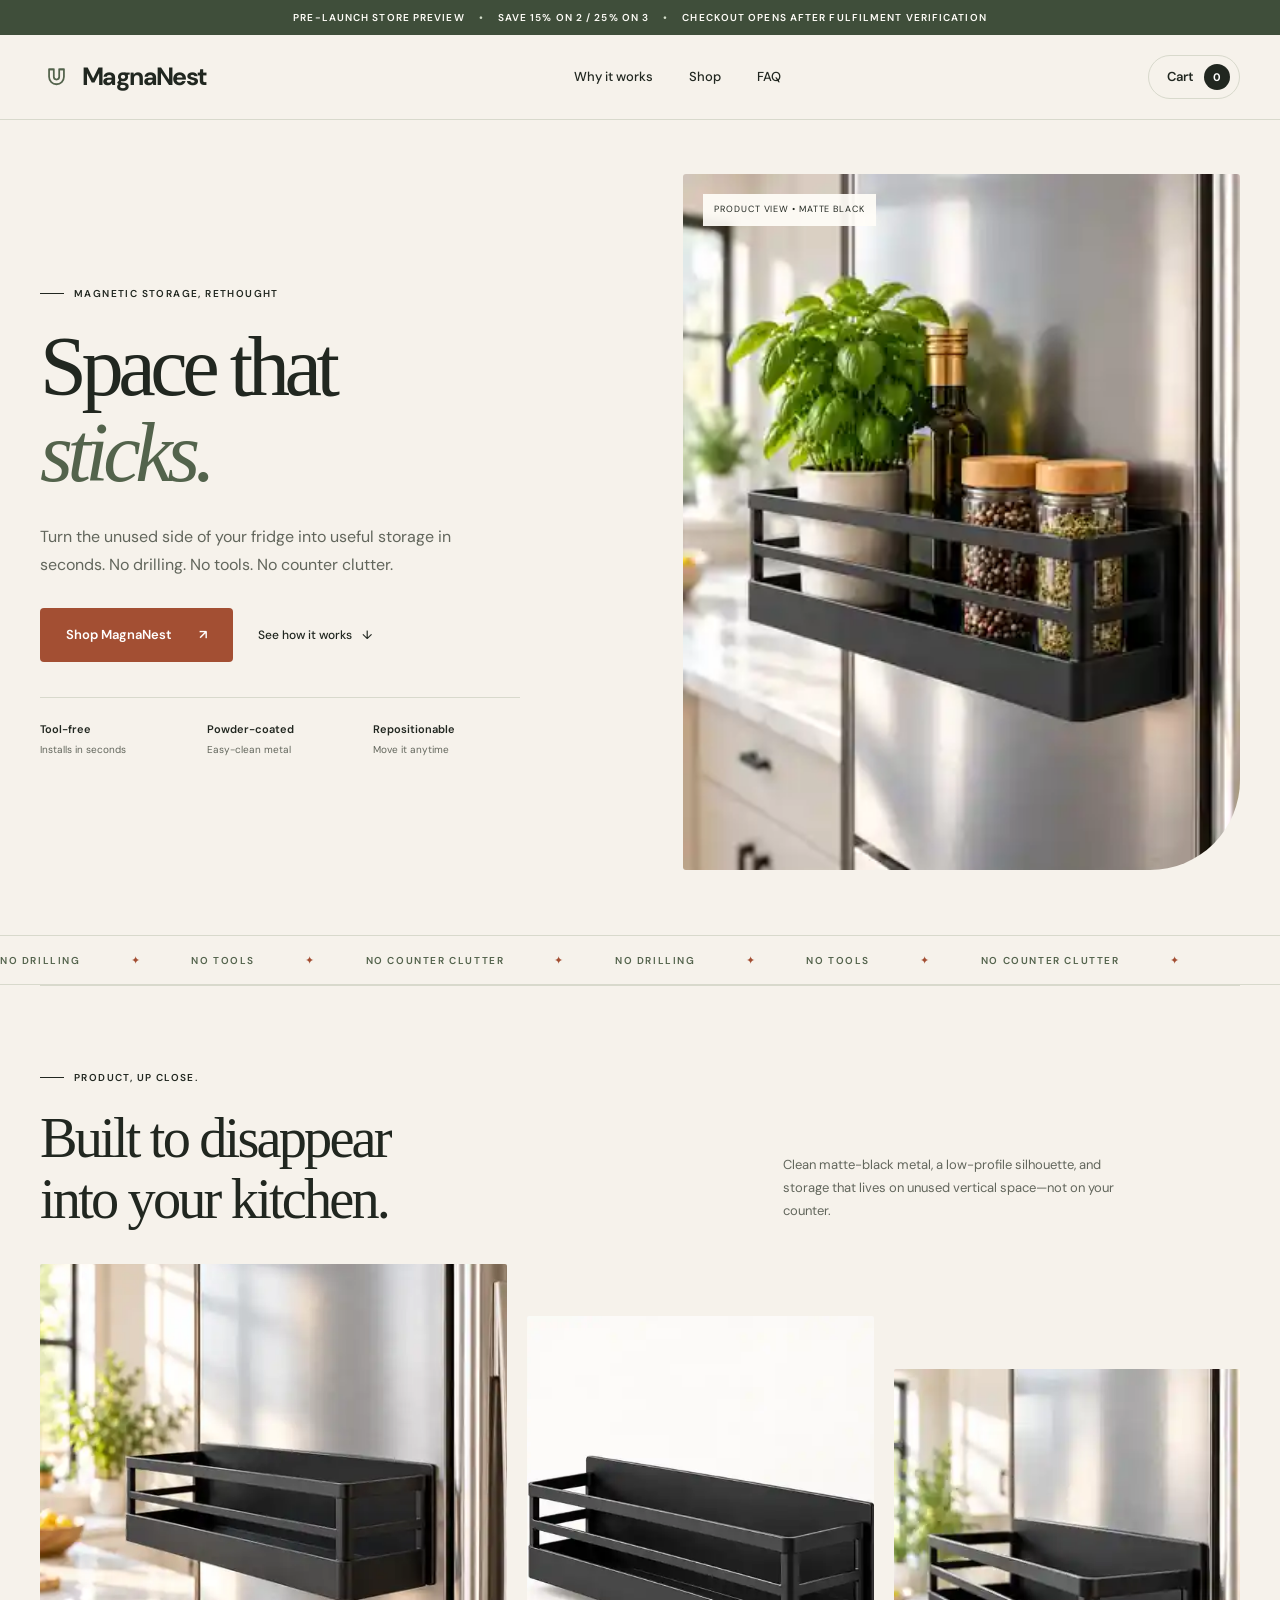
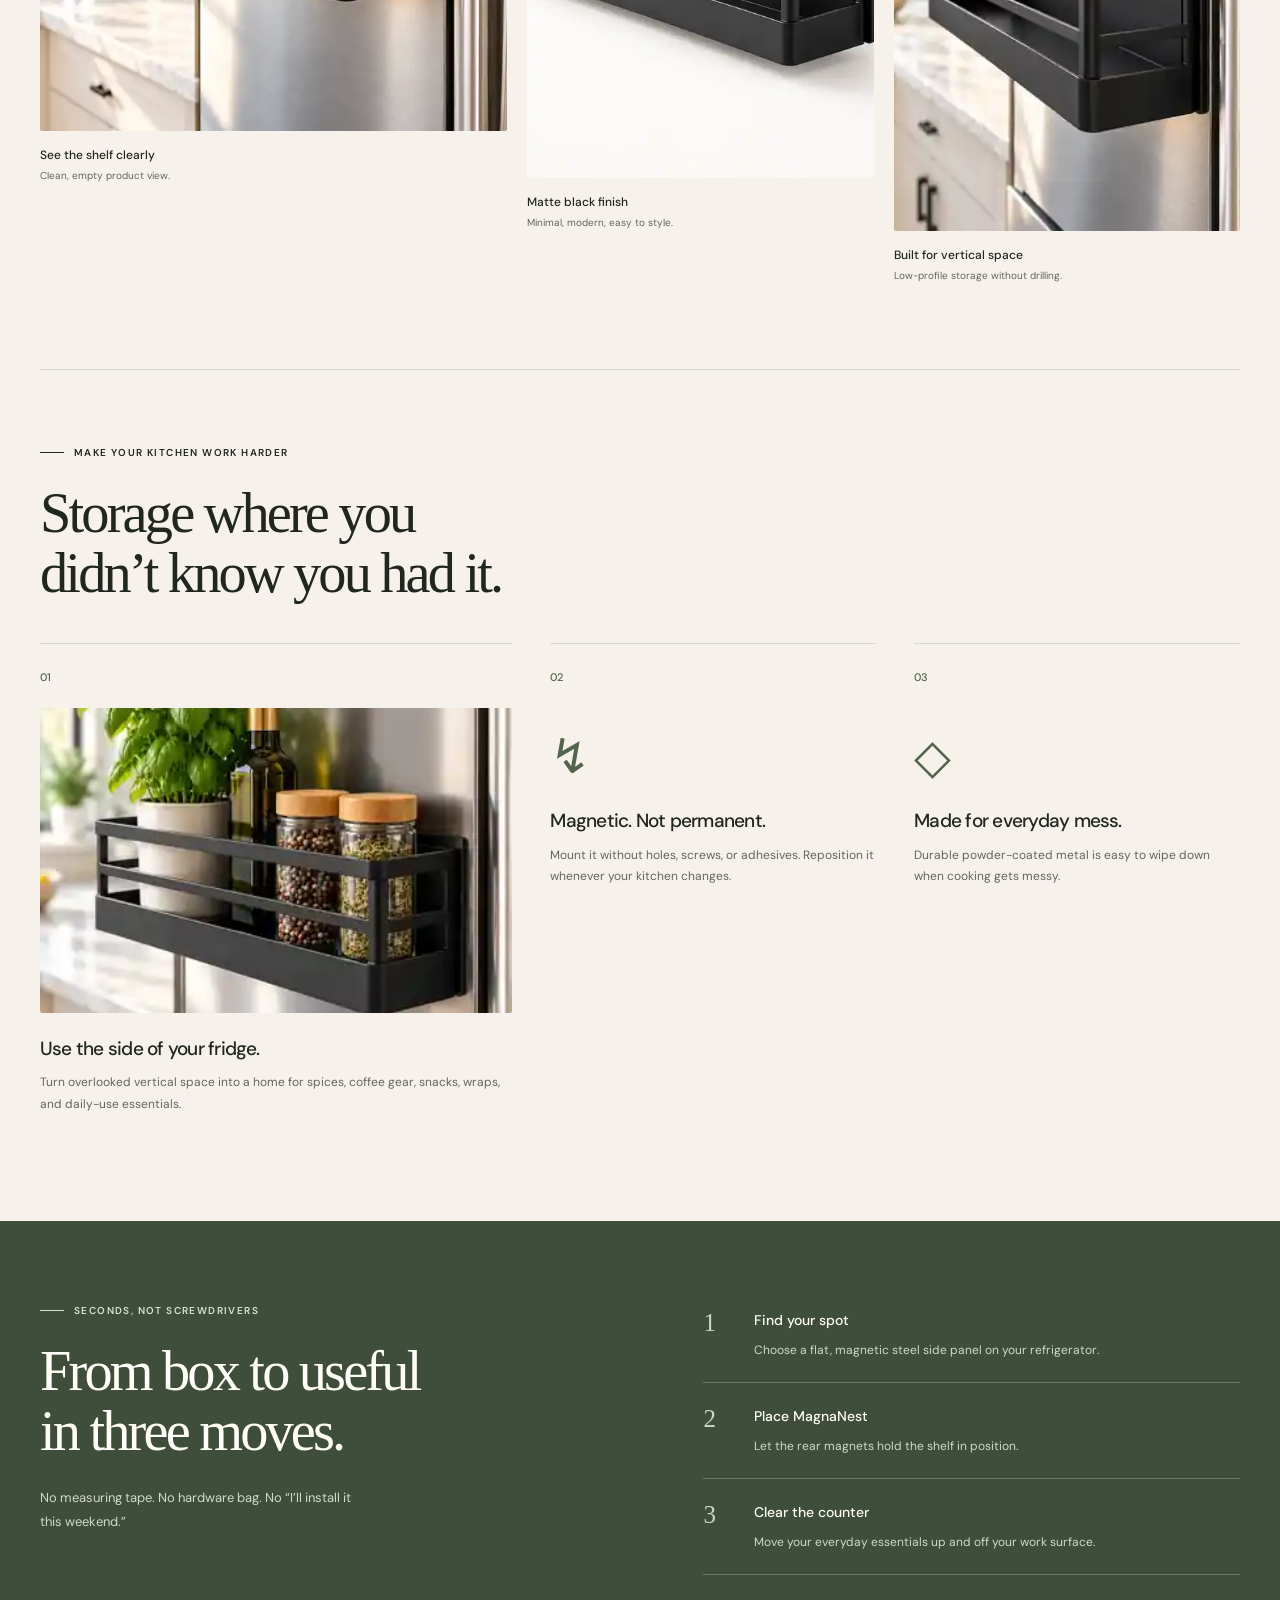
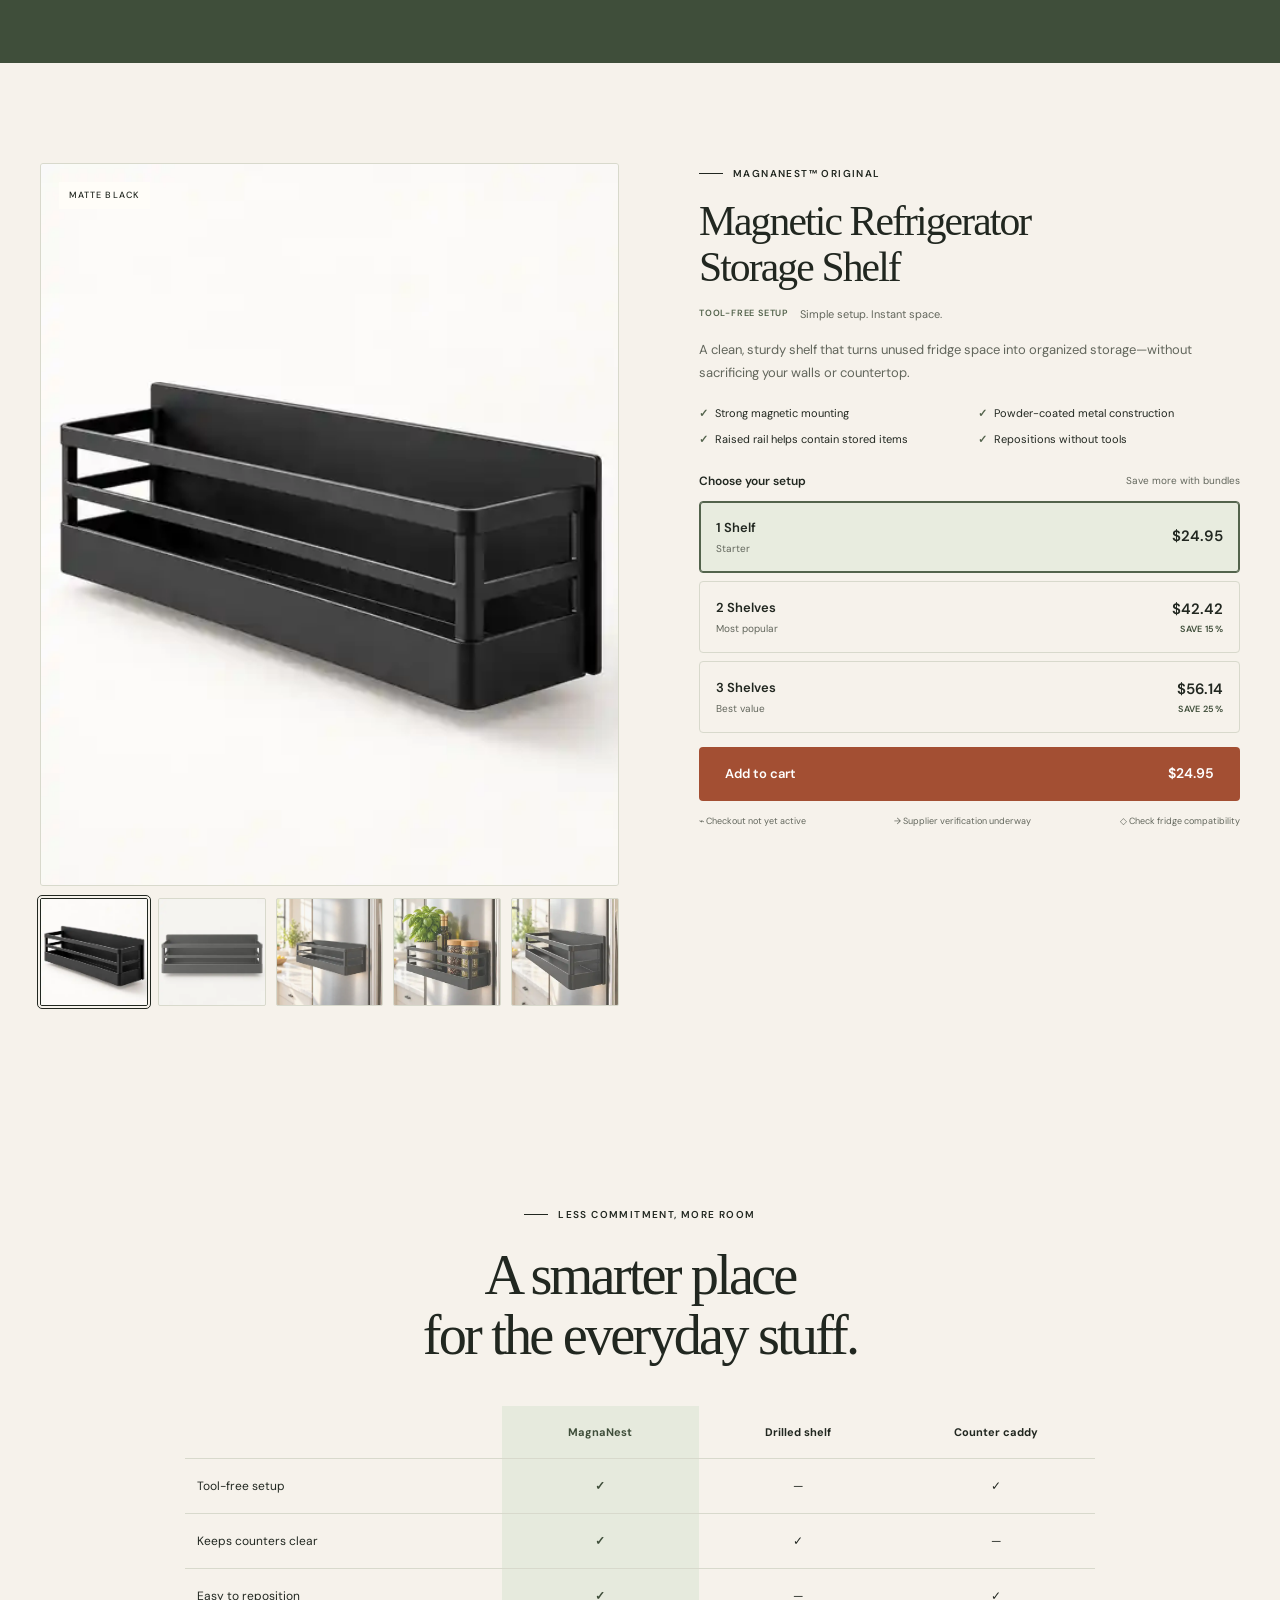
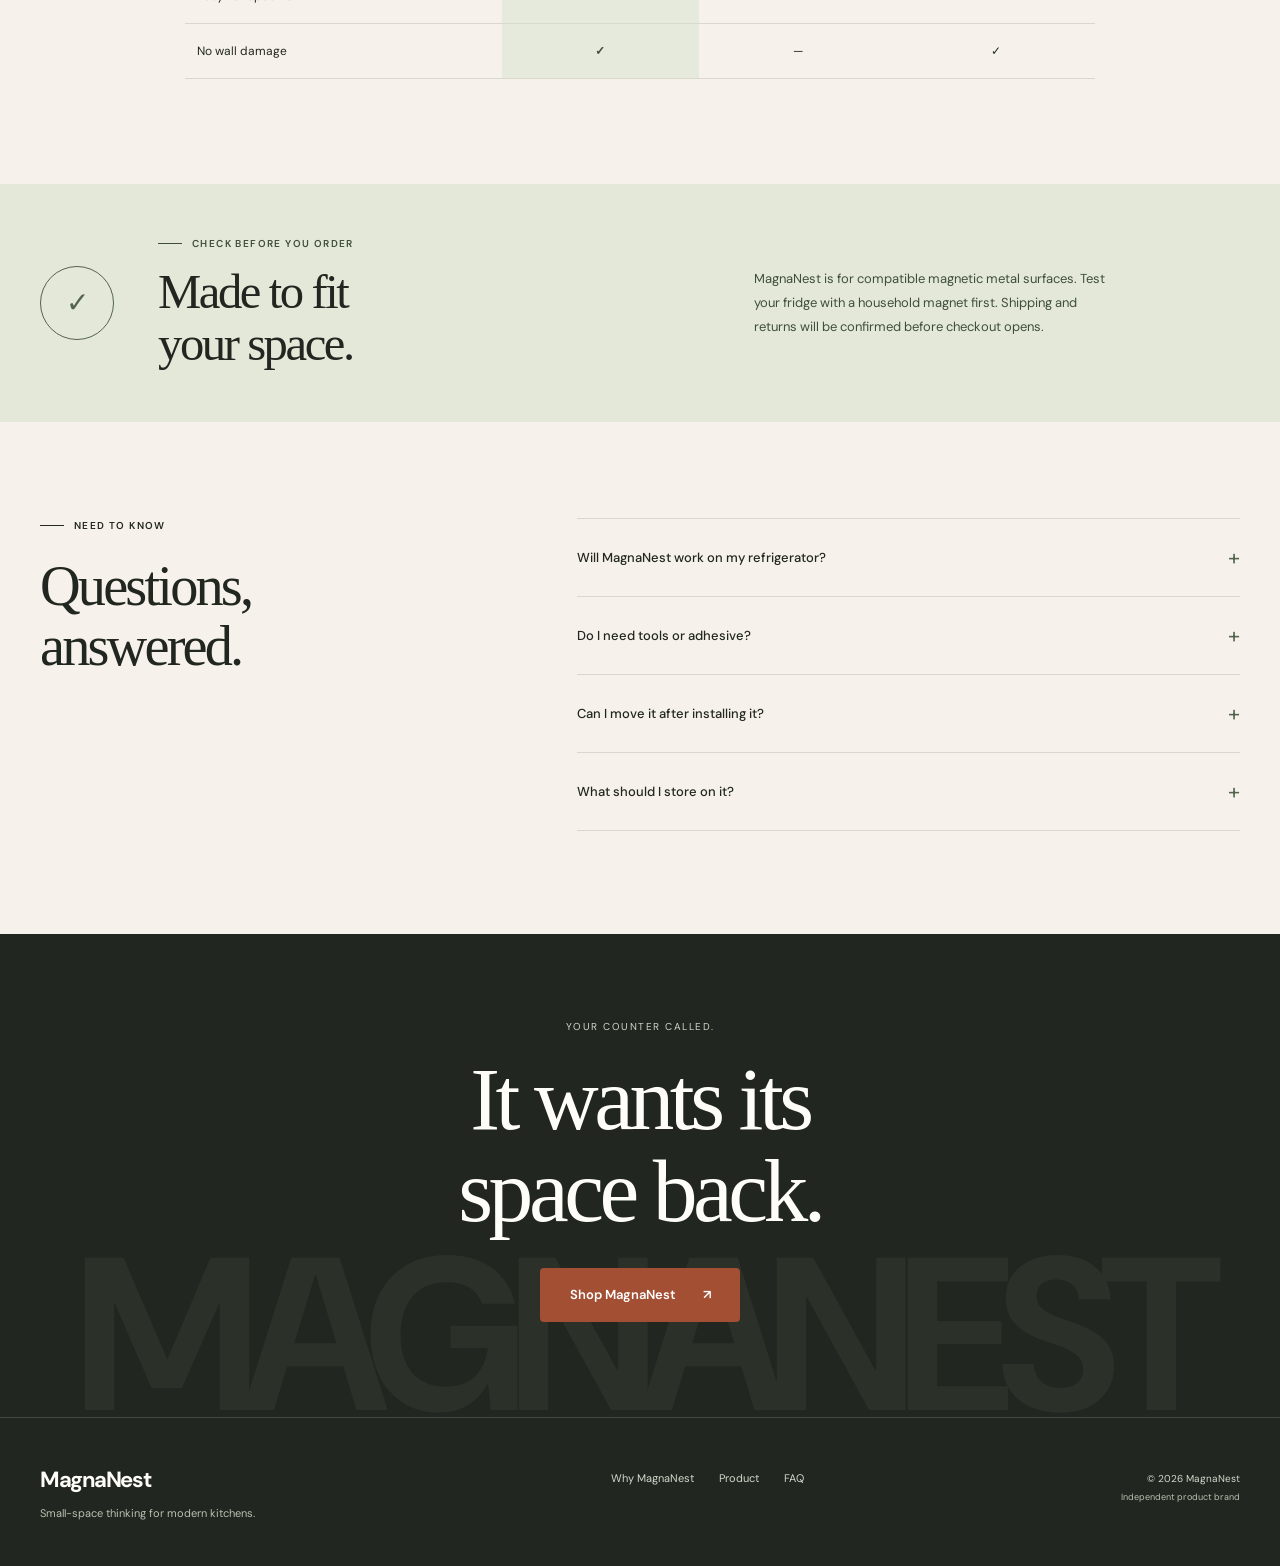
==== index.html @ 1138faeb "Remove unverified shipping and returns claims from MagnaNest storefront preview" ====
<!doctype html>
<html lang="en">
<head>
  <meta charset="utf-8">
  <meta name="viewport" content="width=device-width,initial-scale=1">
  <meta name="description" content="MagnaNest magnetic refrigerator storage shelf — instant kitchen storage with no drilling, tools, or counter clutter.">
  <meta name="theme-color" content="#172019">
  <title>MagnaNest — Space that sticks.</title>
  <link rel="icon" href="/favicon.svg" type="image/svg+xml">
  <link rel="preconnect" href="https://fonts.googleapis.com">
  <link rel="preconnect" href="https://fonts.gstatic.com" crossorigin>
  <link href="https://fonts.googleapis.com/css2?family=DM+Sans:wght@400;500;600;700&family=Manrope:wght@500;600;700;800&display=swap" rel="stylesheet">
  <link rel="stylesheet" href="styles.css">
</head>
<body>
  <div class="announcement">PRE-LAUNCH STORE PREVIEW <span>•</span> SAVE 15% ON 2 / 25% ON 3 <span>•</span> CHECKOUT OPENS AFTER FULFILMENT VERIFICATION</div>
  <header class="site-header wrap" id="top">
    <a class="brand" href="#top" aria-label="MagnaNest home">
      <span class="brand-icon" aria-hidden="true"><svg viewBox="0 0 40 40"><path d="M9 8h7v11a4 4 0 0 0 8 0V8h7v11a11 11 0 0 1-22 0V8Z"/><path d="M9 8h7M24 8h7"/></svg></span><span>MagnaNest</span>
    </a>
    <nav><a href="#why">Why it works</a><a href="#shop">Shop</a><a href="#faq">FAQ</a></nav>
    <button class="cart-pill" id="cartOpen" type="button">Cart <b id="cartCount">0</b></button>
  </header>

  <main>
    <section class="hero wrap">
      <div class="hero-copy">
        <p class="eyebrow"><i></i> MAGNETIC STORAGE, RETHOUGHT</p>
        <h1>Space that<br><em>sticks.</em></h1>
        <p class="lede">Turn the unused side of your fridge into useful storage in seconds. No drilling. No tools. No counter clutter.</p>
        <div class="hero-actions"><a class="btn dark" href="#shop">Shop MagnaNest <span>↗</span></a><a class="soft-link" href="#how">See how it works <span>↓</span></a></div>
        <div class="micro-proof"><div><strong>Tool-free</strong><span>Installs in seconds</span></div><div><strong>Powder-coated</strong><span>Easy-clean metal</span></div><div><strong>Repositionable</strong><span>Move it anytime</span></div></div>
      </div>
      <div class="hero-art reveal-scale" data-parallax>
        <img class="hero-photo product-photo" src="assets/magnanest-product-4.webp" alt="MagnaNest matte-black magnetic refrigerator shelf styled in a modern kitchen" fetchpriority="high">
        <div class="hero-shade"></div>
        <div class="photo-chip">PRODUCT VIEW • MATTE BLACK</div>
        <div class="floating-note n1"><small>01</small><b>Snap on.</b><span>Magnets do the work.</span></div>
        <div class="floating-note n2"><small>02</small><b>Load up.</b><span>Clear the counter.</span></div>
      </div>
    </section>

    <div class="ticker reveal"><div>NO DRILLING <b>✦</b> NO TOOLS <b>✦</b> NO COUNTER CLUTTER <b>✦</b> NO DRILLING <b>✦</b> NO TOOLS <b>✦</b> NO COUNTER CLUTTER <b>✦</b></div></div>

    <section class="visual-story wrap reveal" aria-label="MagnaNest product showcase">
      <div class="story-head">
        <div><p class="eyebrow"><i></i> PRODUCT, UP CLOSE.</p><h2>Built to disappear<br>into your kitchen.</h2></div>
        <p>Clean matte-black metal, a low-profile silhouette, and storage that lives on unused vertical space—not on your counter.</p>
      </div>
      <div class="photo-grid">
        <figure class="photo-card photo-card-wide"><img src="assets/magnanest-product-3.webp" alt="Empty MagnaNest magnetic shelf mounted on a refrigerator" loading="lazy"><figcaption><b>See the shelf clearly</b><span>Clean, empty product view.</span></figcaption></figure>
        <figure class="photo-card"><img src="assets/magnanest-product-1.webp" alt="MagnaNest shelf studio product photo" loading="lazy"><figcaption><b>Matte black finish</b><span>Minimal, modern, easy to style.</span></figcaption></figure>
        <figure class="photo-card"><img src="assets/magnanest-product-5.webp" alt="MagnaNest shelf side detail" loading="lazy"><figcaption><b>Built for vertical space</b><span>Low-profile storage without drilling.</span></figcaption></figure>
      </div>
    </section>

    <section class="benefits wrap reveal" id="why">
      <div class="section-title"><p class="eyebrow"><i></i> MAKE YOUR KITCHEN WORK HARDER</p><h2>Storage where you<br>didn’t know you had it.</h2></div>
      <div class="benefit-grid"><article class="benefit big">
        <span class="num">01</span>
        <div class="benefit-photo"><img src="assets/magnanest-product-4.webp" alt="MagnaNest magnetic shelf styled with kitchen essentials" loading="lazy"></div>
        <div><h3>Use the side of your fridge.</h3><p>Turn overlooked vertical space into a home for spices, coffee gear, snacks, wraps, and daily-use essentials.</p></div>
      </article><article class="benefit"><span class="num">02</span><div class="line-icon">↯</div><h3>Magnetic. Not permanent.</h3><p>Mount it without holes, screws, or adhesives. Reposition it whenever your kitchen changes.</p></article><article class="benefit"><span class="num">03</span><div class="line-icon">◇</div><h3>Made for everyday mess.</h3><p>Durable powder-coated metal is easy to wipe down when cooking gets messy.</p></article></div>
    </section>

    <section class="how reveal" id="how"><div class="wrap how-inner"><div><p class="eyebrow light"><i></i> SECONDS, NOT SCREWDRIVERS</p><h2>From box to useful<br>in three moves.</h2><p class="how-lede">No measuring tape. No hardware bag. No “I’ll install it this weekend.”</p></div><ol><li><span>1</span><div><b>Find your spot</b><p>Choose a flat, magnetic steel side panel on your refrigerator.</p></div></li><li><span>2</span><div><b>Place MagnaNest</b><p>Let the rear magnets hold the shelf in position.</p></div></li><li><span>3</span><div><b>Clear the counter</b><p>Move your everyday essentials up and off your work surface.</p></div></li></ol></div></section>

    <section class="product wrap reveal" id="shop">
      <div class="product-gallery">
        <div class="product-main-frame" data-parallax>
          <span class="badge">MATTE BLACK</span>
          <img id="productMain" src="assets/magnanest-product-1.webp" alt="MagnaNest magnetic refrigerator storage shelf">
          <div class="image-cue"><span>Move cursor</span><b>↗</b></div>
        </div>
        <div class="gallery-thumbs" aria-label="Product image gallery">
          <button class="gallery-thumb active" data-image="assets/magnanest-product-1.webp" type="button" aria-label="View product image 1"><img src="assets/magnanest-product-1.webp" alt="" loading="lazy"></button><button class="gallery-thumb" data-image="assets/magnanest-product-2.webp" type="button" aria-label="View product image 2"><img src="assets/magnanest-product-2.webp" alt="" loading="lazy"></button><button class="gallery-thumb" data-image="assets/magnanest-product-3.webp" type="button" aria-label="View product image 3"><img src="assets/magnanest-product-3.webp" alt="" loading="lazy"></button><button class="gallery-thumb" data-image="assets/magnanest-product-4.webp" type="button" aria-label="View product image 4"><img src="assets/magnanest-product-4.webp" alt="" loading="lazy"></button><button class="gallery-thumb" data-image="assets/magnanest-product-5.webp" type="button" aria-label="View product image 5"><img src="assets/magnanest-product-5.webp" alt="" loading="lazy"></button>
        </div>
      </div>
      <div class="product-copy"><p class="eyebrow"><i></i> MAGNANEST™ ORIGINAL</p><h2>Magnetic Refrigerator<br>Storage Shelf</h2><div class="rating"><span>TOOL-FREE SETUP</span><small>Simple setup. Instant space.</small></div><p class="desc">A clean, sturdy shelf that turns unused fridge space into organized storage—without sacrificing your walls or countertop.</p><div class="checklist"><span><b>✓</b> Strong magnetic mounting</span><span><b>✓</b> Powder-coated metal construction</span><span><b>✓</b> Raised rail helps contain stored items</span><span><b>✓</b> Repositions without tools</span></div><div class="offer-head"><strong>Choose your setup</strong><span>Save more with bundles</span></div>
        <div class="bundles"><button class="bundle active" data-qty="1" data-price="24.95" type="button"><span><b>1 Shelf</b><small>Starter</small></span><strong>$24.95</strong></button><button class="bundle" data-qty="2" data-price="42.42" type="button"><span><b>2 Shelves</b><small>Most popular</small></span><strong>$42.42 <em>SAVE 15%</em></strong></button><button class="bundle" data-qty="3" data-price="56.14" type="button"><span><b>3 Shelves</b><small>Best value</small></span><strong>$56.14 <em>SAVE 25%</em></strong></button></div>
        <button class="btn lime add" id="addToCart" type="button"><span>Add to cart</span><strong id="buttonPrice">$24.95</strong></button><div class="purchase-notes"><span>⌁ Checkout not yet active</span><span>→ Supplier verification underway</span><span>◇ Check fridge compatibility</span></div>
      </div>
    </section>

    <section class="comparison wrap reveal"><div class="section-title centered"><p class="eyebrow"><i></i> LESS COMMITMENT, MORE ROOM</p><h2>A smarter place<br>for the everyday stuff.</h2></div><div class="compare"><div class="row head"><span></span><b>MagnaNest</b><b>Drilled shelf</b><b>Counter caddy</b></div><div class="row"><span>Tool-free setup</span><b>✓</b><i>—</i><i>✓</i></div><div class="row"><span>Keeps counters clear</span><b>✓</b><i>✓</i><i>—</i></div><div class="row"><span>Easy to reposition</span><b>✓</b><i>—</i><i>✓</i></div><div class="row"><span>No wall damage</span><b>✓</b><i>—</i><i>✓</i></div></div></section>

    <section class="guarantee reveal"><div class="wrap guarantee-inner"><div class="seal">✓</div><div><p class="eyebrow light"><i></i> CHECK BEFORE YOU ORDER</p><h2>Made to fit<br>your space.</h2></div><p>MagnaNest is for compatible magnetic metal surfaces. Test your fridge with a household magnet first. Shipping and returns will be confirmed before checkout opens.</p></div></section>

    <section class="faq wrap reveal" id="faq"><div class="section-title"><p class="eyebrow"><i></i> NEED TO KNOW</p><h2>Questions,<br>answered.</h2></div><div class="faq-list"><details><summary>Will MagnaNest work on my refrigerator?<span>+</span></summary><p>MagnaNest is designed for flat, magnetic steel surfaces. Some stainless-look refrigerators are not magnetic, so test your fridge with a household magnet before ordering.</p></details><details><summary>Do I need tools or adhesive?<span>+</span></summary><p>No. MagnaNest attaches magnetically, so there are no screws, wall anchors, or sticky pads required for normal installation.</p></details><details><summary>Can I move it after installing it?<span>+</span></summary><p>Yes. Remove stored items first, lift the shelf away, and place it in a new position.</p></details><details><summary>What should I store on it?<span>+</span></summary><p>Use it for everyday lightweight kitchen essentials such as spices, snacks, coffee supplies, wraps, and small containers. Distribute weight evenly.</p></details></div></section>

    <section class="final-cta reveal"><div class="wordmark">MAGNANEST</div><div class="wrap final-inner"><p>YOUR COUNTER CALLED.</p><h2>It wants its<br>space back.</h2><a class="btn lime" href="#shop">Shop MagnaNest <span>↗</span></a></div></section>
  </main>

  <footer><div class="wrap footer-inner"><div><a class="brand light-brand" href="#top"><span>MagnaNest</span></a><p>Small-space thinking for modern kitchens.</p></div><div class="footer-links"><a href="#why">Why MagnaNest</a><a href="#shop">Product</a><a href="#faq">FAQ</a></div><div class="copyright">© <span id="year"></span> MagnaNest<br><small>Independent product brand</small></div></div></footer>

  <div class="overlay" id="overlay" hidden></div>
  <aside class="cart" id="cartDrawer" aria-hidden="true"><div class="cart-head"><div><p class="eyebrow"><i></i> YOUR CART</p><h3>Make some room.</h3></div><button id="cartClose" type="button">×</button></div><div class="cart-empty" id="cartEmpty"><div>✦</div><h4>Your cart is empty</h4><p>Choose a MagnaNest setup and it’ll appear here.</p><button class="btn dark" id="emptyShop" type="button">Shop now</button></div><div class="cart-filled" id="cartFilled" hidden>
      <div class="cart-item">
        <div class="thumb"><img src="assets/magnanest-product-1.webp" alt="MagnaNest magnetic refrigerator shelf"></div>
        <div><b>MagnaNest Magnetic Shelf</b><small id="cartBundleLabel">1 Shelf</small><div class="qty"><button id="minus" type="button" aria-label="Remove one shelf">−</button><span id="cartQty">1</span><button id="plus" type="button" aria-label="Add one shelf">+</button></div></div>
        <strong id="itemPrice">$24.95</strong>
      </div>
      <div class="shipping"><div><span id="progress"></span></div><p id="shipMessage">Shipping rates will be confirmed before orders open.</p></div>
      <div class="cart-savings" id="cartSavings" hidden><span>Bundle savings</span><strong id="savingsValue">$0.00</strong></div>
      <div class="cart-upsell" id="cartUpsell">
        <p class="upsell-kicker">SMART BUNDLE</p>
        <h4 id="upsellTitle">Upgrade to 2 shelves</h4>
        <p id="upsellCopy">Add one more shelf to unlock 15% bundle savings.</p>
        <button class="upsell-btn" id="upsellButton" type="button" data-target="2">Upgrade &amp; save 15%</button>
      </div>
      <div class="subtotal"><span>Subtotal</span><strong id="subtotal">$24.95</strong></div>
      <p class="tax-note">Bundle pricing updates automatically as you change quantity.</p>
    </div></aside>
  <div class="offer-modal" id="offerModal" hidden aria-hidden="true" role="dialog" aria-modal="true" aria-labelledby="offerTitle">
    <div class="offer-card">
      <button class="modal-x offer-x" id="offerClose" type="button" aria-label="Close bundle offer">×</button>
      <div class="offer-photo"><img src="assets/magnanest-product-2.webp" alt="MagnaNest magnetic refrigerator shelf bundle"></div>
      <div class="offer-body">
        <p class="eyebrow"><i></i> ONE-TAP BUNDLE UPGRADE</p>
        <span class="offer-badge" id="offerBadge">BUNDLE SAVINGS</span>
        <h3 id="offerTitle">Make it a pair and save 15%.</h3>
        <p id="offerText">Add a second shelf to unlock the 2-pack bundle price. Shipping terms will be confirmed before launch.</p>
        <div class="offer-price"><span id="offerWas">$49.90 regular</span><strong id="offerPrice">$42.42 total</strong></div>
        <button class="btn lime offer-accept" id="acceptOffer" type="button">Upgrade my bundle <span>→</span></button>
        <button class="offer-decline" id="declineOffer" type="button">Keep my current bundle</button>
      </div>
    </div>
  </div>

  <aside class="promo-toast" id="promoToast" hidden aria-live="polite">
    <button id="promoClose" type="button" aria-label="Dismiss bundle offer">×</button>
    <small>BUNDLE SAVINGS ACTIVE</small>
    <strong>2 shelves save 15%. 3 save 25%.</strong>
    <span>Shipping terms will be confirmed before launch.</span>
    <button class="promo-link" id="promoShop" type="button">See bundle deals →</button>
  </aside>

  <div class="mobile-buy"><div><span>MagnaNest</span><b id="mobilePrice">$24.95</b></div><a class="btn lime" href="#shop">Choose bundle</a></div>
  <script src="app.js"></script>
</body>
</html>
---- styles.css ----
/* MagnaNest — a considered home for the everyday. */
:root {
  --ink: #212720;
  --cream: #f6f2eb;
  --paper: #fffdf8;
  --sage: #e8ece2;
  --green: #53634c;
  --green-deep: #3f4e3a;
  --accent: #a34f33;
  --accent-deep: #893f29;
  --accent-soft: #f1e3d9;
  --lime: var(--accent);
  --muted: #62665c;
  --line: #d8d9cc;
  --shadow: 0 18px 60px rgba(33, 39, 32, .12);
  --display: 'Fraunces', Georgia, serif;
  --body: 'DM Sans', Arial, sans-serif;
}

* { box-sizing: border-box; }
[hidden] { display: none !important; }
html { scroll-behavior: smooth; scroll-padding-top: 112px; overflow-x: clip; }
body {
  margin: 0;
  background: var(--cream);
  color: var(--ink);
  font-family: var(--body);
  font-size: 16px;
  line-height: 1.5;
  -webkit-font-smoothing: antialiased;
}
body.cart-open { overflow: hidden; }
button, input, select, textarea { font: inherit; }
button, a { -webkit-tap-highlight-color: transparent; }
button { color: inherit; }
button:not(:disabled), summary { cursor: pointer; }
a { color: inherit; text-underline-offset: 4px; }
img { display: block; max-width: 100%; }
svg { display: block; }
figure { margin: 0; }
h1, h2, h3, h4, p { overflow-wrap: break-word; }
button, a, summary { touch-action: manipulation; }
:focus-visible { outline: 3px solid var(--accent); outline-offset: 5px; }
::selection { background: #dde5d4; color: var(--ink); }
.wrap { width: min(1240px, calc(100% - 80px)); margin-inline: auto; }
.skip-link {
  position: fixed;
  top: 12px;
  left: 12px;
  z-index: 200;
  padding: 12px 20px;
  background: var(--ink);
  color: white;
  transform: translateY(-160%);
}
.skip-link:focus { transform: none; }
.sr-only {
  position: absolute;
  width: 1px;
  height: 1px;
  margin: -1px;
  padding: 0;
  overflow: hidden;
  clip: rect(0, 0, 0, 0);
  white-space: nowrap;
  border: 0;
}

.announcement {
  min-height: 35px;
  padding: 8px 20px;
  display: flex;
  align-items: center;
  justify-content: center;
  gap: 14px;
  background: var(--green-deep);
  color: #fffdf8;
  font-size: 10px;
  font-weight: 600;
  letter-spacing: .11em;
  text-align: center;
  line-height: 1.4;
  transition: opacity .18s ease;
}
.announcement span { color: #d4decb; }
.announcement.changing { opacity: .35; }
.site-header {
  position: sticky;
  top: 0;
  z-index: 30;
  height: 85px;
  display: flex;
  align-items: center;
  justify-content: space-between;
  border-bottom: 1px solid var(--line);
  background: var(--cream);
}
.site-header::before {
  position: absolute;
  z-index: -1;
  content: '';
  width: 100vw;
  height: 100%;
  left: 50%;
  top: 0;
  transform: translateX(-50%);
  background: var(--cream);
  border-bottom: 1px solid var(--line);
}
.site-header.scrolled::before { box-shadow: 0 5px 24px rgba(33, 39, 32, .04); }
.brand {
  display: inline-flex;
  align-items: center;
  gap: 9px;
  text-decoration: none;
  font-size: 25px;
  font-weight: 700;
  letter-spacing: -.065em;
}
.brand-icon {
  width: 33px;
  height: 33px;
  display: grid;
  place-items: center;
  color: var(--green);
}
.brand-icon svg { width: 27px; fill: none; stroke: currentColor; stroke-width: 2.6; }
.site-header nav { display: flex; align-items: center; gap: 36px; }
.site-header nav a { text-decoration: none; font-size: 13px; font-weight: 500; }
.site-header nav a:hover, .footer-links a:hover { color: var(--accent); }
.cart-pill {
  display: flex;
  align-items: center;
  gap: 10px;
  min-height: 44px;
  padding: 7px 9px 7px 18px;
  border: 1px solid var(--line);
  border-radius: 30px;
  background: transparent;
  font-size: 13px;
  font-weight: 600;
}
.cart-pill:hover { border-color: var(--ink); }
.cart-pill b {
  display: grid;
  place-items: center;
  min-width: 26px;
  height: 26px;
  padding-inline: 4px;
  border-radius: 50%;
  background: var(--ink);
  color: white;
  font-size: 11px;
}
.cart-pill.bump b { animation: cartBump .3s ease; }
@keyframes cartBump { 50% { transform: scale(1.2); } }

.eyebrow {
  display: flex;
  align-items: center;
  gap: 10px;
  margin: 0 0 23px;
  font-size: 10px;
  line-height: 1.5;
  font-weight: 600;
  letter-spacing: .14em;
  text-transform: uppercase;
}
.eyebrow i { display: inline-block; width: 24px; height: 1px; flex: 0 0 24px; background: currentColor; }
.eyebrow.light { color: #d8e0cf; }
.hero {
  display: grid;
  grid-template-columns: 1.03fr 1fr;
  align-items: center;
  gap: 70px;
  padding-block: 54px 65px;
}
.hero-copy { padding-block: 26px; }
.hero h1 {
  margin: 0;
  font-family: var(--display);
  font-size: clamp(62px, 6.6vw, 94px);
  font-weight: 400;
  letter-spacing: -.065em;
  line-height: 1.015;
}
.hero h1 em { color: var(--green); font-weight: 400; font-style: italic; }
.lede { max-width: 435px; margin: 27px 0 29px; color: var(--muted); font-size: 16px; line-height: 1.75; }
.hero-actions { display: flex; align-items: center; flex-wrap: wrap; gap: 25px; }
.btn {
  display: inline-flex;
  align-items: center;
  justify-content: center;
  gap: 27px;
  min-height: 54px;
  padding: 14px 25px;
  border: 1px solid transparent;
  border-radius: 4px;
  font-family: var(--body);
  font-size: 13px;
  font-weight: 600;
  line-height: 1.4;
  text-decoration: none;
  transition: background .2s ease, border-color .2s ease, transform .2s ease;
}
.btn.dark, .btn.lime { background: var(--accent); color: #fff; }
.btn.dark:hover, .btn.lime:hover { background: var(--accent-deep); transform: translateY(-2px); }
.btn:active { transform: none; }
.btn:disabled {
  background: #e0e1d8;
  color: #63675d;
  border-color: #d2d5c8;
  cursor: not-allowed;
  transform: none;
}
.btn span:last-child:not(:first-child) { font-size: 18px; font-weight: 400; }
.soft-link { font-size: 12px; font-weight: 500; text-decoration: none; }
.soft-link:hover { text-decoration: underline; }
.soft-link span { display: inline-block; margin-left: 7px; }
.hero-offer { margin: 16px 0 0; color: var(--muted); font-size: 12px; }
.hero-offer strong { color: var(--ink); font-weight: 600; }
.hero-offer a { margin-left: 7px; color: var(--accent-deep); }
.micro-proof {
  display: grid;
  grid-template-columns: repeat(3, 1fr);
  gap: 20px;
  max-width: 480px;
  margin-top: 35px;
  padding-top: 23px;
  border-top: 1px solid var(--line);
}
.micro-proof div { display: flex; flex-direction: column; gap: 5px; }
.micro-proof strong { font-size: 11px; font-weight: 600; }
.micro-proof span { font-size: 10px; color: var(--muted); }
.hero-art {
  position: relative;
  overflow: hidden;
  min-width: 0;
  aspect-ratio: 4 / 5;
  background: #e3e4da;
  border-radius: 3px 3px 90px 3px;
}
.hero-photo { width: 100%; height: 100%; object-fit: cover; object-position: center; }
.hero-caption {
  position: absolute;
  left: 18px;
  bottom: 21px;
  right: 26px;
  display: flex;
  align-items: center;
  justify-content: space-between;
  gap: 12px;
  width: max-content;
  max-width: calc(100% - 44px);
  padding: 9px 12px;
  background: rgba(255, 253, 248, .95);
  color: var(--ink);
  font-size: 10px;
  letter-spacing: .035em;
}
.hero-caption b { font-weight: 500; }
.hero-caption span { color: var(--muted); }
.hero-shade, .floating-note, .image-cue { display: none; }
.photo-chip {
  position: absolute;
  top: 20px;
  left: 20px;
  padding: 9px 11px;
  background: rgba(255, 253, 248, .93);
  color: var(--ink);
  font-size: 9px;
  letter-spacing: .1em;
}
.ticker {
  overflow: hidden;
  border-block: 1px solid var(--line);
  padding-block: 16px;
  color: var(--green);
}
.ticker > div {
  display: flex;
  align-items: center;
  gap: 50px;
  width: max-content;
  white-space: nowrap;
  font-size: 10px;
  letter-spacing: .16em;
  font-weight: 600;
  animation: tickerMove 45s linear infinite;
}
.ticker b { color: var(--accent); font-size: 11px; font-weight: 400; }
@keyframes tickerMove { to { transform: translateX(-50%); } }

.product {
  display: grid;
  grid-template-columns: 1.07fr 1fr;
  align-items: start;
  gap: 80px;
  padding-block: 100px 105px;
}
.product-gallery { min-width: 0; }
.product-main-frame {
  position: relative;
  overflow: hidden;
  aspect-ratio: 4 / 5;
  background: #ebece5;
  border: 1px solid var(--line);
  border-radius: 3px;
}
.product-main-frame > img {
  height: 100%;
  width: 100%;
  object-fit: contain;
  transition: opacity .18s ease;
}
.product-main-frame.switching > img { opacity: .3; }
.badge {
  position: absolute;
  top: 18px;
  left: 18px;
  z-index: 1;
  padding: 7px 10px;
  background: var(--paper);
  color: var(--ink);
  font-size: 9px;
  font-weight: 500;
  letter-spacing: .12em;
}
.gallery-thumbs { display: grid; grid-template-columns: repeat(5, 1fr); gap: 10px; margin-top: 12px; }
.gallery-thumb {
  padding: 0;
  overflow: hidden;
  aspect-ratio: 1;
  border: 1px solid var(--line);
  border-radius: 2px;
  background: #e5e6dd;
  transition: border-color .2s ease;
}
.gallery-thumb img { width: 100%; height: 100%; object-fit: cover; opacity: .75; transition: opacity .2s ease; }
.gallery-thumb:hover, .gallery-thumb.active { border-color: var(--ink); }
.gallery-thumb.active { outline: 1px solid var(--ink); outline-offset: 2px; }
.gallery-thumb.active img, .gallery-thumb:hover img { opacity: 1; }
.product-copy { min-width: 0; padding-top: 3px; }
.product-copy > .eyebrow { margin-bottom: 17px; }
.product h2 {
  margin: 0;
  font-family: var(--display);
  font-size: clamp(36px, 3.25vw, 45px);
  line-height: 1.12;
  font-weight: 400;
  letter-spacing: -.045em;
}
.product-intro { margin-bottom: 22px; color: var(--muted); font-size: 14px; line-height: 1.7; }
.rating { display: flex; align-items: center; flex-wrap: wrap; gap: 11px; margin-top: 15px; }
.rating span { color: var(--green); font-size: 9px; letter-spacing: .09em; font-weight: 600; }
.rating small { color: var(--muted); font-size: 11px; }
.desc { margin: 17px 0; color: var(--muted); font-size: 13px; line-height: 1.75; }
.checklist { display: grid; grid-template-columns: 1fr 1fr; gap: 10px 18px; margin-block: 20px; }
.checklist > span { display: flex; align-items: flex-start; gap: 7px; font-size: 11px; line-height: 1.5; }
.checklist b { flex-shrink: 0; color: var(--green); font-weight: 600; }
.compatibility-note {
  display: block;
  margin: 17px 0 24px;
  padding: 11px 13px;
  border-left: 2px solid var(--green);
  background: #eceedf;
  color: var(--green-deep);
  font-size: 11px;
  line-height: 1.7;
}
.compatibility-note strong { font-weight: 600; }
.compatibility-note p { margin: 0; }
.offer-head { display: flex; align-items: center; justify-content: space-between; gap: 15px; margin: 24px 0 11px; }
.offer-head strong { font-size: 12px; font-weight: 600; }
.offer-head > span { font-size: 10px; color: var(--muted); }
.bundles { display: grid; gap: 8px; }
.bundle {
  display: flex;
  align-items: center;
  justify-content: space-between;
  gap: 14px;
  width: 100%;
  min-height: 72px;
  padding: 13px 16px;
  border: 1px solid var(--line);
  border-radius: 4px;
  background: transparent;
  text-align: left;
  transition: background .2s ease, border-color .2s ease;
}
.bundle:hover { border-color: var(--green); background: #eff0e8; }
.bundle.active { border-color: var(--green); background: #e8ecdf; box-shadow: inset 0 0 0 1px var(--green); }
.bundle > span:not(.bundle-dot) { display: flex; flex-direction: column; flex: 1; gap: 4px; }
.bundle > span b { font-size: 13px; font-weight: 600; }
.bundle > span small { font-size: 10px; color: var(--muted); }
.bundle > strong { display: flex; align-items: flex-end; flex-direction: column; gap: 3px; font-size: 15px; line-height: 1.4; font-weight: 600; white-space: nowrap; }
.bundle > strong em { color: var(--green-deep); font-size: 9px; font-weight: 600; font-style: normal; letter-spacing: .035em; }
.bundle-dot { flex: 0 0 15px; width: 15px; height: 15px; border: 1px solid #9ba28f; border-radius: 50%; background: var(--paper); }
.bundle.active .bundle-dot { border-color: var(--green); background: var(--green); box-shadow: inset 0 0 0 3px var(--paper); }
.bundle-unit, .bundle > strong .bundle-unit { color: var(--muted); font-size: 9px; font-weight: 400; letter-spacing: 0; }
.selection-summary { margin: 13px 0 12px; color: var(--green-deep); font-size: 11px; line-height: 1.6; }
.add { width: 100%; margin-top: 14px; justify-content: space-between; }
.add > span, .btn.add > span { font-size: 13px; font-weight: 600; }
.add > strong { font-size: 14px; font-weight: 600; }
.purchase-notes { display: flex; justify-content: space-between; flex-wrap: wrap; gap: 8px 12px; margin-top: 14px; color: var(--muted); font-size: 9px; }
.product-availability { margin-top: 14px; font-size: 11px; line-height: 1.6; color: var(--muted); }
.product-availability a { color: var(--accent-deep); }

.visual-story { padding-block: 84px 86px; border-top: 1px solid var(--line); }
.story-head { display: grid; grid-template-columns: 1.45fr 1fr; align-items: end; gap: 80px; margin-bottom: 35px; }
.story-head h2, .section-title h2, .how h2, .guarantee h2, .faq h2, .final-cta h2 {
  margin: 0;
  font-family: var(--display);
  font-size: clamp(42px, 4.4vw, 61px);
  font-weight: 400;
  line-height: 1.07;
  letter-spacing: -.05em;
}
.story-head > p { max-width: 360px; margin: 0 0 6px; color: var(--muted); font-size: 13px; line-height: 1.8; }
.photo-grid { display: grid; grid-template-columns: 1.35fr 1fr 1fr; gap: 20px; align-items: start; }
.photo-card { min-width: 0; }
.photo-card img { width: 100%; aspect-ratio: 3 / 4; object-fit: cover; background: #e4e5da; border-radius: 2px; }
.photo-card-wide img { aspect-ratio: 1; }
.photo-card figcaption { display: flex; flex-direction: column; gap: 4px; padding-top: 15px; }
.photo-card figcaption b { font-size: 12px; font-weight: 500; }
.photo-card figcaption span { color: var(--muted); font-size: 10px; }
.photo-card:nth-child(2) { margin-top: 52px; }
.photo-card:nth-child(3) { margin-top: 105px; }

.benefits { padding-block: 75px 105px; border-top: 1px solid var(--line); }
.section-title { margin-bottom: 40px; }
.benefit-grid { display: grid; grid-template-columns: 1.45fr 1fr 1fr; gap: 38px; align-items: start; }
.benefit { position: relative; min-width: 0; padding-top: 20px; border-top: 1px solid var(--line); }
.num { color: var(--green); font-size: 11px; font-weight: 500; }
.benefit-photo { overflow: hidden; margin-top: 20px; margin-bottom: 24px; aspect-ratio: 1.55; border-radius: 2px; }
.benefit-photo img { width: 100%; height: 100%; object-fit: cover; object-position: center 55%; }
.benefit h3 { margin: 20px 0 11px; font-size: 19px; line-height: 1.3; font-weight: 500; letter-spacing: -.04em; }
.benefit.big h3 { margin-top: 0; }
.benefit p { margin: 0; color: var(--muted); font-size: 12px; line-height: 1.8; }
.line-icon { margin-top: 45px; margin-bottom: 28px; color: var(--green); font-family: var(--display); font-size: 48px; font-weight: 400; line-height: 1; }
.how { padding-block: 82px 88px; background: var(--green-deep); color: var(--paper); }
.how-inner { display: grid; grid-template-columns: 1.05fr 1fr; gap: 100px; align-items: start; }
.how-lede { max-width: 330px; margin: 25px 0 0; color: #d1d8c9; font-size: 13px; line-height: 1.8; }
.how .soft-link { display: inline-block; margin-top: 22px; color: var(--paper); }
.how ol { margin: 0; padding: 0; list-style: none; }
.how li { display: flex; gap: 24px; padding-block: 21px; border-bottom: 1px solid rgba(255, 253, 248, .22); }
.how li:first-child { padding-top: 5px; }
.how li > span { padding-top: 2px; flex: 0 0 27px; color: #ccd6be; font-family: var(--display); font-size: 25px; font-weight: 400; line-height: 1; }
.how li b { font-size: 14px; font-weight: 500; }
.how li p { margin: 8px 0 0; color: #d1d8c9; font-size: 12px; line-height: 1.75; }

.comparison { padding-block: 96px 105px; }
.centered { text-align: center; }
.centered .eyebrow { justify-content: center; }
.compare { width: min(910px, 100%); margin-inline: auto; border-collapse: collapse; font-size: 12px; }
.compare caption { padding-bottom: 16px; color: var(--muted); font-size: 12px; text-align: left; }
.compare th, .compare td { padding: 18px 20px; border-bottom: 1px solid var(--line); text-align: center; font-weight: 400; }
.compare th:first-child, .compare td:first-child { width: 40%; padding-left: 0; text-align: left; }
.compare thead th { font-size: 11px; font-weight: 600; }
.compare thead th:nth-child(2) { background: var(--green); color: var(--paper); }
.compare tbody td:nth-child(2) { background: #e6eadd; color: var(--green-deep); font-weight: 600; }
.compare tbody td:not(:first-child) { font-size: 12px; }
.compare .row { display: grid; grid-template-columns: 1.6fr repeat(3, 1fr); border-bottom: 1px solid var(--line); }
.compare .row > * { padding: 18px 12px; text-align: center; font-style: normal; }
.compare .row > :first-child { text-align: left; }
.compare .row > :nth-child(2) { background: #e6eadd; color: var(--green-deep); }
.compare .row.head { font-size: 11px; }

.guarantee { padding-block: 52px; background: #e4e8d9; }
.guarantee-inner { display: grid; grid-template-columns: 80px 1.15fr 1fr; align-items: center; gap: 38px; }
.seal { display: flex; align-items: center; justify-content: center; flex-direction: column; gap: 3px; width: 74px; height: 74px; border: 1px solid var(--green); border-radius: 50%; color: var(--green); font-family: var(--display); font-size: 28px; line-height: 1; }
.seal span { font-family: var(--body); font-size: 8px; font-weight: 500; letter-spacing: .14em; }
.guarantee .eyebrow.light { color: var(--green-deep); margin-bottom: 15px; }
.guarantee h2 { font-size: clamp(34px, 3.8vw, 49px); }
.guarantee-inner > p { max-width: 360px; margin: 0; color: var(--green-deep); font-size: 13px; line-height: 1.85; }
.faq { display: grid; grid-template-columns: .8fr 1.2fr; gap: 95px; padding-block: 96px 103px; }
.faq-list { border-top: 1px solid var(--line); }
.faq-list details { border-bottom: 1px solid var(--line); }
.faq-list summary { display: flex; align-items: center; justify-content: space-between; gap: 25px; min-height: 74px; padding-block: 22px; list-style: none; font-size: 13px; font-weight: 500; }
.faq-list summary::-webkit-details-marker { display: none; }
.faq-list summary span { flex-shrink: 0; color: var(--green); font-size: 22px; font-weight: 400; transition: transform .2s ease; }
.faq-list details[open] summary span { transform: rotate(45deg); }
.faq-list details p { max-width: 550px; margin: 0; padding: 0 35px 24px 0; color: var(--muted); font-size: 12px; line-height: 1.85; }
.final-cta { position: relative; overflow: hidden; background: var(--ink); color: var(--paper); }
.final-inner { position: relative; z-index: 1; display: flex; flex-direction: column; align-items: center; padding-block: 85px 95px; text-align: center; }
.final-inner > p { margin: 0 0 19px; color: #d0d7c8; font-size: 10px; letter-spacing: .15em; }
.final-cta h2 { font-size: clamp(60px, 7vw, 100px); line-height: 1.02; }
.final-cta .btn { margin-top: 32px; min-width: 200px; }
.wordmark { position: absolute; left: 50%; bottom: -28px; transform: translateX(-50%); width: max-content; color: #a3ac97; opacity: .08; font-size: clamp(110px, 17vw, 255px); font-weight: 700; letter-spacing: -.08em; line-height: 1; pointer-events: none; }
footer { padding-block: 45px; background: var(--ink); color: #d3d8cc; border-top: 1px solid rgba(255, 253, 248, .15); }
.footer-inner { display: grid; grid-template-columns: 1.4fr 1fr 1fr; align-items: start; gap: 30px; }
.light-brand { color: var(--paper); font-size: 22px; }
footer p { margin: 9px 0 0; font-size: 11px; color: #b8c1af; }
.footer-links { display: flex; justify-content: center; gap: 25px; padding-top: 7px; }
.footer-links a { font-size: 11px; text-decoration: none; }
.footer-links a:hover { color: #fffdf8; text-decoration: underline; }
.copyright { padding-top: 7px; text-align: right; font-size: 10px; line-height: 1.8; }
.copyright small { color: #b8c1af; font-size: 9px; }

.overlay { position: fixed; inset: 0; z-index: 80; background: rgba(24, 29, 23, .55); }
.cart {
  position: fixed;
  top: 0;
  right: 0;
  z-index: 90;
  width: min(440px, 100%);
  height: 100%;
  height: 100dvh;
  padding: 27px 25px 30px;
  overflow-y: auto;
  overscroll-behavior: contain;
  background: var(--paper);
  transform: translateX(105%);
  visibility: hidden;
  transition: transform .3s ease, visibility .3s ease;
  box-shadow: -15px 0 80px rgba(24, 29, 23, .16);
}
.cart.open { transform: none; visibility: visible; }
.cart-head { display: flex; align-items: flex-start; justify-content: space-between; gap: 20px; padding-bottom: 23px; margin-bottom: 25px; border-bottom: 1px solid var(--line); }
.cart-head .eyebrow { margin-bottom: 9px; font-size: 9px; }
.cart-head h3 { margin: 0; font-family: var(--display); font-size: 31px; font-weight: 400; letter-spacing: -.04em; line-height: 1.2; }
.cart-head > button, .modal-x { display: grid; place-items: center; flex: 0 0 44px; width: 44px; height: 44px; padding: 0; border: 1px solid var(--line); border-radius: 50%; background: var(--paper); font-size: 26px; font-weight: 400; line-height: 1; }
.cart-head > button:hover, .modal-x:hover { background: var(--sage); }
.cart-empty { padding-block: 40px; text-align: center; }
.cart-empty > div { margin-bottom: 16px; color: var(--green); font-size: 36px; }
.cart-empty h4 { margin: 0 0 10px; font-family: var(--display); font-size: 29px; font-weight: 400; }
.cart-empty p { max-width: 270px; margin: 0 auto 25px; color: var(--muted); font-size: 12px; line-height: 1.8; }
.cart-item { display: grid; grid-template-columns: 76px 1fr auto; align-items: start; gap: 14px; margin-bottom: 26px; }
.thumb { overflow: hidden; height: 98px; border: 1px solid var(--line); background: #e9e9e0; }
.thumb img { width: 100%; height: 100%; object-fit: cover; }
.cart-item > div:nth-child(2) > b { display: block; margin: 2px 0 4px; font-size: 12px; font-weight: 500; line-height: 1.5; }
.cart-item small { display: block; margin-bottom: 10px; color: var(--muted); font-size: 10px; }
.cart-item > strong { padding-top: 3px; font-size: 13px; font-weight: 500; white-space: nowrap; }
.qty { display: inline-flex; align-items: center; border: 1px solid var(--line); border-radius: 3px; }
.qty button { width: 40px; height: 40px; padding: 0; border: 0; background: transparent; font-size: 17px; }
.qty button:hover { background: var(--sage); }
.qty button:disabled { color: #a7ad9e; cursor: not-allowed; }
.qty span { display: inline-block; min-width: 25px; text-align: center; font-size: 12px; }
.cart-remove { display: block; margin-top: 10px; padding: 0; border: 0; background: transparent; font-size: 10px; text-decoration: underline; color: var(--muted); }
.shipping { margin-bottom: 19px; padding: 14px 15px; background: #eceedf; border-radius: 3px; }
.shipping > div { overflow: hidden; height: 3px; background: #d4d9c7; }
.shipping > div span { display: block; width: 50%; height: 100%; background: var(--green); transition: width .3s ease; }
.shipping p { margin: 10px 0 0; color: var(--green-deep); font-size: 10px; line-height: 1.65; }
.cart-savings { display: flex; align-items: center; justify-content: space-between; gap: 20px; padding-block: 8px 18px; font-size: 11px; color: var(--green-deep); }
.cart-savings strong { font-size: 12px; font-weight: 500; }
.cart-upsell { margin: 0 0 23px; padding: 18px; border: 1px solid #d3c1ae; border-radius: 3px; background: #f6eee5; }
.upsell-kicker { margin: 0 0 9px; font-size: 9px; letter-spacing: .13em; font-weight: 600; color: var(--accent-deep); }
.cart-upsell h4 { margin: 0 0 7px; font-family: var(--display); font-size: 25px; font-weight: 400; letter-spacing: -.04em; line-height: 1.2; }
.cart-upsell > p:not(.upsell-kicker) { margin: 0 0 14px; color: var(--muted); font-size: 11px; line-height: 1.7; }
.upsell-btn { min-height: 42px; padding: 9px 15px; border: 1px solid var(--ink); border-radius: 3px; background: transparent; color: var(--ink); font-size: 11px; font-weight: 500; }
.upsell-btn:hover { background: var(--ink); color: white; }
.cart-upsell.unlocked { border-color: var(--line); background: #eceedf; }
.cart-upsell.unlocked .upsell-kicker { color: var(--green-deep); }
.cart-upsell.pulse { animation: cartBump .3s ease; }
.subtotal { display: flex; align-items: center; justify-content: space-between; gap: 20px; padding-top: 18px; border-top: 1px solid var(--line); font-size: 13px; }
.subtotal strong { font-size: 19px; font-weight: 500; }
.tax-note { margin: 9px 0 18px; font-size: 10px; color: var(--muted); line-height: 1.6; }
.cart-checkout { position: sticky; bottom: -30px; z-index: 2; padding: 18px 0 25px; background: var(--paper); border-top: 1px solid var(--line); }
.cart-checkout .btn { width: 100%; }
.checkout-status { margin: 11px 0 0; color: var(--muted); font-size: 10px; line-height: 1.7; }
.checkout-status a { color: var(--accent-deep); }
.cart-checkout .subtotal { border-top: 0; padding-top: 0; margin-bottom: 13px; }

.offer-modal { position: fixed; inset: 0; z-index: 110; display: grid; place-items: center; padding: 25px; overflow-y: auto; background: rgba(24, 29, 23, .68); }
.offer-card { position: relative; display: grid; grid-template-columns: .9fr 1.1fr; width: min(790px, 100%); max-height: calc(100dvh - 50px); overflow-y: auto; border-radius: 5px; background: var(--paper); box-shadow: var(--shadow); animation: offerIn .3s ease; }
@keyframes offerIn { from { opacity: 0; transform: translateY(12px); } to { opacity: 1; transform: none; } }
.offer-photo { min-height: 450px; background: #e6e8dd; }
.offer-photo img { width: 100%; height: 100%; object-fit: cover; }
.offer-body { display: flex; flex-direction: column; justify-content: center; padding: 42px 34px 32px; }
.offer-body .eyebrow { font-size: 9px; margin-bottom: 16px; letter-spacing: .11em; }
.offer-x { position: absolute; top: 13px; right: 13px; z-index: 3; width: 44px; height: 44px; background: var(--paper); }
.offer-badge { align-self: flex-start; padding: 6px 9px; margin-bottom: 16px; border: 1px solid #ced6c1; background: #eceedf; color: var(--green-deep); font-size: 9px; font-weight: 600; letter-spacing: .08em; }
.offer-body h3 { margin: 0 0 17px; font-family: var(--display); font-size: clamp(35px, 3.5vw, 47px); font-weight: 400; line-height: 1.05; letter-spacing: -.045em; }
.offer-body > p:not(.eyebrow) { margin: 0 0 20px; color: var(--muted); font-size: 12px; line-height: 1.75; }
.offer-price { display: flex; align-items: baseline; justify-content: space-between; gap: 15px; padding-block: 15px; margin-bottom: 19px; border-block: 1px solid var(--line); }
.offer-price span { color: var(--muted); font-size: 10px; text-decoration: line-through; }
.offer-price strong { font-size: 18px; font-weight: 500; }
.offer-accept { justify-content: space-between; width: 100%; font-size: 12px; }
.offer-decline { align-self: center; min-height: 44px; margin-top: 7px; padding: 8px; border: 0; background: transparent; color: var(--muted); text-decoration: underline; text-underline-offset: 4px; font-size: 11px; }

.promo-toast { position: fixed; bottom: 24px; left: 24px; z-index: 60; width: min(354px, calc(100% - 48px)); padding: 22px 47px 19px 22px; border: 1px solid #506246; border-radius: 5px; background: var(--green-deep); color: var(--paper); box-shadow: var(--shadow); animation: offerIn .3s ease; }
.promo-toast > button:first-child { position: absolute; right: 5px; top: 3px; width: 44px; height: 44px; padding: 0; border: 0; background: transparent; color: var(--paper); font-size: 24px; }
.promo-toast small { display: block; margin-bottom: 9px; color: #d1ddc4; font-size: 8px; font-weight: 600; letter-spacing: .13em; }
.promo-toast strong { display: block; margin-bottom: 8px; font-family: var(--display); font-size: 22px; line-height: 1.15; font-weight: 400; letter-spacing: -.025em; }
.promo-toast span { display: block; color: #e0e6d8; font-size: 10px; line-height: 1.7; }
.promo-link { min-height: 36px; padding: 8px 0 0; margin-top: 5px; border: 0; background: transparent; color: var(--paper); text-decoration: underline; text-underline-offset: 4px; font-size: 11px; font-weight: 500; }
.promo-link span { display: inline; margin-left: 7px; color: inherit; font: inherit; }
.promo-toast :focus-visible { outline-color: #fffdf8; }

.mobile-buy { display: none; }
.reveal, .reveal-scale { opacity: 1; transform: none; }
.js .reveal { transition: opacity .55s ease, transform .55s ease; }
.js .reveal:not(.is-visible) { opacity: 0; transform: translateY(16px); }
.js .reveal-scale { transition: opacity .55s ease; }
.js .reveal-scale:not(.is-visible) { opacity: 0; }

@media (min-width: 1441px) {
  .hero { gap: 95px; }
  .hero h1 { font-size: 98px; }
}
@media (max-width: 1100px) {
  .wrap { width: calc(100% - 56px); }
  .hero { gap: 42px; }
  .hero h1 { font-size: 73px; }
  .hero-art { border-bottom-right-radius: 65px; }
  .lede { font-size: 15px; }
  .hero-actions { gap: 18px; }
  .hero-actions .btn { padding-inline: 20px; }
  .micro-proof { gap: 11px; }
  .product { gap: 45px; padding-block: 75px 85px; }
  .product h2 { font-size: 36px; }
  .story-head, .how-inner { gap: 55px; }
  .benefit-grid { gap: 28px; }
  .guarantee-inner { grid-template-columns: 60px 1fr 1fr; gap: 30px; }
  .seal { width: 60px; height: 60px; }
  .faq { gap: 65px; }
  .footer-links { gap: 16px; }
}
@media (max-width: 900px) {
  .hero { gap: 29px; padding-block: 38px 45px; grid-template-columns: 1.08fr 1fr; }
  .hero h1 { font-size: 60px; }
  .hero .eyebrow { font-size: 8px; margin-bottom: 20px; letter-spacing: .08em; gap: 8px; }
  .hero .eyebrow i { width: 16px; flex-basis: 16px; }
  .hero-art { aspect-ratio: 4 / 5; }
  .hero-copy { padding-block: 10px; }
  .lede { font-size: 13px; line-height: 1.75; margin-block: 22px; }
  .hero-actions { gap: 13px; }
  .hero-actions .btn { min-height: 50px; padding-inline: 17px; font-size: 11px; gap: 17px; }
  .soft-link { font-size: 10px; }
  .hero-offer { font-size: 10px; line-height: 1.7; }
  .micro-proof { margin-top: 26px; padding-top: 18px; gap: 9px; }
  .micro-proof strong { font-size: 9px; }
  .micro-proof span { font-size: 9px; }
  .hero-caption { left: 12px; right: 12px; bottom: 17px; max-width: calc(100% - 24px); font-size: 8px; padding: 8px; }
  .product { grid-template-columns: 1fr 1fr; gap: 30px; }
  .product h2 { font-size: 31px; }
  .product-copy > .eyebrow { font-size: 9px; margin-bottom: 13px; }
  .desc { font-size: 12px; }
  .checklist { grid-template-columns: 1fr; gap: 7px; margin-block: 14px; }
  .compatibility-note { font-size: 10px; margin-block: 14px 17px; }
  .offer-head { flex-wrap: wrap; gap: 3px; margin-top: 19px; }
  .bundle { gap: 11px; padding: 11px 12px; min-height: 68px; }
  .bundle > span b { font-size: 12px; }
  .bundle > span small { font-size: 9px; }
  .bundle > strong { font-size: 13px; }
  .bundle > strong em { font-size: 8px; }
  .bundle-unit, .bundle > strong .bundle-unit { font-size: 8px; }
  .gallery-thumbs { gap: 6px; }
  .product-main-frame { aspect-ratio: 4 / 5; }
  .story-head { grid-template-columns: 1.3fr 1fr; gap: 35px; }
  .story-head h2, .section-title h2, .how h2, .faq h2 { font-size: 46px; }
  .photo-grid { gap: 13px; }
  .photo-card:nth-child(2) { margin-top: 35px; }
  .photo-card:nth-child(3) { margin-top: 70px; }
  .photo-card figcaption b { font-size: 10px; }
  .photo-card figcaption span { font-size: 9px; }
  .benefit-grid { grid-template-columns: 1.3fr 1fr 1fr; gap: 20px; }
  .benefit h3 { font-size: 16px; }
  .benefit p { font-size: 11px; }
  .how-inner { gap: 40px; }
  .guarantee-inner { grid-template-columns: 60px 1fr; gap: 25px; }
  .guarantee-inner > p { grid-column: 2; max-width: none; }
  .faq { gap: 40px; grid-template-columns: .8fr 1.2fr; }
  .footer-inner { grid-template-columns: 1fr 1fr; gap: 25px; }
  .footer-links { justify-content: flex-end; }
  .copyright { grid-column: 1 / -1; text-align: left; padding-top: 0; }
}
@media (max-width: 700px) {
  html { scroll-padding-top: 91px; }
  .wrap { width: calc(100% - 40px); }
  .announcement { min-height: 33px; padding: 8px 13px; gap: 8px; font-size: 8px; letter-spacing: .06em; }
  .site-header { height: 70px; }
  .brand { font-size: 23px; gap: 5px; }
  .brand-icon { width: 27px; }
  .brand-icon svg { width: 23px; }
  .site-header nav { display: none; }
  .cart-pill { min-height: 42px; padding-left: 13px; gap: 8px; font-size: 12px; }
  .hero { grid-template-columns: 1fr; gap: 27px; padding-block: 35px 36px; }
  .hero-copy { padding: 0; }
  .hero .eyebrow { font-size: 9px; letter-spacing: .12em; margin-bottom: 19px; }
  .hero h1 { max-width: 550px; font-size: clamp(51px, 10.8vw, 72px); line-height: 1.02; letter-spacing: -.06em; }
  .lede { max-width: 460px; margin: 22px 0 24px; font-size: 14px; line-height: 1.75; }
  .hero-actions { gap: 22px; }
  .hero-actions .btn { min-height: 52px; padding-inline: 22px; font-size: 12px; gap: 22px; }
  .soft-link { font-size: 11px; }
  .hero-offer { margin-top: 13px; font-size: 11px; }
  .micro-proof { max-width: 480px; margin-top: 25px; padding-top: 18px; gap: 15px; }
  .micro-proof strong { font-size: 10px; }
  .micro-proof span { font-size: 9px; }
  .hero-art { aspect-ratio: 1 / 1.02; max-height: 490px; border-bottom-right-radius: 62px; }
  .hero-photo { object-position: center 58%; }
  .hero-caption { left: 13px; bottom: 17px; max-width: calc(100% - 36px); font-size: 9px; }
  .photo-chip { font-size: 8px; left: 13px; top: 13px; }
  .ticker { padding-block: 14px; }
  .ticker > div { gap: 35px; font-size: 9px; letter-spacing: .12em; }
  .product { grid-template-columns: 1fr; gap: 29px; padding-block: 48px 62px; }
  .product-main-frame { aspect-ratio: 4 / 5; }
  .badge { left: 13px; top: 13px; font-size: 8px; }
  .gallery-thumbs { gap: 9px; margin-top: 10px; }
  .product-copy { padding-top: 0; }
  .product-copy > .eyebrow { font-size: 9px; margin-bottom: 14px; }
  .product h2 { font-size: clamp(33px, 7.6vw, 44px); }
  .rating { margin-top: 12px; }
  .desc { margin-block: 17px; font-size: 13px; }
  .checklist { grid-template-columns: 1fr 1fr; gap: 10px 15px; margin-block: 20px; }
  .checklist > span { font-size: 11px; }
  .compatibility-note { font-size: 11px; margin-block: 18px 24px; }
  .offer-head { margin-top: 24px; gap: 12px; }
  .bundle { min-height: 78px; padding: 13px 15px; gap: 14px; }
  .bundle > span b { font-size: 13px; }
  .bundle > span small { font-size: 10px; }
  .bundle > strong { font-size: 15px; }
  .bundle > strong em { font-size: 9px; }
  .bundle-unit, .bundle > strong .bundle-unit { font-size: 9px; }
  .add { min-height: 56px; margin-top: 13px; }
  .purchase-notes { justify-content: center; gap: 9px 15px; font-size: 9px; }
  .visual-story { padding-block: 51px 62px; }
  .story-head { grid-template-columns: 1fr; gap: 20px; margin-bottom: 25px; }
  .story-head h2, .section-title h2, .how h2, .faq h2 { font-size: clamp(39px, 8.7vw, 52px); }
  .story-head > p { max-width: 460px; font-size: 12px; }
  .eyebrow { font-size: 9px; margin-bottom: 19px; }
  .photo-grid { grid-template-columns: 1fr 1fr; gap: 25px 13px; }
  .photo-card-wide { grid-column: 1 / -1; }
  .photo-card-wide img { aspect-ratio: 1.1; object-position: center 57%; }
  .photo-card img { border-radius: 2px; }
  .photo-card:nth-child(2), .photo-card:nth-child(3) { margin-top: 0; }
  .photo-card:not(.photo-card-wide) img { aspect-ratio: 3 / 4; }
  .photo-card figcaption { gap: 5px; padding-top: 11px; }
  .photo-card figcaption b { font-size: 11px; }
  .photo-card figcaption span { font-size: 9px; line-height: 1.6; }
  .benefits { padding-block: 51px 62px; }
  .section-title { margin-bottom: 29px; }
  .benefit-grid { grid-template-columns: 1fr 1fr; gap: 29px 24px; }
  .benefit.big { grid-column: 1 / -1; }
  .benefit-photo { aspect-ratio: 1.45; margin-block: 17px 20px; }
  .benefit h3 { font-size: 17px; }
  .benefit.big h3 { font-size: 21px; }
  .benefit p { font-size: 11px; line-height: 1.8; }
  .line-icon { margin-top: 25px; margin-bottom: 23px; font-size: 40px; }
  .how { padding-block: 51px 57px; }
  .how-inner { grid-template-columns: 1fr; gap: 33px; }
  .how-lede { max-width: 440px; margin-top: 21px; font-size: 12px; }
  .how li { gap: 18px; padding-block: 19px; }
  .how li:first-child { padding-top: 0; }
  .how li b { font-size: 13px; }
  .how li p { font-size: 11px; margin-top: 6px; }
  .comparison { padding-block: 53px 59px; }
  .comparison .centered { text-align: left; }
  .centered .eyebrow { justify-content: flex-start; }
  .compare { font-size: 10px; }
  .compare th, .compare td { padding: 15px 7px; }
  .compare th:first-child, .compare td:first-child { width: 36%; padding-right: 13px; }
  .compare thead th { font-size: 9px; line-height: 1.6; }
  .compare tbody td:not(:first-child) { font-size: 10px; }
  .compare caption { font-size: 10px; }
  .compare .row { grid-template-columns: 1.3fr repeat(3, 1fr); }
  .compare .row > * { padding: 14px 6px; }
  .compare .row.head { font-size: 9px; }
  .guarantee { padding-block: 39px 44px; }
  .guarantee-inner { grid-template-columns: 47px 1fr; gap: 20px; }
  .seal { width: 47px; height: 47px; font-size: 22px; align-self: start; margin-top: 8px; }
  .guarantee .eyebrow { font-size: 8px; letter-spacing: .09em; }
  .guarantee .eyebrow i { display: none; }
  .guarantee h2 { font-size: 35px; }
  .guarantee-inner > p { grid-column: 1 / -1; font-size: 12px; }
  .faq { grid-template-columns: 1fr; gap: 10px; padding-block: 53px 59px; }
  .faq .section-title { margin-bottom: 22px; }
  .faq-list summary { min-height: 70px; font-size: 12px; gap: 20px; padding-block: 20px; }
  .faq-list details p { font-size: 11px; padding-right: 23px; }
  .final-inner { padding-block: 58px 67px; }
  .final-cta h2 { font-size: clamp(60px, 13vw, 86px); }
  .final-cta .btn { margin-top: 28px; }
  .wordmark { bottom: -8px; font-size: 24vw; }
  footer { padding-block: 33px 110px; }
  .footer-inner { grid-template-columns: 1fr; gap: 22px; }
  .footer-links { justify-content: flex-start; gap: 25px; }
  .copyright { grid-column: auto; }
  .cart { padding: 24px 20px 27px; }
  .cart-head { margin-bottom: 23px; }
  .cart-item { grid-template-columns: 68px 1fr auto; gap: 11px; }
  .thumb { height: 93px; }
  .cart-item > div:nth-child(2) > b { font-size: 11px; }
  .cart-item > strong { font-size: 12px; }
  .cart-checkout { bottom: -27px; padding-bottom: calc(18px + env(safe-area-inset-bottom)); }
  .offer-modal { padding: 16px; }
  .offer-card { grid-template-columns: 1fr; max-width: 420px; max-height: calc(100dvh - 32px); }
  .offer-photo { min-height: 0; height: 190px; }
  .offer-photo img { object-position: center 58%; }
  .offer-body { padding: 25px 23px 19px; }
  .offer-body .eyebrow { margin-bottom: 13px; font-size: 8px; }
  .offer-badge { margin-bottom: 12px; font-size: 8px; }
  .offer-body h3 { max-width: 340px; font-size: 36px; margin-bottom: 14px; }
  .offer-body > p:not(.eyebrow) { margin-bottom: 15px; font-size: 11px; }
  .offer-price { padding-block: 13px; margin-bottom: 15px; }
  .offer-price strong { font-size: 17px; }
  .offer-accept { min-height: 50px; }
  .promo-toast { left: 12px; bottom: calc(94px + env(safe-area-inset-bottom)); width: min(354px, calc(100% - 24px)); padding: 19px 44px 17px 19px; }
  .promo-toast strong { font-size: 21px; }
  .mobile-buy {
    position: fixed;
    left: 0;
    bottom: 0;
    z-index: 45;
    display: flex;
    align-items: center;
    justify-content: space-between;
    gap: 17px;
    width: 100%;
    min-height: 76px;
    padding: 11px 20px calc(11px + env(safe-area-inset-bottom));
    border-top: 1px solid var(--line);
    background: var(--paper);
    box-shadow: 0 -5px 25px rgba(33, 39, 32, .06);
    transform: translateY(110%);
    visibility: hidden;
    transition: transform .25s ease, visibility .25s ease;
  }
  .mobile-buy.is-visible { transform: none; visibility: visible; }
  .mobile-buy > div { display: flex; flex-direction: column; gap: 1px; min-width: 94px; }
  .mobile-buy span { font-size: 10px; color: var(--muted); }
  .mobile-buy b { font-size: 16px; font-weight: 500; }
  .mobile-buy .btn { min-height: 47px; flex: 1; max-width: 240px; padding: 11px 15px; font-size: 12px; }
  .mobile-buy .btn span { color: inherit; font-size: 17px; }
  body.cart-open .mobile-buy { visibility: hidden; transform: translateY(110%); }
}
@media (max-width: 700px) and (max-height: 700px) {
  .offer-photo { height: 135px; }
  .offer-body { padding-block: 20px 14px; }
  .offer-body h3 { font-size: 32px; }
}
@media (max-width: 360px) {
  .wrap { width: calc(100% - 32px); }
  .hero h1 { font-size: 47px; }
  .hero-actions { gap: 15px; }
  .hero-actions .btn { padding-inline: 17px; }
  .soft-link { font-size: 10px; }
  .micro-proof { gap: 10px; }
  .micro-proof span { font-size: 8px; }
  .checklist { grid-template-columns: 1fr; }
  .bundle { padding-inline: 12px; gap: 10px; }
  .bundle > span small { font-size: 9px; }
  .cart { padding-inline: 16px; }
  .cart-item { grid-template-columns: 57px 1fr auto; gap: 9px; }
  .cart-item > div:nth-child(2) > b { font-size: 10px; }
  .offer-body { padding-inline: 19px; }
}
@media (prefers-reduced-motion: reduce) {
  html { scroll-behavior: auto; }
  *, *::before, *::after { animation: none !important; transition: none !important; }
  .reveal, .reveal-scale, .js .reveal, .js .reveal-scale { opacity: 1 !important; transform: none !important; }
  .ticker > div { transform: none; }
}
@media (prefers-reduced-transparency: reduce) {
  .hero-caption, .photo-chip { background: var(--paper); }
}
@media print {
  .announcement, .site-header, .ticker, .mobile-buy, .promo-toast, .overlay, .cart, .offer-modal { display: none !important; }
  .reveal, .reveal-scale, .js .reveal, .js .reveal-scale { opacity: 1 !important; transform: none !important; }
  .wrap { width: 100%; }
  body { background: white; }
}
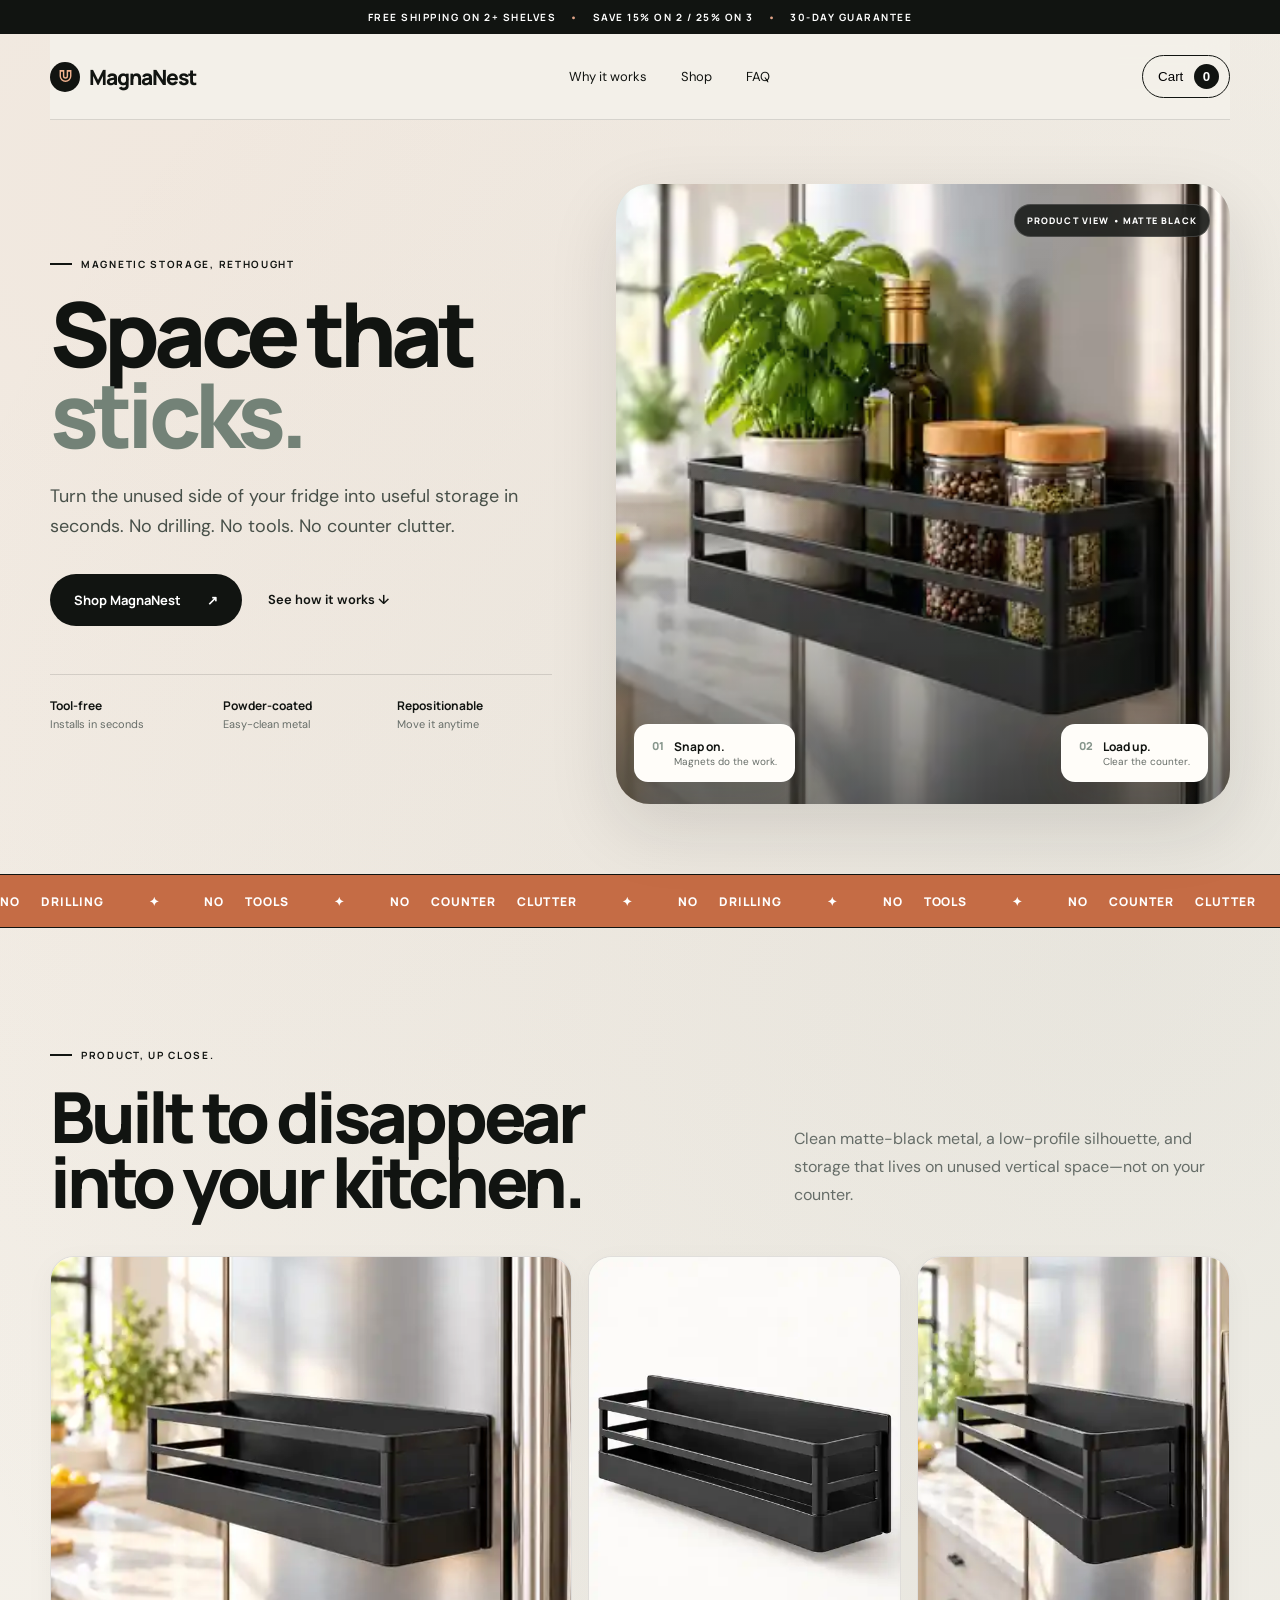
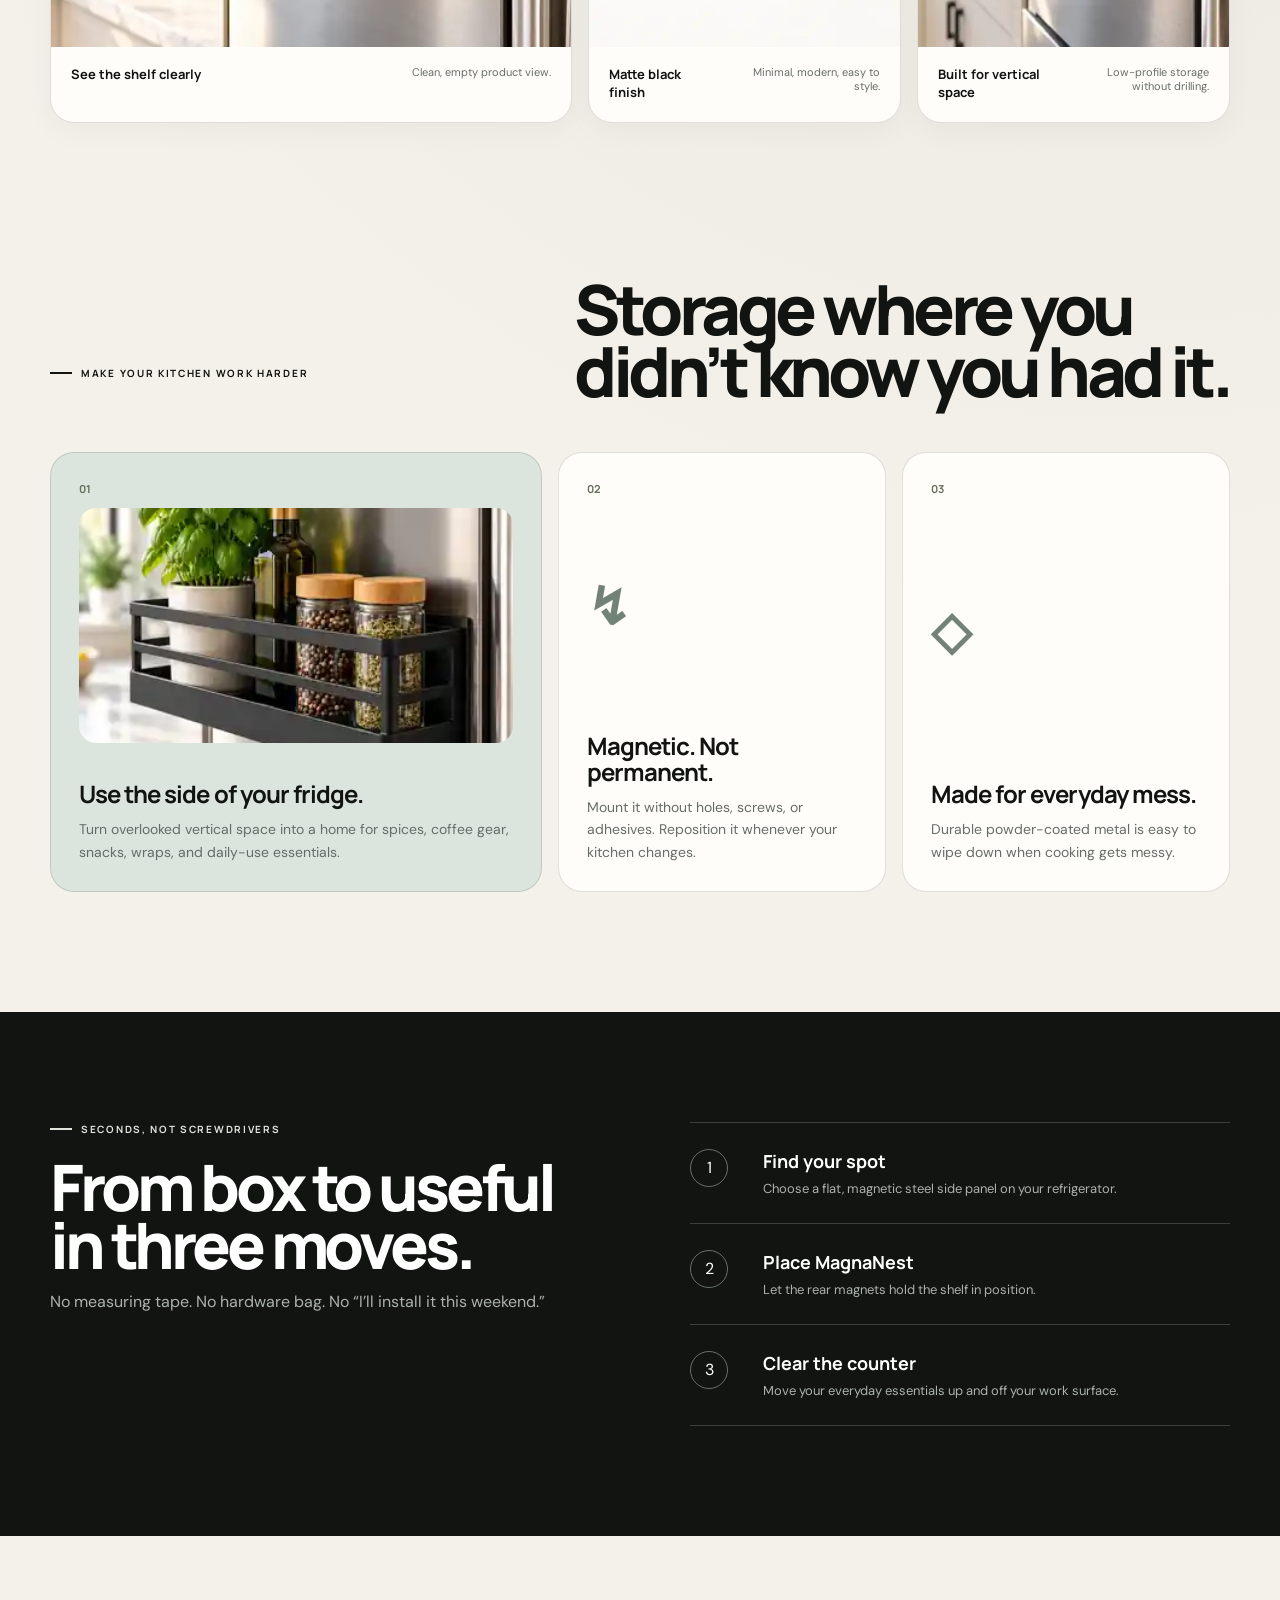
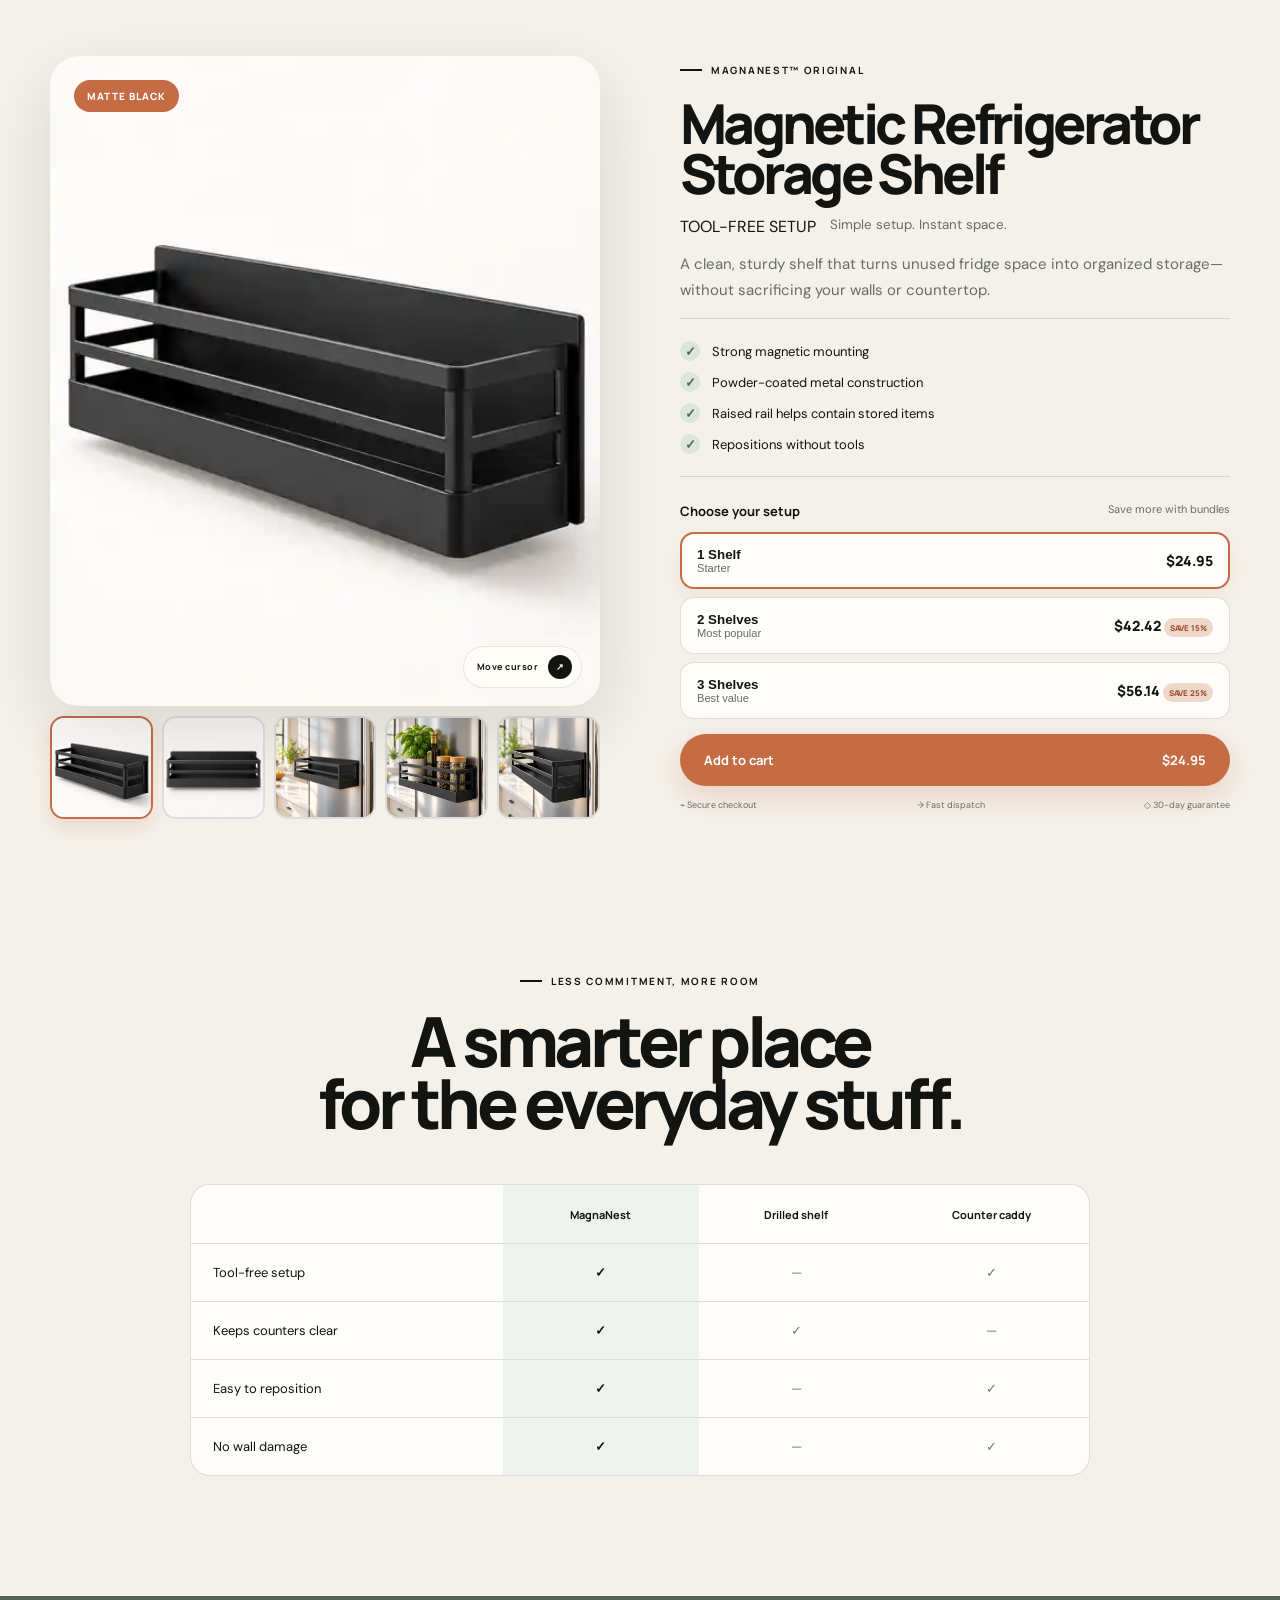
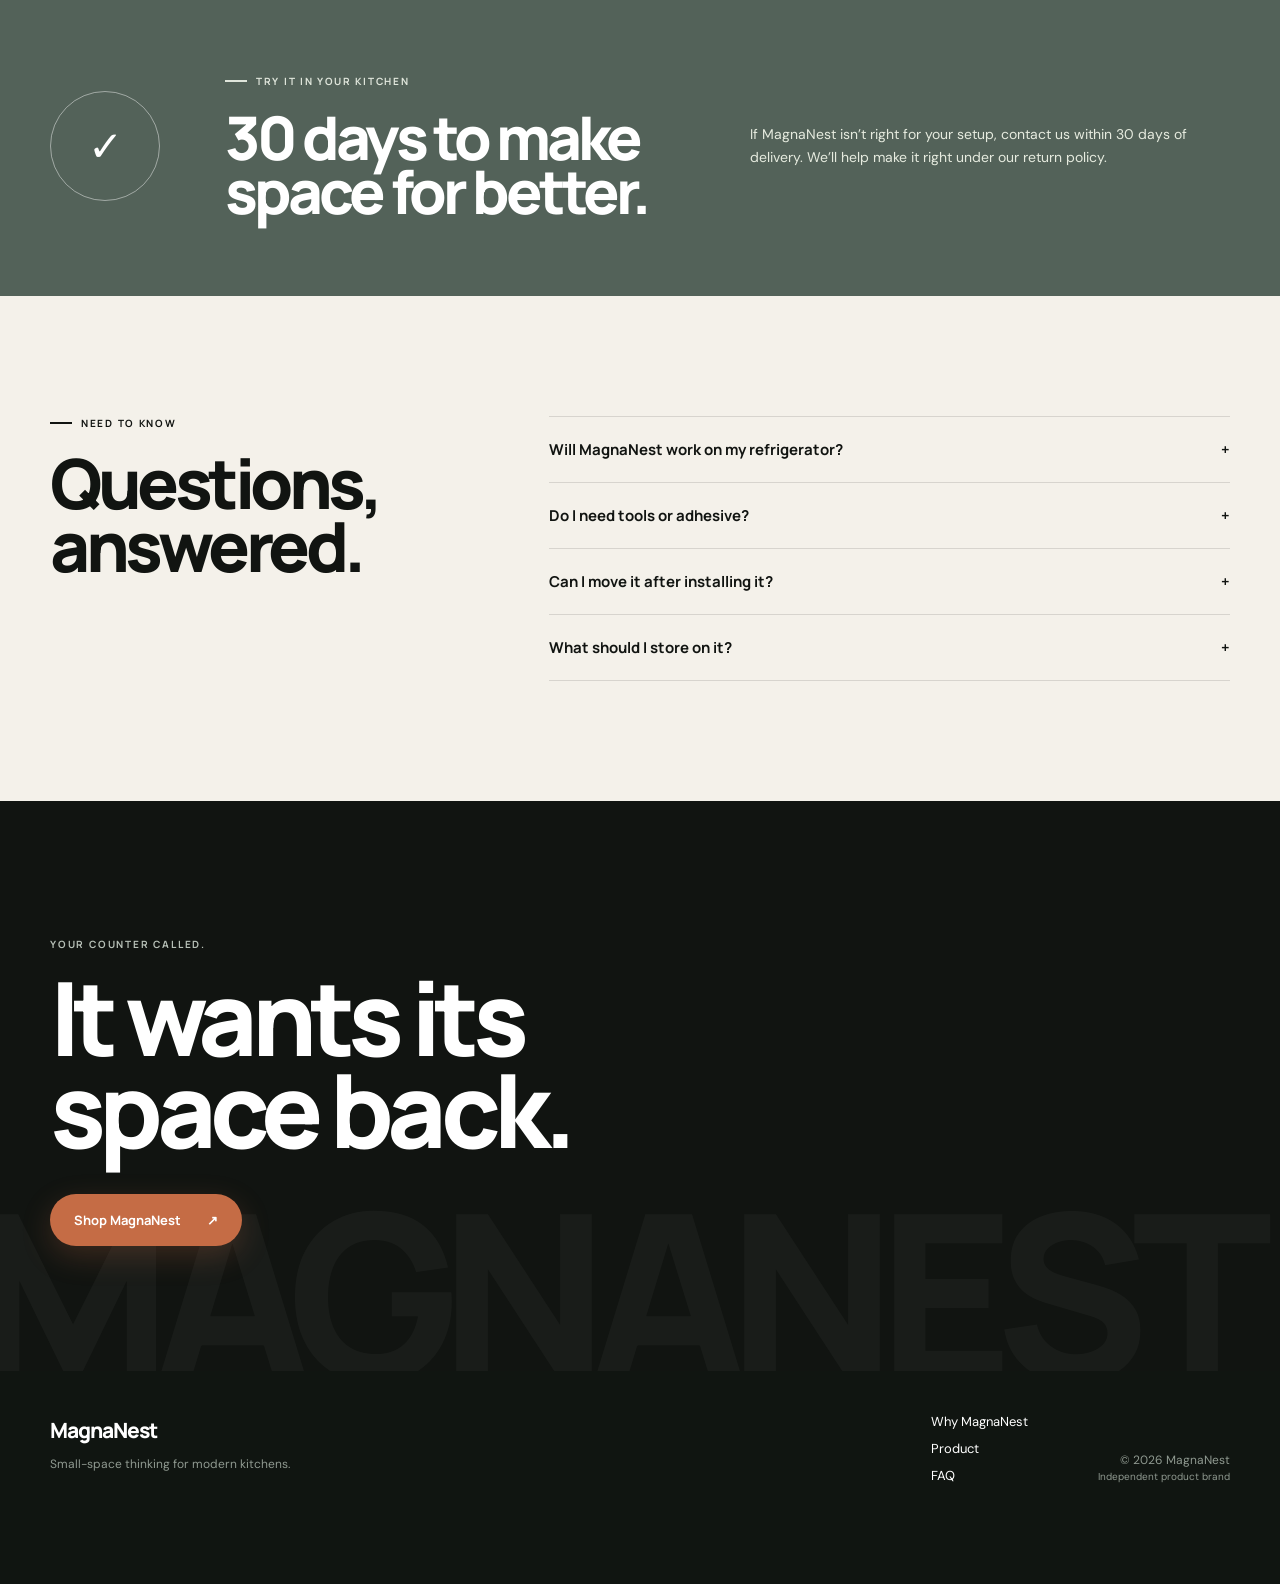
==== commit 7d3008e3: "Prepare bundle Stripe checkout and Cloudflare Pages build" ====
--- a/index.html
+++ b/index.html
@@ -13,7 +13,7 @@
   <link rel="stylesheet" href="styles.css">
 </head>
 <body>
-  <div class="announcement">PRE-LAUNCH STORE PREVIEW <span>•</span> SAVE 15% ON 2 / 25% ON 3 <span>•</span> CHECKOUT OPENS AFTER FULFILMENT VERIFICATION</div>
+  <div class="announcement">FREE SHIPPING ON 2+ SHELVES <span>•</span> SAVE 15% ON 2 / 25% ON 3 <span>•</span> 30-DAY GUARANTEE</div>
   <header class="site-header wrap" id="top">
     <a class="brand" href="#top" aria-label="MagnaNest home">
       <span class="brand-icon" aria-hidden="true"><svg viewBox="0 0 40 40"><path d="M9 8h7v11a4 4 0 0 0 8 0V8h7v11a11 11 0 0 1-22 0V8Z"/><path d="M9 8h7M24 8h7"/></svg></span><span>MagnaNest</span>
@@ -78,13 +78,13 @@
       </div>
       <div class="product-copy"><p class="eyebrow"><i></i> MAGNANEST™ ORIGINAL</p><h2>Magnetic Refrigerator<br>Storage Shelf</h2><div class="rating"><span>TOOL-FREE SETUP</span><small>Simple setup. Instant space.</small></div><p class="desc">A clean, sturdy shelf that turns unused fridge space into organized storage—without sacrificing your walls or countertop.</p><div class="checklist"><span><b>✓</b> Strong magnetic mounting</span><span><b>✓</b> Powder-coated metal construction</span><span><b>✓</b> Raised rail helps contain stored items</span><span><b>✓</b> Repositions without tools</span></div><div class="offer-head"><strong>Choose your setup</strong><span>Save more with bundles</span></div>
         <div class="bundles"><button class="bundle active" data-qty="1" data-price="24.95" type="button"><span><b>1 Shelf</b><small>Starter</small></span><strong>$24.95</strong></button><button class="bundle" data-qty="2" data-price="42.42" type="button"><span><b>2 Shelves</b><small>Most popular</small></span><strong>$42.42 <em>SAVE 15%</em></strong></button><button class="bundle" data-qty="3" data-price="56.14" type="button"><span><b>3 Shelves</b><small>Best value</small></span><strong>$56.14 <em>SAVE 25%</em></strong></button></div>
-        <button class="btn lime add" id="addToCart" type="button"><span>Add to cart</span><strong id="buttonPrice">$24.95</strong></button><div class="purchase-notes"><span>⌁ Checkout not yet active</span><span>→ Supplier verification underway</span><span>◇ Check fridge compatibility</span></div>
+        <button class="btn lime add" id="addToCart" type="button"><span>Add to cart</span><strong id="buttonPrice">$24.95</strong></button><div class="purchase-notes"><span>⌁ Secure checkout</span><span>→ Fast dispatch</span><span>◇ 30-day guarantee</span></div>
       </div>
     </section>
 
     <section class="comparison wrap reveal"><div class="section-title centered"><p class="eyebrow"><i></i> LESS COMMITMENT, MORE ROOM</p><h2>A smarter place<br>for the everyday stuff.</h2></div><div class="compare"><div class="row head"><span></span><b>MagnaNest</b><b>Drilled shelf</b><b>Counter caddy</b></div><div class="row"><span>Tool-free setup</span><b>✓</b><i>—</i><i>✓</i></div><div class="row"><span>Keeps counters clear</span><b>✓</b><i>✓</i><i>—</i></div><div class="row"><span>Easy to reposition</span><b>✓</b><i>—</i><i>✓</i></div><div class="row"><span>No wall damage</span><b>✓</b><i>—</i><i>✓</i></div></div></section>
 
-    <section class="guarantee reveal"><div class="wrap guarantee-inner"><div class="seal">✓</div><div><p class="eyebrow light"><i></i> CHECK BEFORE YOU ORDER</p><h2>Made to fit<br>your space.</h2></div><p>MagnaNest is for compatible magnetic metal surfaces. Test your fridge with a household magnet first. Shipping and returns will be confirmed before checkout opens.</p></div></section>
+    <section class="guarantee reveal"><div class="wrap guarantee-inner"><div class="seal">✓</div><div><p class="eyebrow light"><i></i> TRY IT IN YOUR KITCHEN</p><h2>30 days to make<br>space for better.</h2></div><p>If MagnaNest isn’t right for your setup, contact us within 30 days of delivery. We’ll help make it right under our return policy.</p></div></section>
 
     <section class="faq wrap reveal" id="faq"><div class="section-title"><p class="eyebrow"><i></i> NEED TO KNOW</p><h2>Questions,<br>answered.</h2></div><div class="faq-list"><details><summary>Will MagnaNest work on my refrigerator?<span>+</span></summary><p>MagnaNest is designed for flat, magnetic steel surfaces. Some stainless-look refrigerators are not magnetic, so test your fridge with a household magnet before ordering.</p></details><details><summary>Do I need tools or adhesive?<span>+</span></summary><p>No. MagnaNest attaches magnetically, so there are no screws, wall anchors, or sticky pads required for normal installation.</p></details><details><summary>Can I move it after installing it?<span>+</span></summary><p>Yes. Remove stored items first, lift the shelf away, and place it in a new position.</p></details><details><summary>What should I store on it?<span>+</span></summary><p>Use it for everyday lightweight kitchen essentials such as spices, snacks, coffee supplies, wraps, and small containers. Distribute weight evenly.</p></details></div></section>
 
@@ -100,16 +100,19 @@
         <div><b>MagnaNest Magnetic Shelf</b><small id="cartBundleLabel">1 Shelf</small><div class="qty"><button id="minus" type="button" aria-label="Remove one shelf">−</button><span id="cartQty">1</span><button id="plus" type="button" aria-label="Add one shelf">+</button></div></div>
         <strong id="itemPrice">$24.95</strong>
       </div>
-      <div class="shipping"><div><span id="progress"></span></div><p id="shipMessage">Shipping rates will be confirmed before orders open.</p></div>
+      <div class="shipping"><div><span id="progress"></span></div><p id="shipMessage">Add another shelf for free shipping.</p></div>
       <div class="cart-savings" id="cartSavings" hidden><span>Bundle savings</span><strong id="savingsValue">$0.00</strong></div>
       <div class="cart-upsell" id="cartUpsell">
         <p class="upsell-kicker">SMART BUNDLE</p>
         <h4 id="upsellTitle">Upgrade to 2 shelves</h4>
-        <p id="upsellCopy">Add one more shelf to unlock 15% bundle savings.</p>
+        <p id="upsellCopy">Add one more shelf to unlock free shipping and 15% bundle savings.</p>
         <button class="upsell-btn" id="upsellButton" type="button" data-target="2">Upgrade &amp; save 15%</button>
       </div>
       <div class="subtotal"><span>Subtotal</span><strong id="subtotal">$24.95</strong></div>
       <p class="tax-note">Bundle pricing updates automatically as you change quantity.</p>
+      <button class="btn lime checkout-button" id="checkoutButton" type="button" disabled aria-describedby="checkoutStatus">Checkout <span aria-hidden="true">→</span></button>
+      <p class="stripe-credit" id="stripeCredit" hidden>Powered by <strong>Stripe</strong></p>
+      <p class="checkout-status" id="checkoutStatus" role="status" aria-live="polite">Loading checkout…</p>
     </div></aside>
   <div class="offer-modal" id="offerModal" hidden aria-hidden="true" role="dialog" aria-modal="true" aria-labelledby="offerTitle">
     <div class="offer-card">
@@ -117,9 +120,9 @@
       <div class="offer-photo"><img src="assets/magnanest-product-2.webp" alt="MagnaNest magnetic refrigerator shelf bundle"></div>
       <div class="offer-body">
         <p class="eyebrow"><i></i> ONE-TAP BUNDLE UPGRADE</p>
-        <span class="offer-badge" id="offerBadge">BUNDLE SAVINGS</span>
+        <span class="offer-badge" id="offerBadge">FREE SHIPPING</span>
         <h3 id="offerTitle">Make it a pair and save 15%.</h3>
-        <p id="offerText">Add a second shelf to unlock the 2-pack bundle price. Shipping terms will be confirmed before launch.</p>
+        <p id="offerText">Add a second shelf before checkout and unlock the 2-pack bundle price plus free shipping.</p>
         <div class="offer-price"><span id="offerWas">$49.90 regular</span><strong id="offerPrice">$42.42 total</strong></div>
         <button class="btn lime offer-accept" id="acceptOffer" type="button">Upgrade my bundle <span>→</span></button>
         <button class="offer-decline" id="declineOffer" type="button">Keep my current bundle</button>
@@ -131,7 +134,7 @@
     <button id="promoClose" type="button" aria-label="Dismiss bundle offer">×</button>
     <small>BUNDLE SAVINGS ACTIVE</small>
     <strong>2 shelves save 15%. 3 save 25%.</strong>
-    <span>Shipping terms will be confirmed before launch.</span>
+    <span>Plus free shipping when you choose 2 or more.</span>
     <button class="promo-link" id="promoShop" type="button">See bundle deals →</button>
   </aside>
 
--- a/styles.css
+++ b/styles.css
@@ -1,861 +1,173 @@
-/* MagnaNest — a considered home for the everyday. */
-:root {
-  --ink: #212720;
-  --cream: #f6f2eb;
-  --paper: #fffdf8;
-  --sage: #e8ece2;
-  --green: #53634c;
-  --green-deep: #3f4e3a;
-  --accent: #a34f33;
-  --accent-deep: #893f29;
-  --accent-soft: #f1e3d9;
-  --lime: var(--accent);
-  --muted: #62665c;
-  --line: #d8d9cc;
-  --shadow: 0 18px 60px rgba(33, 39, 32, .12);
-  --display: 'Fraunces', Georgia, serif;
-  --body: 'DM Sans', Arial, sans-serif;
+:root{--ink:#111411;--cream:#f4f1ea;--paper:#fffdf9;--sage:#dce4de;--lime:#c56c45;--accent:#c56c45;--accent-deep:#9f4f30;--accent-soft:#eed8cc;--green:#738277;--green-deep:#536259;--steel:#c9ceca;--muted:#666d68;--line:rgba(17,20,17,.13);--shadow:0 24px 70px rgba(22,27,23,.12)}*{box-sizing:border-box}html{scroll-behavior:smooth}body{margin:0;background:var(--cream);color:var(--ink);font-family:'DM Sans',sans-serif;overflow-x:hidden}.wrap{width:min(1180px,calc(100% - 44px));margin:auto}.announcement{height:34px;background:var(--ink);color:#fff;display:flex;align-items:center;justify-content:center;gap:14px;font:700 10px Manrope;letter-spacing:.15em}.announcement span{color:#e2a488}.site-header{height:86px;display:flex;align-items:center;justify-content:space-between;border-bottom:1px solid var(--line);position:relative;z-index:20}.brand{display:flex;align-items:center;gap:9px;color:inherit;text-decoration:none;font:800 21px Manrope;letter-spacing:-.045em}.brand-icon{width:30px;height:30px;background:var(--ink);color:#f1b28f;border-radius:50%;display:grid;place-items:center}.brand-icon svg{width:19px;fill:none;stroke:currentColor;stroke-width:3}.site-header nav{display:flex;gap:34px}.site-header nav a,.footer-links a{color:inherit;text-decoration:none;font-size:13px}.cart-pill{background:transparent;border:1px solid var(--ink);border-radius:99px;padding:8px 10px 8px 15px;cursor:pointer}.cart-pill b{display:inline-grid;place-items:center;background:var(--ink);color:#fff;border-radius:50%;width:25px;height:25px;margin-left:7px}.hero{min-height:690px;display:grid;grid-template-columns:.9fr 1.1fr;gap:64px;align-items:center;padding:54px 0 70px}.eyebrow{font:700 10px Manrope;letter-spacing:.17em;margin:0 0 22px;display:flex;align-items:center;gap:9px}.eyebrow i{width:22px;height:2px;background:currentColor}.hero h1,.section-title h2,.how h2,.product h2,.guarantee h2,.final-cta h2{font:800 clamp(52px,7vw,92px)/.9 Manrope;letter-spacing:-.065em;margin:0}.hero h1 em{font-style:normal;color:var(--green)}.lede{font-size:18px;line-height:1.65;color:#485049;max-width:520px;margin:28px 0 32px}.hero-actions{display:flex;align-items:center;gap:26px}.btn{border:0;border-radius:99px;min-height:52px;padding:0 24px;display:inline-flex;align-items:center;justify-content:center;gap:26px;text-decoration:none;font:700 13px Manrope;cursor:pointer}.dark{background:var(--ink);color:#fff}.lime{background:var(--accent);color:#fff;box-shadow:0 10px 30px rgba(197,108,69,.24)}.soft-link{color:inherit;text-decoration:none;font-size:13px;font-weight:600}.micro-proof{display:grid;grid-template-columns:repeat(3,1fr);gap:18px;margin-top:48px;padding-top:22px;border-top:1px solid var(--line)}.micro-proof div{display:flex;flex-direction:column;gap:3px}.micro-proof strong{font:700 12px Manrope}.micro-proof span{font-size:11px;color:var(--muted)}.hero-art{height:620px;position:relative;background:#d7dec8;border-radius:34px;overflow:hidden}.hero-art:before{content:"";position:absolute;inset:0;background:linear-gradient(140deg,#f0dfbc,transparent 38%)}.sun{position:absolute;width:290px;height:290px;background:#fff2be;border-radius:50%;filter:blur(28px);opacity:.74;left:-70px;top:-80px}.scene{position:absolute;width:100%;height:100%;inset:0}.floating-note{position:absolute;background:var(--paper);padding:13px 17px;border-radius:14px;box-shadow:0 15px 45px #17201924;display:grid;grid-template-columns:auto 1fr;column-gap:10px}.floating-note small{grid-row:1/3;color:#87968c;font:800 11px Manrope}.floating-note b{font:700 12px Manrope}.floating-note span{font-size:10px;color:var(--muted)}.n1{left:18px;top:130px}.n2{right:22px;bottom:26px}.ticker{background:var(--accent);color:#fff;overflow:hidden;border-block:1px solid var(--ink);height:54px;display:flex;align-items:center}.ticker div{white-space:nowrap;font:800 12px Manrope;letter-spacing:.08em;word-spacing:18px;animation:slide 20s linear infinite}.ticker b{margin:0 24px}@keyframes slide{to{transform:translateX(-35%)}}.benefits{padding:120px 0}.section-title{display:flex;justify-content:space-between;align-items:end;margin-bottom:50px}.section-title h2{font-size:clamp(44px,5.4vw,72px)}.benefit-grid{display:grid;grid-template-columns:1.2fr .8fr .8fr;gap:16px}.benefit{min-height:440px;background:var(--paper);border:1px solid var(--line);border-radius:24px;padding:28px;display:flex;flex-direction:column}.benefit.big{background:var(--sage)}.num{font:700 11px Manrope;color:#66705f}.benefit h3{font:700 24px/1.05 Manrope;letter-spacing:-.04em;margin:18px 0 12px}.benefit p{color:var(--muted);font-size:14px;line-height:1.6;margin:0}.line-icon{font:700 52px Manrope;margin:auto 0;color:#6e8161}.mini-kitchen{position:relative;height:235px;margin:10px 0}.mini-fridge{position:absolute;width:210px;height:220px;background:linear-gradient(90deg,#dcded8,#fff);border:1px solid #aeb5ab;border-radius:14px;right:20px;bottom:0}.mini-shelf{position:absolute;width:230px;height:95px;background:#18201a;border-radius:10px;right:90px;top:74px;display:flex;align-items:end;justify-content:center;gap:12px;padding:14px}.mini-shelf span{width:40px;height:48px;background:#f4e6c4;border-radius:7px}.mini-shelf span:nth-child(2){background:var(--lime);height:58px}.how{background:var(--ink);color:#fff;padding:110px 0}.how-inner{display:grid;grid-template-columns:1fr 1fr;gap:100px}.light{color:#dfe5db}.how h2{font-size:clamp(45px,5vw,68px)}.how-lede{color:#aab2aa;line-height:1.6}.how ol{list-style:none;padding:0;margin:0}.how li{display:grid;grid-template-columns:55px 1fr;gap:18px;border-top:1px solid #ffffff2e;padding:26px 0}.how li:last-child{border-bottom:1px solid #ffffff2e}.how li>span{width:38px;height:38px;border:1px solid #677168;border-radius:50%;display:grid;place-items:center}.how li b{font:700 18px Manrope}.how li p{color:#aab2aa;margin:7px 0 0;font-size:13px}.product{padding:120px 0;display:grid;grid-template-columns:1fr 1fr;gap:80px;align-items:center}.product-visual{background:#ded7ca;border-radius:28px;min-height:650px;position:relative;overflow:hidden}.badge{position:absolute;z-index:3;left:24px;top:24px;background:var(--lime);padding:9px 13px;border-radius:99px;font:800 10px Manrope;letter-spacing:.1em}.room-art,.wall{position:absolute;inset:0}.wall{background:linear-gradient(155deg,#e8ddc7,#c6b8a0)}.fridge{position:absolute;width:68%;height:88%;right:-7%;bottom:-2%;border-radius:22px 0 0;background:linear-gradient(90deg,#e8e9e5,#bdc1ba 50%,#f3f4f0);box-shadow:-20px 0 50px #00000014}.fridge span{position:absolute;width:10px;height:120px;background:#80867f;border-radius:8px;left:18px;top:85px}.shelf{position:absolute;width:66%;height:170px;background:#111713;left:7%;top:43%;border-radius:18px;box-shadow:0 25px 45px #0003;display:flex;align-items:end;justify-content:center;gap:18px;padding:24px}.jar{display:block;width:65px;height:82px;border-radius:10px;background:#ead8b1}.jar.b{background:var(--accent);height:104px}.jar.c{background:#f6f0e4;height:88px}.visual-meta{position:absolute;bottom:20px;left:22px;right:22px;display:flex;justify-content:space-between;color:#fff;font:600 10px Manrope}.product-copy h2{font-size:clamp(42px,4.3vw,62px);margin-bottom:18px}.rating{display:flex;gap:14px}.rating small,.desc{color:var(--muted)}.desc{line-height:1.7;font-size:15px}.checklist{display:grid;gap:11px;padding:22px 0;border-block:1px solid var(--line)}.checklist span{font-size:13px}.checklist b{display:inline-grid;place-items:center;width:20px;height:20px;border-radius:50%;background:var(--sage);margin-right:9px}.offer-head{display:flex;justify-content:space-between;margin:25px 0 12px}.offer-head strong{font:700 13px Manrope}.offer-head span{font-size:11px;color:var(--muted)}.bundles{display:grid;gap:8px}.bundle{width:100%;border:1px solid var(--line);background:var(--paper);border-radius:14px;padding:14px 16px;display:flex;align-items:center;justify-content:space-between;text-align:left;color:inherit;cursor:pointer}.bundle.active{border:2px solid var(--ink);padding:13px 15px}.bundle span{display:flex;flex-direction:column}.bundle small{color:var(--muted)}.bundle>strong{font:800 14px Manrope}.bundle em{font-style:normal;font-size:8px;background:var(--accent-soft);color:var(--accent-deep);padding:4px 6px;border-radius:99px}.add{width:100%;margin-top:15px;justify-content:space-between}.purchase-notes{display:flex;justify-content:space-between;font-size:9px;color:var(--muted);margin-top:13px}.comparison{padding:35px 0 120px}.centered{display:block;text-align:center}.centered .eyebrow{justify-content:center}.compare{max-width:900px;margin:45px auto 0;border:1px solid var(--line);border-radius:20px;overflow:hidden;background:var(--paper)}.row{display:grid;grid-template-columns:1.6fr repeat(3,1fr);min-height:58px;align-items:center;border-top:1px solid var(--line);text-align:center;font-size:13px}.row:first-child{border:0}.row span{text-align:left;padding-left:22px}.row b:nth-child(2),.row:not(.head)>b{background:#eef2ef;height:100%;display:grid;place-items:center}.row.head{font:700 11px Manrope}.row i{font-style:normal;color:#6e756f}.guarantee{background:var(--green-deep);color:#fff;padding:78px 0}.guarantee-inner{display:grid;grid-template-columns:130px 1fr 1fr;gap:45px;align-items:center}.seal{width:110px;height:110px;border:1px solid #ffffff73;border-radius:50%;display:grid;place-items:center;font-size:42px}.guarantee h2{font-size:clamp(42px,4.7vw,66px)}.guarantee-inner>p{color:#e6ebdf;line-height:1.7;font-size:14px}.faq{padding:120px 0;display:grid;grid-template-columns:.75fr 1.25fr;gap:90px}.faq .section-title{display:block}.faq-list details{border-top:1px solid var(--line);padding:22px 0}.faq-list details:last-child{border-bottom:1px solid var(--line)}summary{list-style:none;cursor:pointer;font:700 15px Manrope;display:flex;justify-content:space-between}.faq-list p{color:var(--muted);font-size:13px;line-height:1.65}.final-cta{min-height:570px;background:var(--ink);color:#fff;position:relative;overflow:hidden;display:flex;align-items:center}.wordmark{position:absolute;font:800 18vw/.8 Manrope;letter-spacing:-.08em;color:#ffffff09;left:-2vw;bottom:-1vw}.final-inner{position:relative}.final-inner>p{font:700 10px Manrope;letter-spacing:.18em;color:#b7c0b7}.final-cta h2{font-size:clamp(62px,8vw,112px);margin:20px 0 38px}footer{background:#101511;color:#fff;padding:42px 0 100px}.footer-inner{display:grid;grid-template-columns:1fr auto auto;gap:70px;align-items:end}.footer-inner p,.copyright{color:#8f9990;font-size:12px}.footer-links{display:grid;gap:10px}.copyright{text-align:right}.overlay{position:fixed;inset:0;background:#080c0973;backdrop-filter:blur(3px);z-index:80}.cart{position:fixed;right:0;top:0;bottom:0;width:min(440px,100%);background:var(--paper);z-index:90;transform:translateX(105%);transition:.35s;padding:28px}.cart.open{transform:none}.cart-head{display:flex;justify-content:space-between;border-bottom:1px solid var(--line);padding-bottom:22px}.cart-head h3{font:800 28px Manrope;margin:0}.cart-head button,.modal-x{border:0;background:transparent;font-size:32px;cursor:pointer}.cart-empty{margin:130px auto;text-align:center}.cart-empty>div{font-size:48px;color:#87968c}.cart-empty h4{font:800 24px Manrope;margin:12px}.cart-empty p{color:var(--muted);font-size:13px}.cart-filled{padding-top:24px}.cart-item{display:grid;grid-template-columns:82px 1fr auto;gap:14px}.thumb{height:82px;background:#d6d5cb;border-radius:12px;position:relative}.thumb span{position:absolute;width:60px;height:27px;background:#172019;left:9px;top:34px;border-radius:5px}.cart-item small{display:block;color:var(--muted);margin-top:5px}.qty{display:flex;width:max-content;border:1px solid var(--line);border-radius:99px;margin-top:10px}.qty button{width:30px;height:28px;border:0;background:none}.qty span{min-width:22px;text-align:center}.shipping{background:#eef2ea;border-radius:12px;padding:13px;margin:25px 0}.shipping>div{height:5px;background:#d8ded4;border-radius:99px;overflow:hidden}.shipping>div span{display:block;height:100%;background:var(--green-deep)}.shipping p,.tax-note{font-size:10px}.subtotal{display:flex;justify-content:space-between;border-top:1px solid var(--line);padding-top:19px}.checkout{width:100%;margin-top:12px}.modal{position:fixed;inset:0;background:#080c098c;z-index:100;display:grid;place-items:center;padding:20px}.modal-card{width:min(460px,100%);background:var(--paper);border-radius:24px;padding:34px;position:relative}.modal-card h3{font:800 34px/1 Manrope;letter-spacing:-.05em}.modal-card p{color:var(--muted);font-size:13px;line-height:1.6}.modal-x{position:absolute;right:18px;top:12px}.mobile-buy{display:none}@media(max-width:900px){.site-header nav{display:none}.hero{grid-template-columns:1fr}.hero-art{height:540px}.benefit-grid{grid-template-columns:1fr 1fr}.benefit.big{grid-column:1/-1}.how-inner,.product,.faq{grid-template-columns:1fr}.guarantee-inner{grid-template-columns:100px 1fr}.guarantee-inner>p{grid-column:2}.footer-inner{grid-template-columns:1fr 1fr}.copyright{grid-column:1/-1;text-align:left}}@media(max-width:620px){.wrap{width:min(100% - 28px,1180px)}.announcement{font-size:8px}.site-header{height:70px}.hero{gap:32px;min-height:0;padding:50px 0}.hero h1{font-size:58px}.lede{font-size:16px}.hero-actions{flex-direction:column;align-items:flex-start}.hero-art{height:420px}.floating-note{display:none}.benefits,.product,.faq{padding:80px 0}.benefit-grid{grid-template-columns:1fr}.benefit.big{grid-column:auto}.how{padding:78px 0}.how-inner{gap:45px}.product{gap:42px}.product-visual{min-height:500px}.purchase-notes{flex-wrap:wrap}.row{grid-template-columns:1.4fr repeat(3,.8fr);font-size:10px}.guarantee-inner{grid-template-columns:1fr}.guarantee-inner>p{grid-column:auto}.footer-inner{grid-template-columns:1fr}.copyright{text-align:left}.mobile-buy{display:flex;position:fixed;left:10px;right:10px;bottom:10px;background:var(--paper);border:1px solid var(--line);box-shadow:0 10px 35px #0003;z-index:50;border-radius:16px;padding:9px 10px 9px 15px;align-items:center;justify-content:space-between}.mobile-buy div{display:flex;flex-direction:column;font-size:11px}.mobile-buy .btn{min-height:42px}footer{padding-bottom:95px}}
+
+/* Premium visual system */
+body{background:
+  radial-gradient(circle at 12% 3%,rgba(197,108,69,.07),transparent 25%),
+  radial-gradient(circle at 88% 15%,rgba(115,130,119,.09),transparent 23%),
+  var(--cream)}
+.site-header{position:sticky;top:0;background:rgba(244,241,234,.86);backdrop-filter:blur(18px);-webkit-backdrop-filter:blur(18px);transition:height .3s ease,box-shadow .3s ease,background .3s ease}
+.site-header.scrolled{height:70px;background:rgba(255,253,249,.94);box-shadow:0 12px 30px rgba(17,20,17,.08)}
+.site-header nav a{position:relative}
+.site-header nav a:after{content:"";position:absolute;left:0;right:100%;bottom:-7px;height:1px;background:var(--accent);transition:right .25s ease}
+.site-header nav a:hover:after{right:0}
+.cart-pill,.bundle,.gallery-thumb,.btn{transition:transform .22s ease,box-shadow .22s ease,border-color .22s ease,background .22s ease}
+.cart-pill:hover,.bundle:hover{transform:translateY(-2px);box-shadow:0 12px 28px rgba(17,20,17,.08)}
+.cart-pill.bump{animation:cartBump .45s cubic-bezier(.2,.8,.2,1)}
+@keyframes cartBump{35%{transform:scale(1.12)}70%{transform:scale(.97)}}
+.btn{position:relative;overflow:hidden}
+.btn:after{content:"";position:absolute;inset:-2px auto -2px -45%;width:34%;background:linear-gradient(90deg,transparent,rgba(255,255,255,.28),transparent);transform:skewX(-18deg);transition:left .55s ease}
+.btn:hover{transform:translateY(-2px);box-shadow:0 14px 34px rgba(17,20,17,.17)}
+.btn:hover:after{left:120%}
+.btn span{transition:transform .22s ease}
+.btn:hover span:last-child{transform:translate(2px,-2px)}
+
+.hero{padding-top:64px}
+.hero h1 em{color:var(--green)}
+.hero-art{background:#d6d8d2;box-shadow:var(--shadow);isolation:isolate}
+.hero-art:before{z-index:2;background:linear-gradient(180deg,transparent 45%,rgba(14,17,15,.55) 100%)}
+.hero-photo{position:absolute;inset:0;width:100%;height:100%;object-fit:cover;transition:transform .8s cubic-bezier(.2,.8,.2,1),filter .5s ease}
+.hero-art:hover .hero-photo{transform:scale(1.035)}
+.hero-shade{position:absolute;inset:0;z-index:1;background:linear-gradient(135deg,rgba(255,255,255,.08),transparent 45%)}
+.photo-chip{position:absolute;z-index:4;right:20px;top:20px;background:rgba(17,20,17,.84);color:#fff;border:1px solid rgba(255,255,255,.16);backdrop-filter:blur(12px);padding:9px 12px;border-radius:999px;font:800 9px Manrope;letter-spacing:.13em}
+.floating-note{z-index:5;border:1px solid rgba(255,255,255,.42)}
+.n1{left:18px;top:auto;bottom:22px}.n2{right:22px;bottom:22px}
+
+.visual-story{padding:120px 0 35px}
+.story-head{display:grid;grid-template-columns:1.2fr .8fr;gap:90px;align-items:end;margin-bottom:42px}
+.story-head h2{font:800 clamp(44px,5.5vw,74px)/.92 Manrope;letter-spacing:-.06em;margin:0}
+.story-head>p{color:var(--muted);line-height:1.75;max-width:480px;margin:0 0 5px}
+.photo-grid{display:grid;grid-template-columns:1.25fr .75fr .75fr;gap:16px}
+.photo-card{margin:0;background:var(--paper);border:1px solid var(--line);border-radius:24px;overflow:hidden;box-shadow:0 8px 30px rgba(17,20,17,.04);transition:transform .45s cubic-bezier(.2,.8,.2,1),box-shadow .45s ease}
+.photo-card:hover{transform:translateY(-8px);box-shadow:var(--shadow)}
+.photo-card img{display:block;width:100%;height:390px;object-fit:cover;transition:transform .7s cubic-bezier(.2,.8,.2,1)}
+.photo-card:hover img{transform:scale(1.045)}
+.photo-card-wide img{height:390px}
+.photo-card figcaption{display:flex;justify-content:space-between;gap:18px;padding:18px 20px 21px}
+.photo-card figcaption b{font:700 13px Manrope}.photo-card figcaption span{color:var(--muted);font-size:11px;text-align:right}
+
+.benefit{transition:transform .4s cubic-bezier(.2,.8,.2,1),box-shadow .4s ease,border-color .4s ease}
+.benefit:hover{transform:translateY(-7px);box-shadow:var(--shadow);border-color:rgba(17,20,17,.05)}
+.benefit.big{background:var(--sage)}
+.benefit-photo{height:235px;border-radius:17px;overflow:hidden;margin:12px 0 20px;background:#cdd2cd}
+.benefit-photo img{width:100%;height:100%;object-fit:cover;transition:transform .6s ease}
+.benefit:hover .benefit-photo img{transform:scale(1.045)}
+.line-icon{color:var(--green)}
+
+.product-gallery{min-width:0}
+.product-main-frame{height:650px;position:relative;border-radius:28px;overflow:hidden;background:#d9dbd6;box-shadow:var(--shadow)}
+.product-main-frame>img{width:100%;height:100%;object-fit:cover;transition:opacity .2s ease,transform .65s cubic-bezier(.2,.8,.2,1)}
+.product-main-frame.switching>img{opacity:.28;transform:scale(.985)}
+.product-main-frame:hover>img{transform:scale(1.025)}
+.image-cue{position:absolute;right:18px;bottom:18px;background:rgba(255,253,249,.88);backdrop-filter:blur(12px);border:1px solid rgba(17,20,17,.1);border-radius:999px;padding:8px 9px 8px 13px;display:flex;gap:10px;align-items:center;font:700 9px Manrope;letter-spacing:.05em}
+.image-cue b{width:24px;height:24px;display:grid;place-items:center;border-radius:50%;background:var(--ink);color:#fff}
+.gallery-thumbs{display:grid;grid-template-columns:repeat(5,1fr);gap:9px;margin-top:10px}
+.gallery-thumb{padding:0;border:2px solid transparent;border-radius:14px;overflow:hidden;background:#ddd;aspect-ratio:1;cursor:pointer}
+.gallery-thumb img{width:100%;height:100%;object-fit:cover;display:block}
+.gallery-thumb:hover{transform:translateY(-3px)}
+.gallery-thumb.active{border-color:var(--accent);box-shadow:0 8px 18px rgba(197,108,69,.18)}
+.badge{background:var(--accent);color:#fff}
+.bundle.active{border-color:var(--accent);box-shadow:0 9px 24px rgba(197,108,69,.09)}
+.checklist b{background:var(--sage);color:var(--green-deep)}
+.shipping{background:#eef2ef}
+.shipping>div span{background:var(--green)}
+
+.how li{transition:padding-left .3s ease,background .3s ease}
+.how li:hover{padding-left:10px;background:rgba(255,255,255,.025)}
+.how li>span{transition:background .3s ease,color .3s ease,border-color .3s ease}
+.how li:hover>span{background:var(--accent);border-color:var(--accent);color:#fff}
+
+.faq-list details{transition:background .3s ease,padding .3s ease}
+.faq-list details[open]{background:rgba(255,255,255,.42);padding-left:16px;padding-right:16px}
+summary span{transition:transform .3s ease;color .3s ease}
+details[open] summary span{transform:rotate(45deg);color:var(--accent)}
+
+.reveal{opacity:0;transform:translateY(34px);transition:opacity .85s cubic-bezier(.2,.8,.2,1),transform .85s cubic-bezier(.2,.8,.2,1)}
+.reveal.is-visible{opacity:1;transform:none}
+.reveal-scale{opacity:0;transform:scale(.965) translateY(18px);transition:opacity .9s cubic-bezier(.2,.8,.2,1),transform .9s cubic-bezier(.2,.8,.2,1)}
+.reveal-scale.is-visible{opacity:1;transform:none}
+.benefit-grid .benefit:nth-child(2){transition-delay:.08s}.benefit-grid .benefit:nth-child(3){transition-delay:.16s}
+
+@media(max-width:900px){
+.story-head{grid-template-columns:1fr;gap:24px}.photo-grid{grid-template-columns:1fr 1fr}.photo-card-wide{grid-column:1/-1}
+.product-main-frame{height:560px}
+}
+@media(max-width:620px){
+.visual-story{padding:78px 0 12px}.photo-grid{grid-template-columns:1fr}.photo-card-wide{grid-column:auto}.photo-card img,.photo-card-wide img{height:330px}
+.story-head h2{font-size:48px}.story-head>p{font-size:14px}.product-main-frame{height:470px}.gallery-thumbs{gap:6px}.image-cue{display:none}
+.site-header.scrolled{height:64px}
+}
+@media(prefers-reduced-motion:reduce){
+*{scroll-behavior:auto!important}.reveal,.reveal-scale{opacity:1!important;transform:none!important;transition:none!important}.ticker div{animation:none!important}.hero-photo,.photo-card,.photo-card img,.benefit,.product-main-frame>img,.btn{transition:none!important}
 }
 
-* { box-sizing: border-box; }
-[hidden] { display: none !important; }
-html { scroll-behavior: smooth; scroll-padding-top: 112px; overflow-x: clip; }
-body {
-  margin: 0;
-  background: var(--cream);
-  color: var(--ink);
-  font-family: var(--body);
-  font-size: 16px;
-  line-height: 1.5;
-  -webkit-font-smoothing: antialiased;
+
+/* Cart conversion + promotional engagement */
+.thumb{overflow:hidden;border:1px solid var(--line)}
+.thumb img{width:100%;height:100%;object-fit:cover;display:block}
+.thumb span{display:none}
+.cart{overflow-y:auto}
+.cart-savings{display:flex;align-items:center;justify-content:space-between;background:var(--accent-soft);color:var(--accent-deep);border-radius:12px;padding:11px 13px;margin:-12px 0 18px;font-size:11px}
+.cart-savings strong{font:800 12px Manrope}
+.cart-upsell{position:relative;border:1px solid rgba(197,108,69,.28);background:linear-gradient(135deg,#fffaf6,#f3e4db);border-radius:16px;padding:16px;margin:0 0 20px;overflow:hidden}
+.cart-upsell:after{content:"";position:absolute;width:110px;height:110px;border-radius:50%;background:rgba(197,108,69,.10);right:-45px;top:-55px}
+.upsell-kicker{margin:0 0 6px;color:var(--accent-deep);font:800 8px Manrope;letter-spacing:.15em}
+.cart-upsell h4{position:relative;z-index:1;margin:0 0 5px;font:800 18px/1.1 Manrope;letter-spacing:-.035em}
+.cart-upsell>p:not(.upsell-kicker){position:relative;z-index:1;margin:0 0 12px;color:#6e625c;font-size:11px;line-height:1.5}
+.upsell-btn{position:relative;z-index:1;border:0;border-radius:999px;background:var(--ink);color:#fff;padding:10px 14px;font:700 10px Manrope;cursor:pointer;transition:transform .2s ease,box-shadow .2s ease}
+.upsell-btn:hover{transform:translateY(-2px);box-shadow:0 8px 18px rgba(17,20,17,.16)}
+.cart-upsell.unlocked{border-color:rgba(115,130,119,.28);background:linear-gradient(135deg,#f4f7f3,#e8eee9)}
+.cart-upsell.unlocked .upsell-kicker{color:var(--green-deep)}
+.cart-upsell.pulse{animation:upsellPulse .42s ease}
+@keyframes upsellPulse{50%{transform:scale(1.025);box-shadow:0 14px 30px rgba(197,108,69,.18)}}
+.subtotal{margin-top:3px}
+
+.offer-modal{position:fixed;inset:0;z-index:110;display:grid;place-items:center;padding:24px;background:rgba(8,12,9,.72);backdrop-filter:blur(8px);-webkit-backdrop-filter:blur(8px)}
+.offer-modal[hidden]{display:none!important}
+.offer-card{width:min(780px,100%);display:grid;grid-template-columns:.9fr 1.1fr;background:var(--paper);border-radius:28px;overflow:hidden;position:relative;box-shadow:0 30px 100px rgba(0,0,0,.28);animation:offerIn .36s cubic-bezier(.2,.8,.2,1)}
+@keyframes offerIn{from{opacity:0;transform:translateY(18px) scale(.975)}to{opacity:1;transform:none}}
+.offer-photo{min-height:460px;background:#d9dbd6;overflow:hidden}
+.offer-photo img{width:100%;height:100%;object-fit:cover;display:block}
+.offer-body{padding:42px 40px;display:flex;flex-direction:column;justify-content:center}
+.offer-x{z-index:3;width:42px;height:42px;display:grid;place-items:center;border-radius:50%;background:rgba(255,253,249,.92);right:16px;top:16px;font-size:24px;box-shadow:0 8px 22px rgba(17,20,17,.10)}
+.offer-badge{width:max-content;background:var(--ink);color:#fff;border-radius:999px;padding:7px 10px;margin-bottom:14px;font:800 8px Manrope;letter-spacing:.13em}
+.offer-body h3{font:800 clamp(34px,4vw,50px)/.95 Manrope;letter-spacing:-.055em;margin:0 0 16px}
+.offer-body>p:not(.eyebrow){color:var(--muted);font-size:13px;line-height:1.65;margin:0 0 18px}
+.offer-price{display:flex;align-items:end;justify-content:space-between;gap:18px;border-block:1px solid var(--line);padding:14px 0;margin:0 0 18px}
+.offer-price span{color:var(--muted);font-size:11px;text-decoration:line-through}
+.offer-price strong{font:800 19px Manrope}
+.offer-accept{width:100%;justify-content:space-between}
+.offer-decline{border:0;background:none;color:var(--muted);font:600 11px Manrope;margin:10px auto 0;cursor:pointer;text-decoration:underline;text-underline-offset:3px}
+
+.promo-toast{position:fixed;left:20px;bottom:22px;z-index:70;width:min(340px,calc(100% - 40px));background:var(--ink);color:#fff;border:1px solid rgba(255,255,255,.10);border-radius:18px;padding:18px 42px 16px 18px;box-shadow:0 20px 60px rgba(0,0,0,.25);animation:toastIn .45s cubic-bezier(.2,.8,.2,1)}
+@keyframes toastIn{from{opacity:0;transform:translateY(18px)}to{opacity:1;transform:none}}
+.promo-toast>button:first-child{position:absolute;right:12px;top:10px;border:0;background:none;color:#fff;font-size:20px;cursor:pointer;opacity:.7}
+.promo-toast small{display:block;color:#e2a488;font:800 8px Manrope;letter-spacing:.15em;margin-bottom:6px}
+.promo-toast strong{display:block;font:800 16px/1.2 Manrope;margin-bottom:5px}
+.promo-toast span{display:block;color:#b6bdb7;font-size:10px;line-height:1.45}
+.promo-link{border:0;background:none;color:#fff;padding:0;margin-top:11px;font:700 10px Manrope;cursor:pointer;text-decoration:underline;text-underline-offset:4px}
+
+@media(max-width:620px){
+  .announcement{padding:0 8px;text-align:center;line-height:1.3}
+  .offer-modal{padding:12px}
+  .offer-card{grid-template-columns:1fr;max-height:92vh;overflow:auto;border-radius:22px}
+  .offer-photo{min-height:210px;height:210px}
+  .offer-body{padding:28px 22px 24px}
+  .offer-body h3{font-size:34px}
+  .offer-price{align-items:center}
+  .promo-toast{left:10px;bottom:78px;width:calc(100% - 20px)}
 }
-body.cart-open { overflow: hidden; }
-button, input, select, textarea { font: inherit; }
-button, a { -webkit-tap-highlight-color: transparent; }
-button { color: inherit; }
-button:not(:disabled), summary { cursor: pointer; }
-a { color: inherit; text-underline-offset: 4px; }
-img { display: block; max-width: 100%; }
-svg { display: block; }
-figure { margin: 0; }
-h1, h2, h3, h4, p { overflow-wrap: break-word; }
-button, a, summary { touch-action: manipulation; }
-:focus-visible { outline: 3px solid var(--accent); outline-offset: 5px; }
-::selection { background: #dde5d4; color: var(--ink); }
-.wrap { width: min(1240px, calc(100% - 80px)); margin-inline: auto; }
-.skip-link {
-  position: fixed;
-  top: 12px;
-  left: 12px;
-  z-index: 200;
-  padding: 12px 20px;
-  background: var(--ink);
-  color: white;
-  transform: translateY(-160%);
-}
-.skip-link:focus { transform: none; }
-.sr-only {
-  position: absolute;
-  width: 1px;
-  height: 1px;
-  margin: -1px;
-  padding: 0;
-  overflow: hidden;
-  clip: rect(0, 0, 0, 0);
-  white-space: nowrap;
-  border: 0;
+@media(prefers-reduced-motion:reduce){
+  .offer-card,.promo-toast,.cart-upsell.pulse{animation:none!important}
 }
 
-.announcement {
-  min-height: 35px;
-  padding: 8px 20px;
-  display: flex;
-  align-items: center;
-  justify-content: center;
-  gap: 14px;
-  background: var(--green-deep);
-  color: #fffdf8;
-  font-size: 10px;
-  font-weight: 600;
-  letter-spacing: .11em;
-  text-align: center;
-  line-height: 1.4;
-  transition: opacity .18s ease;
-}
-.announcement span { color: #d4decb; }
-.announcement.changing { opacity: .35; }
-.site-header {
-  position: sticky;
-  top: 0;
-  z-index: 30;
-  height: 85px;
-  display: flex;
-  align-items: center;
-  justify-content: space-between;
-  border-bottom: 1px solid var(--line);
-  background: var(--cream);
-}
-.site-header::before {
-  position: absolute;
-  z-index: -1;
-  content: '';
-  width: 100vw;
-  height: 100%;
-  left: 50%;
-  top: 0;
-  transform: translateX(-50%);
-  background: var(--cream);
-  border-bottom: 1px solid var(--line);
-}
-.site-header.scrolled::before { box-shadow: 0 5px 24px rgba(33, 39, 32, .04); }
-.brand {
-  display: inline-flex;
-  align-items: center;
-  gap: 9px;
-  text-decoration: none;
-  font-size: 25px;
-  font-weight: 700;
-  letter-spacing: -.065em;
-}
-.brand-icon {
-  width: 33px;
-  height: 33px;
-  display: grid;
-  place-items: center;
-  color: var(--green);
-}
-.brand-icon svg { width: 27px; fill: none; stroke: currentColor; stroke-width: 2.6; }
-.site-header nav { display: flex; align-items: center; gap: 36px; }
-.site-header nav a { text-decoration: none; font-size: 13px; font-weight: 500; }
-.site-header nav a:hover, .footer-links a:hover { color: var(--accent); }
-.cart-pill {
-  display: flex;
-  align-items: center;
-  gap: 10px;
-  min-height: 44px;
-  padding: 7px 9px 7px 18px;
-  border: 1px solid var(--line);
-  border-radius: 30px;
-  background: transparent;
-  font-size: 13px;
-  font-weight: 600;
-}
-.cart-pill:hover { border-color: var(--ink); }
-.cart-pill b {
-  display: grid;
-  place-items: center;
-  min-width: 26px;
-  height: 26px;
-  padding-inline: 4px;
-  border-radius: 50%;
-  background: var(--ink);
-  color: white;
-  font-size: 11px;
-}
-.cart-pill.bump b { animation: cartBump .3s ease; }
-@keyframes cartBump { 50% { transform: scale(1.2); } }
+/* Promo bar transition */
+.announcement{transition:opacity .18s ease,transform .18s ease}
+.announcement.changing{opacity:.25;transform:translateY(-2px)}
 
-.eyebrow {
-  display: flex;
-  align-items: center;
-  gap: 10px;
-  margin: 0 0 23px;
-  font-size: 10px;
-  line-height: 1.5;
-  font-weight: 600;
-  letter-spacing: .14em;
-  text-transform: uppercase;
-}
-.eyebrow i { display: inline-block; width: 24px; height: 1px; flex: 0 0 24px; background: currentColor; }
-.eyebrow.light { color: #d8e0cf; }
-.hero {
-  display: grid;
-  grid-template-columns: 1.03fr 1fr;
-  align-items: center;
-  gap: 70px;
-  padding-block: 54px 65px;
-}
-.hero-copy { padding-block: 26px; }
-.hero h1 {
-  margin: 0;
-  font-family: var(--display);
-  font-size: clamp(62px, 6.6vw, 94px);
-  font-weight: 400;
-  letter-spacing: -.065em;
-  line-height: 1.015;
-}
-.hero h1 em { color: var(--green); font-weight: 400; font-style: italic; }
-.lede { max-width: 435px; margin: 27px 0 29px; color: var(--muted); font-size: 16px; line-height: 1.75; }
-.hero-actions { display: flex; align-items: center; flex-wrap: wrap; gap: 25px; }
-.btn {
-  display: inline-flex;
-  align-items: center;
-  justify-content: center;
-  gap: 27px;
-  min-height: 54px;
-  padding: 14px 25px;
-  border: 1px solid transparent;
-  border-radius: 4px;
-  font-family: var(--body);
-  font-size: 13px;
-  font-weight: 600;
-  line-height: 1.4;
-  text-decoration: none;
-  transition: background .2s ease, border-color .2s ease, transform .2s ease;
-}
-.btn.dark, .btn.lime { background: var(--accent); color: #fff; }
-.btn.dark:hover, .btn.lime:hover { background: var(--accent-deep); transform: translateY(-2px); }
-.btn:active { transform: none; }
-.btn:disabled {
-  background: #e0e1d8;
-  color: #63675d;
-  border-color: #d2d5c8;
-  cursor: not-allowed;
-  transform: none;
-}
-.btn span:last-child:not(:first-child) { font-size: 18px; font-weight: 400; }
-.soft-link { font-size: 12px; font-weight: 500; text-decoration: none; }
-.soft-link:hover { text-decoration: underline; }
-.soft-link span { display: inline-block; margin-left: 7px; }
-.hero-offer { margin: 16px 0 0; color: var(--muted); font-size: 12px; }
-.hero-offer strong { color: var(--ink); font-weight: 600; }
-.hero-offer a { margin-left: 7px; color: var(--accent-deep); }
-.micro-proof {
-  display: grid;
-  grid-template-columns: repeat(3, 1fr);
-  gap: 20px;
-  max-width: 480px;
-  margin-top: 35px;
-  padding-top: 23px;
-  border-top: 1px solid var(--line);
-}
-.micro-proof div { display: flex; flex-direction: column; gap: 5px; }
-.micro-proof strong { font-size: 11px; font-weight: 600; }
-.micro-proof span { font-size: 10px; color: var(--muted); }
-.hero-art {
-  position: relative;
-  overflow: hidden;
-  min-width: 0;
-  aspect-ratio: 4 / 5;
-  background: #e3e4da;
-  border-radius: 3px 3px 90px 3px;
-}
-.hero-photo { width: 100%; height: 100%; object-fit: cover; object-position: center; }
-.hero-caption {
-  position: absolute;
-  left: 18px;
-  bottom: 21px;
-  right: 26px;
-  display: flex;
-  align-items: center;
-  justify-content: space-between;
-  gap: 12px;
-  width: max-content;
-  max-width: calc(100% - 44px);
-  padding: 9px 12px;
-  background: rgba(255, 253, 248, .95);
-  color: var(--ink);
-  font-size: 10px;
-  letter-spacing: .035em;
-}
-.hero-caption b { font-weight: 500; }
-.hero-caption span { color: var(--muted); }
-.hero-shade, .floating-note, .image-cue { display: none; }
-.photo-chip {
-  position: absolute;
-  top: 20px;
-  left: 20px;
-  padding: 9px 11px;
-  background: rgba(255, 253, 248, .93);
-  color: var(--ink);
-  font-size: 9px;
-  letter-spacing: .1em;
-}
-.ticker {
-  overflow: hidden;
-  border-block: 1px solid var(--line);
-  padding-block: 16px;
-  color: var(--green);
-}
-.ticker > div {
-  display: flex;
-  align-items: center;
-  gap: 50px;
-  width: max-content;
-  white-space: nowrap;
-  font-size: 10px;
-  letter-spacing: .16em;
-  font-weight: 600;
-  animation: tickerMove 45s linear infinite;
-}
-.ticker b { color: var(--accent); font-size: 11px; font-weight: 400; }
-@keyframes tickerMove { to { transform: translateX(-50%); } }
-
-.product {
-  display: grid;
-  grid-template-columns: 1.07fr 1fr;
-  align-items: start;
-  gap: 80px;
-  padding-block: 100px 105px;
-}
-.product-gallery { min-width: 0; }
-.product-main-frame {
-  position: relative;
-  overflow: hidden;
-  aspect-ratio: 4 / 5;
-  background: #ebece5;
-  border: 1px solid var(--line);
-  border-radius: 3px;
-}
-.product-main-frame > img {
-  height: 100%;
-  width: 100%;
-  object-fit: contain;
-  transition: opacity .18s ease;
-}
-.product-main-frame.switching > img { opacity: .3; }
-.badge {
-  position: absolute;
-  top: 18px;
-  left: 18px;
-  z-index: 1;
-  padding: 7px 10px;
-  background: var(--paper);
-  color: var(--ink);
-  font-size: 9px;
-  font-weight: 500;
-  letter-spacing: .12em;
-}
-.gallery-thumbs { display: grid; grid-template-columns: repeat(5, 1fr); gap: 10px; margin-top: 12px; }
-.gallery-thumb {
-  padding: 0;
-  overflow: hidden;
-  aspect-ratio: 1;
-  border: 1px solid var(--line);
-  border-radius: 2px;
-  background: #e5e6dd;
-  transition: border-color .2s ease;
-}
-.gallery-thumb img { width: 100%; height: 100%; object-fit: cover; opacity: .75; transition: opacity .2s ease; }
-.gallery-thumb:hover, .gallery-thumb.active { border-color: var(--ink); }
-.gallery-thumb.active { outline: 1px solid var(--ink); outline-offset: 2px; }
-.gallery-thumb.active img, .gallery-thumb:hover img { opacity: 1; }
-.product-copy { min-width: 0; padding-top: 3px; }
-.product-copy > .eyebrow { margin-bottom: 17px; }
-.product h2 {
-  margin: 0;
-  font-family: var(--display);
-  font-size: clamp(36px, 3.25vw, 45px);
-  line-height: 1.12;
-  font-weight: 400;
-  letter-spacing: -.045em;
-}
-.product-intro { margin-bottom: 22px; color: var(--muted); font-size: 14px; line-height: 1.7; }
-.rating { display: flex; align-items: center; flex-wrap: wrap; gap: 11px; margin-top: 15px; }
-.rating span { color: var(--green); font-size: 9px; letter-spacing: .09em; font-weight: 600; }
-.rating small { color: var(--muted); font-size: 11px; }
-.desc { margin: 17px 0; color: var(--muted); font-size: 13px; line-height: 1.75; }
-.checklist { display: grid; grid-template-columns: 1fr 1fr; gap: 10px 18px; margin-block: 20px; }
-.checklist > span { display: flex; align-items: flex-start; gap: 7px; font-size: 11px; line-height: 1.5; }
-.checklist b { flex-shrink: 0; color: var(--green); font-weight: 600; }
-.compatibility-note {
-  display: block;
-  margin: 17px 0 24px;
-  padding: 11px 13px;
-  border-left: 2px solid var(--green);
-  background: #eceedf;
-  color: var(--green-deep);
-  font-size: 11px;
-  line-height: 1.7;
-}
-.compatibility-note strong { font-weight: 600; }
-.compatibility-note p { margin: 0; }
-.offer-head { display: flex; align-items: center; justify-content: space-between; gap: 15px; margin: 24px 0 11px; }
-.offer-head strong { font-size: 12px; font-weight: 600; }
-.offer-head > span { font-size: 10px; color: var(--muted); }
-.bundles { display: grid; gap: 8px; }
-.bundle {
-  display: flex;
-  align-items: center;
-  justify-content: space-between;
-  gap: 14px;
-  width: 100%;
-  min-height: 72px;
-  padding: 13px 16px;
-  border: 1px solid var(--line);
-  border-radius: 4px;
-  background: transparent;
-  text-align: left;
-  transition: background .2s ease, border-color .2s ease;
-}
-.bundle:hover { border-color: var(--green); background: #eff0e8; }
-.bundle.active { border-color: var(--green); background: #e8ecdf; box-shadow: inset 0 0 0 1px var(--green); }
-.bundle > span:not(.bundle-dot) { display: flex; flex-direction: column; flex: 1; gap: 4px; }
-.bundle > span b { font-size: 13px; font-weight: 600; }
-.bundle > span small { font-size: 10px; color: var(--muted); }
-.bundle > strong { display: flex; align-items: flex-end; flex-direction: column; gap: 3px; font-size: 15px; line-height: 1.4; font-weight: 600; white-space: nowrap; }
-.bundle > strong em { color: var(--green-deep); font-size: 9px; font-weight: 600; font-style: normal; letter-spacing: .035em; }
-.bundle-dot { flex: 0 0 15px; width: 15px; height: 15px; border: 1px solid #9ba28f; border-radius: 50%; background: var(--paper); }
-.bundle.active .bundle-dot { border-color: var(--green); background: var(--green); box-shadow: inset 0 0 0 3px var(--paper); }
-.bundle-unit, .bundle > strong .bundle-unit { color: var(--muted); font-size: 9px; font-weight: 400; letter-spacing: 0; }
-.selection-summary { margin: 13px 0 12px; color: var(--green-deep); font-size: 11px; line-height: 1.6; }
-.add { width: 100%; margin-top: 14px; justify-content: space-between; }
-.add > span, .btn.add > span { font-size: 13px; font-weight: 600; }
-.add > strong { font-size: 14px; font-weight: 600; }
-.purchase-notes { display: flex; justify-content: space-between; flex-wrap: wrap; gap: 8px 12px; margin-top: 14px; color: var(--muted); font-size: 9px; }
-.product-availability { margin-top: 14px; font-size: 11px; line-height: 1.6; color: var(--muted); }
-.product-availability a { color: var(--accent-deep); }
-
-.visual-story { padding-block: 84px 86px; border-top: 1px solid var(--line); }
-.story-head { display: grid; grid-template-columns: 1.45fr 1fr; align-items: end; gap: 80px; margin-bottom: 35px; }
-.story-head h2, .section-title h2, .how h2, .guarantee h2, .faq h2, .final-cta h2 {
-  margin: 0;
-  font-family: var(--display);
-  font-size: clamp(42px, 4.4vw, 61px);
-  font-weight: 400;
-  line-height: 1.07;
-  letter-spacing: -.05em;
-}
-.story-head > p { max-width: 360px; margin: 0 0 6px; color: var(--muted); font-size: 13px; line-height: 1.8; }
-.photo-grid { display: grid; grid-template-columns: 1.35fr 1fr 1fr; gap: 20px; align-items: start; }
-.photo-card { min-width: 0; }
-.photo-card img { width: 100%; aspect-ratio: 3 / 4; object-fit: cover; background: #e4e5da; border-radius: 2px; }
-.photo-card-wide img { aspect-ratio: 1; }
-.photo-card figcaption { display: flex; flex-direction: column; gap: 4px; padding-top: 15px; }
-.photo-card figcaption b { font-size: 12px; font-weight: 500; }
-.photo-card figcaption span { color: var(--muted); font-size: 10px; }
-.photo-card:nth-child(2) { margin-top: 52px; }
-.photo-card:nth-child(3) { margin-top: 105px; }
-
-.benefits { padding-block: 75px 105px; border-top: 1px solid var(--line); }
-.section-title { margin-bottom: 40px; }
-.benefit-grid { display: grid; grid-template-columns: 1.45fr 1fr 1fr; gap: 38px; align-items: start; }
-.benefit { position: relative; min-width: 0; padding-top: 20px; border-top: 1px solid var(--line); }
-.num { color: var(--green); font-size: 11px; font-weight: 500; }
-.benefit-photo { overflow: hidden; margin-top: 20px; margin-bottom: 24px; aspect-ratio: 1.55; border-radius: 2px; }
-.benefit-photo img { width: 100%; height: 100%; object-fit: cover; object-position: center 55%; }
-.benefit h3 { margin: 20px 0 11px; font-size: 19px; line-height: 1.3; font-weight: 500; letter-spacing: -.04em; }
-.benefit.big h3 { margin-top: 0; }
-.benefit p { margin: 0; color: var(--muted); font-size: 12px; line-height: 1.8; }
-.line-icon { margin-top: 45px; margin-bottom: 28px; color: var(--green); font-family: var(--display); font-size: 48px; font-weight: 400; line-height: 1; }
-.how { padding-block: 82px 88px; background: var(--green-deep); color: var(--paper); }
-.how-inner { display: grid; grid-template-columns: 1.05fr 1fr; gap: 100px; align-items: start; }
-.how-lede { max-width: 330px; margin: 25px 0 0; color: #d1d8c9; font-size: 13px; line-height: 1.8; }
-.how .soft-link { display: inline-block; margin-top: 22px; color: var(--paper); }
-.how ol { margin: 0; padding: 0; list-style: none; }
-.how li { display: flex; gap: 24px; padding-block: 21px; border-bottom: 1px solid rgba(255, 253, 248, .22); }
-.how li:first-child { padding-top: 5px; }
-.how li > span { padding-top: 2px; flex: 0 0 27px; color: #ccd6be; font-family: var(--display); font-size: 25px; font-weight: 400; line-height: 1; }
-.how li b { font-size: 14px; font-weight: 500; }
-.how li p { margin: 8px 0 0; color: #d1d8c9; font-size: 12px; line-height: 1.75; }
-
-.comparison { padding-block: 96px 105px; }
-.centered { text-align: center; }
-.centered .eyebrow { justify-content: center; }
-.compare { width: min(910px, 100%); margin-inline: auto; border-collapse: collapse; font-size: 12px; }
-.compare caption { padding-bottom: 16px; color: var(--muted); font-size: 12px; text-align: left; }
-.compare th, .compare td { padding: 18px 20px; border-bottom: 1px solid var(--line); text-align: center; font-weight: 400; }
-.compare th:first-child, .compare td:first-child { width: 40%; padding-left: 0; text-align: left; }
-.compare thead th { font-size: 11px; font-weight: 600; }
-.compare thead th:nth-child(2) { background: var(--green); color: var(--paper); }
-.compare tbody td:nth-child(2) { background: #e6eadd; color: var(--green-deep); font-weight: 600; }
-.compare tbody td:not(:first-child) { font-size: 12px; }
-.compare .row { display: grid; grid-template-columns: 1.6fr repeat(3, 1fr); border-bottom: 1px solid var(--line); }
-.compare .row > * { padding: 18px 12px; text-align: center; font-style: normal; }
-.compare .row > :first-child { text-align: left; }
-.compare .row > :nth-child(2) { background: #e6eadd; color: var(--green-deep); }
-.compare .row.head { font-size: 11px; }
-
-.guarantee { padding-block: 52px; background: #e4e8d9; }
-.guarantee-inner { display: grid; grid-template-columns: 80px 1.15fr 1fr; align-items: center; gap: 38px; }
-.seal { display: flex; align-items: center; justify-content: center; flex-direction: column; gap: 3px; width: 74px; height: 74px; border: 1px solid var(--green); border-radius: 50%; color: var(--green); font-family: var(--display); font-size: 28px; line-height: 1; }
-.seal span { font-family: var(--body); font-size: 8px; font-weight: 500; letter-spacing: .14em; }
-.guarantee .eyebrow.light { color: var(--green-deep); margin-bottom: 15px; }
-.guarantee h2 { font-size: clamp(34px, 3.8vw, 49px); }
-.guarantee-inner > p { max-width: 360px; margin: 0; color: var(--green-deep); font-size: 13px; line-height: 1.85; }
-.faq { display: grid; grid-template-columns: .8fr 1.2fr; gap: 95px; padding-block: 96px 103px; }
-.faq-list { border-top: 1px solid var(--line); }
-.faq-list details { border-bottom: 1px solid var(--line); }
-.faq-list summary { display: flex; align-items: center; justify-content: space-between; gap: 25px; min-height: 74px; padding-block: 22px; list-style: none; font-size: 13px; font-weight: 500; }
-.faq-list summary::-webkit-details-marker { display: none; }
-.faq-list summary span { flex-shrink: 0; color: var(--green); font-size: 22px; font-weight: 400; transition: transform .2s ease; }
-.faq-list details[open] summary span { transform: rotate(45deg); }
-.faq-list details p { max-width: 550px; margin: 0; padding: 0 35px 24px 0; color: var(--muted); font-size: 12px; line-height: 1.85; }
-.final-cta { position: relative; overflow: hidden; background: var(--ink); color: var(--paper); }
-.final-inner { position: relative; z-index: 1; display: flex; flex-direction: column; align-items: center; padding-block: 85px 95px; text-align: center; }
-.final-inner > p { margin: 0 0 19px; color: #d0d7c8; font-size: 10px; letter-spacing: .15em; }
-.final-cta h2 { font-size: clamp(60px, 7vw, 100px); line-height: 1.02; }
-.final-cta .btn { margin-top: 32px; min-width: 200px; }
-.wordmark { position: absolute; left: 50%; bottom: -28px; transform: translateX(-50%); width: max-content; color: #a3ac97; opacity: .08; font-size: clamp(110px, 17vw, 255px); font-weight: 700; letter-spacing: -.08em; line-height: 1; pointer-events: none; }
-footer { padding-block: 45px; background: var(--ink); color: #d3d8cc; border-top: 1px solid rgba(255, 253, 248, .15); }
-.footer-inner { display: grid; grid-template-columns: 1.4fr 1fr 1fr; align-items: start; gap: 30px; }
-.light-brand { color: var(--paper); font-size: 22px; }
-footer p { margin: 9px 0 0; font-size: 11px; color: #b8c1af; }
-.footer-links { display: flex; justify-content: center; gap: 25px; padding-top: 7px; }
-.footer-links a { font-size: 11px; text-decoration: none; }
-.footer-links a:hover { color: #fffdf8; text-decoration: underline; }
-.copyright { padding-top: 7px; text-align: right; font-size: 10px; line-height: 1.8; }
-.copyright small { color: #b8c1af; font-size: 9px; }
-
-.overlay { position: fixed; inset: 0; z-index: 80; background: rgba(24, 29, 23, .55); }
-.cart {
-  position: fixed;
-  top: 0;
-  right: 0;
-  z-index: 90;
-  width: min(440px, 100%);
-  height: 100%;
-  height: 100dvh;
-  padding: 27px 25px 30px;
-  overflow-y: auto;
-  overscroll-behavior: contain;
-  background: var(--paper);
-  transform: translateX(105%);
-  visibility: hidden;
-  transition: transform .3s ease, visibility .3s ease;
-  box-shadow: -15px 0 80px rgba(24, 29, 23, .16);
-}
-.cart.open { transform: none; visibility: visible; }
-.cart-head { display: flex; align-items: flex-start; justify-content: space-between; gap: 20px; padding-bottom: 23px; margin-bottom: 25px; border-bottom: 1px solid var(--line); }
-.cart-head .eyebrow { margin-bottom: 9px; font-size: 9px; }
-.cart-head h3 { margin: 0; font-family: var(--display); font-size: 31px; font-weight: 400; letter-spacing: -.04em; line-height: 1.2; }
-.cart-head > button, .modal-x { display: grid; place-items: center; flex: 0 0 44px; width: 44px; height: 44px; padding: 0; border: 1px solid var(--line); border-radius: 50%; background: var(--paper); font-size: 26px; font-weight: 400; line-height: 1; }
-.cart-head > button:hover, .modal-x:hover { background: var(--sage); }
-.cart-empty { padding-block: 40px; text-align: center; }
-.cart-empty > div { margin-bottom: 16px; color: var(--green); font-size: 36px; }
-.cart-empty h4 { margin: 0 0 10px; font-family: var(--display); font-size: 29px; font-weight: 400; }
-.cart-empty p { max-width: 270px; margin: 0 auto 25px; color: var(--muted); font-size: 12px; line-height: 1.8; }
-.cart-item { display: grid; grid-template-columns: 76px 1fr auto; align-items: start; gap: 14px; margin-bottom: 26px; }
-.thumb { overflow: hidden; height: 98px; border: 1px solid var(--line); background: #e9e9e0; }
-.thumb img { width: 100%; height: 100%; object-fit: cover; }
-.cart-item > div:nth-child(2) > b { display: block; margin: 2px 0 4px; font-size: 12px; font-weight: 500; line-height: 1.5; }
-.cart-item small { display: block; margin-bottom: 10px; color: var(--muted); font-size: 10px; }
-.cart-item > strong { padding-top: 3px; font-size: 13px; font-weight: 500; white-space: nowrap; }
-.qty { display: inline-flex; align-items: center; border: 1px solid var(--line); border-radius: 3px; }
-.qty button { width: 40px; height: 40px; padding: 0; border: 0; background: transparent; font-size: 17px; }
-.qty button:hover { background: var(--sage); }
-.qty button:disabled { color: #a7ad9e; cursor: not-allowed; }
-.qty span { display: inline-block; min-width: 25px; text-align: center; font-size: 12px; }
-.cart-remove { display: block; margin-top: 10px; padding: 0; border: 0; background: transparent; font-size: 10px; text-decoration: underline; color: var(--muted); }
-.shipping { margin-bottom: 19px; padding: 14px 15px; background: #eceedf; border-radius: 3px; }
-.shipping > div { overflow: hidden; height: 3px; background: #d4d9c7; }
-.shipping > div span { display: block; width: 50%; height: 100%; background: var(--green); transition: width .3s ease; }
-.shipping p { margin: 10px 0 0; color: var(--green-deep); font-size: 10px; line-height: 1.65; }
-.cart-savings { display: flex; align-items: center; justify-content: space-between; gap: 20px; padding-block: 8px 18px; font-size: 11px; color: var(--green-deep); }
-.cart-savings strong { font-size: 12px; font-weight: 500; }
-.cart-upsell { margin: 0 0 23px; padding: 18px; border: 1px solid #d3c1ae; border-radius: 3px; background: #f6eee5; }
-.upsell-kicker { margin: 0 0 9px; font-size: 9px; letter-spacing: .13em; font-weight: 600; color: var(--accent-deep); }
-.cart-upsell h4 { margin: 0 0 7px; font-family: var(--display); font-size: 25px; font-weight: 400; letter-spacing: -.04em; line-height: 1.2; }
-.cart-upsell > p:not(.upsell-kicker) { margin: 0 0 14px; color: var(--muted); font-size: 11px; line-height: 1.7; }
-.upsell-btn { min-height: 42px; padding: 9px 15px; border: 1px solid var(--ink); border-radius: 3px; background: transparent; color: var(--ink); font-size: 11px; font-weight: 500; }
-.upsell-btn:hover { background: var(--ink); color: white; }
-.cart-upsell.unlocked { border-color: var(--line); background: #eceedf; }
-.cart-upsell.unlocked .upsell-kicker { color: var(--green-deep); }
-.cart-upsell.pulse { animation: cartBump .3s ease; }
-.subtotal { display: flex; align-items: center; justify-content: space-between; gap: 20px; padding-top: 18px; border-top: 1px solid var(--line); font-size: 13px; }
-.subtotal strong { font-size: 19px; font-weight: 500; }
-.tax-note { margin: 9px 0 18px; font-size: 10px; color: var(--muted); line-height: 1.6; }
-.cart-checkout { position: sticky; bottom: -30px; z-index: 2; padding: 18px 0 25px; background: var(--paper); border-top: 1px solid var(--line); }
-.cart-checkout .btn { width: 100%; }
-.checkout-status { margin: 11px 0 0; color: var(--muted); font-size: 10px; line-height: 1.7; }
-.checkout-status a { color: var(--accent-deep); }
-.cart-checkout .subtotal { border-top: 0; padding-top: 0; margin-bottom: 13px; }
-
-.offer-modal { position: fixed; inset: 0; z-index: 110; display: grid; place-items: center; padding: 25px; overflow-y: auto; background: rgba(24, 29, 23, .68); }
-.offer-card { position: relative; display: grid; grid-template-columns: .9fr 1.1fr; width: min(790px, 100%); max-height: calc(100dvh - 50px); overflow-y: auto; border-radius: 5px; background: var(--paper); box-shadow: var(--shadow); animation: offerIn .3s ease; }
-@keyframes offerIn { from { opacity: 0; transform: translateY(12px); } to { opacity: 1; transform: none; } }
-.offer-photo { min-height: 450px; background: #e6e8dd; }
-.offer-photo img { width: 100%; height: 100%; object-fit: cover; }
-.offer-body { display: flex; flex-direction: column; justify-content: center; padding: 42px 34px 32px; }
-.offer-body .eyebrow { font-size: 9px; margin-bottom: 16px; letter-spacing: .11em; }
-.offer-x { position: absolute; top: 13px; right: 13px; z-index: 3; width: 44px; height: 44px; background: var(--paper); }
-.offer-badge { align-self: flex-start; padding: 6px 9px; margin-bottom: 16px; border: 1px solid #ced6c1; background: #eceedf; color: var(--green-deep); font-size: 9px; font-weight: 600; letter-spacing: .08em; }
-.offer-body h3 { margin: 0 0 17px; font-family: var(--display); font-size: clamp(35px, 3.5vw, 47px); font-weight: 400; line-height: 1.05; letter-spacing: -.045em; }
-.offer-body > p:not(.eyebrow) { margin: 0 0 20px; color: var(--muted); font-size: 12px; line-height: 1.75; }
-.offer-price { display: flex; align-items: baseline; justify-content: space-between; gap: 15px; padding-block: 15px; margin-bottom: 19px; border-block: 1px solid var(--line); }
-.offer-price span { color: var(--muted); font-size: 10px; text-decoration: line-through; }
-.offer-price strong { font-size: 18px; font-weight: 500; }
-.offer-accept { justify-content: space-between; width: 100%; font-size: 12px; }
-.offer-decline { align-self: center; min-height: 44px; margin-top: 7px; padding: 8px; border: 0; background: transparent; color: var(--muted); text-decoration: underline; text-underline-offset: 4px; font-size: 11px; }
-
-.promo-toast { position: fixed; bottom: 24px; left: 24px; z-index: 60; width: min(354px, calc(100% - 48px)); padding: 22px 47px 19px 22px; border: 1px solid #506246; border-radius: 5px; background: var(--green-deep); color: var(--paper); box-shadow: var(--shadow); animation: offerIn .3s ease; }
-.promo-toast > button:first-child { position: absolute; right: 5px; top: 3px; width: 44px; height: 44px; padding: 0; border: 0; background: transparent; color: var(--paper); font-size: 24px; }
-.promo-toast small { display: block; margin-bottom: 9px; color: #d1ddc4; font-size: 8px; font-weight: 600; letter-spacing: .13em; }
-.promo-toast strong { display: block; margin-bottom: 8px; font-family: var(--display); font-size: 22px; line-height: 1.15; font-weight: 400; letter-spacing: -.025em; }
-.promo-toast span { display: block; color: #e0e6d8; font-size: 10px; line-height: 1.7; }
-.promo-link { min-height: 36px; padding: 8px 0 0; margin-top: 5px; border: 0; background: transparent; color: var(--paper); text-decoration: underline; text-underline-offset: 4px; font-size: 11px; font-weight: 500; }
-.promo-link span { display: inline; margin-left: 7px; color: inherit; font: inherit; }
-.promo-toast :focus-visible { outline-color: #fffdf8; }
-
-.mobile-buy { display: none; }
-.reveal, .reveal-scale { opacity: 1; transform: none; }
-.js .reveal { transition: opacity .55s ease, transform .55s ease; }
-.js .reveal:not(.is-visible) { opacity: 0; transform: translateY(16px); }
-.js .reveal-scale { transition: opacity .55s ease; }
-.js .reveal-scale:not(.is-visible) { opacity: 0; }
-
-@media (min-width: 1441px) {
-  .hero { gap: 95px; }
-  .hero h1 { font-size: 98px; }
-}
-@media (max-width: 1100px) {
-  .wrap { width: calc(100% - 56px); }
-  .hero { gap: 42px; }
-  .hero h1 { font-size: 73px; }
-  .hero-art { border-bottom-right-radius: 65px; }
-  .lede { font-size: 15px; }
-  .hero-actions { gap: 18px; }
-  .hero-actions .btn { padding-inline: 20px; }
-  .micro-proof { gap: 11px; }
-  .product { gap: 45px; padding-block: 75px 85px; }
-  .product h2 { font-size: 36px; }
-  .story-head, .how-inner { gap: 55px; }
-  .benefit-grid { gap: 28px; }
-  .guarantee-inner { grid-template-columns: 60px 1fr 1fr; gap: 30px; }
-  .seal { width: 60px; height: 60px; }
-  .faq { gap: 65px; }
-  .footer-links { gap: 16px; }
-}
-@media (max-width: 900px) {
-  .hero { gap: 29px; padding-block: 38px 45px; grid-template-columns: 1.08fr 1fr; }
-  .hero h1 { font-size: 60px; }
-  .hero .eyebrow { font-size: 8px; margin-bottom: 20px; letter-spacing: .08em; gap: 8px; }
-  .hero .eyebrow i { width: 16px; flex-basis: 16px; }
-  .hero-art { aspect-ratio: 4 / 5; }
-  .hero-copy { padding-block: 10px; }
-  .lede { font-size: 13px; line-height: 1.75; margin-block: 22px; }
-  .hero-actions { gap: 13px; }
-  .hero-actions .btn { min-height: 50px; padding-inline: 17px; font-size: 11px; gap: 17px; }
-  .soft-link { font-size: 10px; }
-  .hero-offer { font-size: 10px; line-height: 1.7; }
-  .micro-proof { margin-top: 26px; padding-top: 18px; gap: 9px; }
-  .micro-proof strong { font-size: 9px; }
-  .micro-proof span { font-size: 9px; }
-  .hero-caption { left: 12px; right: 12px; bottom: 17px; max-width: calc(100% - 24px); font-size: 8px; padding: 8px; }
-  .product { grid-template-columns: 1fr 1fr; gap: 30px; }
-  .product h2 { font-size: 31px; }
-  .product-copy > .eyebrow { font-size: 9px; margin-bottom: 13px; }
-  .desc { font-size: 12px; }
-  .checklist { grid-template-columns: 1fr; gap: 7px; margin-block: 14px; }
-  .compatibility-note { font-size: 10px; margin-block: 14px 17px; }
-  .offer-head { flex-wrap: wrap; gap: 3px; margin-top: 19px; }
-  .bundle { gap: 11px; padding: 11px 12px; min-height: 68px; }
-  .bundle > span b { font-size: 12px; }
-  .bundle > span small { font-size: 9px; }
-  .bundle > strong { font-size: 13px; }
-  .bundle > strong em { font-size: 8px; }
-  .bundle-unit, .bundle > strong .bundle-unit { font-size: 8px; }
-  .gallery-thumbs { gap: 6px; }
-  .product-main-frame { aspect-ratio: 4 / 5; }
-  .story-head { grid-template-columns: 1.3fr 1fr; gap: 35px; }
-  .story-head h2, .section-title h2, .how h2, .faq h2 { font-size: 46px; }
-  .photo-grid { gap: 13px; }
-  .photo-card:nth-child(2) { margin-top: 35px; }
-  .photo-card:nth-child(3) { margin-top: 70px; }
-  .photo-card figcaption b { font-size: 10px; }
-  .photo-card figcaption span { font-size: 9px; }
-  .benefit-grid { grid-template-columns: 1.3fr 1fr 1fr; gap: 20px; }
-  .benefit h3 { font-size: 16px; }
-  .benefit p { font-size: 11px; }
-  .how-inner { gap: 40px; }
-  .guarantee-inner { grid-template-columns: 60px 1fr; gap: 25px; }
-  .guarantee-inner > p { grid-column: 2; max-width: none; }
-  .faq { gap: 40px; grid-template-columns: .8fr 1.2fr; }
-  .footer-inner { grid-template-columns: 1fr 1fr; gap: 25px; }
-  .footer-links { justify-content: flex-end; }
-  .copyright { grid-column: 1 / -1; text-align: left; padding-top: 0; }
-}
-@media (max-width: 700px) {
-  html { scroll-padding-top: 91px; }
-  .wrap { width: calc(100% - 40px); }
-  .announcement { min-height: 33px; padding: 8px 13px; gap: 8px; font-size: 8px; letter-spacing: .06em; }
-  .site-header { height: 70px; }
-  .brand { font-size: 23px; gap: 5px; }
-  .brand-icon { width: 27px; }
-  .brand-icon svg { width: 23px; }
-  .site-header nav { display: none; }
-  .cart-pill { min-height: 42px; padding-left: 13px; gap: 8px; font-size: 12px; }
-  .hero { grid-template-columns: 1fr; gap: 27px; padding-block: 35px 36px; }
-  .hero-copy { padding: 0; }
-  .hero .eyebrow { font-size: 9px; letter-spacing: .12em; margin-bottom: 19px; }
-  .hero h1 { max-width: 550px; font-size: clamp(51px, 10.8vw, 72px); line-height: 1.02; letter-spacing: -.06em; }
-  .lede { max-width: 460px; margin: 22px 0 24px; font-size: 14px; line-height: 1.75; }
-  .hero-actions { gap: 22px; }
-  .hero-actions .btn { min-height: 52px; padding-inline: 22px; font-size: 12px; gap: 22px; }
-  .soft-link { font-size: 11px; }
-  .hero-offer { margin-top: 13px; font-size: 11px; }
-  .micro-proof { max-width: 480px; margin-top: 25px; padding-top: 18px; gap: 15px; }
-  .micro-proof strong { font-size: 10px; }
-  .micro-proof span { font-size: 9px; }
-  .hero-art { aspect-ratio: 1 / 1.02; max-height: 490px; border-bottom-right-radius: 62px; }
-  .hero-photo { object-position: center 58%; }
-  .hero-caption { left: 13px; bottom: 17px; max-width: calc(100% - 36px); font-size: 9px; }
-  .photo-chip { font-size: 8px; left: 13px; top: 13px; }
-  .ticker { padding-block: 14px; }
-  .ticker > div { gap: 35px; font-size: 9px; letter-spacing: .12em; }
-  .product { grid-template-columns: 1fr; gap: 29px; padding-block: 48px 62px; }
-  .product-main-frame { aspect-ratio: 4 / 5; }
-  .badge { left: 13px; top: 13px; font-size: 8px; }
-  .gallery-thumbs { gap: 9px; margin-top: 10px; }
-  .product-copy { padding-top: 0; }
-  .product-copy > .eyebrow { font-size: 9px; margin-bottom: 14px; }
-  .product h2 { font-size: clamp(33px, 7.6vw, 44px); }
-  .rating { margin-top: 12px; }
-  .desc { margin-block: 17px; font-size: 13px; }
-  .checklist { grid-template-columns: 1fr 1fr; gap: 10px 15px; margin-block: 20px; }
-  .checklist > span { font-size: 11px; }
-  .compatibility-note { font-size: 11px; margin-block: 18px 24px; }
-  .offer-head { margin-top: 24px; gap: 12px; }
-  .bundle { min-height: 78px; padding: 13px 15px; gap: 14px; }
-  .bundle > span b { font-size: 13px; }
-  .bundle > span small { font-size: 10px; }
-  .bundle > strong { font-size: 15px; }
-  .bundle > strong em { font-size: 9px; }
-  .bundle-unit, .bundle > strong .bundle-unit { font-size: 9px; }
-  .add { min-height: 56px; margin-top: 13px; }
-  .purchase-notes { justify-content: center; gap: 9px 15px; font-size: 9px; }
-  .visual-story { padding-block: 51px 62px; }
-  .story-head { grid-template-columns: 1fr; gap: 20px; margin-bottom: 25px; }
-  .story-head h2, .section-title h2, .how h2, .faq h2 { font-size: clamp(39px, 8.7vw, 52px); }
-  .story-head > p { max-width: 460px; font-size: 12px; }
-  .eyebrow { font-size: 9px; margin-bottom: 19px; }
-  .photo-grid { grid-template-columns: 1fr 1fr; gap: 25px 13px; }
-  .photo-card-wide { grid-column: 1 / -1; }
-  .photo-card-wide img { aspect-ratio: 1.1; object-position: center 57%; }
-  .photo-card img { border-radius: 2px; }
-  .photo-card:nth-child(2), .photo-card:nth-child(3) { margin-top: 0; }
-  .photo-card:not(.photo-card-wide) img { aspect-ratio: 3 / 4; }
-  .photo-card figcaption { gap: 5px; padding-top: 11px; }
-  .photo-card figcaption b { font-size: 11px; }
-  .photo-card figcaption span { font-size: 9px; line-height: 1.6; }
-  .benefits { padding-block: 51px 62px; }
-  .section-title { margin-bottom: 29px; }
-  .benefit-grid { grid-template-columns: 1fr 1fr; gap: 29px 24px; }
-  .benefit.big { grid-column: 1 / -1; }
-  .benefit-photo { aspect-ratio: 1.45; margin-block: 17px 20px; }
-  .benefit h3 { font-size: 17px; }
-  .benefit.big h3 { font-size: 21px; }
-  .benefit p { font-size: 11px; line-height: 1.8; }
-  .line-icon { margin-top: 25px; margin-bottom: 23px; font-size: 40px; }
-  .how { padding-block: 51px 57px; }
-  .how-inner { grid-template-columns: 1fr; gap: 33px; }
-  .how-lede { max-width: 440px; margin-top: 21px; font-size: 12px; }
-  .how li { gap: 18px; padding-block: 19px; }
-  .how li:first-child { padding-top: 0; }
-  .how li b { font-size: 13px; }
-  .how li p { font-size: 11px; margin-top: 6px; }
-  .comparison { padding-block: 53px 59px; }
-  .comparison .centered { text-align: left; }
-  .centered .eyebrow { justify-content: flex-start; }
-  .compare { font-size: 10px; }
-  .compare th, .compare td { padding: 15px 7px; }
-  .compare th:first-child, .compare td:first-child { width: 36%; padding-right: 13px; }
-  .compare thead th { font-size: 9px; line-height: 1.6; }
-  .compare tbody td:not(:first-child) { font-size: 10px; }
-  .compare caption { font-size: 10px; }
-  .compare .row { grid-template-columns: 1.3fr repeat(3, 1fr); }
-  .compare .row > * { padding: 14px 6px; }
-  .compare .row.head { font-size: 9px; }
-  .guarantee { padding-block: 39px 44px; }
-  .guarantee-inner { grid-template-columns: 47px 1fr; gap: 20px; }
-  .seal { width: 47px; height: 47px; font-size: 22px; align-self: start; margin-top: 8px; }
-  .guarantee .eyebrow { font-size: 8px; letter-spacing: .09em; }
-  .guarantee .eyebrow i { display: none; }
-  .guarantee h2 { font-size: 35px; }
-  .guarantee-inner > p { grid-column: 1 / -1; font-size: 12px; }
-  .faq { grid-template-columns: 1fr; gap: 10px; padding-block: 53px 59px; }
-  .faq .section-title { margin-bottom: 22px; }
-  .faq-list summary { min-height: 70px; font-size: 12px; gap: 20px; padding-block: 20px; }
-  .faq-list details p { font-size: 11px; padding-right: 23px; }
-  .final-inner { padding-block: 58px 67px; }
-  .final-cta h2 { font-size: clamp(60px, 13vw, 86px); }
-  .final-cta .btn { margin-top: 28px; }
-  .wordmark { bottom: -8px; font-size: 24vw; }
-  footer { padding-block: 33px 110px; }
-  .footer-inner { grid-template-columns: 1fr; gap: 22px; }
-  .footer-links { justify-content: flex-start; gap: 25px; }
-  .copyright { grid-column: auto; }
-  .cart { padding: 24px 20px 27px; }
-  .cart-head { margin-bottom: 23px; }
-  .cart-item { grid-template-columns: 68px 1fr auto; gap: 11px; }
-  .thumb { height: 93px; }
-  .cart-item > div:nth-child(2) > b { font-size: 11px; }
-  .cart-item > strong { font-size: 12px; }
-  .cart-checkout { bottom: -27px; padding-bottom: calc(18px + env(safe-area-inset-bottom)); }
-  .offer-modal { padding: 16px; }
-  .offer-card { grid-template-columns: 1fr; max-width: 420px; max-height: calc(100dvh - 32px); }
-  .offer-photo { min-height: 0; height: 190px; }
-  .offer-photo img { object-position: center 58%; }
-  .offer-body { padding: 25px 23px 19px; }
-  .offer-body .eyebrow { margin-bottom: 13px; font-size: 8px; }
-  .offer-badge { margin-bottom: 12px; font-size: 8px; }
-  .offer-body h3 { max-width: 340px; font-size: 36px; margin-bottom: 14px; }
-  .offer-body > p:not(.eyebrow) { margin-bottom: 15px; font-size: 11px; }
-  .offer-price { padding-block: 13px; margin-bottom: 15px; }
-  .offer-price strong { font-size: 17px; }
-  .offer-accept { min-height: 50px; }
-  .promo-toast { left: 12px; bottom: calc(94px + env(safe-area-inset-bottom)); width: min(354px, calc(100% - 24px)); padding: 19px 44px 17px 19px; }
-  .promo-toast strong { font-size: 21px; }
-  .mobile-buy {
-    position: fixed;
-    left: 0;
-    bottom: 0;
-    z-index: 45;
-    display: flex;
-    align-items: center;
-    justify-content: space-between;
-    gap: 17px;
-    width: 100%;
-    min-height: 76px;
-    padding: 11px 20px calc(11px + env(safe-area-inset-bottom));
-    border-top: 1px solid var(--line);
-    background: var(--paper);
-    box-shadow: 0 -5px 25px rgba(33, 39, 32, .06);
-    transform: translateY(110%);
-    visibility: hidden;
-    transition: transform .25s ease, visibility .25s ease;
-  }
-  .mobile-buy.is-visible { transform: none; visibility: visible; }
-  .mobile-buy > div { display: flex; flex-direction: column; gap: 1px; min-width: 94px; }
-  .mobile-buy span { font-size: 10px; color: var(--muted); }
-  .mobile-buy b { font-size: 16px; font-weight: 500; }
-  .mobile-buy .btn { min-height: 47px; flex: 1; max-width: 240px; padding: 11px 15px; font-size: 12px; }
-  .mobile-buy .btn span { color: inherit; font-size: 17px; }
-  body.cart-open .mobile-buy { visibility: hidden; transform: translateY(110%); }
-}
-@media (max-width: 700px) and (max-height: 700px) {
-  .offer-photo { height: 135px; }
-  .offer-body { padding-block: 20px 14px; }
-  .offer-body h3 { font-size: 32px; }
-}
-@media (max-width: 360px) {
-  .wrap { width: calc(100% - 32px); }
-  .hero h1 { font-size: 47px; }
-  .hero-actions { gap: 15px; }
-  .hero-actions .btn { padding-inline: 17px; }
-  .soft-link { font-size: 10px; }
-  .micro-proof { gap: 10px; }
-  .micro-proof span { font-size: 8px; }
-  .checklist { grid-template-columns: 1fr; }
-  .bundle { padding-inline: 12px; gap: 10px; }
-  .bundle > span small { font-size: 9px; }
-  .cart { padding-inline: 16px; }
-  .cart-item { grid-template-columns: 57px 1fr auto; gap: 9px; }
-  .cart-item > div:nth-child(2) > b { font-size: 10px; }
-  .offer-body { padding-inline: 19px; }
-}
-@media (prefers-reduced-motion: reduce) {
-  html { scroll-behavior: auto; }
-  *, *::before, *::after { animation: none !important; transition: none !important; }
-  .reveal, .reveal-scale, .js .reveal, .js .reveal-scale { opacity: 1 !important; transform: none !important; }
-  .ticker > div { transform: none; }
-}
-@media (prefers-reduced-transparency: reduce) {
-  .hero-caption, .photo-chip { background: var(--paper); }
-}
-@media print {
-  .announcement, .site-header, .ticker, .mobile-buy, .promo-toast, .overlay, .cart, .offer-modal { display: none !important; }
-  .reveal, .reveal-scale, .js .reveal, .js .reveal-scale { opacity: 1 !important; transform: none !important; }
-  .wrap { width: 100%; }
-  body { background: white; }
-}
+/* Cart checkout */
+.checkout-button{width:100%;justify-content:space-between;margin-top:12px}
+.checkout-button:disabled{opacity:.55;cursor:not-allowed}
+.checkout-button:focus-visible{outline:3px solid #172019;outline-offset:3px}
+.stripe-credit{text-align:center;font-size:12px;margin:12px 0 0;color:#626b62}
+.stripe-credit strong{font-size:17px;color:#635bff}
+.checkout-status{font-size:12px;line-height:1.5;text-align:center;color:#626b62;margin:9px 0 16px}
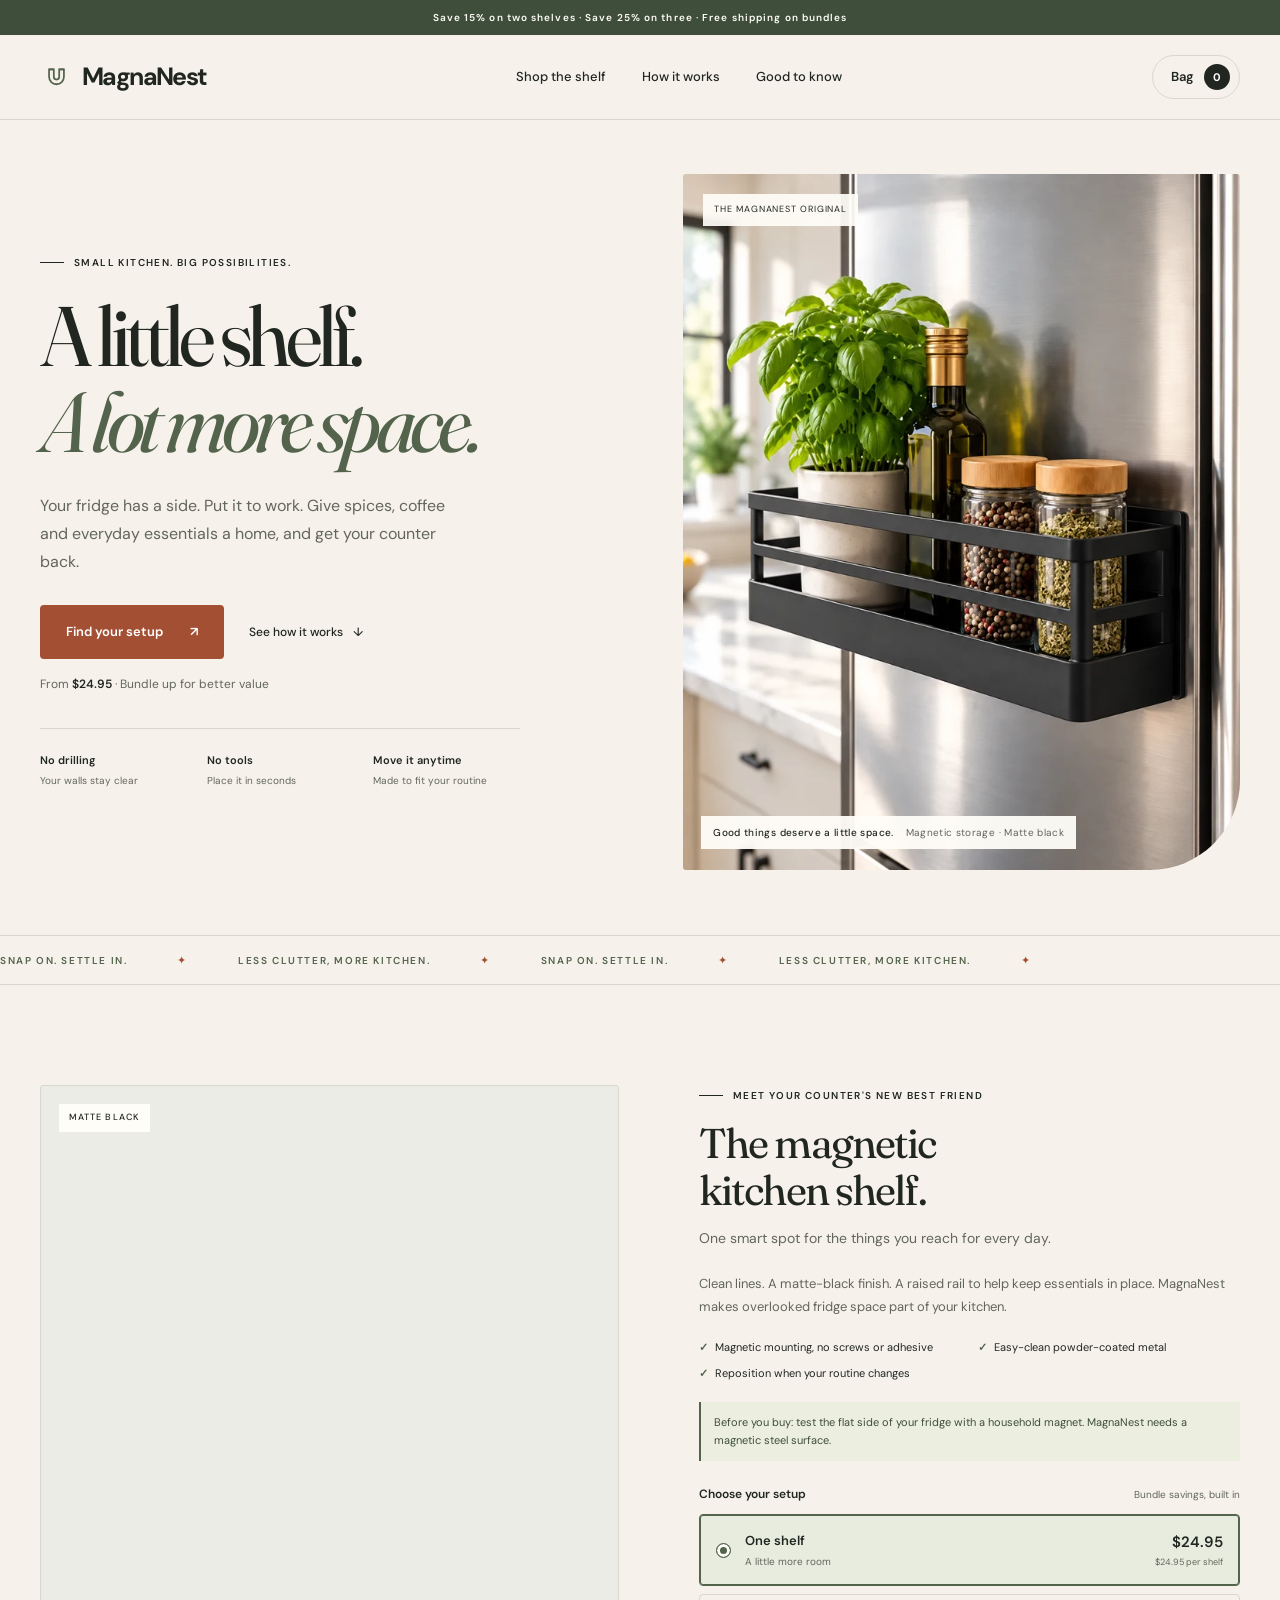
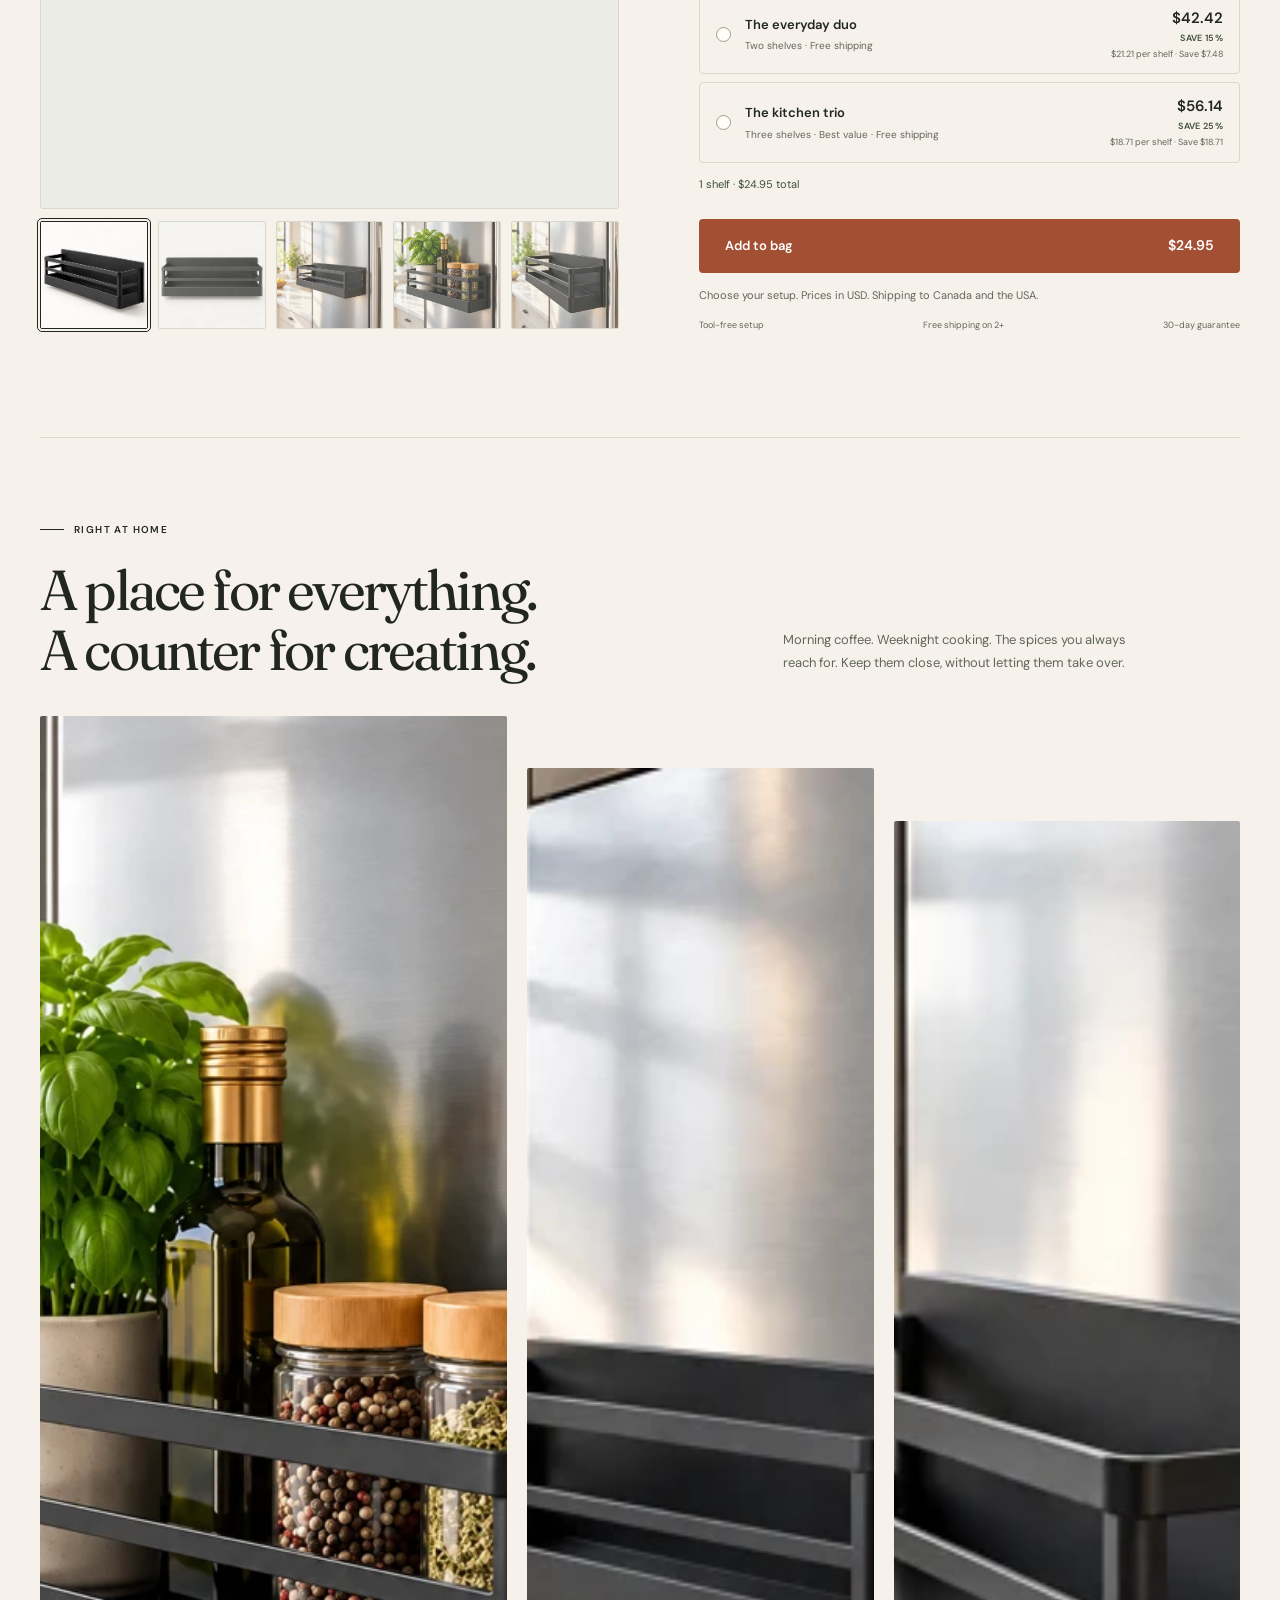
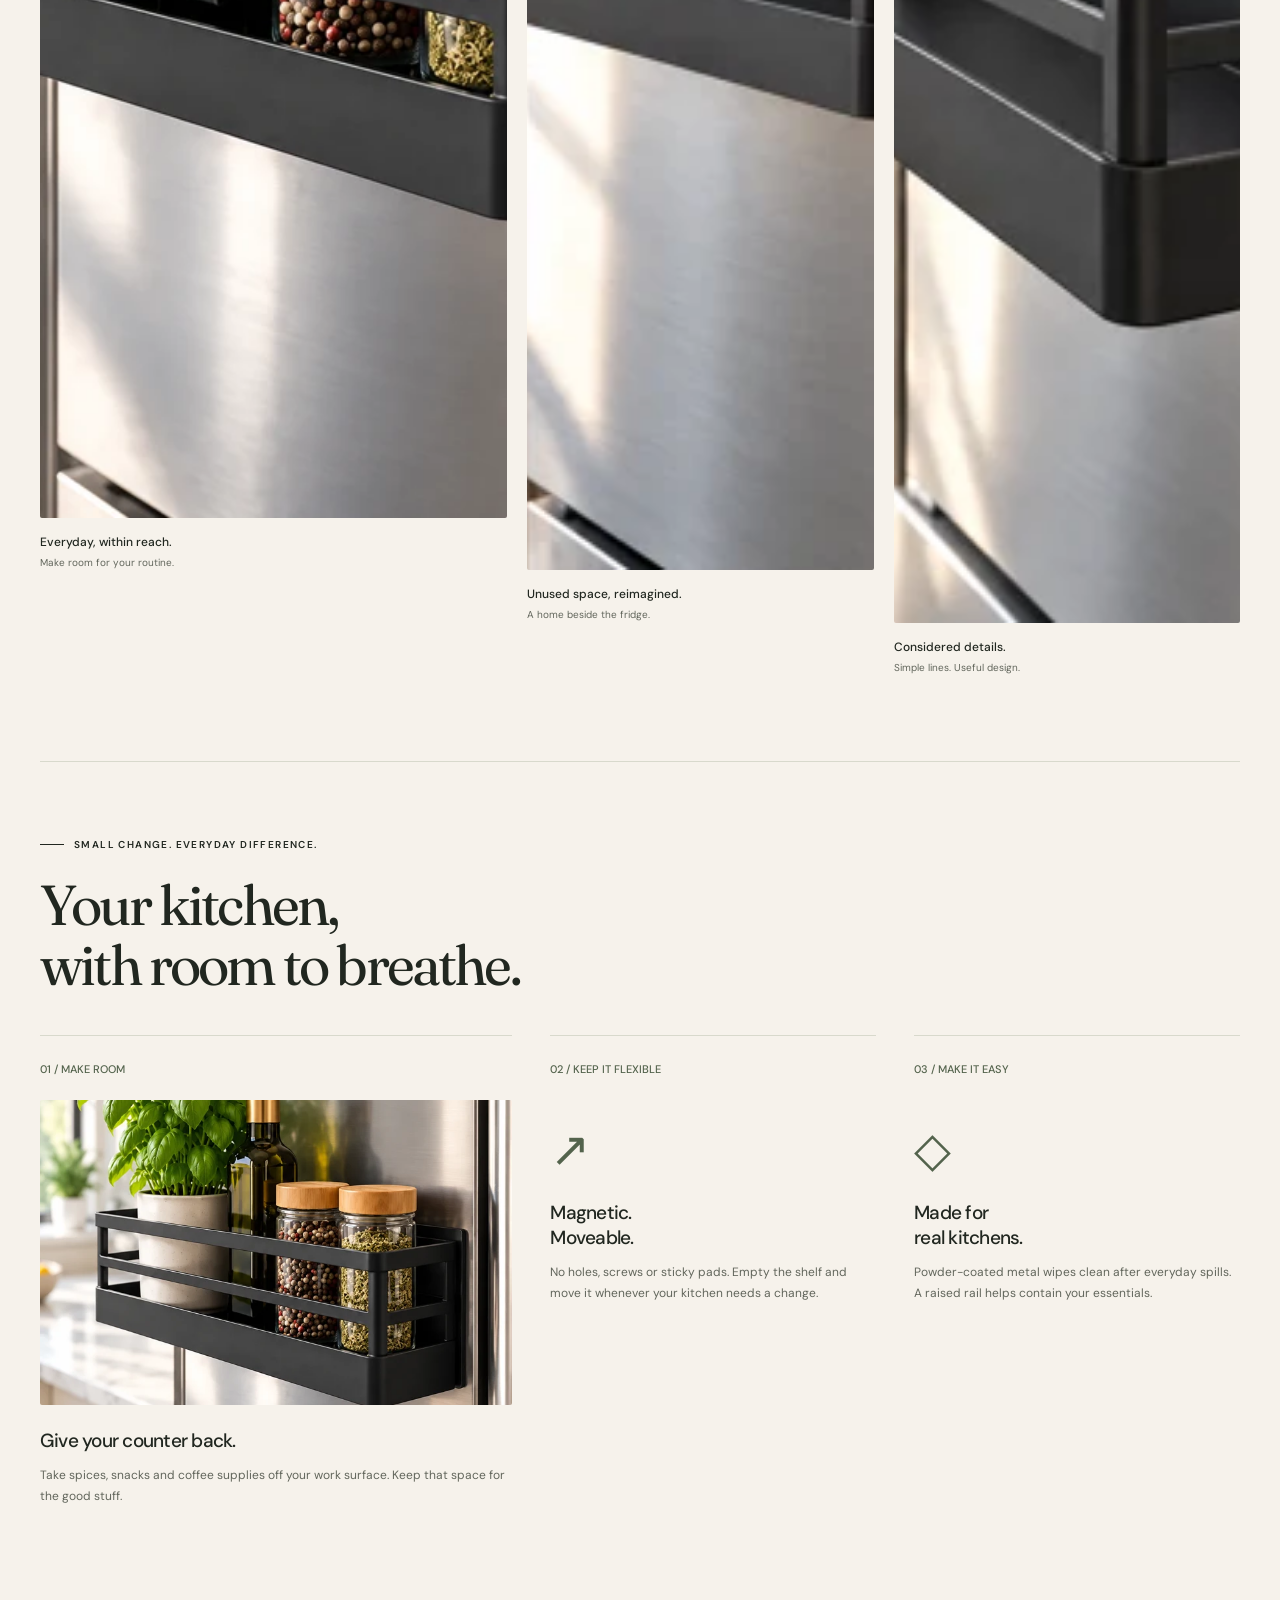
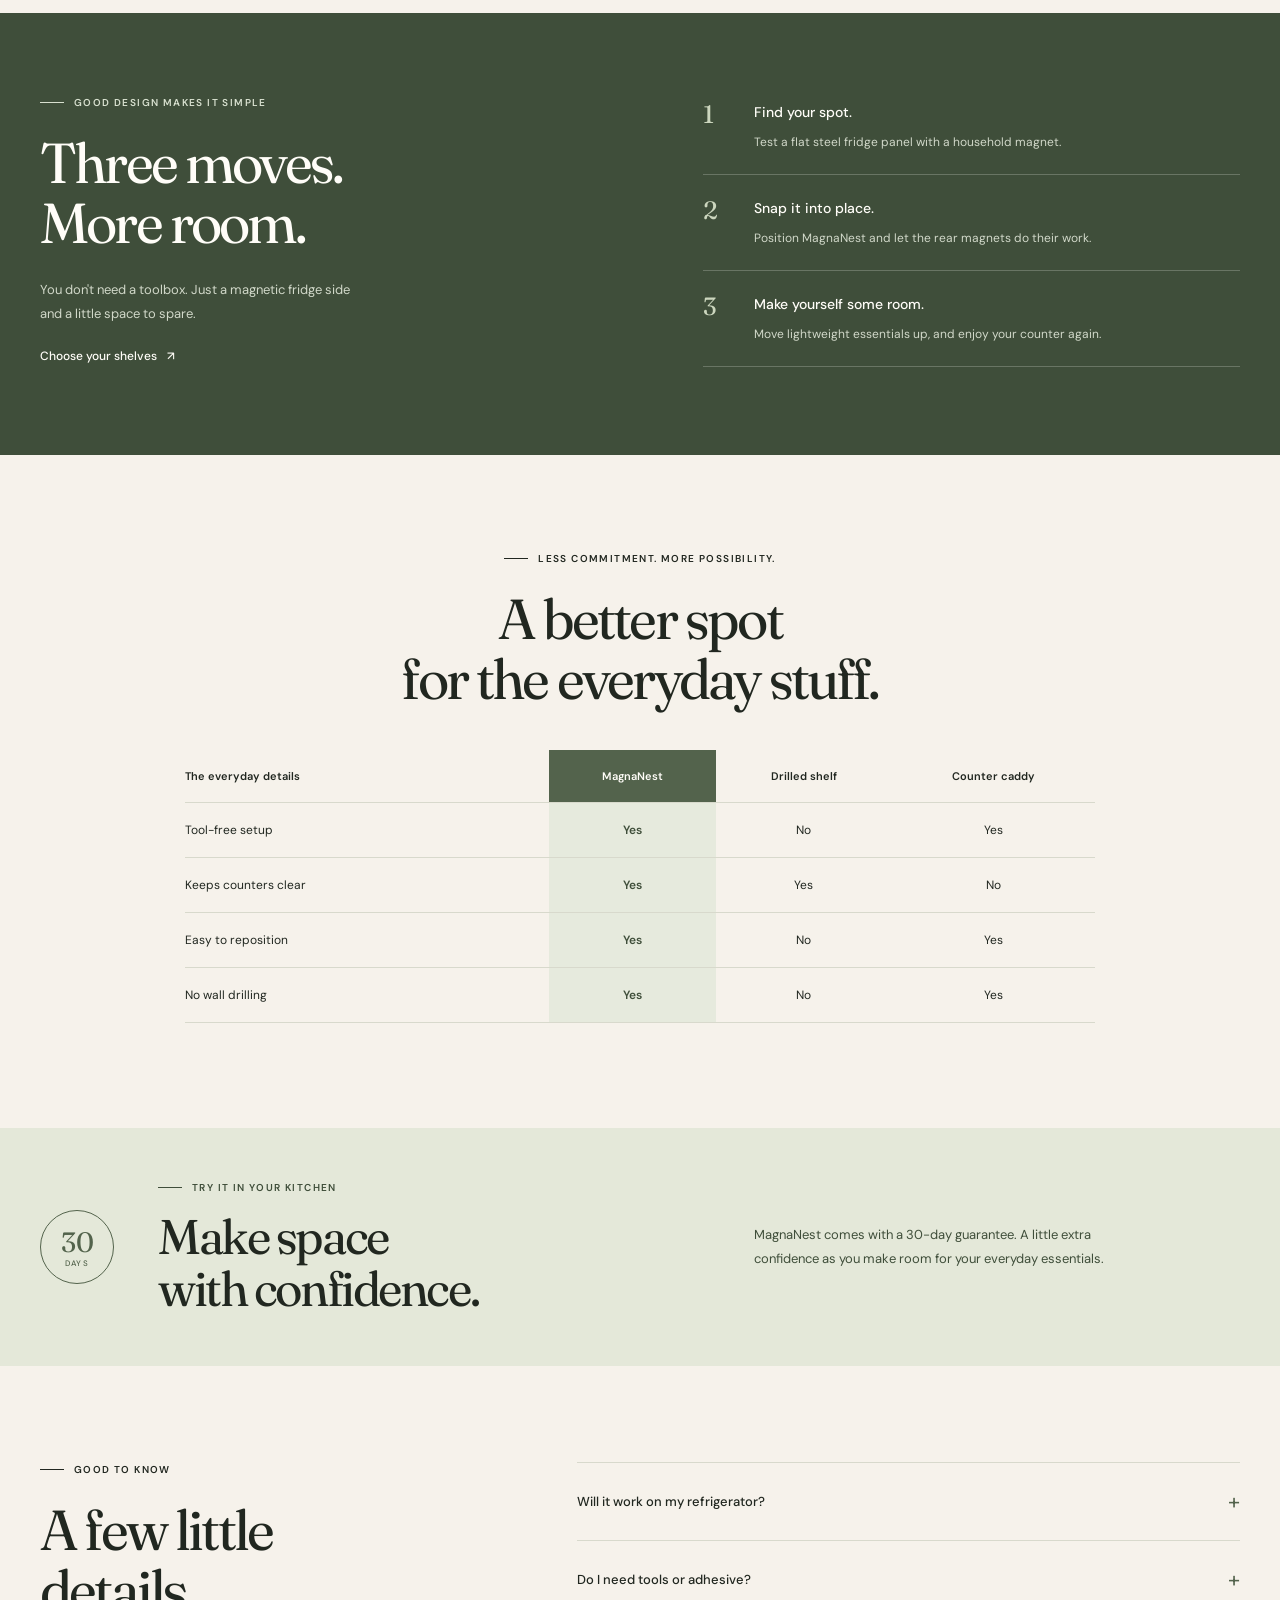
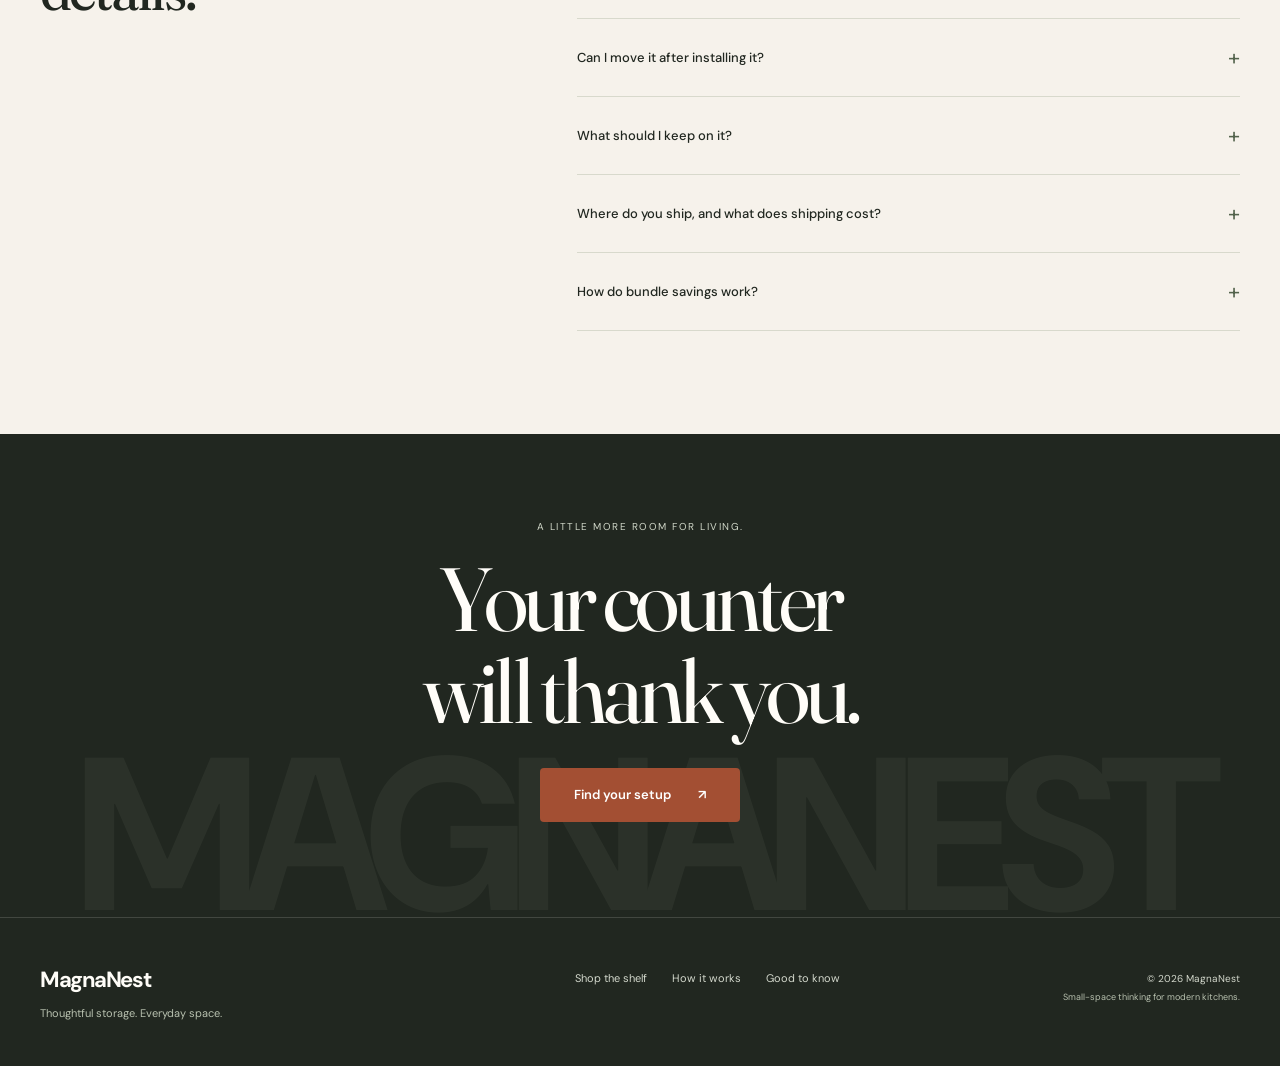
==== commit ac50d80d: "Export the live Magnanest store to Cloudflare and connect USD Stripe checkout" ====
--- a/index.html
+++ b/index.html
@@ -3,142 +3,160 @@
 <head>
   <meta charset="utf-8">
   <meta name="viewport" content="width=device-width,initial-scale=1">
-  <meta name="description" content="MagnaNest magnetic refrigerator storage shelf — instant kitchen storage with no drilling, tools, or counter clutter.">
-  <meta name="theme-color" content="#172019">
-  <title>MagnaNest — Space that sticks.</title>
+  <meta name="description" content="Make room for everyday essentials with the MagnaNest magnetic refrigerator shelf. No drilling, no tools. Shop single shelves and save with bundles.">
+  <meta name="theme-color" content="#f6f2eb">
+  <meta property="og:title" content="MagnaNest — A little shelf. A lot more space.">
+  <meta property="og:description" content="Put the side of your fridge to work. Magnetic kitchen storage with no drilling or tools.">
+  <meta property="og:type" content="website">
+  <meta property="og:url" content="https://magnanest.pages.dev/">
+  <meta property="og:image" content="https://magnanest.pages.dev/assets/optimized/magnanest-lifestyle-hd-1122.webp">
+  <title>MagnaNest — A little shelf. A lot more space.</title>
+  <link rel="canonical" href="https://magnanest.pages.dev/">
   <link rel="icon" href="/favicon.svg" type="image/svg+xml">
   <link rel="preconnect" href="https://fonts.googleapis.com">
   <link rel="preconnect" href="https://fonts.gstatic.com" crossorigin>
-  <link href="https://fonts.googleapis.com/css2?family=DM+Sans:wght@400;500;600;700&family=Manrope:wght@500;600;700;800&display=swap" rel="stylesheet">
+  <link href="https://fonts.googleapis.com/css2?family=DM+Sans:wght@400;500;600;700&family=Fraunces:ital,wght@0,400;0,500;0,600;1,400;1,500&display=swap" rel="stylesheet">
   <link rel="stylesheet" href="styles.css">
+  <script src="checkout-config.js" defer></script>
+  <script src="app.js" defer></script>
 </head>
 <body>
-  <div class="announcement">FREE SHIPPING ON 2+ SHELVES <span>•</span> SAVE 15% ON 2 / 25% ON 3 <span>•</span> 30-DAY GUARANTEE</div>
+  <a class="skip-link" href="#main">Skip to content</a>
+  <div class="announcement" aria-label="Current bundle offers">Save 15% on two shelves · Save 25% on three · Free shipping on bundles</div>
   <header class="site-header wrap" id="top">
     <a class="brand" href="#top" aria-label="MagnaNest home">
-      <span class="brand-icon" aria-hidden="true"><svg viewBox="0 0 40 40"><path d="M9 8h7v11a4 4 0 0 0 8 0V8h7v11a11 11 0 0 1-22 0V8Z"/><path d="M9 8h7M24 8h7"/></svg></span><span>MagnaNest</span>
+      <span class="brand-icon" aria-hidden="true"><svg viewBox="0 0 40 40"><path d="M9 8h7v11a4 4 0 0 0 8 0V8h7v11a11 11 0 0 1-22 0V8Z"/><path d="M9 8h7M24 8h7"/></svg></span>
+      <span>MagnaNest</span>
     </a>
-    <nav><a href="#why">Why it works</a><a href="#shop">Shop</a><a href="#faq">FAQ</a></nav>
-    <button class="cart-pill" id="cartOpen" type="button">Cart <b id="cartCount">0</b></button>
+    <nav aria-label="Main navigation"><a href="#shop">Shop the shelf</a><a href="#how">How it works</a><a href="#faq">Good to know</a></nav>
+    <button class="cart-pill" id="cartOpen" type="button" aria-haspopup="dialog" aria-controls="cartDrawer">Bag <b id="cartCount" aria-live="polite" aria-atomic="true">0</b></button>
   </header>
 
-  <main>
-    <section class="hero wrap">
+  <main id="main" tabindex="-1">
+    <section class="hero wrap" aria-labelledby="heroTitle">
       <div class="hero-copy">
-        <p class="eyebrow"><i></i> MAGNETIC STORAGE, RETHOUGHT</p>
-        <h1>Space that<br><em>sticks.</em></h1>
-        <p class="lede">Turn the unused side of your fridge into useful storage in seconds. No drilling. No tools. No counter clutter.</p>
-        <div class="hero-actions"><a class="btn dark" href="#shop">Shop MagnaNest <span>↗</span></a><a class="soft-link" href="#how">See how it works <span>↓</span></a></div>
-        <div class="micro-proof"><div><strong>Tool-free</strong><span>Installs in seconds</span></div><div><strong>Powder-coated</strong><span>Easy-clean metal</span></div><div><strong>Repositionable</strong><span>Move it anytime</span></div></div>
+        <p class="eyebrow"><i aria-hidden="true"></i> SMALL KITCHEN. BIG POSSIBILITIES.</p>
+        <h1 id="heroTitle">A little shelf.<br><em>A lot more space.</em></h1>
+        <p class="lede">Your fridge has a side. Put it to work. Give spices, coffee and everyday essentials a home, and get your counter back.</p>
+        <div class="hero-actions"><a class="btn dark" href="#shop">Find your setup <span aria-hidden="true">↗</span></a><a class="soft-link" href="#how">See how it works <span aria-hidden="true">↓</span></a></div>
+        <p class="hero-offer">From <strong>$24.95</strong> · Bundle up for better value</p>
+        <div class="micro-proof"><div><strong>No drilling</strong><span>Your walls stay clear</span></div><div><strong>No tools</strong><span>Place it in seconds</span></div><div><strong>Move it anytime</strong><span>Made to fit your routine</span></div></div>
       </div>
-      <div class="hero-art reveal-scale" data-parallax>
-        <img class="hero-photo product-photo" src="assets/magnanest-product-4.webp" alt="MagnaNest matte-black magnetic refrigerator shelf styled in a modern kitchen" fetchpriority="high">
-        <div class="hero-shade"></div>
-        <div class="photo-chip">PRODUCT VIEW • MATTE BLACK</div>
-        <div class="floating-note n1"><small>01</small><b>Snap on.</b><span>Magnets do the work.</span></div>
-        <div class="floating-note n2"><small>02</small><b>Load up.</b><span>Clear the counter.</span></div>
+      <div class="hero-art" data-parallax>
+        <img class="cdn-image hero-photo product-photo" src="assets/optimized/magnanest-lifestyle-hd-720.webp" alt="Matte-black MagnaNest shelf mounted on a refrigerator, holding herbs, oil and spice jars" width="1122" height="1402" fetchpriority="high" srcset="assets/optimized/magnanest-lifestyle-hd-360.webp 360w, assets/optimized/magnanest-lifestyle-hd-720.webp 720w, assets/optimized/magnanest-lifestyle-hd-1122.webp 1122w" sizes="(max-width: 700px) 90vw, (max-width: 1100px) 45vw, 560px" data-fallback="assets/magnanest-product-4.webp" decoding="async">
+        <span class="photo-chip">THE MAGNANEST ORIGINAL</span>
+        <div class="hero-caption"><b>Good things deserve a little space.</b><span>Magnetic storage · Matte black</span></div>
       </div>
     </section>
 
-    <div class="ticker reveal"><div>NO DRILLING <b>✦</b> NO TOOLS <b>✦</b> NO COUNTER CLUTTER <b>✦</b> NO DRILLING <b>✦</b> NO TOOLS <b>✦</b> NO COUNTER CLUTTER <b>✦</b></div></div>
+    <div class="ticker" aria-label="No tools, no drilling, more counter space"><div aria-hidden="true">SNAP ON. SETTLE IN. <b>✦</b> LESS CLUTTER, MORE KITCHEN. <b>✦</b> SNAP ON. SETTLE IN. <b>✦</b> LESS CLUTTER, MORE KITCHEN. <b>✦</b></div></div>
 
-    <section class="visual-story wrap reveal" aria-label="MagnaNest product showcase">
-      <div class="story-head">
-        <div><p class="eyebrow"><i></i> PRODUCT, UP CLOSE.</p><h2>Built to disappear<br>into your kitchen.</h2></div>
-        <p>Clean matte-black metal, a low-profile silhouette, and storage that lives on unused vertical space—not on your counter.</p>
+    <section class="product wrap" id="shop" aria-labelledby="productTitle">
+      <div class="product-gallery">
+        <div class="product-main-frame" data-parallax>
+          <span class="badge">MATTE BLACK</span>
+          <img class="cdn-image" id="productMain" src="assets/optimized/magnanest-studio-hd-720.webp" alt="Front and side view of the matte-black MagnaNest magnetic refrigerator shelf" width="1122" height="1402" loading="lazy" srcset="assets/optimized/magnanest-studio-hd-360.webp 360w, assets/optimized/magnanest-studio-hd-720.webp 720w, assets/optimized/magnanest-studio-hd-1122.webp 1122w" sizes="(max-width: 700px) calc(100vw - 40px), (max-width: 1100px) 45vw, 580px" data-fallback="assets/magnanest-product-1.webp" decoding="async">
+        </div>
+        <div class="gallery-thumbs" aria-label="Product photographs">
+          <button class="gallery-thumb active" data-image="assets/optimized/magnanest-studio-hd-720.webp" data-srcset="assets/optimized/magnanest-studio-hd-360.webp 360w, assets/optimized/magnanest-studio-hd-720.webp 720w, assets/optimized/magnanest-studio-hd-1122.webp 1122w" data-sizes="(max-width: 700px) calc(100vw - 40px), (max-width: 1100px) 45vw, 580px" data-fallback="assets/magnanest-product-1.webp" data-alt="Front and side view of the matte-black MagnaNest shelf" type="button" aria-label="View shelf from the front" aria-pressed="true"><img src="assets/magnanest-product-1.webp" alt="" loading="lazy"></button>
+          <button class="gallery-thumb" data-image="assets/optimized/magnanest-front-hd-720.webp" data-srcset="assets/optimized/magnanest-front-hd-360.webp 360w, assets/optimized/magnanest-front-hd-720.webp 720w, assets/optimized/magnanest-front-hd-1122.webp 1122w" data-sizes="(max-width: 700px) calc(100vw - 40px), (max-width: 1100px) 45vw, 580px" data-fallback="assets/magnanest-product-2.webp" data-alt="MagnaNest magnetic shelf product detail" type="button" aria-label="View product detail" aria-pressed="false"><img src="assets/magnanest-product-2.webp" alt="" loading="lazy"></button>
+          <button class="gallery-thumb" data-image="assets/optimized/magnanest-empty-hd-720.webp" data-srcset="assets/optimized/magnanest-empty-hd-360.webp 360w, assets/optimized/magnanest-empty-hd-720.webp 720w, assets/optimized/magnanest-empty-hd-1122.webp 1122w" data-sizes="(max-width: 700px) calc(100vw - 40px), (max-width: 1100px) 45vw, 580px" data-fallback="assets/magnanest-product-3.webp" data-alt="Empty MagnaNest shelf mounted on a refrigerator" type="button" aria-label="View shelf on a refrigerator" aria-pressed="false"><img src="assets/magnanest-product-3.webp" alt="" loading="lazy"></button>
+          <button class="gallery-thumb" data-image="assets/optimized/magnanest-lifestyle-hd-720.webp" data-srcset="assets/optimized/magnanest-lifestyle-hd-360.webp 360w, assets/optimized/magnanest-lifestyle-hd-720.webp 720w, assets/optimized/magnanest-lifestyle-hd-1122.webp 1122w" data-sizes="(max-width: 700px) calc(100vw - 40px), (max-width: 1100px) 45vw, 580px" data-fallback="assets/magnanest-product-4.webp" data-alt="MagnaNest holding herbs, oil and spice jars beside a kitchen counter" type="button" aria-label="View the shelf in a kitchen" aria-pressed="false"><img src="assets/magnanest-product-4.webp" alt="" loading="lazy"></button>
+          <button class="gallery-thumb" data-image="assets/optimized/magnanest-side-hd-720.webp" data-srcset="assets/optimized/magnanest-side-hd-360.webp 360w, assets/optimized/magnanest-side-hd-720.webp 720w, assets/optimized/magnanest-side-hd-1122.webp 1122w" data-sizes="(max-width: 700px) calc(100vw - 40px), (max-width: 1100px) 45vw, 580px" data-fallback="assets/magnanest-product-5.webp" data-alt="Side detail of the MagnaNest refrigerator shelf" type="button" aria-label="View the side detail" aria-pressed="false"><img src="assets/magnanest-product-5.webp" alt="" loading="lazy"></button>
+        </div>
       </div>
-      <div class="photo-grid">
-        <figure class="photo-card photo-card-wide"><img src="assets/magnanest-product-3.webp" alt="Empty MagnaNest magnetic shelf mounted on a refrigerator" loading="lazy"><figcaption><b>See the shelf clearly</b><span>Clean, empty product view.</span></figcaption></figure>
-        <figure class="photo-card"><img src="assets/magnanest-product-1.webp" alt="MagnaNest shelf studio product photo" loading="lazy"><figcaption><b>Matte black finish</b><span>Minimal, modern, easy to style.</span></figcaption></figure>
-        <figure class="photo-card"><img src="assets/magnanest-product-5.webp" alt="MagnaNest shelf side detail" loading="lazy"><figcaption><b>Built for vertical space</b><span>Low-profile storage without drilling.</span></figcaption></figure>
+      <div class="product-copy">
+        <p class="eyebrow"><i aria-hidden="true"></i> MEET YOUR COUNTER'S NEW BEST FRIEND</p>
+        <h2 id="productTitle">The magnetic<br>kitchen shelf.</h2>
+        <p class="product-intro">One smart spot for the things you reach for every day.</p>
+        <p class="desc">Clean lines. A matte-black finish. A raised rail to help keep essentials in place. MagnaNest makes overlooked fridge space part of your kitchen.</p>
+        <div class="checklist"><span><b aria-hidden="true">✓</b> Magnetic mounting, no screws or adhesive</span><span><b aria-hidden="true">✓</b> Easy-clean powder-coated metal</span><span><b aria-hidden="true">✓</b> Reposition when your routine changes</span></div>
+        <p class="compatibility-note">Before you buy: test the flat side of your fridge with a household magnet. MagnaNest needs a magnetic steel surface.</p>
+        <div class="offer-head"><strong>Choose your setup</strong><span>Bundle savings, built in</span></div>
+        <div class="bundles" role="group" aria-label="Choose the number of shelves">
+          <button class="bundle active" data-qty="1" type="button" aria-pressed="true"><i class="bundle-dot" aria-hidden="true"></i><span><b>One shelf</b><small>A little more room</small></span><strong>$24.95<small class="bundle-unit">$24.95 per shelf</small></strong></button>
+          <button class="bundle" data-qty="2" type="button" aria-pressed="false"><i class="bundle-dot" aria-hidden="true"></i><span><b>The everyday duo</b><small>Two shelves · Free shipping</small></span><strong>$42.42 <em>SAVE 15%</em><small class="bundle-unit">$21.21 per shelf · Save $7.48</small></strong></button>
+          <button class="bundle" data-qty="3" type="button" aria-pressed="false"><i class="bundle-dot" aria-hidden="true"></i><span><b>The kitchen trio</b><small>Three shelves · Best value · Free shipping</small></span><strong>$56.14 <em>SAVE 25%</em><small class="bundle-unit">$18.71 per shelf · Save $18.71</small></strong></button>
+        </div>
+        <p class="selection-summary" id="selectionSummary" aria-live="polite" aria-atomic="true">One shelf · $24.95</p>
+        <button class="btn lime add" id="addToCart" type="button" aria-haspopup="dialog" aria-controls="cartDrawer"><span>Add to bag</span><strong id="buttonPrice">$24.95</strong></button>
+        <p class="product-availability" id="productAvailability">Online ordering opens soon. Explore your setup and save it in your bag.</p>
+        <div class="purchase-notes"><span>Tool-free setup</span><span>Free shipping on 2+</span><span>30-day guarantee</span></div>
+        <noscript><p>Enable JavaScript to choose a bundle and use the shopping bag.</p></noscript>
       </div>
     </section>
 
-    <section class="benefits wrap reveal" id="why">
-      <div class="section-title"><p class="eyebrow"><i></i> MAKE YOUR KITCHEN WORK HARDER</p><h2>Storage where you<br>didn’t know you had it.</h2></div>
-      <div class="benefit-grid"><article class="benefit big">
-        <span class="num">01</span>
-        <div class="benefit-photo"><img src="assets/magnanest-product-4.webp" alt="MagnaNest magnetic shelf styled with kitchen essentials" loading="lazy"></div>
-        <div><h3>Use the side of your fridge.</h3><p>Turn overlooked vertical space into a home for spices, coffee gear, snacks, wraps, and daily-use essentials.</p></div>
-      </article><article class="benefit"><span class="num">02</span><div class="line-icon">↯</div><h3>Magnetic. Not permanent.</h3><p>Mount it without holes, screws, or adhesives. Reposition it whenever your kitchen changes.</p></article><article class="benefit"><span class="num">03</span><div class="line-icon">◇</div><h3>Made for everyday mess.</h3><p>Durable powder-coated metal is easy to wipe down when cooking gets messy.</p></article></div>
-    </section>
-
-    <section class="how reveal" id="how"><div class="wrap how-inner"><div><p class="eyebrow light"><i></i> SECONDS, NOT SCREWDRIVERS</p><h2>From box to useful<br>in three moves.</h2><p class="how-lede">No measuring tape. No hardware bag. No “I’ll install it this weekend.”</p></div><ol><li><span>1</span><div><b>Find your spot</b><p>Choose a flat, magnetic steel side panel on your refrigerator.</p></div></li><li><span>2</span><div><b>Place MagnaNest</b><p>Let the rear magnets hold the shelf in position.</p></div></li><li><span>3</span><div><b>Clear the counter</b><p>Move your everyday essentials up and off your work surface.</p></div></li></ol></div></section>
-
-    <section class="product wrap reveal" id="shop">
-      <div class="product-gallery">
-        <div class="product-main-frame" data-parallax>
-          <span class="badge">MATTE BLACK</span>
-          <img id="productMain" src="assets/magnanest-product-1.webp" alt="MagnaNest magnetic refrigerator storage shelf">
-          <div class="image-cue"><span>Move cursor</span><b>↗</b></div>
-        </div>
-        <div class="gallery-thumbs" aria-label="Product image gallery">
-          <button class="gallery-thumb active" data-image="assets/magnanest-product-1.webp" type="button" aria-label="View product image 1"><img src="assets/magnanest-product-1.webp" alt="" loading="lazy"></button><button class="gallery-thumb" data-image="assets/magnanest-product-2.webp" type="button" aria-label="View product image 2"><img src="assets/magnanest-product-2.webp" alt="" loading="lazy"></button><button class="gallery-thumb" data-image="assets/magnanest-product-3.webp" type="button" aria-label="View product image 3"><img src="assets/magnanest-product-3.webp" alt="" loading="lazy"></button><button class="gallery-thumb" data-image="assets/magnanest-product-4.webp" type="button" aria-label="View product image 4"><img src="assets/magnanest-product-4.webp" alt="" loading="lazy"></button><button class="gallery-thumb" data-image="assets/magnanest-product-5.webp" type="button" aria-label="View product image 5"><img src="assets/magnanest-product-5.webp" alt="" loading="lazy"></button>
-        </div>
+    <section class="visual-story wrap reveal" aria-labelledby="storyTitle">
+      <div class="story-head">
+        <div><p class="eyebrow"><i aria-hidden="true"></i> RIGHT AT HOME</p><h2 id="storyTitle">A place for everything.<br>A counter for creating.</h2></div>
+        <p>Morning coffee. Weeknight cooking. The spices you always reach for. Keep them close, without letting them take over.</p>
       </div>
-      <div class="product-copy"><p class="eyebrow"><i></i> MAGNANEST™ ORIGINAL</p><h2>Magnetic Refrigerator<br>Storage Shelf</h2><div class="rating"><span>TOOL-FREE SETUP</span><small>Simple setup. Instant space.</small></div><p class="desc">A clean, sturdy shelf that turns unused fridge space into organized storage—without sacrificing your walls or countertop.</p><div class="checklist"><span><b>✓</b> Strong magnetic mounting</span><span><b>✓</b> Powder-coated metal construction</span><span><b>✓</b> Raised rail helps contain stored items</span><span><b>✓</b> Repositions without tools</span></div><div class="offer-head"><strong>Choose your setup</strong><span>Save more with bundles</span></div>
-        <div class="bundles"><button class="bundle active" data-qty="1" data-price="24.95" type="button"><span><b>1 Shelf</b><small>Starter</small></span><strong>$24.95</strong></button><button class="bundle" data-qty="2" data-price="42.42" type="button"><span><b>2 Shelves</b><small>Most popular</small></span><strong>$42.42 <em>SAVE 15%</em></strong></button><button class="bundle" data-qty="3" data-price="56.14" type="button"><span><b>3 Shelves</b><small>Best value</small></span><strong>$56.14 <em>SAVE 25%</em></strong></button></div>
-        <button class="btn lime add" id="addToCart" type="button"><span>Add to cart</span><strong id="buttonPrice">$24.95</strong></button><div class="purchase-notes"><span>⌁ Secure checkout</span><span>→ Fast dispatch</span><span>◇ 30-day guarantee</span></div>
+      <div class="photo-grid">
+        <figure class="photo-card photo-card-wide"><img class="cdn-image" src="assets/optimized/magnanest-lifestyle-hd-720.webp" alt="MagnaNest making room for herbs and spices on a refrigerator side" width="1122" height="1402" loading="lazy" srcset="assets/optimized/magnanest-lifestyle-hd-360.webp 360w, assets/optimized/magnanest-lifestyle-hd-720.webp 720w, assets/optimized/magnanest-lifestyle-hd-1122.webp 1122w" sizes="(max-width: 700px) 90vw, (max-width: 1100px) 45vw, 560px" data-fallback="assets/magnanest-product-4.webp" decoding="async"><figcaption><b>Everyday, within reach.</b><span>Make room for your routine.</span></figcaption></figure>
+        <figure class="photo-card"><img class="cdn-image" src="assets/optimized/magnanest-empty-hd-720.webp" alt="An empty MagnaNest shelf on the side of a refrigerator" width="1122" height="1402" loading="lazy" srcset="assets/optimized/magnanest-empty-hd-360.webp 360w, assets/optimized/magnanest-empty-hd-720.webp 720w, assets/optimized/magnanest-empty-hd-1122.webp 1122w" sizes="(max-width: 700px) calc((100vw - 53px) / 2), (max-width: 1100px) 30vw, 360px" data-fallback="assets/magnanest-product-3.webp" decoding="async"><figcaption><b>Unused space, reimagined.</b><span>A home beside the fridge.</span></figcaption></figure>
+        <figure class="photo-card"><img class="cdn-image" src="assets/optimized/magnanest-side-hd-720.webp" alt="Close-up of the matte-black shelf and raised rail" width="1122" height="1402" loading="lazy" srcset="assets/optimized/magnanest-side-hd-360.webp 360w, assets/optimized/magnanest-side-hd-720.webp 720w, assets/optimized/magnanest-side-hd-1122.webp 1122w" sizes="(max-width: 700px) calc((100vw - 53px) / 2), (max-width: 1100px) 30vw, 360px" data-fallback="assets/magnanest-product-5.webp" decoding="async"><figcaption><b>Considered details.</b><span>Simple lines. Useful design.</span></figcaption></figure>
       </div>
     </section>
 
-    <section class="comparison wrap reveal"><div class="section-title centered"><p class="eyebrow"><i></i> LESS COMMITMENT, MORE ROOM</p><h2>A smarter place<br>for the everyday stuff.</h2></div><div class="compare"><div class="row head"><span></span><b>MagnaNest</b><b>Drilled shelf</b><b>Counter caddy</b></div><div class="row"><span>Tool-free setup</span><b>✓</b><i>—</i><i>✓</i></div><div class="row"><span>Keeps counters clear</span><b>✓</b><i>✓</i><i>—</i></div><div class="row"><span>Easy to reposition</span><b>✓</b><i>—</i><i>✓</i></div><div class="row"><span>No wall damage</span><b>✓</b><i>—</i><i>✓</i></div></div></section>
+    <section class="benefits wrap reveal" id="why" aria-labelledby="benefitsTitle">
+      <div class="section-title"><p class="eyebrow"><i aria-hidden="true"></i> SMALL CHANGE. EVERYDAY DIFFERENCE.</p><h2 id="benefitsTitle">Your kitchen,<br>with room to breathe.</h2></div>
+      <div class="benefit-grid">
+        <article class="benefit big"><span class="num">01 / MAKE ROOM</span><div class="benefit-photo"><img class="cdn-image" src="assets/optimized/magnanest-lifestyle-hd-720.webp" alt="Kitchen essentials stored on MagnaNest" loading="lazy" width="1122" height="1402" srcset="assets/optimized/magnanest-lifestyle-hd-360.webp 360w, assets/optimized/magnanest-lifestyle-hd-720.webp 720w, assets/optimized/magnanest-lifestyle-hd-1122.webp 1122w" sizes="(max-width: 700px) 90vw, (max-width: 1100px) 45vw, 560px" data-fallback="assets/magnanest-product-4.webp" decoding="async"></div><div><h3>Give your counter back.</h3><p>Take spices, snacks and coffee supplies off your work surface. Keep that space for the good stuff.</p></div></article>
+        <article class="benefit"><span class="num">02 / KEEP IT FLEXIBLE</span><div class="line-icon" aria-hidden="true">↗</div><h3>Magnetic.<br>Moveable.</h3><p>No holes, screws or sticky pads. Empty the shelf and move it whenever your kitchen needs a change.</p></article>
+        <article class="benefit"><span class="num">03 / MAKE IT EASY</span><div class="line-icon" aria-hidden="true">◇</div><h3>Made for<br>real kitchens.</h3><p>Powder-coated metal wipes clean after everyday spills. A raised rail helps contain your essentials.</p></article>
+      </div>
+    </section>
 
-    <section class="guarantee reveal"><div class="wrap guarantee-inner"><div class="seal">✓</div><div><p class="eyebrow light"><i></i> TRY IT IN YOUR KITCHEN</p><h2>30 days to make<br>space for better.</h2></div><p>If MagnaNest isn’t right for your setup, contact us within 30 days of delivery. We’ll help make it right under our return policy.</p></div></section>
+    <section class="how reveal" id="how" aria-labelledby="howTitle"><div class="wrap how-inner">
+      <div><p class="eyebrow light"><i aria-hidden="true"></i> GOOD DESIGN MAKES IT SIMPLE</p><h2 id="howTitle">Three moves.<br>More room.</h2><p class="how-lede">You don't need a toolbox. Just a magnetic fridge side and a little space to spare.</p><a class="soft-link" href="#shop">Choose your shelves <span aria-hidden="true">↗</span></a></div>
+      <ol><li><span>1</span><div><b>Find your spot.</b><p>Test a flat steel fridge panel with a household magnet.</p></div></li><li><span>2</span><div><b>Snap it into place.</b><p>Position MagnaNest and let the rear magnets do their work.</p></div></li><li><span>3</span><div><b>Make yourself some room.</b><p>Move lightweight essentials up, and enjoy your counter again.</p></div></li></ol>
+    </div></section>
 
-    <section class="faq wrap reveal" id="faq"><div class="section-title"><p class="eyebrow"><i></i> NEED TO KNOW</p><h2>Questions,<br>answered.</h2></div><div class="faq-list"><details><summary>Will MagnaNest work on my refrigerator?<span>+</span></summary><p>MagnaNest is designed for flat, magnetic steel surfaces. Some stainless-look refrigerators are not magnetic, so test your fridge with a household magnet before ordering.</p></details><details><summary>Do I need tools or adhesive?<span>+</span></summary><p>No. MagnaNest attaches magnetically, so there are no screws, wall anchors, or sticky pads required for normal installation.</p></details><details><summary>Can I move it after installing it?<span>+</span></summary><p>Yes. Remove stored items first, lift the shelf away, and place it in a new position.</p></details><details><summary>What should I store on it?<span>+</span></summary><p>Use it for everyday lightweight kitchen essentials such as spices, snacks, coffee supplies, wraps, and small containers. Distribute weight evenly.</p></details></div></section>
+    <section class="comparison wrap reveal" aria-labelledby="comparisonTitle">
+      <div class="section-title centered"><p class="eyebrow"><i aria-hidden="true"></i> LESS COMMITMENT. MORE POSSIBILITY.</p><h2 id="comparisonTitle">A better spot<br>for the everyday stuff.</h2></div>
+      <table class="compare"><caption class="sr-only">Compare MagnaNest with a drilled shelf and a counter caddy</caption><thead><tr><th scope="col">The everyday details</th><th scope="col">MagnaNest</th><th scope="col">Drilled shelf</th><th scope="col">Counter caddy</th></tr></thead><tbody><tr><th scope="row">Tool-free setup</th><td>Yes</td><td>No</td><td>Yes</td></tr><tr><th scope="row">Keeps counters clear</th><td>Yes</td><td>Yes</td><td>No</td></tr><tr><th scope="row">Easy to reposition</th><td>Yes</td><td>No</td><td>Yes</td></tr><tr><th scope="row">No wall drilling</th><td>Yes</td><td>No</td><td>Yes</td></tr></tbody></table>
+    </section>
 
-    <section class="final-cta reveal"><div class="wordmark">MAGNANEST</div><div class="wrap final-inner"><p>YOUR COUNTER CALLED.</p><h2>It wants its<br>space back.</h2><a class="btn lime" href="#shop">Shop MagnaNest <span>↗</span></a></div></section>
+    <section class="guarantee reveal" aria-labelledby="guaranteeTitle"><div class="wrap guarantee-inner"><div class="seal" aria-hidden="true">30<span>DAYS</span></div><div><p class="eyebrow light"><i aria-hidden="true"></i> TRY IT IN YOUR KITCHEN</p><h2 id="guaranteeTitle">Make space<br>with confidence.</h2></div><p>MagnaNest comes with a 30-day guarantee. A little extra confidence as you make room for your everyday essentials.</p></div></section>
+
+    <section class="faq wrap reveal" id="faq" aria-labelledby="faqTitle">
+      <div class="section-title"><p class="eyebrow"><i aria-hidden="true"></i> GOOD TO KNOW</p><h2 id="faqTitle">A few little<br>details.</h2></div>
+      <div class="faq-list">
+        <details><summary>Will it work on my refrigerator?<span aria-hidden="true">+</span></summary><p>MagnaNest needs a flat, magnetic steel surface. Some stainless-look refrigerators are not magnetic. Test the side panel with a household magnet before ordering.</p></details>
+        <details><summary>Do I need tools or adhesive?<span aria-hidden="true">+</span></summary><p>No. The shelf attaches magnetically, with no screws, wall anchors or sticky pads.</p></details>
+        <details><summary>Can I move it after installing it?<span aria-hidden="true">+</span></summary><p>Yes. Remove the stored items first, lift the shelf away and place it in a new position.</p></details>
+        <details><summary>What should I keep on it?<span aria-hidden="true">+</span></summary><p>Lightweight everyday essentials such as spices, snacks, coffee supplies, wraps and small containers. Distribute weight evenly and keep your essentials lightweight.</p></details>
+        <details><summary>Where do you ship, and what does shipping cost?<span aria-hidden="true">+</span></summary><p>We ship to Canada and the USA. All prices are in USD. Shipping for one shelf is 12% of $24.95, rounded to $2.99. Orders of two or more shelves include free shipping.</p></details>
+        <details><summary>How do bundle savings work?<span aria-hidden="true">+</span></summary><p>A single shelf is $24.95. Two shelves are $42.42, saving $7.48. Three shelves are $56.14, saving $18.71. Bundle totals update in your bag, and orders of two or more shelves include free shipping. Savings are compared with buying the same number of single shelves.</p></details>
+      </div>
+    </section>
+
+    <section class="final-cta reveal" aria-labelledby="finalTitle"><div class="wordmark" aria-hidden="true">MAGNANEST</div><div class="wrap final-inner"><p>A LITTLE MORE ROOM FOR LIVING.</p><h2 id="finalTitle">Your counter<br>will thank you.</h2><a class="btn lime" href="#shop">Find your setup <span aria-hidden="true">↗</span></a></div></section>
   </main>
 
-  <footer><div class="wrap footer-inner"><div><a class="brand light-brand" href="#top"><span>MagnaNest</span></a><p>Small-space thinking for modern kitchens.</p></div><div class="footer-links"><a href="#why">Why MagnaNest</a><a href="#shop">Product</a><a href="#faq">FAQ</a></div><div class="copyright">© <span id="year"></span> MagnaNest<br><small>Independent product brand</small></div></div></footer>
+  <footer><div class="wrap footer-inner"><div><a class="brand light-brand" href="#top"><span>MagnaNest</span></a><p>Thoughtful storage. Everyday space.</p></div><nav class="footer-links" aria-label="Footer navigation"><a href="#shop">Shop the shelf</a><a href="#how">How it works</a><a href="#faq">Good to know</a></nav><div class="copyright">© <span id="year">2026</span> MagnaNest<br><small>Small-space thinking for modern kitchens.</small></div></div></footer>
 
   <div class="overlay" id="overlay" hidden></div>
-  <aside class="cart" id="cartDrawer" aria-hidden="true"><div class="cart-head"><div><p class="eyebrow"><i></i> YOUR CART</p><h3>Make some room.</h3></div><button id="cartClose" type="button">×</button></div><div class="cart-empty" id="cartEmpty"><div>✦</div><h4>Your cart is empty</h4><p>Choose a MagnaNest setup and it’ll appear here.</p><button class="btn dark" id="emptyShop" type="button">Shop now</button></div><div class="cart-filled" id="cartFilled" hidden>
-      <div class="cart-item">
-        <div class="thumb"><img src="assets/magnanest-product-1.webp" alt="MagnaNest magnetic refrigerator shelf"></div>
-        <div><b>MagnaNest Magnetic Shelf</b><small id="cartBundleLabel">1 Shelf</small><div class="qty"><button id="minus" type="button" aria-label="Remove one shelf">−</button><span id="cartQty">1</span><button id="plus" type="button" aria-label="Add one shelf">+</button></div></div>
-        <strong id="itemPrice">$24.95</strong>
-      </div>
-      <div class="shipping"><div><span id="progress"></span></div><p id="shipMessage">Add another shelf for free shipping.</p></div>
-      <div class="cart-savings" id="cartSavings" hidden><span>Bundle savings</span><strong id="savingsValue">$0.00</strong></div>
-      <div class="cart-upsell" id="cartUpsell">
-        <p class="upsell-kicker">SMART BUNDLE</p>
-        <h4 id="upsellTitle">Upgrade to 2 shelves</h4>
-        <p id="upsellCopy">Add one more shelf to unlock free shipping and 15% bundle savings.</p>
-        <button class="upsell-btn" id="upsellButton" type="button" data-target="2">Upgrade &amp; save 15%</button>
-      </div>
-      <div class="subtotal"><span>Subtotal</span><strong id="subtotal">$24.95</strong></div>
-      <p class="tax-note">Bundle pricing updates automatically as you change quantity.</p>
-      <button class="btn lime checkout-button" id="checkoutButton" type="button" disabled aria-describedby="checkoutStatus">Checkout <span aria-hidden="true">→</span></button>
-      <p class="stripe-credit" id="stripeCredit" hidden>Powered by <strong>Stripe</strong></p>
-      <p class="checkout-status" id="checkoutStatus" role="status" aria-live="polite">Loading checkout…</p>
-    </div></aside>
-  <div class="offer-modal" id="offerModal" hidden aria-hidden="true" role="dialog" aria-modal="true" aria-labelledby="offerTitle">
-    <div class="offer-card">
-      <button class="modal-x offer-x" id="offerClose" type="button" aria-label="Close bundle offer">×</button>
-      <div class="offer-photo"><img src="assets/magnanest-product-2.webp" alt="MagnaNest magnetic refrigerator shelf bundle"></div>
-      <div class="offer-body">
-        <p class="eyebrow"><i></i> ONE-TAP BUNDLE UPGRADE</p>
-        <span class="offer-badge" id="offerBadge">FREE SHIPPING</span>
-        <h3 id="offerTitle">Make it a pair and save 15%.</h3>
-        <p id="offerText">Add a second shelf before checkout and unlock the 2-pack bundle price plus free shipping.</p>
-        <div class="offer-price"><span id="offerWas">$49.90 regular</span><strong id="offerPrice">$42.42 total</strong></div>
-        <button class="btn lime offer-accept" id="acceptOffer" type="button">Upgrade my bundle <span>→</span></button>
-        <button class="offer-decline" id="declineOffer" type="button">Keep my current bundle</button>
-      </div>
+  <aside class="cart" id="cartDrawer" hidden role="dialog" aria-modal="true" aria-hidden="true" aria-labelledby="cartTitle" tabindex="-1">
+    <div class="cart-head"><div><p class="eyebrow"><i aria-hidden="true"></i> YOUR BAG</p><h3 id="cartTitle">Make some room.</h3></div><button id="cartClose" type="button" aria-label="Close your shopping bag">×</button></div>
+    <div class="cart-empty" id="cartEmpty"><div aria-hidden="true">✦</div><h4>A little room for something good.</h4><p>Find the MagnaNest setup that fits your kitchen.</p><button class="btn dark" id="emptyShop" type="button">Explore the shelf <span aria-hidden="true">↗</span></button></div>
+    <div class="cart-filled" id="cartFilled" hidden>
+      <div class="cart-item"><div class="thumb"><img src="assets/magnanest-product-1.webp" alt="MagnaNest magnetic refrigerator shelf"></div><div><b>MagnaNest Magnetic Shelf</b><small id="cartBundleLabel">One shelf</small><small id="cartUnitPrice">$24.95 per shelf</small><div class="qty"><button id="minus" type="button" aria-label="Remove one shelf">−</button><span id="cartQty" aria-live="polite">1</span><button id="plus" type="button" aria-label="Add one shelf">+</button></div><button class="cart-remove" id="cartRemove" type="button">Remove</button></div><strong id="itemPrice">$24.95</strong></div>
+      <div class="shipping"><div role="presentation"><span id="progress"></span></div><p id="shipMessage" aria-live="polite">Add one more shelf for free shipping.</p></div>
+      <div class="cart-savings" id="cartSavings" hidden><span>You're saving</span><strong id="savingsValue">$0.00</strong></div>
+      <div class="cart-upsell" id="cartUpsell"><p class="upsell-kicker">A LITTLE MORE SPACE. A BETTER DEAL.</p><h4 id="upsellTitle">Make it a duo.</h4><p id="upsellCopy">Two shelves. Free shipping. 15% bundle savings.</p><button class="upsell-btn" id="upsellButton" type="button" data-target="2">See the duo</button></div>
+      <div class="cart-checkout"><div class="subtotal"><span>Subtotal</span><strong id="subtotal">$24.95</strong></div><div class="shipping-total"><span id="shippingLabel">Shipping (12%)</span><strong id="shippingCost">$2.99</strong></div><div class="subtotal order-total"><span>Total</span><strong id="orderTotal">$27.94</strong></div><p class="tax-note">All prices in USD. Ships to Canada and the USA. Shipping is 12% for one shelf and free for 2+.</p><button class="btn dark checkout" id="checkoutButton" type="button" disabled aria-describedby="checkoutStatus">Checkout <span aria-hidden="true">↗</span></button><p class="stripe-credit" id="stripeCredit" hidden>Powered by <strong>Stripe</strong></p><p class="checkout-status" id="checkoutStatus" role="status">Online ordering opens soon. Your selection is saved on this device.</p></div>
     </div>
+  </aside>
+
+  <div class="offer-modal" id="offerModal" hidden aria-hidden="true" role="dialog" aria-modal="true" aria-labelledby="offerTitle" tabindex="-1">
+    <div class="offer-card"><button class="modal-x offer-x" id="offerClose" type="button" aria-label="Close bundle offer">×</button><div class="offer-photo"><img class="cdn-image" src="assets/optimized/magnanest-lifestyle-hd-720.webp" alt="MagnaNest shelf with everyday kitchen essentials" loading="lazy" width="1122" height="1402" srcset="assets/optimized/magnanest-lifestyle-hd-360.webp 360w, assets/optimized/magnanest-lifestyle-hd-720.webp 720w, assets/optimized/magnanest-lifestyle-hd-1122.webp 1122w" sizes="(max-width: 700px) 90vw, (max-width: 1100px) 45vw, 560px" data-fallback="assets/magnanest-product-4.webp" decoding="async"></div><div class="offer-body"><p class="eyebrow"><i aria-hidden="true"></i> A LITTLE MORE ROOM?</p><span class="offer-badge" id="offerBadge">FREE SHIPPING</span><h3 id="offerTitle">Make it a duo.</h3><p id="offerText">Add a second shelf for $17.47 more. Save $7.48 compared with two singles, and unlock free shipping.</p><div class="offer-price"><span id="offerWas">$49.90 as singles</span><strong id="offerPrice">$42.42 total</strong></div><button class="btn lime offer-accept" id="acceptOffer" type="button">Choose the duo <span aria-hidden="true">→</span></button><button class="offer-decline" id="declineOffer" type="button">Keep my current setup</button></div></div>
   </div>
 
-  <aside class="promo-toast" id="promoToast" hidden aria-live="polite">
-    <button id="promoClose" type="button" aria-label="Dismiss bundle offer">×</button>
-    <small>BUNDLE SAVINGS ACTIVE</small>
-    <strong>2 shelves save 15%. 3 save 25%.</strong>
-    <span>Plus free shipping when you choose 2 or more.</span>
-    <button class="promo-link" id="promoShop" type="button">See bundle deals →</button>
+  <aside class="promo-toast" id="promoToast" hidden aria-label="Bundle promotion">
+    <button id="promoClose" type="button" aria-label="Dismiss bundle promotion">×</button><small>MORE ROOM. BETTER VALUE.</small><strong>Good things come in pairs.<br>And trios.</strong><span>Save 15% on two shelves or 25% on three.<br>Free shipping with both.</span><button class="promo-link" id="promoShop" type="button">Find your bundle <span aria-hidden="true">→</span></button>
   </aside>
 
-  <div class="mobile-buy"><div><span>MagnaNest</span><b id="mobilePrice">$24.95</b></div><a class="btn lime" href="#shop">Choose bundle</a></div>
-  <script src="app.js"></script>
+  <div class="mobile-buy" hidden><div><span>Your MagnaNest setup</span><b id="mobilePrice">$24.95</b></div><button class="btn lime" id="mobileAdd" type="button" aria-haspopup="dialog" aria-controls="cartDrawer">Add to bag <span aria-hidden="true">↗</span></button></div>
 </body>
 </html>
--- a/styles.css
+++ b/styles.css
@@ -1,173 +1,868 @@
-:root{--ink:#111411;--cream:#f4f1ea;--paper:#fffdf9;--sage:#dce4de;--lime:#c56c45;--accent:#c56c45;--accent-deep:#9f4f30;--accent-soft:#eed8cc;--green:#738277;--green-deep:#536259;--steel:#c9ceca;--muted:#666d68;--line:rgba(17,20,17,.13);--shadow:0 24px 70px rgba(22,27,23,.12)}*{box-sizing:border-box}html{scroll-behavior:smooth}body{margin:0;background:var(--cream);color:var(--ink);font-family:'DM Sans',sans-serif;overflow-x:hidden}.wrap{width:min(1180px,calc(100% - 44px));margin:auto}.announcement{height:34px;background:var(--ink);color:#fff;display:flex;align-items:center;justify-content:center;gap:14px;font:700 10px Manrope;letter-spacing:.15em}.announcement span{color:#e2a488}.site-header{height:86px;display:flex;align-items:center;justify-content:space-between;border-bottom:1px solid var(--line);position:relative;z-index:20}.brand{display:flex;align-items:center;gap:9px;color:inherit;text-decoration:none;font:800 21px Manrope;letter-spacing:-.045em}.brand-icon{width:30px;height:30px;background:var(--ink);color:#f1b28f;border-radius:50%;display:grid;place-items:center}.brand-icon svg{width:19px;fill:none;stroke:currentColor;stroke-width:3}.site-header nav{display:flex;gap:34px}.site-header nav a,.footer-links a{color:inherit;text-decoration:none;font-size:13px}.cart-pill{background:transparent;border:1px solid var(--ink);border-radius:99px;padding:8px 10px 8px 15px;cursor:pointer}.cart-pill b{display:inline-grid;place-items:center;background:var(--ink);color:#fff;border-radius:50%;width:25px;height:25px;margin-left:7px}.hero{min-height:690px;display:grid;grid-template-columns:.9fr 1.1fr;gap:64px;align-items:center;padding:54px 0 70px}.eyebrow{font:700 10px Manrope;letter-spacing:.17em;margin:0 0 22px;display:flex;align-items:center;gap:9px}.eyebrow i{width:22px;height:2px;background:currentColor}.hero h1,.section-title h2,.how h2,.product h2,.guarantee h2,.final-cta h2{font:800 clamp(52px,7vw,92px)/.9 Manrope;letter-spacing:-.065em;margin:0}.hero h1 em{font-style:normal;color:var(--green)}.lede{font-size:18px;line-height:1.65;color:#485049;max-width:520px;margin:28px 0 32px}.hero-actions{display:flex;align-items:center;gap:26px}.btn{border:0;border-radius:99px;min-height:52px;padding:0 24px;display:inline-flex;align-items:center;justify-content:center;gap:26px;text-decoration:none;font:700 13px Manrope;cursor:pointer}.dark{background:var(--ink);color:#fff}.lime{background:var(--accent);color:#fff;box-shadow:0 10px 30px rgba(197,108,69,.24)}.soft-link{color:inherit;text-decoration:none;font-size:13px;font-weight:600}.micro-proof{display:grid;grid-template-columns:repeat(3,1fr);gap:18px;margin-top:48px;padding-top:22px;border-top:1px solid var(--line)}.micro-proof div{display:flex;flex-direction:column;gap:3px}.micro-proof strong{font:700 12px Manrope}.micro-proof span{font-size:11px;color:var(--muted)}.hero-art{height:620px;position:relative;background:#d7dec8;border-radius:34px;overflow:hidden}.hero-art:before{content:"";position:absolute;inset:0;background:linear-gradient(140deg,#f0dfbc,transparent 38%)}.sun{position:absolute;width:290px;height:290px;background:#fff2be;border-radius:50%;filter:blur(28px);opacity:.74;left:-70px;top:-80px}.scene{position:absolute;width:100%;height:100%;inset:0}.floating-note{position:absolute;background:var(--paper);padding:13px 17px;border-radius:14px;box-shadow:0 15px 45px #17201924;display:grid;grid-template-columns:auto 1fr;column-gap:10px}.floating-note small{grid-row:1/3;color:#87968c;font:800 11px Manrope}.floating-note b{font:700 12px Manrope}.floating-note span{font-size:10px;color:var(--muted)}.n1{left:18px;top:130px}.n2{right:22px;bottom:26px}.ticker{background:var(--accent);color:#fff;overflow:hidden;border-block:1px solid var(--ink);height:54px;display:flex;align-items:center}.ticker div{white-space:nowrap;font:800 12px Manrope;letter-spacing:.08em;word-spacing:18px;animation:slide 20s linear infinite}.ticker b{margin:0 24px}@keyframes slide{to{transform:translateX(-35%)}}.benefits{padding:120px 0}.section-title{display:flex;justify-content:space-between;align-items:end;margin-bottom:50px}.section-title h2{font-size:clamp(44px,5.4vw,72px)}.benefit-grid{display:grid;grid-template-columns:1.2fr .8fr .8fr;gap:16px}.benefit{min-height:440px;background:var(--paper);border:1px solid var(--line);border-radius:24px;padding:28px;display:flex;flex-direction:column}.benefit.big{background:var(--sage)}.num{font:700 11px Manrope;color:#66705f}.benefit h3{font:700 24px/1.05 Manrope;letter-spacing:-.04em;margin:18px 0 12px}.benefit p{color:var(--muted);font-size:14px;line-height:1.6;margin:0}.line-icon{font:700 52px Manrope;margin:auto 0;color:#6e8161}.mini-kitchen{position:relative;height:235px;margin:10px 0}.mini-fridge{position:absolute;width:210px;height:220px;background:linear-gradient(90deg,#dcded8,#fff);border:1px solid #aeb5ab;border-radius:14px;right:20px;bottom:0}.mini-shelf{position:absolute;width:230px;height:95px;background:#18201a;border-radius:10px;right:90px;top:74px;display:flex;align-items:end;justify-content:center;gap:12px;padding:14px}.mini-shelf span{width:40px;height:48px;background:#f4e6c4;border-radius:7px}.mini-shelf span:nth-child(2){background:var(--lime);height:58px}.how{background:var(--ink);color:#fff;padding:110px 0}.how-inner{display:grid;grid-template-columns:1fr 1fr;gap:100px}.light{color:#dfe5db}.how h2{font-size:clamp(45px,5vw,68px)}.how-lede{color:#aab2aa;line-height:1.6}.how ol{list-style:none;padding:0;margin:0}.how li{display:grid;grid-template-columns:55px 1fr;gap:18px;border-top:1px solid #ffffff2e;padding:26px 0}.how li:last-child{border-bottom:1px solid #ffffff2e}.how li>span{width:38px;height:38px;border:1px solid #677168;border-radius:50%;display:grid;place-items:center}.how li b{font:700 18px Manrope}.how li p{color:#aab2aa;margin:7px 0 0;font-size:13px}.product{padding:120px 0;display:grid;grid-template-columns:1fr 1fr;gap:80px;align-items:center}.product-visual{background:#ded7ca;border-radius:28px;min-height:650px;position:relative;overflow:hidden}.badge{position:absolute;z-index:3;left:24px;top:24px;background:var(--lime);padding:9px 13px;border-radius:99px;font:800 10px Manrope;letter-spacing:.1em}.room-art,.wall{position:absolute;inset:0}.wall{background:linear-gradient(155deg,#e8ddc7,#c6b8a0)}.fridge{position:absolute;width:68%;height:88%;right:-7%;bottom:-2%;border-radius:22px 0 0;background:linear-gradient(90deg,#e8e9e5,#bdc1ba 50%,#f3f4f0);box-shadow:-20px 0 50px #00000014}.fridge span{position:absolute;width:10px;height:120px;background:#80867f;border-radius:8px;left:18px;top:85px}.shelf{position:absolute;width:66%;height:170px;background:#111713;left:7%;top:43%;border-radius:18px;box-shadow:0 25px 45px #0003;display:flex;align-items:end;justify-content:center;gap:18px;padding:24px}.jar{display:block;width:65px;height:82px;border-radius:10px;background:#ead8b1}.jar.b{background:var(--accent);height:104px}.jar.c{background:#f6f0e4;height:88px}.visual-meta{position:absolute;bottom:20px;left:22px;right:22px;display:flex;justify-content:space-between;color:#fff;font:600 10px Manrope}.product-copy h2{font-size:clamp(42px,4.3vw,62px);margin-bottom:18px}.rating{display:flex;gap:14px}.rating small,.desc{color:var(--muted)}.desc{line-height:1.7;font-size:15px}.checklist{display:grid;gap:11px;padding:22px 0;border-block:1px solid var(--line)}.checklist span{font-size:13px}.checklist b{display:inline-grid;place-items:center;width:20px;height:20px;border-radius:50%;background:var(--sage);margin-right:9px}.offer-head{display:flex;justify-content:space-between;margin:25px 0 12px}.offer-head strong{font:700 13px Manrope}.offer-head span{font-size:11px;color:var(--muted)}.bundles{display:grid;gap:8px}.bundle{width:100%;border:1px solid var(--line);background:var(--paper);border-radius:14px;padding:14px 16px;display:flex;align-items:center;justify-content:space-between;text-align:left;color:inherit;cursor:pointer}.bundle.active{border:2px solid var(--ink);padding:13px 15px}.bundle span{display:flex;flex-direction:column}.bundle small{color:var(--muted)}.bundle>strong{font:800 14px Manrope}.bundle em{font-style:normal;font-size:8px;background:var(--accent-soft);color:var(--accent-deep);padding:4px 6px;border-radius:99px}.add{width:100%;margin-top:15px;justify-content:space-between}.purchase-notes{display:flex;justify-content:space-between;font-size:9px;color:var(--muted);margin-top:13px}.comparison{padding:35px 0 120px}.centered{display:block;text-align:center}.centered .eyebrow{justify-content:center}.compare{max-width:900px;margin:45px auto 0;border:1px solid var(--line);border-radius:20px;overflow:hidden;background:var(--paper)}.row{display:grid;grid-template-columns:1.6fr repeat(3,1fr);min-height:58px;align-items:center;border-top:1px solid var(--line);text-align:center;font-size:13px}.row:first-child{border:0}.row span{text-align:left;padding-left:22px}.row b:nth-child(2),.row:not(.head)>b{background:#eef2ef;height:100%;display:grid;place-items:center}.row.head{font:700 11px Manrope}.row i{font-style:normal;color:#6e756f}.guarantee{background:var(--green-deep);color:#fff;padding:78px 0}.guarantee-inner{display:grid;grid-template-columns:130px 1fr 1fr;gap:45px;align-items:center}.seal{width:110px;height:110px;border:1px solid #ffffff73;border-radius:50%;display:grid;place-items:center;font-size:42px}.guarantee h2{font-size:clamp(42px,4.7vw,66px)}.guarantee-inner>p{color:#e6ebdf;line-height:1.7;font-size:14px}.faq{padding:120px 0;display:grid;grid-template-columns:.75fr 1.25fr;gap:90px}.faq .section-title{display:block}.faq-list details{border-top:1px solid var(--line);padding:22px 0}.faq-list details:last-child{border-bottom:1px solid var(--line)}summary{list-style:none;cursor:pointer;font:700 15px Manrope;display:flex;justify-content:space-between}.faq-list p{color:var(--muted);font-size:13px;line-height:1.65}.final-cta{min-height:570px;background:var(--ink);color:#fff;position:relative;overflow:hidden;display:flex;align-items:center}.wordmark{position:absolute;font:800 18vw/.8 Manrope;letter-spacing:-.08em;color:#ffffff09;left:-2vw;bottom:-1vw}.final-inner{position:relative}.final-inner>p{font:700 10px Manrope;letter-spacing:.18em;color:#b7c0b7}.final-cta h2{font-size:clamp(62px,8vw,112px);margin:20px 0 38px}footer{background:#101511;color:#fff;padding:42px 0 100px}.footer-inner{display:grid;grid-template-columns:1fr auto auto;gap:70px;align-items:end}.footer-inner p,.copyright{color:#8f9990;font-size:12px}.footer-links{display:grid;gap:10px}.copyright{text-align:right}.overlay{position:fixed;inset:0;background:#080c0973;backdrop-filter:blur(3px);z-index:80}.cart{position:fixed;right:0;top:0;bottom:0;width:min(440px,100%);background:var(--paper);z-index:90;transform:translateX(105%);transition:.35s;padding:28px}.cart.open{transform:none}.cart-head{display:flex;justify-content:space-between;border-bottom:1px solid var(--line);padding-bottom:22px}.cart-head h3{font:800 28px Manrope;margin:0}.cart-head button,.modal-x{border:0;background:transparent;font-size:32px;cursor:pointer}.cart-empty{margin:130px auto;text-align:center}.cart-empty>div{font-size:48px;color:#87968c}.cart-empty h4{font:800 24px Manrope;margin:12px}.cart-empty p{color:var(--muted);font-size:13px}.cart-filled{padding-top:24px}.cart-item{display:grid;grid-template-columns:82px 1fr auto;gap:14px}.thumb{height:82px;background:#d6d5cb;border-radius:12px;position:relative}.thumb span{position:absolute;width:60px;height:27px;background:#172019;left:9px;top:34px;border-radius:5px}.cart-item small{display:block;color:var(--muted);margin-top:5px}.qty{display:flex;width:max-content;border:1px solid var(--line);border-radius:99px;margin-top:10px}.qty button{width:30px;height:28px;border:0;background:none}.qty span{min-width:22px;text-align:center}.shipping{background:#eef2ea;border-radius:12px;padding:13px;margin:25px 0}.shipping>div{height:5px;background:#d8ded4;border-radius:99px;overflow:hidden}.shipping>div span{display:block;height:100%;background:var(--green-deep)}.shipping p,.tax-note{font-size:10px}.subtotal{display:flex;justify-content:space-between;border-top:1px solid var(--line);padding-top:19px}.checkout{width:100%;margin-top:12px}.modal{position:fixed;inset:0;background:#080c098c;z-index:100;display:grid;place-items:center;padding:20px}.modal-card{width:min(460px,100%);background:var(--paper);border-radius:24px;padding:34px;position:relative}.modal-card h3{font:800 34px/1 Manrope;letter-spacing:-.05em}.modal-card p{color:var(--muted);font-size:13px;line-height:1.6}.modal-x{position:absolute;right:18px;top:12px}.mobile-buy{display:none}@media(max-width:900px){.site-header nav{display:none}.hero{grid-template-columns:1fr}.hero-art{height:540px}.benefit-grid{grid-template-columns:1fr 1fr}.benefit.big{grid-column:1/-1}.how-inner,.product,.faq{grid-template-columns:1fr}.guarantee-inner{grid-template-columns:100px 1fr}.guarantee-inner>p{grid-column:2}.footer-inner{grid-template-columns:1fr 1fr}.copyright{grid-column:1/-1;text-align:left}}@media(max-width:620px){.wrap{width:min(100% - 28px,1180px)}.announcement{font-size:8px}.site-header{height:70px}.hero{gap:32px;min-height:0;padding:50px 0}.hero h1{font-size:58px}.lede{font-size:16px}.hero-actions{flex-direction:column;align-items:flex-start}.hero-art{height:420px}.floating-note{display:none}.benefits,.product,.faq{padding:80px 0}.benefit-grid{grid-template-columns:1fr}.benefit.big{grid-column:auto}.how{padding:78px 0}.how-inner{gap:45px}.product{gap:42px}.product-visual{min-height:500px}.purchase-notes{flex-wrap:wrap}.row{grid-template-columns:1.4fr repeat(3,.8fr);font-size:10px}.guarantee-inner{grid-template-columns:1fr}.guarantee-inner>p{grid-column:auto}.footer-inner{grid-template-columns:1fr}.copyright{text-align:left}.mobile-buy{display:flex;position:fixed;left:10px;right:10px;bottom:10px;background:var(--paper);border:1px solid var(--line);box-shadow:0 10px 35px #0003;z-index:50;border-radius:16px;padding:9px 10px 9px 15px;align-items:center;justify-content:space-between}.mobile-buy div{display:flex;flex-direction:column;font-size:11px}.mobile-buy .btn{min-height:42px}footer{padding-bottom:95px}}
-
-/* Premium visual system */
-body{background:
-  radial-gradient(circle at 12% 3%,rgba(197,108,69,.07),transparent 25%),
-  radial-gradient(circle at 88% 15%,rgba(115,130,119,.09),transparent 23%),
-  var(--cream)}
-.site-header{position:sticky;top:0;background:rgba(244,241,234,.86);backdrop-filter:blur(18px);-webkit-backdrop-filter:blur(18px);transition:height .3s ease,box-shadow .3s ease,background .3s ease}
-.site-header.scrolled{height:70px;background:rgba(255,253,249,.94);box-shadow:0 12px 30px rgba(17,20,17,.08)}
-.site-header nav a{position:relative}
-.site-header nav a:after{content:"";position:absolute;left:0;right:100%;bottom:-7px;height:1px;background:var(--accent);transition:right .25s ease}
-.site-header nav a:hover:after{right:0}
-.cart-pill,.bundle,.gallery-thumb,.btn{transition:transform .22s ease,box-shadow .22s ease,border-color .22s ease,background .22s ease}
-.cart-pill:hover,.bundle:hover{transform:translateY(-2px);box-shadow:0 12px 28px rgba(17,20,17,.08)}
-.cart-pill.bump{animation:cartBump .45s cubic-bezier(.2,.8,.2,1)}
-@keyframes cartBump{35%{transform:scale(1.12)}70%{transform:scale(.97)}}
-.btn{position:relative;overflow:hidden}
-.btn:after{content:"";position:absolute;inset:-2px auto -2px -45%;width:34%;background:linear-gradient(90deg,transparent,rgba(255,255,255,.28),transparent);transform:skewX(-18deg);transition:left .55s ease}
-.btn:hover{transform:translateY(-2px);box-shadow:0 14px 34px rgba(17,20,17,.17)}
-.btn:hover:after{left:120%}
-.btn span{transition:transform .22s ease}
-.btn:hover span:last-child{transform:translate(2px,-2px)}
-
-.hero{padding-top:64px}
-.hero h1 em{color:var(--green)}
-.hero-art{background:#d6d8d2;box-shadow:var(--shadow);isolation:isolate}
-.hero-art:before{z-index:2;background:linear-gradient(180deg,transparent 45%,rgba(14,17,15,.55) 100%)}
-.hero-photo{position:absolute;inset:0;width:100%;height:100%;object-fit:cover;transition:transform .8s cubic-bezier(.2,.8,.2,1),filter .5s ease}
-.hero-art:hover .hero-photo{transform:scale(1.035)}
-.hero-shade{position:absolute;inset:0;z-index:1;background:linear-gradient(135deg,rgba(255,255,255,.08),transparent 45%)}
-.photo-chip{position:absolute;z-index:4;right:20px;top:20px;background:rgba(17,20,17,.84);color:#fff;border:1px solid rgba(255,255,255,.16);backdrop-filter:blur(12px);padding:9px 12px;border-radius:999px;font:800 9px Manrope;letter-spacing:.13em}
-.floating-note{z-index:5;border:1px solid rgba(255,255,255,.42)}
-.n1{left:18px;top:auto;bottom:22px}.n2{right:22px;bottom:22px}
-
-.visual-story{padding:120px 0 35px}
-.story-head{display:grid;grid-template-columns:1.2fr .8fr;gap:90px;align-items:end;margin-bottom:42px}
-.story-head h2{font:800 clamp(44px,5.5vw,74px)/.92 Manrope;letter-spacing:-.06em;margin:0}
-.story-head>p{color:var(--muted);line-height:1.75;max-width:480px;margin:0 0 5px}
-.photo-grid{display:grid;grid-template-columns:1.25fr .75fr .75fr;gap:16px}
-.photo-card{margin:0;background:var(--paper);border:1px solid var(--line);border-radius:24px;overflow:hidden;box-shadow:0 8px 30px rgba(17,20,17,.04);transition:transform .45s cubic-bezier(.2,.8,.2,1),box-shadow .45s ease}
-.photo-card:hover{transform:translateY(-8px);box-shadow:var(--shadow)}
-.photo-card img{display:block;width:100%;height:390px;object-fit:cover;transition:transform .7s cubic-bezier(.2,.8,.2,1)}
-.photo-card:hover img{transform:scale(1.045)}
-.photo-card-wide img{height:390px}
-.photo-card figcaption{display:flex;justify-content:space-between;gap:18px;padding:18px 20px 21px}
-.photo-card figcaption b{font:700 13px Manrope}.photo-card figcaption span{color:var(--muted);font-size:11px;text-align:right}
-
-.benefit{transition:transform .4s cubic-bezier(.2,.8,.2,1),box-shadow .4s ease,border-color .4s ease}
-.benefit:hover{transform:translateY(-7px);box-shadow:var(--shadow);border-color:rgba(17,20,17,.05)}
-.benefit.big{background:var(--sage)}
-.benefit-photo{height:235px;border-radius:17px;overflow:hidden;margin:12px 0 20px;background:#cdd2cd}
-.benefit-photo img{width:100%;height:100%;object-fit:cover;transition:transform .6s ease}
-.benefit:hover .benefit-photo img{transform:scale(1.045)}
-.line-icon{color:var(--green)}
-
-.product-gallery{min-width:0}
-.product-main-frame{height:650px;position:relative;border-radius:28px;overflow:hidden;background:#d9dbd6;box-shadow:var(--shadow)}
-.product-main-frame>img{width:100%;height:100%;object-fit:cover;transition:opacity .2s ease,transform .65s cubic-bezier(.2,.8,.2,1)}
-.product-main-frame.switching>img{opacity:.28;transform:scale(.985)}
-.product-main-frame:hover>img{transform:scale(1.025)}
-.image-cue{position:absolute;right:18px;bottom:18px;background:rgba(255,253,249,.88);backdrop-filter:blur(12px);border:1px solid rgba(17,20,17,.1);border-radius:999px;padding:8px 9px 8px 13px;display:flex;gap:10px;align-items:center;font:700 9px Manrope;letter-spacing:.05em}
-.image-cue b{width:24px;height:24px;display:grid;place-items:center;border-radius:50%;background:var(--ink);color:#fff}
-.gallery-thumbs{display:grid;grid-template-columns:repeat(5,1fr);gap:9px;margin-top:10px}
-.gallery-thumb{padding:0;border:2px solid transparent;border-radius:14px;overflow:hidden;background:#ddd;aspect-ratio:1;cursor:pointer}
-.gallery-thumb img{width:100%;height:100%;object-fit:cover;display:block}
-.gallery-thumb:hover{transform:translateY(-3px)}
-.gallery-thumb.active{border-color:var(--accent);box-shadow:0 8px 18px rgba(197,108,69,.18)}
-.badge{background:var(--accent);color:#fff}
-.bundle.active{border-color:var(--accent);box-shadow:0 9px 24px rgba(197,108,69,.09)}
-.checklist b{background:var(--sage);color:var(--green-deep)}
-.shipping{background:#eef2ef}
-.shipping>div span{background:var(--green)}
-
-.how li{transition:padding-left .3s ease,background .3s ease}
-.how li:hover{padding-left:10px;background:rgba(255,255,255,.025)}
-.how li>span{transition:background .3s ease,color .3s ease,border-color .3s ease}
-.how li:hover>span{background:var(--accent);border-color:var(--accent);color:#fff}
-
-.faq-list details{transition:background .3s ease,padding .3s ease}
-.faq-list details[open]{background:rgba(255,255,255,.42);padding-left:16px;padding-right:16px}
-summary span{transition:transform .3s ease;color .3s ease}
-details[open] summary span{transform:rotate(45deg);color:var(--accent)}
-
-.reveal{opacity:0;transform:translateY(34px);transition:opacity .85s cubic-bezier(.2,.8,.2,1),transform .85s cubic-bezier(.2,.8,.2,1)}
-.reveal.is-visible{opacity:1;transform:none}
-.reveal-scale{opacity:0;transform:scale(.965) translateY(18px);transition:opacity .9s cubic-bezier(.2,.8,.2,1),transform .9s cubic-bezier(.2,.8,.2,1)}
-.reveal-scale.is-visible{opacity:1;transform:none}
-.benefit-grid .benefit:nth-child(2){transition-delay:.08s}.benefit-grid .benefit:nth-child(3){transition-delay:.16s}
-
-@media(max-width:900px){
-.story-head{grid-template-columns:1fr;gap:24px}.photo-grid{grid-template-columns:1fr 1fr}.photo-card-wide{grid-column:1/-1}
-.product-main-frame{height:560px}
-}
-@media(max-width:620px){
-.visual-story{padding:78px 0 12px}.photo-grid{grid-template-columns:1fr}.photo-card-wide{grid-column:auto}.photo-card img,.photo-card-wide img{height:330px}
-.story-head h2{font-size:48px}.story-head>p{font-size:14px}.product-main-frame{height:470px}.gallery-thumbs{gap:6px}.image-cue{display:none}
-.site-header.scrolled{height:64px}
-}
-@media(prefers-reduced-motion:reduce){
-*{scroll-behavior:auto!important}.reveal,.reveal-scale{opacity:1!important;transform:none!important;transition:none!important}.ticker div{animation:none!important}.hero-photo,.photo-card,.photo-card img,.benefit,.product-main-frame>img,.btn{transition:none!important}
-}
-
-
-/* Cart conversion + promotional engagement */
-.thumb{overflow:hidden;border:1px solid var(--line)}
-.thumb img{width:100%;height:100%;object-fit:cover;display:block}
-.thumb span{display:none}
-.cart{overflow-y:auto}
-.cart-savings{display:flex;align-items:center;justify-content:space-between;background:var(--accent-soft);color:var(--accent-deep);border-radius:12px;padding:11px 13px;margin:-12px 0 18px;font-size:11px}
-.cart-savings strong{font:800 12px Manrope}
-.cart-upsell{position:relative;border:1px solid rgba(197,108,69,.28);background:linear-gradient(135deg,#fffaf6,#f3e4db);border-radius:16px;padding:16px;margin:0 0 20px;overflow:hidden}
-.cart-upsell:after{content:"";position:absolute;width:110px;height:110px;border-radius:50%;background:rgba(197,108,69,.10);right:-45px;top:-55px}
-.upsell-kicker{margin:0 0 6px;color:var(--accent-deep);font:800 8px Manrope;letter-spacing:.15em}
-.cart-upsell h4{position:relative;z-index:1;margin:0 0 5px;font:800 18px/1.1 Manrope;letter-spacing:-.035em}
-.cart-upsell>p:not(.upsell-kicker){position:relative;z-index:1;margin:0 0 12px;color:#6e625c;font-size:11px;line-height:1.5}
-.upsell-btn{position:relative;z-index:1;border:0;border-radius:999px;background:var(--ink);color:#fff;padding:10px 14px;font:700 10px Manrope;cursor:pointer;transition:transform .2s ease,box-shadow .2s ease}
-.upsell-btn:hover{transform:translateY(-2px);box-shadow:0 8px 18px rgba(17,20,17,.16)}
-.cart-upsell.unlocked{border-color:rgba(115,130,119,.28);background:linear-gradient(135deg,#f4f7f3,#e8eee9)}
-.cart-upsell.unlocked .upsell-kicker{color:var(--green-deep)}
-.cart-upsell.pulse{animation:upsellPulse .42s ease}
-@keyframes upsellPulse{50%{transform:scale(1.025);box-shadow:0 14px 30px rgba(197,108,69,.18)}}
-.subtotal{margin-top:3px}
-
-.offer-modal{position:fixed;inset:0;z-index:110;display:grid;place-items:center;padding:24px;background:rgba(8,12,9,.72);backdrop-filter:blur(8px);-webkit-backdrop-filter:blur(8px)}
-.offer-modal[hidden]{display:none!important}
-.offer-card{width:min(780px,100%);display:grid;grid-template-columns:.9fr 1.1fr;background:var(--paper);border-radius:28px;overflow:hidden;position:relative;box-shadow:0 30px 100px rgba(0,0,0,.28);animation:offerIn .36s cubic-bezier(.2,.8,.2,1)}
-@keyframes offerIn{from{opacity:0;transform:translateY(18px) scale(.975)}to{opacity:1;transform:none}}
-.offer-photo{min-height:460px;background:#d9dbd6;overflow:hidden}
-.offer-photo img{width:100%;height:100%;object-fit:cover;display:block}
-.offer-body{padding:42px 40px;display:flex;flex-direction:column;justify-content:center}
-.offer-x{z-index:3;width:42px;height:42px;display:grid;place-items:center;border-radius:50%;background:rgba(255,253,249,.92);right:16px;top:16px;font-size:24px;box-shadow:0 8px 22px rgba(17,20,17,.10)}
-.offer-badge{width:max-content;background:var(--ink);color:#fff;border-radius:999px;padding:7px 10px;margin-bottom:14px;font:800 8px Manrope;letter-spacing:.13em}
-.offer-body h3{font:800 clamp(34px,4vw,50px)/.95 Manrope;letter-spacing:-.055em;margin:0 0 16px}
-.offer-body>p:not(.eyebrow){color:var(--muted);font-size:13px;line-height:1.65;margin:0 0 18px}
-.offer-price{display:flex;align-items:end;justify-content:space-between;gap:18px;border-block:1px solid var(--line);padding:14px 0;margin:0 0 18px}
-.offer-price span{color:var(--muted);font-size:11px;text-decoration:line-through}
-.offer-price strong{font:800 19px Manrope}
-.offer-accept{width:100%;justify-content:space-between}
-.offer-decline{border:0;background:none;color:var(--muted);font:600 11px Manrope;margin:10px auto 0;cursor:pointer;text-decoration:underline;text-underline-offset:3px}
-
-.promo-toast{position:fixed;left:20px;bottom:22px;z-index:70;width:min(340px,calc(100% - 40px));background:var(--ink);color:#fff;border:1px solid rgba(255,255,255,.10);border-radius:18px;padding:18px 42px 16px 18px;box-shadow:0 20px 60px rgba(0,0,0,.25);animation:toastIn .45s cubic-bezier(.2,.8,.2,1)}
-@keyframes toastIn{from{opacity:0;transform:translateY(18px)}to{opacity:1;transform:none}}
-.promo-toast>button:first-child{position:absolute;right:12px;top:10px;border:0;background:none;color:#fff;font-size:20px;cursor:pointer;opacity:.7}
-.promo-toast small{display:block;color:#e2a488;font:800 8px Manrope;letter-spacing:.15em;margin-bottom:6px}
-.promo-toast strong{display:block;font:800 16px/1.2 Manrope;margin-bottom:5px}
-.promo-toast span{display:block;color:#b6bdb7;font-size:10px;line-height:1.45}
-.promo-link{border:0;background:none;color:#fff;padding:0;margin-top:11px;font:700 10px Manrope;cursor:pointer;text-decoration:underline;text-underline-offset:4px}
-
-@media(max-width:620px){
-  .announcement{padding:0 8px;text-align:center;line-height:1.3}
-  .offer-modal{padding:12px}
-  .offer-card{grid-template-columns:1fr;max-height:92vh;overflow:auto;border-radius:22px}
-  .offer-photo{min-height:210px;height:210px}
-  .offer-body{padding:28px 22px 24px}
-  .offer-body h3{font-size:34px}
-  .offer-price{align-items:center}
-  .promo-toast{left:10px;bottom:78px;width:calc(100% - 20px)}
-}
-@media(prefers-reduced-motion:reduce){
-  .offer-card,.promo-toast,.cart-upsell.pulse{animation:none!important}
-}
-
-/* Promo bar transition */
-.announcement{transition:opacity .18s ease,transform .18s ease}
-.announcement.changing{opacity:.25;transform:translateY(-2px)}
-
-/* Cart checkout */
-.checkout-button{width:100%;justify-content:space-between;margin-top:12px}
-.checkout-button:disabled{opacity:.55;cursor:not-allowed}
-.checkout-button:focus-visible{outline:3px solid #172019;outline-offset:3px}
-.stripe-credit{text-align:center;font-size:12px;margin:12px 0 0;color:#626b62}
-.stripe-credit strong{font-size:17px;color:#635bff}
-.checkout-status{font-size:12px;line-height:1.5;text-align:center;color:#626b62;margin:9px 0 16px}
+/* MagnaNest — a considered home for the everyday. */
+:root {
+  --ink: #212720;
+  --cream: #f6f2eb;
+  --paper: #fffdf8;
+  --sage: #e8ece2;
+  --green: #53634c;
+  --green-deep: #3f4e3a;
+  --accent: #a34f33;
+  --accent-deep: #893f29;
+  --accent-soft: #f1e3d9;
+  --lime: var(--accent);
+  --muted: #62665c;
+  --line: #d8d9cc;
+  --shadow: 0 18px 60px rgba(33, 39, 32, .12);
+  --display: 'Fraunces', Georgia, serif;
+  --body: 'DM Sans', Arial, sans-serif;
+}
+
+* { box-sizing: border-box; }
+[hidden] { display: none !important; }
+html { scroll-behavior: smooth; scroll-padding-top: 112px; overflow-x: clip; }
+body {
+  margin: 0;
+  background: var(--cream);
+  color: var(--ink);
+  font-family: var(--body);
+  font-size: 16px;
+  line-height: 1.5;
+  -webkit-font-smoothing: antialiased;
+}
+body.cart-open { overflow: hidden; }
+button, input, select, textarea { font: inherit; }
+button, a { -webkit-tap-highlight-color: transparent; }
+button { color: inherit; }
+button:not(:disabled), summary { cursor: pointer; }
+a { color: inherit; text-underline-offset: 4px; }
+img { display: block; max-width: 100%; }
+svg { display: block; }
+figure { margin: 0; }
+h1, h2, h3, h4, p { overflow-wrap: break-word; }
+button, a, summary { touch-action: manipulation; }
+:focus-visible { outline: 3px solid var(--accent); outline-offset: 5px; }
+::selection { background: #dde5d4; color: var(--ink); }
+.wrap { width: min(1240px, calc(100% - 80px)); margin-inline: auto; }
+.skip-link {
+  position: fixed;
+  top: 12px;
+  left: 12px;
+  z-index: 200;
+  padding: 12px 20px;
+  background: var(--ink);
+  color: white;
+  transform: translateY(-160%);
+}
+.skip-link:focus { transform: none; }
+.sr-only {
+  position: absolute;
+  width: 1px;
+  height: 1px;
+  margin: -1px;
+  padding: 0;
+  overflow: hidden;
+  clip: rect(0, 0, 0, 0);
+  white-space: nowrap;
+  border: 0;
+}
+
+.announcement {
+  min-height: 35px;
+  padding: 8px 20px;
+  display: flex;
+  align-items: center;
+  justify-content: center;
+  gap: 14px;
+  background: var(--green-deep);
+  color: #fffdf8;
+  font-size: 10px;
+  font-weight: 600;
+  letter-spacing: .11em;
+  text-align: center;
+  line-height: 1.4;
+  transition: opacity .18s ease;
+}
+.announcement span { color: #d4decb; }
+.announcement.changing { opacity: .35; }
+.site-header {
+  position: sticky;
+  top: 0;
+  z-index: 30;
+  height: 85px;
+  display: flex;
+  align-items: center;
+  justify-content: space-between;
+  border-bottom: 1px solid var(--line);
+  background: var(--cream);
+}
+.site-header::before {
+  position: absolute;
+  z-index: -1;
+  content: '';
+  width: 100vw;
+  height: 100%;
+  left: 50%;
+  top: 0;
+  transform: translateX(-50%);
+  background: var(--cream);
+  border-bottom: 1px solid var(--line);
+}
+.site-header.scrolled::before { box-shadow: 0 5px 24px rgba(33, 39, 32, .04); }
+.brand {
+  display: inline-flex;
+  align-items: center;
+  gap: 9px;
+  text-decoration: none;
+  font-size: 25px;
+  font-weight: 700;
+  letter-spacing: -.065em;
+}
+.brand-icon {
+  width: 33px;
+  height: 33px;
+  display: grid;
+  place-items: center;
+  color: var(--green);
+}
+.brand-icon svg { width: 27px; fill: none; stroke: currentColor; stroke-width: 2.6; }
+.site-header nav { display: flex; align-items: center; gap: 36px; }
+.site-header nav a { text-decoration: none; font-size: 13px; font-weight: 500; }
+.site-header nav a:hover, .footer-links a:hover { color: var(--accent); }
+.cart-pill {
+  display: flex;
+  align-items: center;
+  gap: 10px;
+  min-height: 44px;
+  padding: 7px 9px 7px 18px;
+  border: 1px solid var(--line);
+  border-radius: 30px;
+  background: transparent;
+  font-size: 13px;
+  font-weight: 600;
+}
+.cart-pill:hover { border-color: var(--ink); }
+.cart-pill b {
+  display: grid;
+  place-items: center;
+  min-width: 26px;
+  height: 26px;
+  padding-inline: 4px;
+  border-radius: 50%;
+  background: var(--ink);
+  color: white;
+  font-size: 11px;
+}
+.cart-pill.bump b { animation: cartBump .3s ease; }
+@keyframes cartBump { 50% { transform: scale(1.2); } }
+
+.eyebrow {
+  display: flex;
+  align-items: center;
+  gap: 10px;
+  margin: 0 0 23px;
+  font-size: 10px;
+  line-height: 1.5;
+  font-weight: 600;
+  letter-spacing: .14em;
+  text-transform: uppercase;
+}
+.eyebrow i { display: inline-block; width: 24px; height: 1px; flex: 0 0 24px; background: currentColor; }
+.eyebrow.light { color: #d8e0cf; }
+.hero {
+  display: grid;
+  grid-template-columns: 1.03fr 1fr;
+  align-items: center;
+  gap: 70px;
+  padding-block: 54px 65px;
+}
+.hero-copy { padding-block: 26px; }
+.hero h1 {
+  margin: 0;
+  font-family: var(--display);
+  font-size: clamp(62px, 6.6vw, 94px);
+  font-weight: 400;
+  letter-spacing: -.065em;
+  line-height: 1.015;
+}
+.hero h1 em { color: var(--green); font-weight: 400; font-style: italic; }
+.lede { max-width: 435px; margin: 27px 0 29px; color: var(--muted); font-size: 16px; line-height: 1.75; }
+.hero-actions { display: flex; align-items: center; flex-wrap: wrap; gap: 25px; }
+.btn {
+  display: inline-flex;
+  align-items: center;
+  justify-content: center;
+  gap: 27px;
+  min-height: 54px;
+  padding: 14px 25px;
+  border: 1px solid transparent;
+  border-radius: 4px;
+  font-family: var(--body);
+  font-size: 13px;
+  font-weight: 600;
+  line-height: 1.4;
+  text-decoration: none;
+  transition: background .2s ease, border-color .2s ease, transform .2s ease;
+}
+.btn.dark, .btn.lime { background: var(--accent); color: #fff; }
+.btn.dark:hover, .btn.lime:hover { background: var(--accent-deep); transform: translateY(-2px); }
+.btn:active { transform: none; }
+.btn:disabled {
+  background: #e0e1d8;
+  color: #63675d;
+  border-color: #d2d5c8;
+  cursor: not-allowed;
+  transform: none;
+}
+.btn span:last-child:not(:first-child) { font-size: 18px; font-weight: 400; }
+.soft-link { font-size: 12px; font-weight: 500; text-decoration: none; }
+.soft-link:hover { text-decoration: underline; }
+.soft-link span { display: inline-block; margin-left: 7px; }
+.hero-offer { margin: 16px 0 0; color: var(--muted); font-size: 12px; }
+.hero-offer strong { color: var(--ink); font-weight: 600; }
+.hero-offer a { margin-left: 7px; color: var(--accent-deep); }
+.micro-proof {
+  display: grid;
+  grid-template-columns: repeat(3, 1fr);
+  gap: 20px;
+  max-width: 480px;
+  margin-top: 35px;
+  padding-top: 23px;
+  border-top: 1px solid var(--line);
+}
+.micro-proof div { display: flex; flex-direction: column; gap: 5px; }
+.micro-proof strong { font-size: 11px; font-weight: 600; }
+.micro-proof span { font-size: 10px; color: var(--muted); }
+.hero-art {
+  position: relative;
+  overflow: hidden;
+  min-width: 0;
+  aspect-ratio: 4 / 5;
+  background: #e3e4da;
+  border-radius: 3px 3px 90px 3px;
+}
+.hero-photo { width: 100%; height: 100%; object-fit: cover; object-position: center; }
+.hero-caption {
+  position: absolute;
+  left: 18px;
+  bottom: 21px;
+  right: 26px;
+  display: flex;
+  align-items: center;
+  justify-content: space-between;
+  gap: 12px;
+  width: max-content;
+  max-width: calc(100% - 44px);
+  padding: 9px 12px;
+  background: rgba(255, 253, 248, .95);
+  color: var(--ink);
+  font-size: 10px;
+  letter-spacing: .035em;
+}
+.hero-caption b { font-weight: 500; }
+.hero-caption span { color: var(--muted); }
+.hero-shade, .floating-note, .image-cue { display: none; }
+.photo-chip {
+  position: absolute;
+  top: 20px;
+  left: 20px;
+  padding: 9px 11px;
+  background: rgba(255, 253, 248, .93);
+  color: var(--ink);
+  font-size: 9px;
+  letter-spacing: .1em;
+}
+.ticker {
+  overflow: hidden;
+  border-block: 1px solid var(--line);
+  padding-block: 16px;
+  color: var(--green);
+}
+.ticker > div {
+  display: flex;
+  align-items: center;
+  gap: 50px;
+  width: max-content;
+  white-space: nowrap;
+  font-size: 10px;
+  letter-spacing: .16em;
+  font-weight: 600;
+  animation: tickerMove 45s linear infinite;
+}
+.ticker b { color: var(--accent); font-size: 11px; font-weight: 400; }
+@keyframes tickerMove { to { transform: translateX(-50%); } }
+
+.product {
+  display: grid;
+  grid-template-columns: 1.07fr 1fr;
+  align-items: start;
+  gap: 80px;
+  padding-block: 100px 105px;
+}
+.product-gallery { min-width: 0; }
+.product-main-frame {
+  position: relative;
+  overflow: hidden;
+  aspect-ratio: 4 / 5;
+  background: #ebece5;
+  border: 1px solid var(--line);
+  border-radius: 3px;
+}
+.product-main-frame > img {
+  height: 100%;
+  width: 100%;
+  object-fit: contain;
+  transition: opacity .18s ease;
+}
+.product-main-frame.switching > img { opacity: .3; }
+.badge {
+  position: absolute;
+  top: 18px;
+  left: 18px;
+  z-index: 1;
+  padding: 7px 10px;
+  background: var(--paper);
+  color: var(--ink);
+  font-size: 9px;
+  font-weight: 500;
+  letter-spacing: .12em;
+}
+.gallery-thumbs { display: grid; grid-template-columns: repeat(5, 1fr); gap: 10px; margin-top: 12px; }
+.gallery-thumb {
+  padding: 0;
+  overflow: hidden;
+  aspect-ratio: 1;
+  border: 1px solid var(--line);
+  border-radius: 2px;
+  background: #e5e6dd;
+  transition: border-color .2s ease;
+}
+.gallery-thumb img { width: 100%; height: 100%; object-fit: cover; opacity: .75; transition: opacity .2s ease; }
+.gallery-thumb:hover, .gallery-thumb.active { border-color: var(--ink); }
+.gallery-thumb.active { outline: 1px solid var(--ink); outline-offset: 2px; }
+.gallery-thumb.active img, .gallery-thumb:hover img { opacity: 1; }
+.product-copy { min-width: 0; padding-top: 3px; }
+.product-copy > .eyebrow { margin-bottom: 17px; }
+.product h2 {
+  margin: 0;
+  font-family: var(--display);
+  font-size: clamp(36px, 3.25vw, 45px);
+  line-height: 1.12;
+  font-weight: 400;
+  letter-spacing: -.045em;
+}
+.product-intro { margin-bottom: 22px; color: var(--muted); font-size: 14px; line-height: 1.7; }
+.rating { display: flex; align-items: center; flex-wrap: wrap; gap: 11px; margin-top: 15px; }
+.rating span { color: var(--green); font-size: 9px; letter-spacing: .09em; font-weight: 600; }
+.rating small { color: var(--muted); font-size: 11px; }
+.desc { margin: 17px 0; color: var(--muted); font-size: 13px; line-height: 1.75; }
+.checklist { display: grid; grid-template-columns: 1fr 1fr; gap: 10px 18px; margin-block: 20px; }
+.checklist > span { display: flex; align-items: flex-start; gap: 7px; font-size: 11px; line-height: 1.5; }
+.checklist b { flex-shrink: 0; color: var(--green); font-weight: 600; }
+.compatibility-note {
+  display: block;
+  margin: 17px 0 24px;
+  padding: 11px 13px;
+  border-left: 2px solid var(--green);
+  background: #eceedf;
+  color: var(--green-deep);
+  font-size: 11px;
+  line-height: 1.7;
+}
+.compatibility-note strong { font-weight: 600; }
+.compatibility-note p { margin: 0; }
+.offer-head { display: flex; align-items: center; justify-content: space-between; gap: 15px; margin: 24px 0 11px; }
+.offer-head strong { font-size: 12px; font-weight: 600; }
+.offer-head > span { font-size: 10px; color: var(--muted); }
+.bundles { display: grid; gap: 8px; }
+.bundle {
+  display: flex;
+  align-items: center;
+  justify-content: space-between;
+  gap: 14px;
+  width: 100%;
+  min-height: 72px;
+  padding: 13px 16px;
+  border: 1px solid var(--line);
+  border-radius: 4px;
+  background: transparent;
+  text-align: left;
+  transition: background .2s ease, border-color .2s ease;
+}
+.bundle:hover { border-color: var(--green); background: #eff0e8; }
+.bundle.active { border-color: var(--green); background: #e8ecdf; box-shadow: inset 0 0 0 1px var(--green); }
+.bundle > span:not(.bundle-dot) { display: flex; flex-direction: column; flex: 1; gap: 4px; }
+.bundle > span b { font-size: 13px; font-weight: 600; }
+.bundle > span small { font-size: 10px; color: var(--muted); }
+.bundle > strong { display: flex; align-items: flex-end; flex-direction: column; gap: 3px; font-size: 15px; line-height: 1.4; font-weight: 600; white-space: nowrap; }
+.bundle > strong em { color: var(--green-deep); font-size: 9px; font-weight: 600; font-style: normal; letter-spacing: .035em; }
+.bundle-dot { flex: 0 0 15px; width: 15px; height: 15px; border: 1px solid #9ba28f; border-radius: 50%; background: var(--paper); }
+.bundle.active .bundle-dot { border-color: var(--green); background: var(--green); box-shadow: inset 0 0 0 3px var(--paper); }
+.bundle-unit, .bundle > strong .bundle-unit { color: var(--muted); font-size: 9px; font-weight: 400; letter-spacing: 0; }
+.selection-summary { margin: 13px 0 12px; color: var(--green-deep); font-size: 11px; line-height: 1.6; }
+.add { width: 100%; margin-top: 14px; justify-content: space-between; }
+.add > span, .btn.add > span { font-size: 13px; font-weight: 600; }
+.add > strong { font-size: 14px; font-weight: 600; }
+.purchase-notes { display: flex; justify-content: space-between; flex-wrap: wrap; gap: 8px 12px; margin-top: 14px; color: var(--muted); font-size: 9px; }
+.product-availability { margin-top: 14px; font-size: 11px; line-height: 1.6; color: var(--muted); }
+.product-availability a { color: var(--accent-deep); }
+
+.visual-story { padding-block: 84px 86px; border-top: 1px solid var(--line); }
+.story-head { display: grid; grid-template-columns: 1.45fr 1fr; align-items: end; gap: 80px; margin-bottom: 35px; }
+.story-head h2, .section-title h2, .how h2, .guarantee h2, .faq h2, .final-cta h2 {
+  margin: 0;
+  font-family: var(--display);
+  font-size: clamp(42px, 4.4vw, 61px);
+  font-weight: 400;
+  line-height: 1.07;
+  letter-spacing: -.05em;
+}
+.story-head > p { max-width: 360px; margin: 0 0 6px; color: var(--muted); font-size: 13px; line-height: 1.8; }
+.photo-grid { display: grid; grid-template-columns: 1.35fr 1fr 1fr; gap: 20px; align-items: start; }
+.photo-card { min-width: 0; }
+.photo-card img { width: 100%; aspect-ratio: 3 / 4; object-fit: cover; background: #e4e5da; border-radius: 2px; }
+.photo-card-wide img { aspect-ratio: 1; }
+.photo-card figcaption { display: flex; flex-direction: column; gap: 4px; padding-top: 15px; }
+.photo-card figcaption b { font-size: 12px; font-weight: 500; }
+.photo-card figcaption span { color: var(--muted); font-size: 10px; }
+.photo-card:nth-child(2) { margin-top: 52px; }
+.photo-card:nth-child(3) { margin-top: 105px; }
+
+.benefits { padding-block: 75px 105px; border-top: 1px solid var(--line); }
+.section-title { margin-bottom: 40px; }
+.benefit-grid { display: grid; grid-template-columns: 1.45fr 1fr 1fr; gap: 38px; align-items: start; }
+.benefit { position: relative; min-width: 0; padding-top: 20px; border-top: 1px solid var(--line); }
+.num { color: var(--green); font-size: 11px; font-weight: 500; }
+.benefit-photo { overflow: hidden; margin-top: 20px; margin-bottom: 24px; aspect-ratio: 1.55; border-radius: 2px; }
+.benefit-photo img { width: 100%; height: 100%; object-fit: cover; object-position: center 55%; }
+.benefit h3 { margin: 20px 0 11px; font-size: 19px; line-height: 1.3; font-weight: 500; letter-spacing: -.04em; }
+.benefit.big h3 { margin-top: 0; }
+.benefit p { margin: 0; color: var(--muted); font-size: 12px; line-height: 1.8; }
+.line-icon { margin-top: 45px; margin-bottom: 28px; color: var(--green); font-family: var(--display); font-size: 48px; font-weight: 400; line-height: 1; }
+.how { padding-block: 82px 88px; background: var(--green-deep); color: var(--paper); }
+.how-inner { display: grid; grid-template-columns: 1.05fr 1fr; gap: 100px; align-items: start; }
+.how-lede { max-width: 330px; margin: 25px 0 0; color: #d1d8c9; font-size: 13px; line-height: 1.8; }
+.how .soft-link { display: inline-block; margin-top: 22px; color: var(--paper); }
+.how ol { margin: 0; padding: 0; list-style: none; }
+.how li { display: flex; gap: 24px; padding-block: 21px; border-bottom: 1px solid rgba(255, 253, 248, .22); }
+.how li:first-child { padding-top: 5px; }
+.how li > span { padding-top: 2px; flex: 0 0 27px; color: #ccd6be; font-family: var(--display); font-size: 25px; font-weight: 400; line-height: 1; }
+.how li b { font-size: 14px; font-weight: 500; }
+.how li p { margin: 8px 0 0; color: #d1d8c9; font-size: 12px; line-height: 1.75; }
+
+.comparison { padding-block: 96px 105px; }
+.centered { text-align: center; }
+.centered .eyebrow { justify-content: center; }
+.compare { width: min(910px, 100%); margin-inline: auto; border-collapse: collapse; font-size: 12px; }
+.compare caption { padding-bottom: 16px; color: var(--muted); font-size: 12px; text-align: left; }
+.compare th, .compare td { padding: 18px 20px; border-bottom: 1px solid var(--line); text-align: center; font-weight: 400; }
+.compare th:first-child, .compare td:first-child { width: 40%; padding-left: 0; text-align: left; }
+.compare thead th { font-size: 11px; font-weight: 600; }
+.compare thead th:nth-child(2) { background: var(--green); color: var(--paper); }
+.compare tbody td:nth-child(2) { background: #e6eadd; color: var(--green-deep); font-weight: 600; }
+.compare tbody td:not(:first-child) { font-size: 12px; }
+.compare .row { display: grid; grid-template-columns: 1.6fr repeat(3, 1fr); border-bottom: 1px solid var(--line); }
+.compare .row > * { padding: 18px 12px; text-align: center; font-style: normal; }
+.compare .row > :first-child { text-align: left; }
+.compare .row > :nth-child(2) { background: #e6eadd; color: var(--green-deep); }
+.compare .row.head { font-size: 11px; }
+
+.guarantee { padding-block: 52px; background: #e4e8d9; }
+.guarantee-inner { display: grid; grid-template-columns: 80px 1.15fr 1fr; align-items: center; gap: 38px; }
+.seal { display: flex; align-items: center; justify-content: center; flex-direction: column; gap: 3px; width: 74px; height: 74px; border: 1px solid var(--green); border-radius: 50%; color: var(--green); font-family: var(--display); font-size: 28px; line-height: 1; }
+.seal span { font-family: var(--body); font-size: 8px; font-weight: 500; letter-spacing: .14em; }
+.guarantee .eyebrow.light { color: var(--green-deep); margin-bottom: 15px; }
+.guarantee h2 { font-size: clamp(34px, 3.8vw, 49px); }
+.guarantee-inner > p { max-width: 360px; margin: 0; color: var(--green-deep); font-size: 13px; line-height: 1.85; }
+.faq { display: grid; grid-template-columns: .8fr 1.2fr; gap: 95px; padding-block: 96px 103px; }
+.faq-list { border-top: 1px solid var(--line); }
+.faq-list details { border-bottom: 1px solid var(--line); }
+.faq-list summary { display: flex; align-items: center; justify-content: space-between; gap: 25px; min-height: 74px; padding-block: 22px; list-style: none; font-size: 13px; font-weight: 500; }
+.faq-list summary::-webkit-details-marker { display: none; }
+.faq-list summary span { flex-shrink: 0; color: var(--green); font-size: 22px; font-weight: 400; transition: transform .2s ease; }
+.faq-list details[open] summary span { transform: rotate(45deg); }
+.faq-list details p { max-width: 550px; margin: 0; padding: 0 35px 24px 0; color: var(--muted); font-size: 12px; line-height: 1.85; }
+.final-cta { position: relative; overflow: hidden; background: var(--ink); color: var(--paper); }
+.final-inner { position: relative; z-index: 1; display: flex; flex-direction: column; align-items: center; padding-block: 85px 95px; text-align: center; }
+.final-inner > p { margin: 0 0 19px; color: #d0d7c8; font-size: 10px; letter-spacing: .15em; }
+.final-cta h2 { font-size: clamp(60px, 7vw, 100px); line-height: 1.02; }
+.final-cta .btn { margin-top: 32px; min-width: 200px; }
+.wordmark { position: absolute; left: 50%; bottom: -28px; transform: translateX(-50%); width: max-content; color: #a3ac97; opacity: .08; font-size: clamp(110px, 17vw, 255px); font-weight: 700; letter-spacing: -.08em; line-height: 1; pointer-events: none; }
+footer { padding-block: 45px; background: var(--ink); color: #d3d8cc; border-top: 1px solid rgba(255, 253, 248, .15); }
+.footer-inner { display: grid; grid-template-columns: 1.4fr 1fr 1fr; align-items: start; gap: 30px; }
+.light-brand { color: var(--paper); font-size: 22px; }
+footer p { margin: 9px 0 0; font-size: 11px; color: #b8c1af; }
+.footer-links { display: flex; justify-content: center; gap: 25px; padding-top: 7px; }
+.footer-links a { font-size: 11px; text-decoration: none; }
+.footer-links a:hover { color: #fffdf8; text-decoration: underline; }
+.copyright { padding-top: 7px; text-align: right; font-size: 10px; line-height: 1.8; }
+.copyright small { color: #b8c1af; font-size: 9px; }
+
+.overlay { position: fixed; inset: 0; z-index: 80; background: rgba(24, 29, 23, .55); }
+.cart {
+  position: fixed;
+  top: 0;
+  right: 0;
+  z-index: 90;
+  width: min(440px, 100%);
+  height: 100%;
+  height: 100dvh;
+  padding: 27px 25px 30px;
+  overflow-y: auto;
+  overscroll-behavior: contain;
+  background: var(--paper);
+  transform: translateX(105%);
+  visibility: hidden;
+  transition: transform .3s ease, visibility .3s ease;
+  box-shadow: -15px 0 80px rgba(24, 29, 23, .16);
+}
+.cart.open { transform: none; visibility: visible; }
+.cart-head { display: flex; align-items: flex-start; justify-content: space-between; gap: 20px; padding-bottom: 23px; margin-bottom: 25px; border-bottom: 1px solid var(--line); }
+.cart-head .eyebrow { margin-bottom: 9px; font-size: 9px; }
+.cart-head h3 { margin: 0; font-family: var(--display); font-size: 31px; font-weight: 400; letter-spacing: -.04em; line-height: 1.2; }
+.cart-head > button, .modal-x { display: grid; place-items: center; flex: 0 0 44px; width: 44px; height: 44px; padding: 0; border: 1px solid var(--line); border-radius: 50%; background: var(--paper); font-size: 26px; font-weight: 400; line-height: 1; }
+.cart-head > button:hover, .modal-x:hover { background: var(--sage); }
+.cart-empty { padding-block: 40px; text-align: center; }
+.cart-empty > div { margin-bottom: 16px; color: var(--green); font-size: 36px; }
+.cart-empty h4 { margin: 0 0 10px; font-family: var(--display); font-size: 29px; font-weight: 400; }
+.cart-empty p { max-width: 270px; margin: 0 auto 25px; color: var(--muted); font-size: 12px; line-height: 1.8; }
+.cart-item { display: grid; grid-template-columns: 76px 1fr auto; align-items: start; gap: 14px; margin-bottom: 26px; }
+.thumb { overflow: hidden; height: 98px; border: 1px solid var(--line); background: #e9e9e0; }
+.thumb img { width: 100%; height: 100%; object-fit: cover; }
+.cart-item > div:nth-child(2) > b { display: block; margin: 2px 0 4px; font-size: 12px; font-weight: 500; line-height: 1.5; }
+.cart-item small { display: block; margin-bottom: 10px; color: var(--muted); font-size: 10px; }
+.cart-item > strong { padding-top: 3px; font-size: 13px; font-weight: 500; white-space: nowrap; }
+.qty { display: inline-flex; align-items: center; border: 1px solid var(--line); border-radius: 3px; }
+.qty button { width: 40px; height: 40px; padding: 0; border: 0; background: transparent; font-size: 17px; }
+.qty button:hover { background: var(--sage); }
+.qty button:disabled { color: #a7ad9e; cursor: not-allowed; }
+.qty span { display: inline-block; min-width: 25px; text-align: center; font-size: 12px; }
+.cart-remove { display: block; margin-top: 10px; padding: 0; border: 0; background: transparent; font-size: 10px; text-decoration: underline; color: var(--muted); }
+.shipping { margin-bottom: 19px; padding: 14px 15px; background: #eceedf; border-radius: 3px; }
+.shipping > div { overflow: hidden; height: 3px; background: #d4d9c7; }
+.shipping > div span { display: block; width: 50%; height: 100%; background: var(--green); transition: width .3s ease; }
+.shipping p { margin: 10px 0 0; color: var(--green-deep); font-size: 10px; line-height: 1.65; }
+.cart-savings { display: flex; align-items: center; justify-content: space-between; gap: 20px; padding-block: 8px 18px; font-size: 11px; color: var(--green-deep); }
+.cart-savings strong { font-size: 12px; font-weight: 500; }
+.cart-upsell { margin: 0 0 23px; padding: 18px; border: 1px solid #d3c1ae; border-radius: 3px; background: #f6eee5; }
+.upsell-kicker { margin: 0 0 9px; font-size: 9px; letter-spacing: .13em; font-weight: 600; color: var(--accent-deep); }
+.cart-upsell h4 { margin: 0 0 7px; font-family: var(--display); font-size: 25px; font-weight: 400; letter-spacing: -.04em; line-height: 1.2; }
+.cart-upsell > p:not(.upsell-kicker) { margin: 0 0 14px; color: var(--muted); font-size: 11px; line-height: 1.7; }
+.upsell-btn { min-height: 42px; padding: 9px 15px; border: 1px solid var(--ink); border-radius: 3px; background: transparent; color: var(--ink); font-size: 11px; font-weight: 500; }
+.upsell-btn:hover { background: var(--ink); color: white; }
+.cart-upsell.unlocked { border-color: var(--line); background: #eceedf; }
+.cart-upsell.unlocked .upsell-kicker { color: var(--green-deep); }
+.cart-upsell.pulse { animation: cartBump .3s ease; }
+.subtotal { display: flex; align-items: center; justify-content: space-between; gap: 20px; padding-top: 18px; border-top: 1px solid var(--line); font-size: 13px; }
+.subtotal strong { font-size: 19px; font-weight: 500; }
+.tax-note { margin: 9px 0 18px; font-size: 10px; color: var(--muted); line-height: 1.6; }
+.cart-checkout { position: sticky; bottom: -30px; z-index: 2; padding: 18px 0 25px; background: var(--paper); border-top: 1px solid var(--line); }
+.cart-checkout .btn { width: 100%; }
+.checkout-status { margin: 11px 0 0; color: var(--muted); font-size: 10px; line-height: 1.7; }
+.checkout-status a { color: var(--accent-deep); }
+.cart-checkout .subtotal { border-top: 0; padding-top: 0; margin-bottom: 13px; }
+
+.offer-modal { position: fixed; inset: 0; z-index: 110; display: grid; place-items: center; padding: 25px; overflow-y: auto; background: rgba(24, 29, 23, .68); }
+.offer-card { position: relative; display: grid; grid-template-columns: .9fr 1.1fr; width: min(790px, 100%); max-height: calc(100dvh - 50px); overflow-y: auto; border-radius: 5px; background: var(--paper); box-shadow: var(--shadow); animation: offerIn .3s ease; }
+@keyframes offerIn { from { opacity: 0; transform: translateY(12px); } to { opacity: 1; transform: none; } }
+.offer-photo { min-height: 450px; background: #e6e8dd; }
+.offer-photo img { width: 100%; height: 100%; object-fit: cover; }
+.offer-body { display: flex; flex-direction: column; justify-content: center; padding: 42px 34px 32px; }
+.offer-body .eyebrow { font-size: 9px; margin-bottom: 16px; letter-spacing: .11em; }
+.offer-x { position: absolute; top: 13px; right: 13px; z-index: 3; width: 44px; height: 44px; background: var(--paper); }
+.offer-badge { align-self: flex-start; padding: 6px 9px; margin-bottom: 16px; border: 1px solid #ced6c1; background: #eceedf; color: var(--green-deep); font-size: 9px; font-weight: 600; letter-spacing: .08em; }
+.offer-body h3 { margin: 0 0 17px; font-family: var(--display); font-size: clamp(35px, 3.5vw, 47px); font-weight: 400; line-height: 1.05; letter-spacing: -.045em; }
+.offer-body > p:not(.eyebrow) { margin: 0 0 20px; color: var(--muted); font-size: 12px; line-height: 1.75; }
+.offer-price { display: flex; align-items: baseline; justify-content: space-between; gap: 15px; padding-block: 15px; margin-bottom: 19px; border-block: 1px solid var(--line); }
+.offer-price span { color: var(--muted); font-size: 10px; text-decoration: line-through; }
+.offer-price strong { font-size: 18px; font-weight: 500; }
+.offer-accept { justify-content: space-between; width: 100%; font-size: 12px; }
+.offer-decline { align-self: center; min-height: 44px; margin-top: 7px; padding: 8px; border: 0; background: transparent; color: var(--muted); text-decoration: underline; text-underline-offset: 4px; font-size: 11px; }
+
+.promo-toast { position: fixed; bottom: 24px; left: 24px; z-index: 60; width: min(354px, calc(100% - 48px)); padding: 22px 47px 19px 22px; border: 1px solid #506246; border-radius: 5px; background: var(--green-deep); color: var(--paper); box-shadow: var(--shadow); animation: offerIn .3s ease; }
+.promo-toast > button:first-child { position: absolute; right: 5px; top: 3px; width: 44px; height: 44px; padding: 0; border: 0; background: transparent; color: var(--paper); font-size: 24px; }
+.promo-toast small { display: block; margin-bottom: 9px; color: #d1ddc4; font-size: 8px; font-weight: 600; letter-spacing: .13em; }
+.promo-toast strong { display: block; margin-bottom: 8px; font-family: var(--display); font-size: 22px; line-height: 1.15; font-weight: 400; letter-spacing: -.025em; }
+.promo-toast span { display: block; color: #e0e6d8; font-size: 10px; line-height: 1.7; }
+.promo-link { min-height: 36px; padding: 8px 0 0; margin-top: 5px; border: 0; background: transparent; color: var(--paper); text-decoration: underline; text-underline-offset: 4px; font-size: 11px; font-weight: 500; }
+.promo-link span { display: inline; margin-left: 7px; color: inherit; font: inherit; }
+.promo-toast :focus-visible { outline-color: #fffdf8; }
+
+.mobile-buy { display: none; }
+.reveal, .reveal-scale { opacity: 1; transform: none; }
+.js .reveal { transition: opacity .55s ease, transform .55s ease; }
+.js .reveal:not(.is-visible) { opacity: 0; transform: translateY(16px); }
+.js .reveal-scale { transition: opacity .55s ease; }
+.js .reveal-scale:not(.is-visible) { opacity: 0; }
+
+@media (min-width: 1441px) {
+  .hero { gap: 95px; }
+  .hero h1 { font-size: 98px; }
+}
+@media (max-width: 1100px) {
+  .wrap { width: calc(100% - 56px); }
+  .hero { gap: 42px; }
+  .hero h1 { font-size: 73px; }
+  .hero-art { border-bottom-right-radius: 65px; }
+  .lede { font-size: 15px; }
+  .hero-actions { gap: 18px; }
+  .hero-actions .btn { padding-inline: 20px; }
+  .micro-proof { gap: 11px; }
+  .product { gap: 45px; padding-block: 75px 85px; }
+  .product h2 { font-size: 36px; }
+  .story-head, .how-inner { gap: 55px; }
+  .benefit-grid { gap: 28px; }
+  .guarantee-inner { grid-template-columns: 60px 1fr 1fr; gap: 30px; }
+  .seal { width: 60px; height: 60px; }
+  .faq { gap: 65px; }
+  .footer-links { gap: 16px; }
+}
+@media (max-width: 900px) {
+  .hero { gap: 29px; padding-block: 38px 45px; grid-template-columns: 1.08fr 1fr; }
+  .hero h1 { font-size: 60px; }
+  .hero .eyebrow { font-size: 8px; margin-bottom: 20px; letter-spacing: .08em; gap: 8px; }
+  .hero .eyebrow i { width: 16px; flex-basis: 16px; }
+  .hero-art { aspect-ratio: 4 / 5; }
+  .hero-copy { padding-block: 10px; }
+  .lede { font-size: 13px; line-height: 1.75; margin-block: 22px; }
+  .hero-actions { gap: 13px; }
+  .hero-actions .btn { min-height: 50px; padding-inline: 17px; font-size: 11px; gap: 17px; }
+  .soft-link { font-size: 10px; }
+  .hero-offer { font-size: 10px; line-height: 1.7; }
+  .micro-proof { margin-top: 26px; padding-top: 18px; gap: 9px; }
+  .micro-proof strong { font-size: 9px; }
+  .micro-proof span { font-size: 9px; }
+  .hero-caption { left: 12px; right: 12px; bottom: 17px; max-width: calc(100% - 24px); font-size: 8px; padding: 8px; }
+  .product { grid-template-columns: 1fr 1fr; gap: 30px; }
+  .product h2 { font-size: 31px; }
+  .product-copy > .eyebrow { font-size: 9px; margin-bottom: 13px; }
+  .desc { font-size: 12px; }
+  .checklist { grid-template-columns: 1fr; gap: 7px; margin-block: 14px; }
+  .compatibility-note { font-size: 10px; margin-block: 14px 17px; }
+  .offer-head { flex-wrap: wrap; gap: 3px; margin-top: 19px; }
+  .bundle { gap: 11px; padding: 11px 12px; min-height: 68px; }
+  .bundle > span b { font-size: 12px; }
+  .bundle > span small { font-size: 9px; }
+  .bundle > strong { font-size: 13px; }
+  .bundle > strong em { font-size: 8px; }
+  .bundle-unit, .bundle > strong .bundle-unit { font-size: 8px; }
+  .gallery-thumbs { gap: 6px; }
+  .product-main-frame { aspect-ratio: 4 / 5; }
+  .story-head { grid-template-columns: 1.3fr 1fr; gap: 35px; }
+  .story-head h2, .section-title h2, .how h2, .faq h2 { font-size: 46px; }
+  .photo-grid { gap: 13px; }
+  .photo-card:nth-child(2) { margin-top: 35px; }
+  .photo-card:nth-child(3) { margin-top: 70px; }
+  .photo-card figcaption b { font-size: 10px; }
+  .photo-card figcaption span { font-size: 9px; }
+  .benefit-grid { grid-template-columns: 1.3fr 1fr 1fr; gap: 20px; }
+  .benefit h3 { font-size: 16px; }
+  .benefit p { font-size: 11px; }
+  .how-inner { gap: 40px; }
+  .guarantee-inner { grid-template-columns: 60px 1fr; gap: 25px; }
+  .guarantee-inner > p { grid-column: 2; max-width: none; }
+  .faq { gap: 40px; grid-template-columns: .8fr 1.2fr; }
+  .footer-inner { grid-template-columns: 1fr 1fr; gap: 25px; }
+  .footer-links { justify-content: flex-end; }
+  .copyright { grid-column: 1 / -1; text-align: left; padding-top: 0; }
+}
+@media (max-width: 700px) {
+  html { scroll-padding-top: 91px; }
+  .wrap { width: calc(100% - 40px); }
+  .announcement { min-height: 33px; padding: 8px 13px; gap: 8px; font-size: 8px; letter-spacing: .06em; }
+  .site-header { height: 70px; }
+  .brand { font-size: 23px; gap: 5px; }
+  .brand-icon { width: 27px; }
+  .brand-icon svg { width: 23px; }
+  .site-header nav { display: none; }
+  .cart-pill { min-height: 42px; padding-left: 13px; gap: 8px; font-size: 12px; }
+  .hero { grid-template-columns: 1fr; gap: 27px; padding-block: 35px 36px; }
+  .hero-copy { padding: 0; }
+  .hero .eyebrow { font-size: 9px; letter-spacing: .12em; margin-bottom: 19px; }
+  .hero h1 { max-width: 550px; font-size: clamp(51px, 10.8vw, 72px); line-height: 1.02; letter-spacing: -.06em; }
+  .lede { max-width: 460px; margin: 22px 0 24px; font-size: 14px; line-height: 1.75; }
+  .hero-actions { gap: 22px; }
+  .hero-actions .btn { min-height: 52px; padding-inline: 22px; font-size: 12px; gap: 22px; }
+  .soft-link { font-size: 11px; }
+  .hero-offer { margin-top: 13px; font-size: 11px; }
+  .micro-proof { max-width: 480px; margin-top: 25px; padding-top: 18px; gap: 15px; }
+  .micro-proof strong { font-size: 10px; }
+  .micro-proof span { font-size: 9px; }
+  .hero-art { aspect-ratio: 1 / 1.02; max-height: 490px; border-bottom-right-radius: 62px; }
+  .hero-photo { object-position: center 58%; }
+  .hero-caption { left: 13px; bottom: 17px; max-width: calc(100% - 36px); font-size: 9px; }
+  .photo-chip { font-size: 8px; left: 13px; top: 13px; }
+  .ticker { padding-block: 14px; }
+  .ticker > div { gap: 35px; font-size: 9px; letter-spacing: .12em; }
+  .product { grid-template-columns: 1fr; gap: 29px; padding-block: 48px 62px; }
+  .product-main-frame { aspect-ratio: 4 / 5; }
+  .badge { left: 13px; top: 13px; font-size: 8px; }
+  .gallery-thumbs { gap: 9px; margin-top: 10px; }
+  .product-copy { padding-top: 0; }
+  .product-copy > .eyebrow { font-size: 9px; margin-bottom: 14px; }
+  .product h2 { font-size: clamp(33px, 7.6vw, 44px); }
+  .rating { margin-top: 12px; }
+  .desc { margin-block: 17px; font-size: 13px; }
+  .checklist { grid-template-columns: 1fr 1fr; gap: 10px 15px; margin-block: 20px; }
+  .checklist > span { font-size: 11px; }
+  .compatibility-note { font-size: 11px; margin-block: 18px 24px; }
+  .offer-head { margin-top: 24px; gap: 12px; }
+  .bundle { min-height: 78px; padding: 13px 15px; gap: 14px; }
+  .bundle > span b { font-size: 13px; }
+  .bundle > span small { font-size: 10px; }
+  .bundle > strong { font-size: 15px; }
+  .bundle > strong em { font-size: 9px; }
+  .bundle-unit, .bundle > strong .bundle-unit { font-size: 9px; }
+  .add { min-height: 56px; margin-top: 13px; }
+  .purchase-notes { justify-content: center; gap: 9px 15px; font-size: 9px; }
+  .visual-story { padding-block: 51px 62px; }
+  .story-head { grid-template-columns: 1fr; gap: 20px; margin-bottom: 25px; }
+  .story-head h2, .section-title h2, .how h2, .faq h2 { font-size: clamp(39px, 8.7vw, 52px); }
+  .story-head > p { max-width: 460px; font-size: 12px; }
+  .eyebrow { font-size: 9px; margin-bottom: 19px; }
+  .photo-grid { grid-template-columns: 1fr 1fr; gap: 25px 13px; }
+  .photo-card-wide { grid-column: 1 / -1; }
+  .photo-card-wide img { aspect-ratio: 1.1; object-position: center 57%; }
+  .photo-card img { border-radius: 2px; }
+  .photo-card:nth-child(2), .photo-card:nth-child(3) { margin-top: 0; }
+  .photo-card:not(.photo-card-wide) img { aspect-ratio: 3 / 4; }
+  .photo-card figcaption { gap: 5px; padding-top: 11px; }
+  .photo-card figcaption b { font-size: 11px; }
+  .photo-card figcaption span { font-size: 9px; line-height: 1.6; }
+  .benefits { padding-block: 51px 62px; }
+  .section-title { margin-bottom: 29px; }
+  .benefit-grid { grid-template-columns: 1fr 1fr; gap: 29px 24px; }
+  .benefit.big { grid-column: 1 / -1; }
+  .benefit-photo { aspect-ratio: 1.45; margin-block: 17px 20px; }
+  .benefit h3 { font-size: 17px; }
+  .benefit.big h3 { font-size: 21px; }
+  .benefit p { font-size: 11px; line-height: 1.8; }
+  .line-icon { margin-top: 25px; margin-bottom: 23px; font-size: 40px; }
+  .how { padding-block: 51px 57px; }
+  .how-inner { grid-template-columns: 1fr; gap: 33px; }
+  .how-lede { max-width: 440px; margin-top: 21px; font-size: 12px; }
+  .how li { gap: 18px; padding-block: 19px; }
+  .how li:first-child { padding-top: 0; }
+  .how li b { font-size: 13px; }
+  .how li p { font-size: 11px; margin-top: 6px; }
+  .comparison { padding-block: 53px 59px; }
+  .comparison .centered { text-align: left; }
+  .centered .eyebrow { justify-content: flex-start; }
+  .compare { font-size: 10px; }
+  .compare th, .compare td { padding: 15px 7px; }
+  .compare th:first-child, .compare td:first-child { width: 36%; padding-right: 13px; }
+  .compare thead th { font-size: 9px; line-height: 1.6; }
+  .compare tbody td:not(:first-child) { font-size: 10px; }
+  .compare caption { font-size: 10px; }
+  .compare .row { grid-template-columns: 1.3fr repeat(3, 1fr); }
+  .compare .row > * { padding: 14px 6px; }
+  .compare .row.head { font-size: 9px; }
+  .guarantee { padding-block: 39px 44px; }
+  .guarantee-inner { grid-template-columns: 47px 1fr; gap: 20px; }
+  .seal { width: 47px; height: 47px; font-size: 22px; align-self: start; margin-top: 8px; }
+  .guarantee .eyebrow { font-size: 8px; letter-spacing: .09em; }
+  .guarantee .eyebrow i { display: none; }
+  .guarantee h2 { font-size: 35px; }
+  .guarantee-inner > p { grid-column: 1 / -1; font-size: 12px; }
+  .faq { grid-template-columns: 1fr; gap: 10px; padding-block: 53px 59px; }
+  .faq .section-title { margin-bottom: 22px; }
+  .faq-list summary { min-height: 70px; font-size: 12px; gap: 20px; padding-block: 20px; }
+  .faq-list details p { font-size: 11px; padding-right: 23px; }
+  .final-inner { padding-block: 58px 67px; }
+  .final-cta h2 { font-size: clamp(60px, 13vw, 86px); }
+  .final-cta .btn { margin-top: 28px; }
+  .wordmark { bottom: -8px; font-size: 24vw; }
+  footer { padding-block: 33px 110px; }
+  .footer-inner { grid-template-columns: 1fr; gap: 22px; }
+  .footer-links { justify-content: flex-start; gap: 25px; }
+  .copyright { grid-column: auto; }
+  .cart { padding: 24px 20px 27px; }
+  .cart-head { margin-bottom: 23px; }
+  .cart-item { grid-template-columns: 68px 1fr auto; gap: 11px; }
+  .thumb { height: 93px; }
+  .cart-item > div:nth-child(2) > b { font-size: 11px; }
+  .cart-item > strong { font-size: 12px; }
+  .cart-checkout { bottom: -27px; padding-bottom: calc(18px + env(safe-area-inset-bottom)); }
+  .offer-modal { padding: 16px; }
+  .offer-card { grid-template-columns: 1fr; max-width: 420px; max-height: calc(100dvh - 32px); }
+  .offer-photo { min-height: 0; height: 190px; }
+  .offer-photo img { object-position: center 58%; }
+  .offer-body { padding: 25px 23px 19px; }
+  .offer-body .eyebrow { margin-bottom: 13px; font-size: 8px; }
+  .offer-badge { margin-bottom: 12px; font-size: 8px; }
+  .offer-body h3 { max-width: 340px; font-size: 36px; margin-bottom: 14px; }
+  .offer-body > p:not(.eyebrow) { margin-bottom: 15px; font-size: 11px; }
+  .offer-price { padding-block: 13px; margin-bottom: 15px; }
+  .offer-price strong { font-size: 17px; }
+  .offer-accept { min-height: 50px; }
+  .promo-toast { left: 12px; bottom: calc(94px + env(safe-area-inset-bottom)); width: min(354px, calc(100% - 24px)); padding: 19px 44px 17px 19px; }
+  .promo-toast strong { font-size: 21px; }
+  .mobile-buy {
+    position: fixed;
+    left: 0;
+    bottom: 0;
+    z-index: 45;
+    display: flex;
+    align-items: center;
+    justify-content: space-between;
+    gap: 17px;
+    width: 100%;
+    min-height: 76px;
+    padding: 11px 20px calc(11px + env(safe-area-inset-bottom));
+    border-top: 1px solid var(--line);
+    background: var(--paper);
+    box-shadow: 0 -5px 25px rgba(33, 39, 32, .06);
+    transform: translateY(110%);
+    visibility: hidden;
+    transition: transform .25s ease, visibility .25s ease;
+  }
+  .mobile-buy.is-visible { transform: none; visibility: visible; }
+  .mobile-buy > div { display: flex; flex-direction: column; gap: 1px; min-width: 94px; }
+  .mobile-buy span { font-size: 10px; color: var(--muted); }
+  .mobile-buy b { font-size: 16px; font-weight: 500; }
+  .mobile-buy .btn { min-height: 47px; flex: 1; max-width: 240px; padding: 11px 15px; font-size: 12px; }
+  .mobile-buy .btn span { color: inherit; font-size: 17px; }
+  body.cart-open .mobile-buy { visibility: hidden; transform: translateY(110%); }
+}
+@media (max-width: 700px) and (max-height: 700px) {
+  .offer-photo { height: 135px; }
+  .offer-body { padding-block: 20px 14px; }
+  .offer-body h3 { font-size: 32px; }
+}
+@media (max-width: 360px) {
+  .wrap { width: calc(100% - 32px); }
+  .hero h1 { font-size: 47px; }
+  .hero-actions { gap: 15px; }
+  .hero-actions .btn { padding-inline: 17px; }
+  .soft-link { font-size: 10px; }
+  .micro-proof { gap: 10px; }
+  .micro-proof span { font-size: 8px; }
+  .checklist { grid-template-columns: 1fr; }
+  .bundle { padding-inline: 12px; gap: 10px; }
+  .bundle > span small { font-size: 9px; }
+  .cart { padding-inline: 16px; }
+  .cart-item { grid-template-columns: 57px 1fr auto; gap: 9px; }
+  .cart-item > div:nth-child(2) > b { font-size: 10px; }
+  .offer-body { padding-inline: 19px; }
+}
+@media (prefers-reduced-motion: reduce) {
+  html { scroll-behavior: auto; }
+  *, *::before, *::after { animation: none !important; transition: none !important; }
+  .reveal, .reveal-scale, .js .reveal, .js .reveal-scale { opacity: 1 !important; transform: none !important; }
+  .ticker > div { transform: none; }
+}
+@media (prefers-reduced-transparency: reduce) {
+  .hero-caption, .photo-chip { background: var(--paper); }
+}
+@media print {
+  .announcement, .site-header, .ticker, .mobile-buy, .promo-toast, .overlay, .cart, .offer-modal { display: none !important; }
+  .reveal, .reveal-scale, .js .reveal, .js .reveal-scale { opacity: 1 !important; transform: none !important; }
+  .wrap { width: 100%; }
+  body { background: white; }
+}
+
+/* Checkout details retain the exported storefront's type and color system. */
+.shipping-total { display:flex; justify-content:space-between; gap:15px; margin:0 0 13px; font-size:12px; color:var(--muted); }
+.shipping-total strong { color:var(--ink); font-weight:500; }
+.cart-checkout .order-total { padding-top:12px; border-top:1px solid var(--line); }
+.stripe-credit { margin:12px 0 0; text-align:center; font-size:11px; color:var(--muted); }
+.stripe-credit strong { font-size:16px; color:#635bff; letter-spacing:-.5px; }
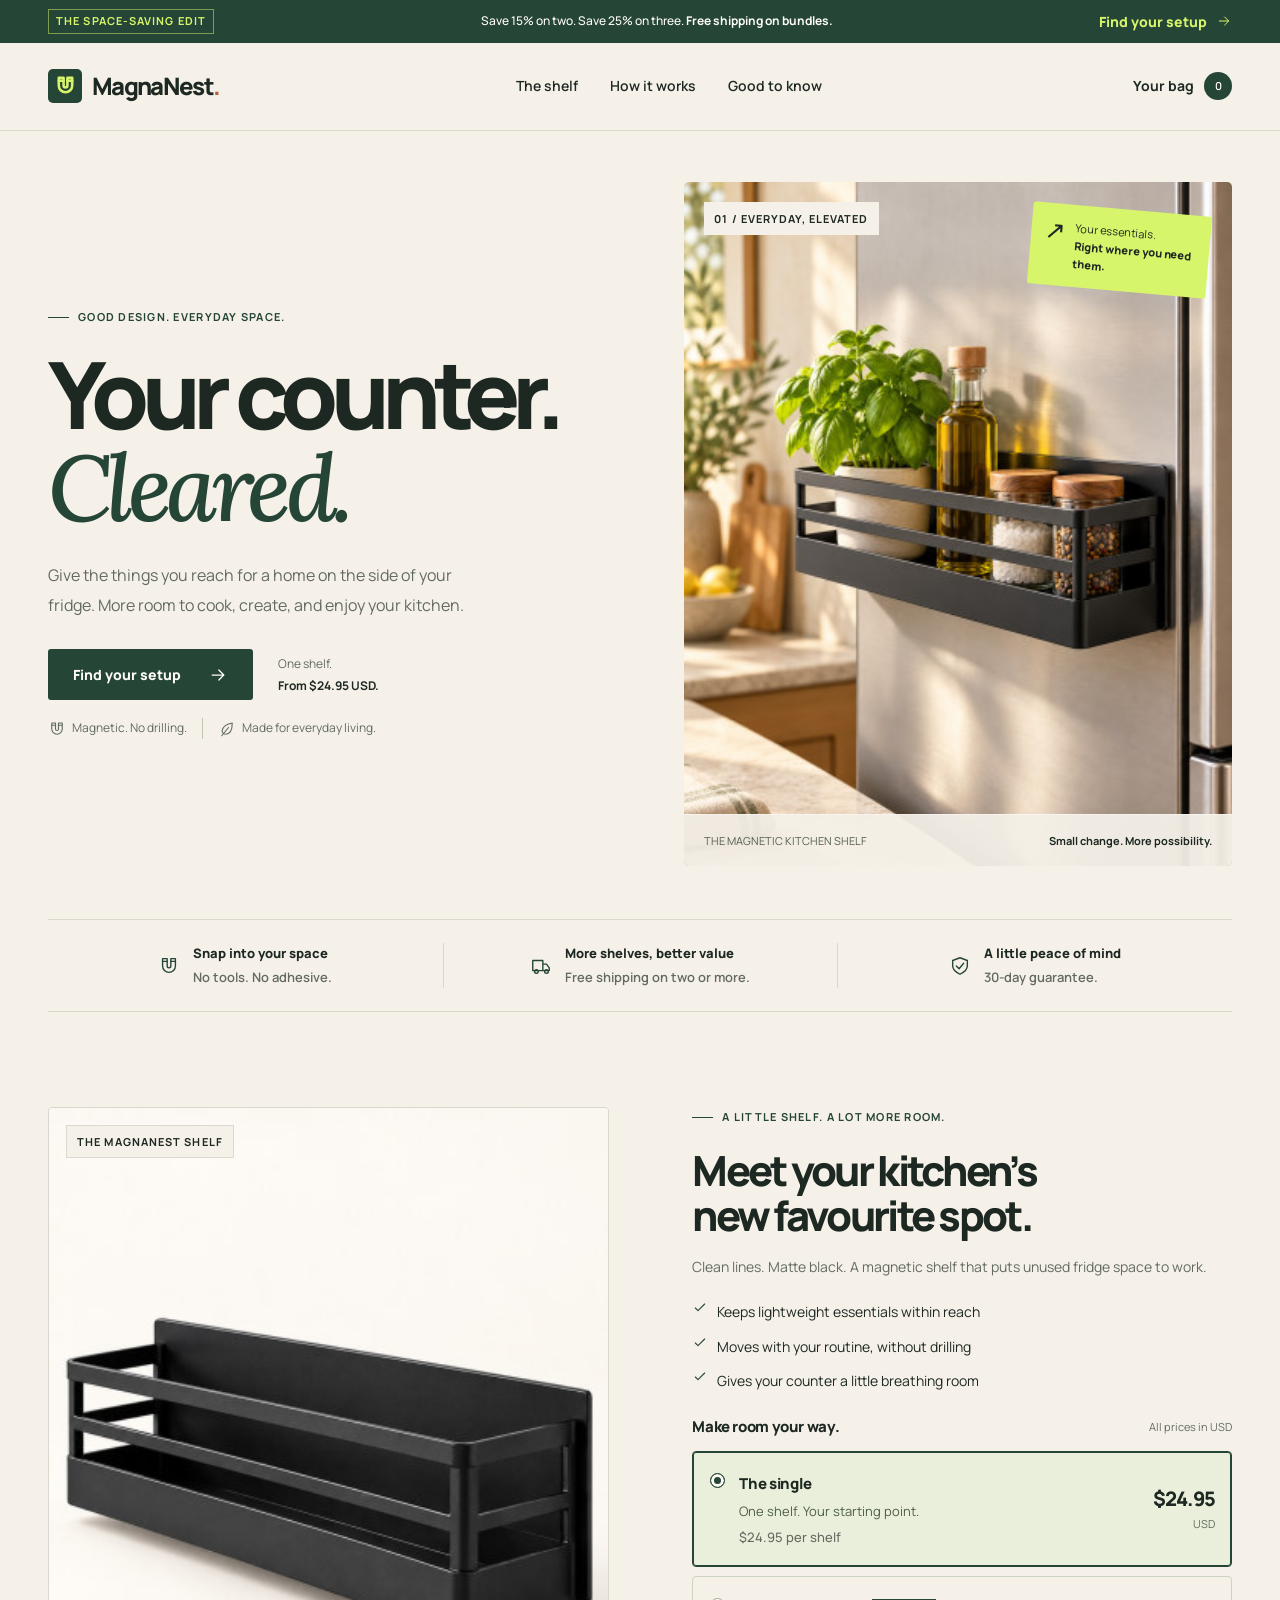
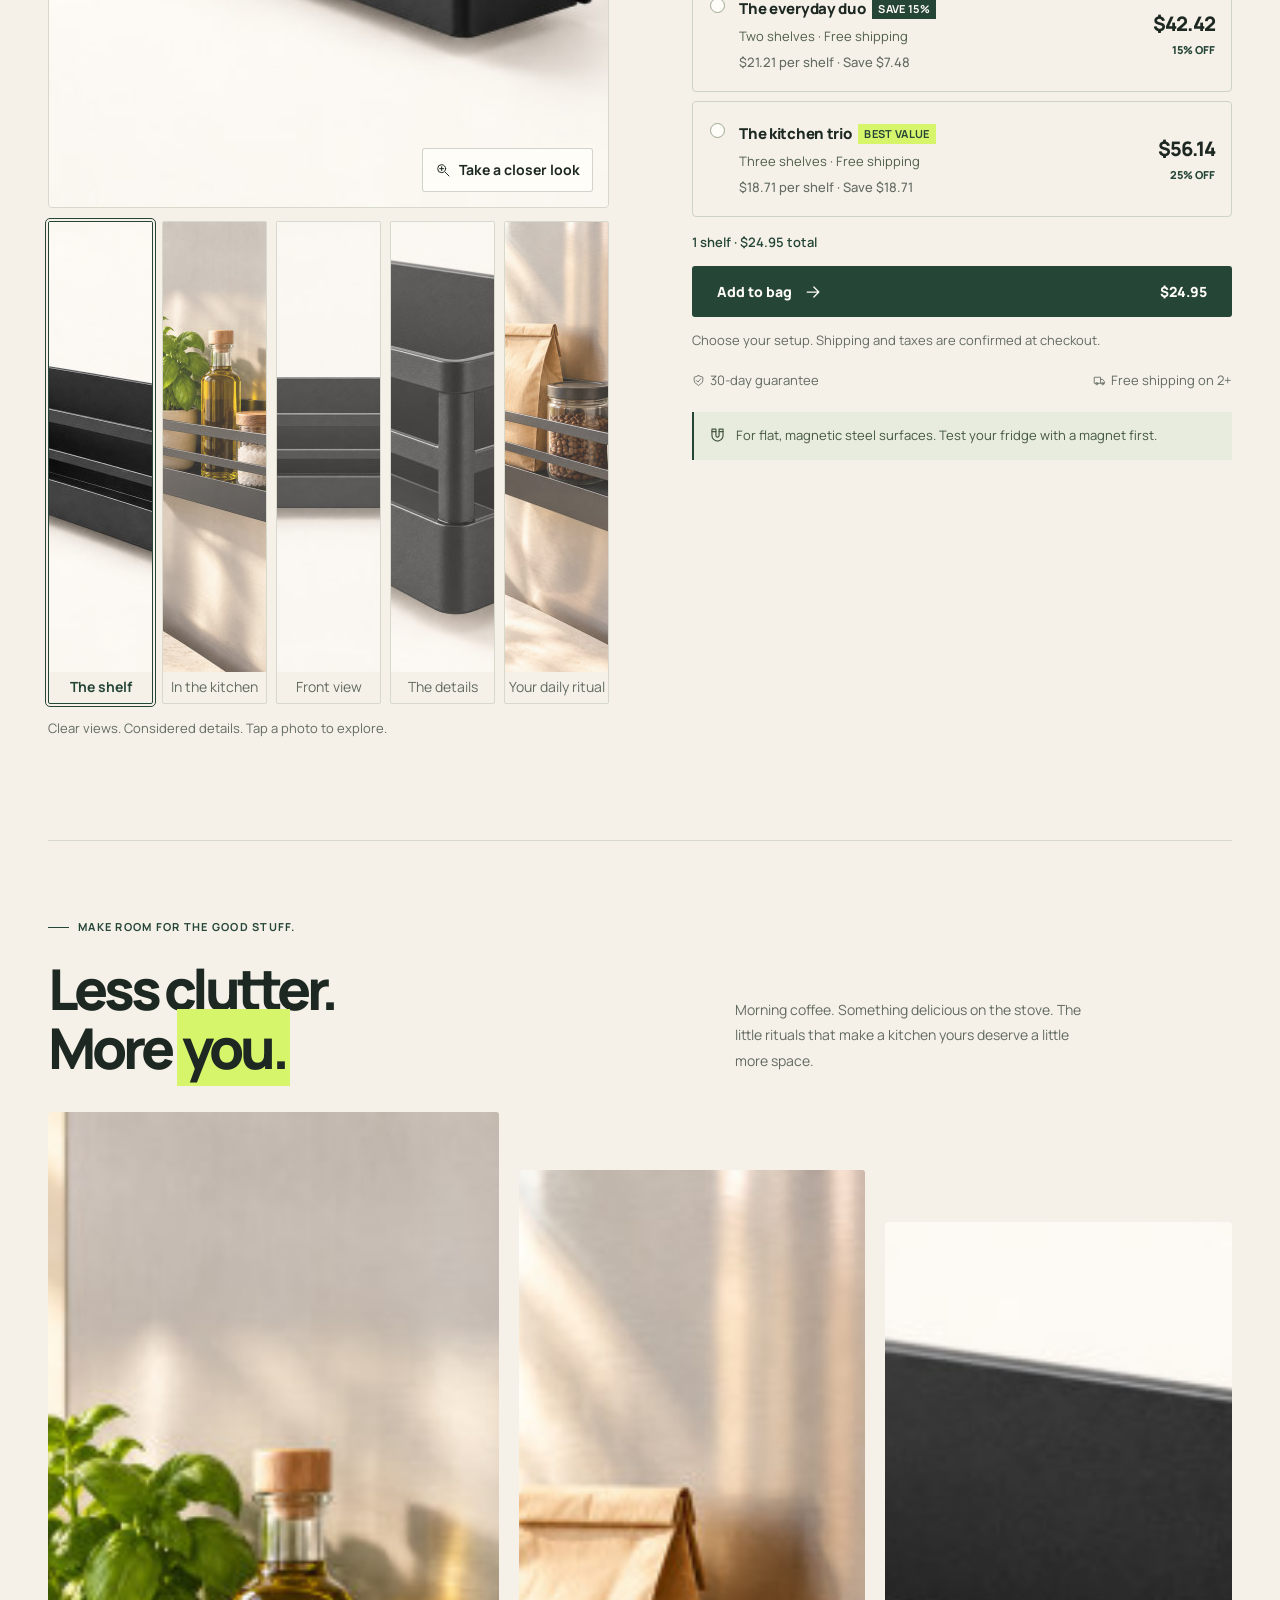
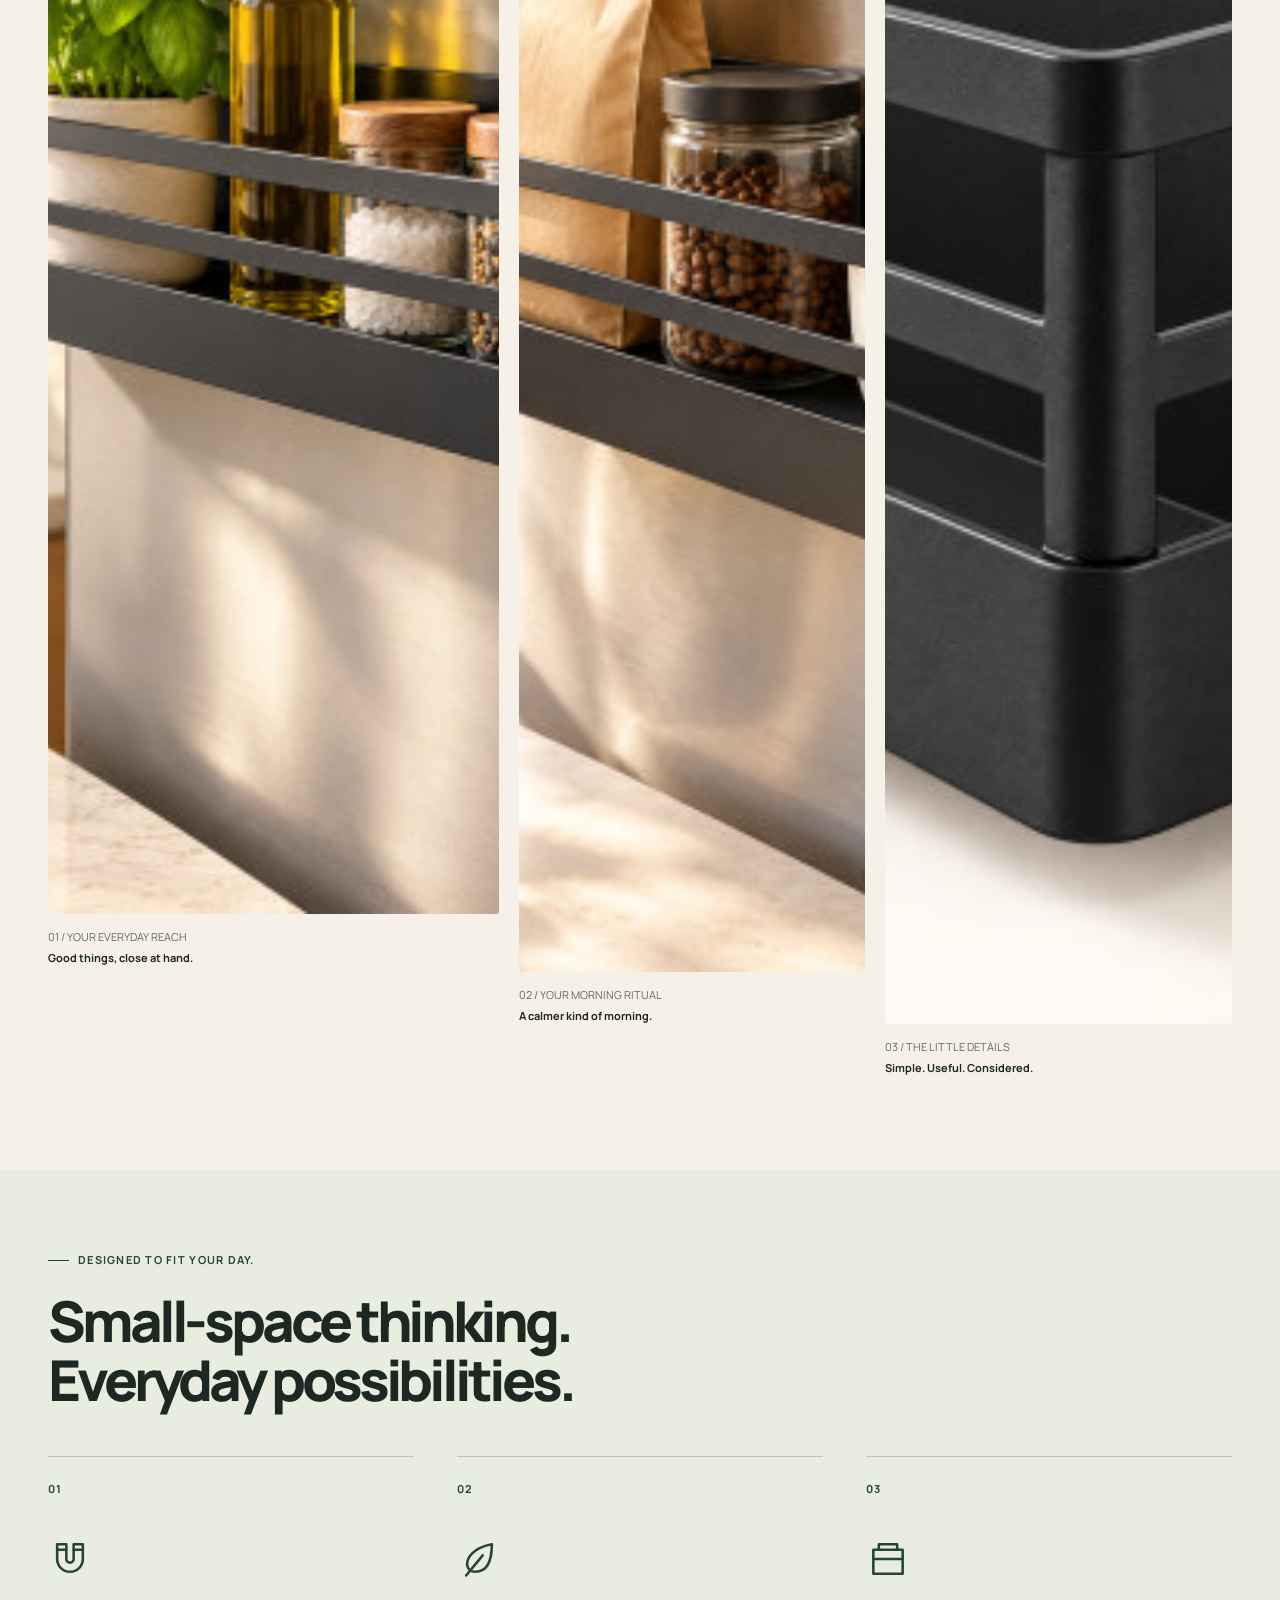
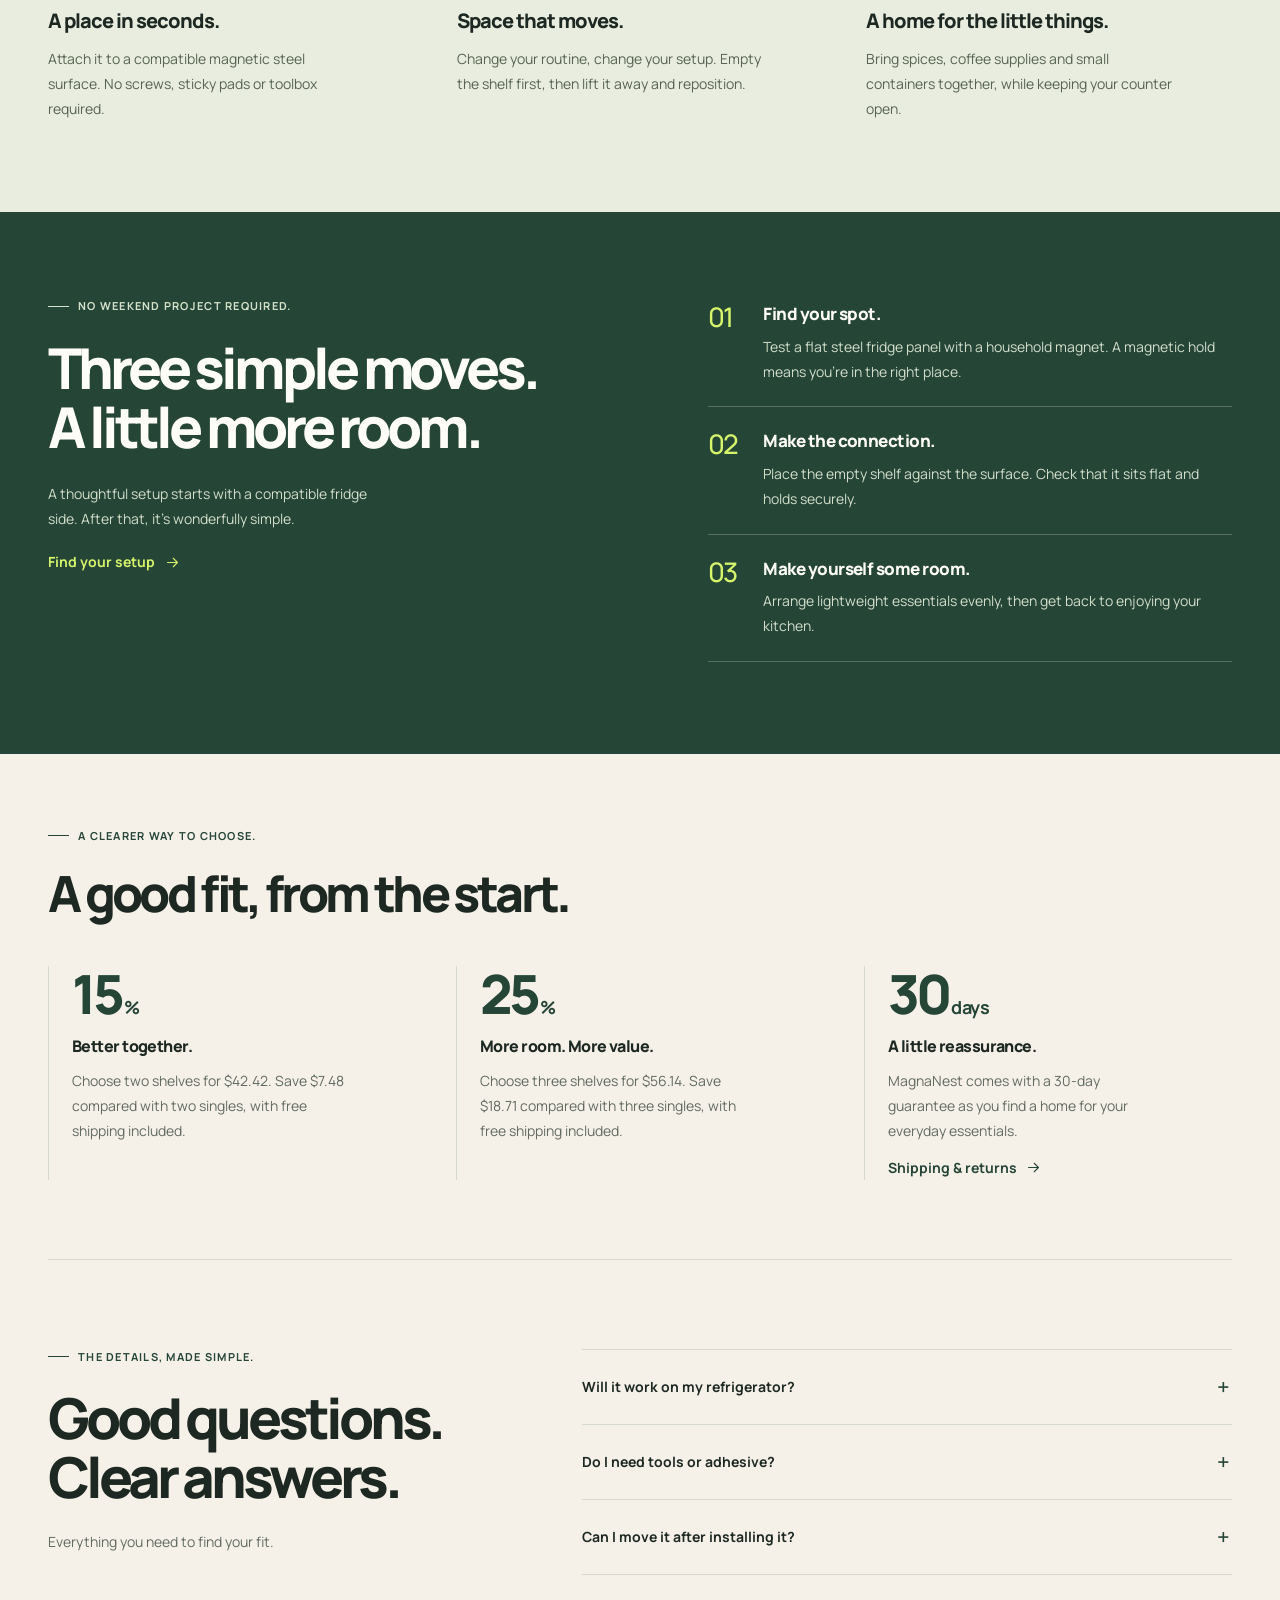
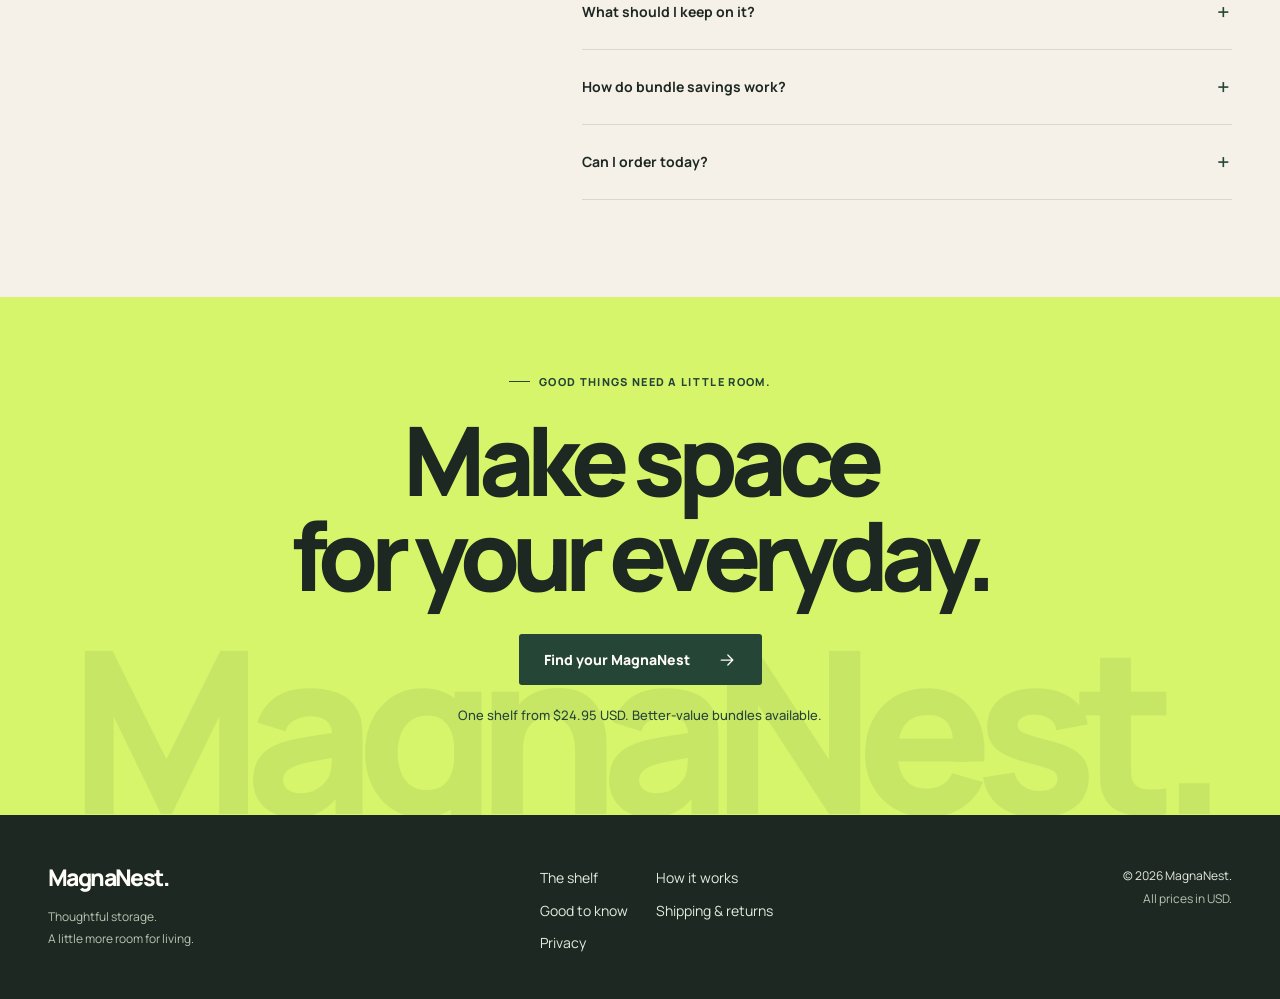
==== commit 9e5b7cc0: "Rebuild MagnaNest with vivid design and portable high-resolution imagery" ====
--- a/index.html
+++ b/index.html
@@ -2,161 +2,163 @@
 <html lang="en">
 <head>
   <meta charset="utf-8">
-  <meta name="viewport" content="width=device-width,initial-scale=1">
-  <meta name="description" content="Make room for everyday essentials with the MagnaNest magnetic refrigerator shelf. No drilling, no tools. Shop single shelves and save with bundles.">
-  <meta name="theme-color" content="#f6f2eb">
-  <meta property="og:title" content="MagnaNest — A little shelf. A lot more space.">
-  <meta property="og:description" content="Put the side of your fridge to work. Magnetic kitchen storage with no drilling or tools.">
+  <meta name="viewport" content="width=device-width, initial-scale=1">
+  <meta name="description" content="Clear your counter with MagnaNest. A matte-black magnetic refrigerator shelf for everyday kitchen essentials. Choose one shelf, save 15% on two or 25% on three.">
+  <meta name="theme-color" content="#254537">
+  <meta property="og:title" content="MagnaNest — Your counter. Cleared.">
+  <meta property="og:description" content="Make room for what you love. Magnetic kitchen storage, thoughtful design and better-value bundles.">
   <meta property="og:type" content="website">
   <meta property="og:url" content="https://magnanest.pages.dev/">
-  <meta property="og:image" content="https://magnanest.pages.dev/assets/optimized/magnanest-lifestyle-hd-1122.webp">
-  <title>MagnaNest — A little shelf. A lot more space.</title>
+  <meta property="og:image" content="https://magnanest.pages.dev/assets/editorial-kitchen-1122.jpg">
+  <meta name="twitter:card" content="summary_large_image">
+  <title>MagnaNest — Your counter. Cleared.</title>
   <link rel="canonical" href="https://magnanest.pages.dev/">
-  <link rel="icon" href="/favicon.svg" type="image/svg+xml">
+  <link rel="icon" href="favicon.svg" type="image/svg+xml">
   <link rel="preconnect" href="https://fonts.googleapis.com">
   <link rel="preconnect" href="https://fonts.gstatic.com" crossorigin>
-  <link href="https://fonts.googleapis.com/css2?family=DM+Sans:wght@400;500;600;700&family=Fraunces:ital,wght@0,400;0,500;0,600;1,400;1,500&display=swap" rel="stylesheet">
+  <link href="https://fonts.googleapis.com/css2?family=Lora:ital,wght@1,500&family=Manrope:wght@400;500;600;700;800&display=swap" rel="stylesheet">
   <link rel="stylesheet" href="styles.css">
   <script src="checkout-config.js" defer></script>
   <script src="app.js" defer></script>
 </head>
 <body>
   <a class="skip-link" href="#main">Skip to content</a>
-  <div class="announcement" aria-label="Current bundle offers">Save 15% on two shelves · Save 25% on three · Free shipping on bundles</div>
-  <header class="site-header wrap" id="top">
-    <a class="brand" href="#top" aria-label="MagnaNest home">
-      <span class="brand-icon" aria-hidden="true"><svg viewBox="0 0 40 40"><path d="M9 8h7v11a4 4 0 0 0 8 0V8h7v11a11 11 0 0 1-22 0V8Z"/><path d="M9 8h7M24 8h7"/></svg></span>
-      <span>MagnaNest</span>
-    </a>
-    <nav aria-label="Main navigation"><a href="#shop">Shop the shelf</a><a href="#how">How it works</a><a href="#faq">Good to know</a></nav>
-    <button class="cart-pill" id="cartOpen" type="button" aria-haspopup="dialog" aria-controls="cartDrawer">Bag <b id="cartCount" aria-live="polite" aria-atomic="true">0</b></button>
+  <div class="announcement"><span>THE SPACE-SAVING EDIT</span><p class="announcement-copy">Save 15% on two. Save 25% on three. <b>Free shipping on bundles.</b></p><a href="#shop">Find your setup <svg viewBox="0 0 24 24" fill="none" stroke="currentColor" stroke-width="1.5" stroke-linecap="round" stroke-linejoin="round" aria-hidden="true"><path d="M5 12h14M13 6l6 6-6 6"/></svg></a></div>
+  <header class="site-header" id="top">
+    <div class="header-inner wrap">
+      <a class="brand" href="#top" aria-label="MagnaNest home"><span class="brand-icon"><svg viewBox="0 0 24 24" fill="none" stroke="currentColor" stroke-width="1.5" stroke-linecap="round" stroke-linejoin="round" aria-hidden="true"><path d="M5 4h5v8a2 2 0 0 0 4 0V4h5v8a7 7 0 0 1-14 0V4Z"/><path d="M5 7h5m4 0h5"/></svg></span><span>MagnaNest<span class="brand-period">.</span></span></a>
+      <nav aria-label="Main navigation"><a href="#shop">The shelf</a><a href="#how">How it works</a><a href="#faq">Good to know</a></nav>
+      <button class="cart-pill" id="cartOpen" type="button" aria-haspopup="dialog" aria-controls="cartDrawer">Your bag <b id="cartCount" aria-live="polite" aria-atomic="true">0</b></button>
+    </div>
   </header>
-
   <main id="main" tabindex="-1">
     <section class="hero wrap" aria-labelledby="heroTitle">
       <div class="hero-copy">
-        <p class="eyebrow"><i aria-hidden="true"></i> SMALL KITCHEN. BIG POSSIBILITIES.</p>
-        <h1 id="heroTitle">A little shelf.<br><em>A lot more space.</em></h1>
-        <p class="lede">Your fridge has a side. Put it to work. Give spices, coffee and everyday essentials a home, and get your counter back.</p>
-        <div class="hero-actions"><a class="btn dark" href="#shop">Find your setup <span aria-hidden="true">↗</span></a><a class="soft-link" href="#how">See how it works <span aria-hidden="true">↓</span></a></div>
-        <p class="hero-offer">From <strong>$24.95</strong> · Bundle up for better value</p>
-        <div class="micro-proof"><div><strong>No drilling</strong><span>Your walls stay clear</span></div><div><strong>No tools</strong><span>Place it in seconds</span></div><div><strong>Move it anytime</strong><span>Made to fit your routine</span></div></div>
+        <p class="eyebrow"><span class="eyebrow-line" aria-hidden="true"></span> GOOD DESIGN. EVERYDAY SPACE.</p>
+        <h1 id="heroTitle">Your counter.<br><em>Cleared.</em></h1>
+        <p class="lede">Give the things you reach for a home on the side of your fridge. More room to cook, create, and enjoy your kitchen.</p>
+        <div class="hero-actions"><a class="btn dark" href="#shop">Find your setup <svg viewBox="0 0 24 24" fill="none" stroke="currentColor" stroke-width="1.5" stroke-linecap="round" stroke-linejoin="round" aria-hidden="true"><path d="M5 12h14M13 6l6 6-6 6"/></svg></a><span class="hero-starting">One shelf.<br><b>From $24.95 USD.</b></span></div>
+        <div class="hero-meta"><span><svg viewBox="0 0 24 24" fill="none" stroke="currentColor" stroke-width="1.5" stroke-linecap="round" stroke-linejoin="round" aria-hidden="true"><path d="M5 4h5v8a2 2 0 0 0 4 0V4h5v8a7 7 0 0 1-14 0V4Z"/><path d="M5 7h5m4 0h5"/></svg> Magnetic. No drilling.</span><span><svg viewBox="0 0 24 24" fill="none" stroke="currentColor" stroke-width="1.5" stroke-linecap="round" stroke-linejoin="round" aria-hidden="true"><path d="M19 4c0 10-3 15-9 15-7 0-7-12 9-15Z"/><path d="m5 21 9-11"/></svg> Made for everyday living.</span></div>
       </div>
-      <div class="hero-art" data-parallax>
-        <img class="cdn-image hero-photo product-photo" src="assets/optimized/magnanest-lifestyle-hd-720.webp" alt="Matte-black MagnaNest shelf mounted on a refrigerator, holding herbs, oil and spice jars" width="1122" height="1402" fetchpriority="high" srcset="assets/optimized/magnanest-lifestyle-hd-360.webp 360w, assets/optimized/magnanest-lifestyle-hd-720.webp 720w, assets/optimized/magnanest-lifestyle-hd-1122.webp 1122w" sizes="(max-width: 700px) 90vw, (max-width: 1100px) 45vw, 560px" data-fallback="assets/magnanest-product-4.webp" decoding="async">
-        <span class="photo-chip">THE MAGNANEST ORIGINAL</span>
-        <div class="hero-caption"><b>Good things deserve a little space.</b><span>Magnetic storage · Matte black</span></div>
-      </div>
+      <figure class="hero-art">
+        <img class="hero-photo" src="assets/editorial-kitchen-720.jpg" srcset="assets/editorial-kitchen-360.jpg 360w, assets/editorial-kitchen-720.jpg 720w, assets/editorial-kitchen-1122.jpg 1122w" sizes="(max-width: 700px) calc(100vw - 40px), (max-width: 1100px) 45vw, 590px" width="1122" height="1402" alt="MagnaNest's matte-black magnetic shelf holding herbs, oil and spice jars on a refrigerator side" loading="eager" fetchpriority="high" decoding="async" data-fallback="assets/magnanest-product-4.webp">
+        <figcaption class="hero-photo-caption"><span>THE MAGNETIC KITCHEN SHELF</span><b>Small change. More possibility.</b></figcaption>
+        <div class="hero-note"><span aria-hidden="true">↗</span><p>Your essentials.<br><b>Right where you need them.</b></p></div>
+        <span class="hero-index" aria-hidden="true">01 / EVERYDAY, ELEVATED</span>
+      </figure>
     </section>
-
-    <div class="ticker" aria-label="No tools, no drilling, more counter space"><div aria-hidden="true">SNAP ON. SETTLE IN. <b>✦</b> LESS CLUTTER, MORE KITCHEN. <b>✦</b> SNAP ON. SETTLE IN. <b>✦</b> LESS CLUTTER, MORE KITCHEN. <b>✦</b></div></div>
+    <div class="value-strip wrap" aria-label="MagnaNest features">
+      <div class="value-item"><svg viewBox="0 0 24 24" fill="none" stroke="currentColor" stroke-width="1.5" stroke-linecap="round" stroke-linejoin="round" aria-hidden="true"><path d="M5 4h5v8a2 2 0 0 0 4 0V4h5v8a7 7 0 0 1-14 0V4Z"/><path d="M5 7h5m4 0h5"/></svg><div><b>Snap into your space</b><span>No tools. No adhesive.</span></div></div>
+      <div class="value-item"><svg viewBox="0 0 24 24" fill="none" stroke="currentColor" stroke-width="1.5" stroke-linecap="round" stroke-linejoin="round" aria-hidden="true"><path d="M3 6h11v11H3zM14 10h4l3 4v3h-7"/><circle cx="7" cy="18" r="2"/><circle cx="18" cy="18" r="2"/></svg><div><b>More shelves, better value</b><span>Free shipping on two or more.</span></div></div>
+      <div class="value-item"><svg viewBox="0 0 24 24" fill="none" stroke="currentColor" stroke-width="1.5" stroke-linecap="round" stroke-linejoin="round" aria-hidden="true"><path d="m12 3 8 3v6c0 5-8 9-8 9s-8-4-8-9V6l8-3Z"/><path d="m8 12 3 3 5-6"/></svg><div><b>A little peace of mind</b><span>30-day guarantee.</span></div></div>
+    </div>
 
     <section class="product wrap" id="shop" aria-labelledby="productTitle">
       <div class="product-gallery">
-        <div class="product-main-frame" data-parallax>
-          <span class="badge">MATTE BLACK</span>
-          <img class="cdn-image" id="productMain" src="assets/optimized/magnanest-studio-hd-720.webp" alt="Front and side view of the matte-black MagnaNest magnetic refrigerator shelf" width="1122" height="1402" loading="lazy" srcset="assets/optimized/magnanest-studio-hd-360.webp 360w, assets/optimized/magnanest-studio-hd-720.webp 720w, assets/optimized/magnanest-studio-hd-1122.webp 1122w" sizes="(max-width: 700px) calc(100vw - 40px), (max-width: 1100px) 45vw, 580px" data-fallback="assets/magnanest-product-1.webp" decoding="async">
+        <div class="product-main-frame">
+          <span class="badge">THE MAGNANEST SHELF</span>
+          <img id="productMain" class="product-main-image" src="assets/product-studio-720.jpg" srcset="assets/product-studio-360.jpg 360w, assets/product-studio-720.jpg 720w, assets/product-studio-1122.jpg 1122w" sizes="(max-width: 700px) calc(100vw - 40px), (max-width: 1100px) 45vw, 590px" width="1122" height="1402" alt="Angled view of the empty matte-black MagnaNest shelf, showing two flat rails and the solid backplate" loading="lazy" decoding="async" data-fallback="assets/magnanest-product-1.webp">
+          <button class="gallery-zoom" id="galleryZoom" type="button" aria-label="Enlarge product photograph" aria-haspopup="dialog" aria-controls="imageZoom"><svg viewBox="0 0 24 24" fill="none" stroke="currentColor" stroke-width="1.5" stroke-linecap="round" stroke-linejoin="round" aria-hidden="true"><circle cx="10" cy="10" r="6"/><path d="m15 15 6 6M7 10h6m-3-3v6"/></svg><span>Take a closer look</span></button>
         </div>
         <div class="gallery-thumbs" aria-label="Product photographs">
-          <button class="gallery-thumb active" data-image="assets/optimized/magnanest-studio-hd-720.webp" data-srcset="assets/optimized/magnanest-studio-hd-360.webp 360w, assets/optimized/magnanest-studio-hd-720.webp 720w, assets/optimized/magnanest-studio-hd-1122.webp 1122w" data-sizes="(max-width: 700px) calc(100vw - 40px), (max-width: 1100px) 45vw, 580px" data-fallback="assets/magnanest-product-1.webp" data-alt="Front and side view of the matte-black MagnaNest shelf" type="button" aria-label="View shelf from the front" aria-pressed="true"><img src="assets/magnanest-product-1.webp" alt="" loading="lazy"></button>
-          <button class="gallery-thumb" data-image="assets/optimized/magnanest-front-hd-720.webp" data-srcset="assets/optimized/magnanest-front-hd-360.webp 360w, assets/optimized/magnanest-front-hd-720.webp 720w, assets/optimized/magnanest-front-hd-1122.webp 1122w" data-sizes="(max-width: 700px) calc(100vw - 40px), (max-width: 1100px) 45vw, 580px" data-fallback="assets/magnanest-product-2.webp" data-alt="MagnaNest magnetic shelf product detail" type="button" aria-label="View product detail" aria-pressed="false"><img src="assets/magnanest-product-2.webp" alt="" loading="lazy"></button>
-          <button class="gallery-thumb" data-image="assets/optimized/magnanest-empty-hd-720.webp" data-srcset="assets/optimized/magnanest-empty-hd-360.webp 360w, assets/optimized/magnanest-empty-hd-720.webp 720w, assets/optimized/magnanest-empty-hd-1122.webp 1122w" data-sizes="(max-width: 700px) calc(100vw - 40px), (max-width: 1100px) 45vw, 580px" data-fallback="assets/magnanest-product-3.webp" data-alt="Empty MagnaNest shelf mounted on a refrigerator" type="button" aria-label="View shelf on a refrigerator" aria-pressed="false"><img src="assets/magnanest-product-3.webp" alt="" loading="lazy"></button>
-          <button class="gallery-thumb" data-image="assets/optimized/magnanest-lifestyle-hd-720.webp" data-srcset="assets/optimized/magnanest-lifestyle-hd-360.webp 360w, assets/optimized/magnanest-lifestyle-hd-720.webp 720w, assets/optimized/magnanest-lifestyle-hd-1122.webp 1122w" data-sizes="(max-width: 700px) calc(100vw - 40px), (max-width: 1100px) 45vw, 580px" data-fallback="assets/magnanest-product-4.webp" data-alt="MagnaNest holding herbs, oil and spice jars beside a kitchen counter" type="button" aria-label="View the shelf in a kitchen" aria-pressed="false"><img src="assets/magnanest-product-4.webp" alt="" loading="lazy"></button>
-          <button class="gallery-thumb" data-image="assets/optimized/magnanest-side-hd-720.webp" data-srcset="assets/optimized/magnanest-side-hd-360.webp 360w, assets/optimized/magnanest-side-hd-720.webp 720w, assets/optimized/magnanest-side-hd-1122.webp 1122w" data-sizes="(max-width: 700px) calc(100vw - 40px), (max-width: 1100px) 45vw, 580px" data-fallback="assets/magnanest-product-5.webp" data-alt="Side detail of the MagnaNest refrigerator shelf" type="button" aria-label="View the side detail" aria-pressed="false"><img src="assets/magnanest-product-5.webp" alt="" loading="lazy"></button>
+          <button class="gallery-thumb active" type="button" data-image="assets/product-studio-720.jpg" data-srcset="assets/product-studio-360.jpg 360w, assets/product-studio-720.jpg 720w, assets/product-studio-1122.jpg 1122w" data-sizes="(max-width: 700px) calc(100vw - 40px), (max-width: 1100px) 45vw, 590px" data-highres="assets/product-studio-1122.jpg" data-fallback="assets/magnanest-product-1.webp" data-alt="Angled view of the empty matte-black MagnaNest shelf, showing two flat rails and the solid backplate" aria-label="View the shelf" aria-pressed="true"><img src="assets/product-studio-360.jpg" width="360" height="450" alt="" loading="lazy" decoding="async" data-fallback="assets/magnanest-product-1.webp"><span>The shelf</span></button>
+<button class="gallery-thumb" type="button" data-image="assets/editorial-kitchen-720.jpg" data-srcset="assets/editorial-kitchen-360.jpg 360w, assets/editorial-kitchen-720.jpg 720w, assets/editorial-kitchen-1122.jpg 1122w" data-sizes="(max-width: 700px) calc(100vw - 40px), (max-width: 1100px) 45vw, 590px" data-highres="assets/editorial-kitchen-1122.jpg" data-fallback="assets/magnanest-product-4.webp" data-alt="MagnaNest shelf holding a basil plant, oil bottle and two spice jars on a refrigerator side" aria-label="View in the kitchen" aria-pressed="false"><img src="assets/editorial-kitchen-360.jpg" width="360" height="450" alt="" loading="lazy" decoding="async" data-fallback="assets/magnanest-product-4.webp"><span>In the kitchen</span></button>
+<button class="gallery-thumb" type="button" data-image="assets/product-front-720.jpg" data-srcset="assets/product-front-360.jpg 360w, assets/product-front-720.jpg 720w, assets/product-front-1122.jpg 1122w" data-sizes="(max-width: 700px) calc(100vw - 40px), (max-width: 1100px) 45vw, 590px" data-highres="assets/product-front-1122.jpg" data-fallback="assets/magnanest-product-2.webp" data-alt="Front view of the empty MagnaNest shelf and its two flat front rails" aria-label="View front view" aria-pressed="false"><img src="assets/product-front-360.jpg" width="360" height="450" alt="" loading="lazy" decoding="async" data-fallback="assets/magnanest-product-2.webp"><span>Front view</span></button>
+<button class="gallery-thumb" type="button" data-image="assets/product-detail-720.jpg" data-srcset="assets/product-detail-360.jpg 360w, assets/product-detail-720.jpg 720w, assets/product-detail-1122.jpg 1122w" data-sizes="(max-width: 700px) calc(100vw - 40px), (max-width: 1100px) 45vw, 590px" data-highres="assets/product-detail-1122.jpg" data-fallback="assets/magnanest-product-5.webp" data-alt="Close view of the MagnaNest shelf corner, flat rails and matte-black finish" aria-label="View the details" aria-pressed="false"><img src="assets/product-detail-360.jpg" width="360" height="450" alt="" loading="lazy" decoding="async" data-fallback="assets/magnanest-product-5.webp"><span>The details</span></button>
+<button class="gallery-thumb" type="button" data-image="assets/editorial-coffee-720.jpg" data-srcset="assets/editorial-coffee-360.jpg 360w, assets/editorial-coffee-720.jpg 720w, assets/editorial-coffee-1122.jpg 1122w" data-sizes="(max-width: 700px) calc(100vw - 40px), (max-width: 1100px) 45vw, 590px" data-highres="assets/editorial-coffee-1122.jpg" data-fallback="assets/magnanest-product-4.webp" data-alt="MagnaNest shelf holding lightweight coffee essentials beside a kitchen counter" aria-label="View your daily ritual" aria-pressed="false"><img src="assets/editorial-coffee-360.jpg" width="360" height="450" alt="" loading="lazy" decoding="async" data-fallback="assets/magnanest-product-4.webp"><span>Your daily ritual</span></button>
         </div>
+        <p class="gallery-help">Clear views. Considered details. Tap a photo to explore.</p>
       </div>
       <div class="product-copy">
-        <p class="eyebrow"><i aria-hidden="true"></i> MEET YOUR COUNTER'S NEW BEST FRIEND</p>
-        <h2 id="productTitle">The magnetic<br>kitchen shelf.</h2>
-        <p class="product-intro">One smart spot for the things you reach for every day.</p>
-        <p class="desc">Clean lines. A matte-black finish. A raised rail to help keep essentials in place. MagnaNest makes overlooked fridge space part of your kitchen.</p>
-        <div class="checklist"><span><b aria-hidden="true">✓</b> Magnetic mounting, no screws or adhesive</span><span><b aria-hidden="true">✓</b> Easy-clean powder-coated metal</span><span><b aria-hidden="true">✓</b> Reposition when your routine changes</span></div>
-        <p class="compatibility-note">Before you buy: test the flat side of your fridge with a household magnet. MagnaNest needs a magnetic steel surface.</p>
-        <div class="offer-head"><strong>Choose your setup</strong><span>Bundle savings, built in</span></div>
+        <p class="eyebrow"><span class="eyebrow-line" aria-hidden="true"></span> A LITTLE SHELF. A LOT MORE ROOM.</p>
+        <h2 id="productTitle">Meet your kitchen’s<br>new favourite spot.</h2>
+        <p class="product-intro">Clean lines. Matte black. A magnetic shelf that puts unused fridge space to work.</p>
+        <ul class="product-points"><li><svg viewBox="0 0 24 24" fill="none" stroke="currentColor" stroke-width="1.5" stroke-linecap="round" stroke-linejoin="round" aria-hidden="true"><path d="m5 12 4 4L19 6"/></svg> Keeps lightweight essentials within reach</li><li><svg viewBox="0 0 24 24" fill="none" stroke="currentColor" stroke-width="1.5" stroke-linecap="round" stroke-linejoin="round" aria-hidden="true"><path d="m5 12 4 4L19 6"/></svg> Moves with your routine, without drilling</li><li><svg viewBox="0 0 24 24" fill="none" stroke="currentColor" stroke-width="1.5" stroke-linecap="round" stroke-linejoin="round" aria-hidden="true"><path d="m5 12 4 4L19 6"/></svg> Gives your counter a little breathing room</li></ul>
+        <div class="bundle-heading"><h3>Make room your way.</h3><span>All prices in USD</span></div>
         <div class="bundles" role="group" aria-label="Choose the number of shelves">
-          <button class="bundle active" data-qty="1" type="button" aria-pressed="true"><i class="bundle-dot" aria-hidden="true"></i><span><b>One shelf</b><small>A little more room</small></span><strong>$24.95<small class="bundle-unit">$24.95 per shelf</small></strong></button>
-          <button class="bundle" data-qty="2" type="button" aria-pressed="false"><i class="bundle-dot" aria-hidden="true"></i><span><b>The everyday duo</b><small>Two shelves · Free shipping</small></span><strong>$42.42 <em>SAVE 15%</em><small class="bundle-unit">$21.21 per shelf · Save $7.48</small></strong></button>
-          <button class="bundle" data-qty="3" type="button" aria-pressed="false"><i class="bundle-dot" aria-hidden="true"></i><span><b>The kitchen trio</b><small>Three shelves · Best value · Free shipping</small></span><strong>$56.14 <em>SAVE 25%</em><small class="bundle-unit">$18.71 per shelf · Save $18.71</small></strong></button>
+          <button class="bundle active" data-qty="1" type="button" aria-pressed="true"><span class="bundle-radio" aria-hidden="true"></span><span class="bundle-content"><span class="bundle-top"><b class="bundle-title">The single</b></span><span class="bundle-description">One shelf. Your starting point.</span><span class="bundle-each">$24.95 per shelf</span></span><span class="bundle-price"><strong class="bundle-total">$24.95</strong><span class="bundle-single">USD</span></span></button>
+          <button class="bundle" data-qty="2" type="button" aria-pressed="false"><span class="bundle-radio" aria-hidden="true"></span><span class="bundle-content"><span class="bundle-top"><b class="bundle-title">The everyday duo</b><span class="bundle-label">SAVE 15%</span></span><span class="bundle-description">Two shelves · Free shipping</span><span class="bundle-each">$21.21 per shelf · Save $7.48</span></span><span class="bundle-price"><strong class="bundle-total">$42.42</strong><span class="bundle-save">15% OFF</span></span></button>
+          <button class="bundle" data-qty="3" type="button" aria-pressed="false"><span class="bundle-radio" aria-hidden="true"></span><span class="bundle-content"><span class="bundle-top"><b class="bundle-title">The kitchen trio</b><span class="bundle-label">BEST VALUE</span></span><span class="bundle-description">Three shelves · Free shipping</span><span class="bundle-each">$18.71 per shelf · Save $18.71</span></span><span class="bundle-price"><strong class="bundle-total">$56.14</strong><span class="bundle-save">25% OFF</span></span></button>
         </div>
         <p class="selection-summary" id="selectionSummary" aria-live="polite" aria-atomic="true">One shelf · $24.95</p>
-        <button class="btn lime add" id="addToCart" type="button" aria-haspopup="dialog" aria-controls="cartDrawer"><span>Add to bag</span><strong id="buttonPrice">$24.95</strong></button>
+        <button class="btn dark add" id="addToCart" type="button" aria-haspopup="dialog" aria-controls="cartDrawer"><span>Add to bag <svg viewBox="0 0 24 24" fill="none" stroke="currentColor" stroke-width="1.5" stroke-linecap="round" stroke-linejoin="round" aria-hidden="true"><path d="M5 12h14M13 6l6 6-6 6"/></svg></span><strong id="buttonPrice">$24.95</strong></button>
         <p class="product-availability" id="productAvailability">Online ordering opens soon. Explore your setup and save it in your bag.</p>
-        <div class="purchase-notes"><span>Tool-free setup</span><span>Free shipping on 2+</span><span>30-day guarantee</span></div>
+        <div class="purchase-notes"><span><svg viewBox="0 0 24 24" fill="none" stroke="currentColor" stroke-width="1.5" stroke-linecap="round" stroke-linejoin="round" aria-hidden="true"><path d="m12 3 8 3v6c0 5-8 9-8 9s-8-4-8-9V6l8-3Z"/><path d="m8 12 3 3 5-6"/></svg> 30-day guarantee</span><span><svg viewBox="0 0 24 24" fill="none" stroke="currentColor" stroke-width="1.5" stroke-linecap="round" stroke-linejoin="round" aria-hidden="true"><path d="M3 6h11v11H3zM14 10h4l3 4v3h-7"/><circle cx="7" cy="18" r="2"/><circle cx="18" cy="18" r="2"/></svg> Free shipping on 2+</span></div>
+        <p class="compatibility-note"><svg viewBox="0 0 24 24" fill="none" stroke="currentColor" stroke-width="1.5" stroke-linecap="round" stroke-linejoin="round" aria-hidden="true"><path d="M5 4h5v8a2 2 0 0 0 4 0V4h5v8a7 7 0 0 1-14 0V4Z"/><path d="M5 7h5m4 0h5"/></svg><span>For flat, magnetic steel surfaces. Test your fridge with a magnet first.</span></p>
         <noscript><p>Enable JavaScript to choose a bundle and use the shopping bag.</p></noscript>
       </div>
     </section>
 
-    <section class="visual-story wrap reveal" aria-labelledby="storyTitle">
-      <div class="story-head">
-        <div><p class="eyebrow"><i aria-hidden="true"></i> RIGHT AT HOME</p><h2 id="storyTitle">A place for everything.<br>A counter for creating.</h2></div>
-        <p>Morning coffee. Weeknight cooking. The spices you always reach for. Keep them close, without letting them take over.</p>
-      </div>
+    <section class="visual-story wrap" aria-labelledby="storyTitle">
+      <div class="story-head reveal"><div><p class="eyebrow"><span class="eyebrow-line" aria-hidden="true"></span> MAKE ROOM FOR THE GOOD STUFF.</p><h2 id="storyTitle">Less clutter.<br>More <em>you.</em></h2></div><p>Morning coffee. Something delicious on the stove. The little rituals that make a kitchen yours deserve a little more space.</p></div>
       <div class="photo-grid">
-        <figure class="photo-card photo-card-wide"><img class="cdn-image" src="assets/optimized/magnanest-lifestyle-hd-720.webp" alt="MagnaNest making room for herbs and spices on a refrigerator side" width="1122" height="1402" loading="lazy" srcset="assets/optimized/magnanest-lifestyle-hd-360.webp 360w, assets/optimized/magnanest-lifestyle-hd-720.webp 720w, assets/optimized/magnanest-lifestyle-hd-1122.webp 1122w" sizes="(max-width: 700px) 90vw, (max-width: 1100px) 45vw, 560px" data-fallback="assets/magnanest-product-4.webp" decoding="async"><figcaption><b>Everyday, within reach.</b><span>Make room for your routine.</span></figcaption></figure>
-        <figure class="photo-card"><img class="cdn-image" src="assets/optimized/magnanest-empty-hd-720.webp" alt="An empty MagnaNest shelf on the side of a refrigerator" width="1122" height="1402" loading="lazy" srcset="assets/optimized/magnanest-empty-hd-360.webp 360w, assets/optimized/magnanest-empty-hd-720.webp 720w, assets/optimized/magnanest-empty-hd-1122.webp 1122w" sizes="(max-width: 700px) calc((100vw - 53px) / 2), (max-width: 1100px) 30vw, 360px" data-fallback="assets/magnanest-product-3.webp" decoding="async"><figcaption><b>Unused space, reimagined.</b><span>A home beside the fridge.</span></figcaption></figure>
-        <figure class="photo-card"><img class="cdn-image" src="assets/optimized/magnanest-side-hd-720.webp" alt="Close-up of the matte-black shelf and raised rail" width="1122" height="1402" loading="lazy" srcset="assets/optimized/magnanest-side-hd-360.webp 360w, assets/optimized/magnanest-side-hd-720.webp 720w, assets/optimized/magnanest-side-hd-1122.webp 1122w" sizes="(max-width: 700px) calc((100vw - 53px) / 2), (max-width: 1100px) 30vw, 360px" data-fallback="assets/magnanest-product-5.webp" decoding="async"><figcaption><b>Considered details.</b><span>Simple lines. Useful design.</span></figcaption></figure>
+        <figure class="photo-card photo-card-wide reveal"><img src="assets/editorial-kitchen-720.jpg" srcset="assets/editorial-kitchen-360.jpg 360w, assets/editorial-kitchen-720.jpg 720w, assets/editorial-kitchen-1122.jpg 1122w" sizes="(max-width: 700px) calc(100vw - 40px), (max-width: 1100px) 45vw, 570px" width="1122" height="1402" alt="Kitchen herbs, oil and spice jars arranged on MagnaNest" loading="lazy" decoding="async" data-fallback="assets/magnanest-product-4.webp"><figcaption><span>01 / YOUR EVERYDAY REACH</span><b>Good things, close at hand.</b></figcaption></figure>
+        <figure class="photo-card reveal"><img src="assets/editorial-coffee-720.jpg" srcset="assets/editorial-coffee-360.jpg 360w, assets/editorial-coffee-720.jpg 720w, assets/editorial-coffee-1122.jpg 1122w" sizes="(max-width: 700px) calc((100vw - 54px) / 2), (max-width: 1100px) 23vw, 300px" width="1122" height="1402" alt="A MagnaNest shelf holding lightweight coffee essentials" loading="lazy" decoding="async" data-fallback="assets/magnanest-product-4.webp"><figcaption><span>02 / YOUR MORNING RITUAL</span><b>A calmer kind of morning.</b></figcaption></figure>
+        <figure class="photo-card reveal"><img src="assets/product-detail-720.jpg" srcset="assets/product-detail-360.jpg 360w, assets/product-detail-720.jpg 720w, assets/product-detail-1122.jpg 1122w" sizes="(max-width: 700px) calc((100vw - 54px) / 2), (max-width: 1100px) 23vw, 300px" width="1122" height="1402" alt="Detail of the MagnaNest shelf's smooth matte-black corner and flat rails" loading="lazy" decoding="async" data-fallback="assets/magnanest-product-5.webp"><figcaption><span>03 / THE LITTLE DETAILS</span><b>Simple. Useful. Considered.</b></figcaption></figure>
       </div>
     </section>
 
-    <section class="benefits wrap reveal" id="why" aria-labelledby="benefitsTitle">
-      <div class="section-title"><p class="eyebrow"><i aria-hidden="true"></i> SMALL CHANGE. EVERYDAY DIFFERENCE.</p><h2 id="benefitsTitle">Your kitchen,<br>with room to breathe.</h2></div>
-      <div class="benefit-grid">
-        <article class="benefit big"><span class="num">01 / MAKE ROOM</span><div class="benefit-photo"><img class="cdn-image" src="assets/optimized/magnanest-lifestyle-hd-720.webp" alt="Kitchen essentials stored on MagnaNest" loading="lazy" width="1122" height="1402" srcset="assets/optimized/magnanest-lifestyle-hd-360.webp 360w, assets/optimized/magnanest-lifestyle-hd-720.webp 720w, assets/optimized/magnanest-lifestyle-hd-1122.webp 1122w" sizes="(max-width: 700px) 90vw, (max-width: 1100px) 45vw, 560px" data-fallback="assets/magnanest-product-4.webp" decoding="async"></div><div><h3>Give your counter back.</h3><p>Take spices, snacks and coffee supplies off your work surface. Keep that space for the good stuff.</p></div></article>
-        <article class="benefit"><span class="num">02 / KEEP IT FLEXIBLE</span><div class="line-icon" aria-hidden="true">↗</div><h3>Magnetic.<br>Moveable.</h3><p>No holes, screws or sticky pads. Empty the shelf and move it whenever your kitchen needs a change.</p></article>
-        <article class="benefit"><span class="num">03 / MAKE IT EASY</span><div class="line-icon" aria-hidden="true">◇</div><h3>Made for<br>real kitchens.</h3><p>Powder-coated metal wipes clean after everyday spills. A raised rail helps contain your essentials.</p></article>
+    <section class="design-details" aria-labelledby="detailsTitle"><div class="wrap">
+      <div class="details-intro reveal"><p class="eyebrow"><span class="eyebrow-line" aria-hidden="true"></span> DESIGNED TO FIT YOUR DAY.</p><h2 id="detailsTitle">Small-space thinking.<br>Everyday possibilities.</h2></div>
+      <div class="detail-grid">
+        <article class="detail-card reveal"><span class="detail-number">01</span><span class="detail-icon"><svg viewBox="0 0 24 24" fill="none" stroke="currentColor" stroke-width="1.5" stroke-linecap="round" stroke-linejoin="round" aria-hidden="true"><path d="M5 4h5v8a2 2 0 0 0 4 0V4h5v8a7 7 0 0 1-14 0V4Z"/><path d="M5 7h5m4 0h5"/></svg></span><h3>A place in seconds.</h3><p>Attach it to a compatible magnetic steel surface. No screws, sticky pads or toolbox required.</p></article>
+        <article class="detail-card reveal"><span class="detail-number">02</span><span class="detail-icon"><svg viewBox="0 0 24 24" fill="none" stroke="currentColor" stroke-width="1.5" stroke-linecap="round" stroke-linejoin="round" aria-hidden="true"><path d="M19 4c0 10-3 15-9 15-7 0-7-12 9-15Z"/><path d="m5 21 9-11"/></svg></span><h3>Space that moves.</h3><p>Change your routine, change your setup. Empty the shelf first, then lift it away and reposition.</p></article>
+        <article class="detail-card reveal"><span class="detail-number">03</span><span class="detail-icon"><svg viewBox="0 0 24 24" fill="none" stroke="currentColor" stroke-width="1.5" stroke-linecap="round" stroke-linejoin="round" aria-hidden="true"><path d="M4 7h16v13H4zM7 7V4h10v3M4 12h16"/></svg></span><h3>A home for the little things.</h3><p>Bring spices, coffee supplies and small containers together, while keeping your counter open.</p></article>
+      </div>
+    </div></section>
+
+    <section class="how" id="how" aria-labelledby="howTitle"><div class="wrap how-inner">
+      <div class="how-copy reveal"><p class="eyebrow light"><span class="eyebrow-line" aria-hidden="true"></span> NO WEEKEND PROJECT REQUIRED.</p><h2 id="howTitle">Three simple moves.<br>A little more room.</h2><p class="how-lede">A thoughtful setup starts with a compatible fridge side. After that, it’s wonderfully simple.</p><a class="soft-link" href="#shop">Find your setup <svg viewBox="0 0 24 24" fill="none" stroke="currentColor" stroke-width="1.5" stroke-linecap="round" stroke-linejoin="round" aria-hidden="true"><path d="M5 12h14M13 6l6 6-6 6"/></svg></a></div>
+      <ol class="how-steps"><li class="reveal"><span>01</span><div><h3>Find your spot.</h3><p>Test a flat steel fridge panel with a household magnet. A magnetic hold means you’re in the right place.</p></div></li><li class="reveal"><span>02</span><div><h3>Make the connection.</h3><p>Place the empty shelf against the surface. Check that it sits flat and holds securely.</p></div></li><li class="reveal"><span>03</span><div><h3>Make yourself some room.</h3><p>Arrange lightweight essentials evenly, then get back to enjoying your kitchen.</p></div></li></ol>
+    </div></section>
+
+    <section class="confidence wrap" aria-labelledby="confidenceTitle">
+      <div class="confidence-head reveal"><p class="eyebrow"><span class="eyebrow-line" aria-hidden="true"></span> A CLEARER WAY TO CHOOSE.</p><h2 id="confidenceTitle">A good fit, from the start.</h2></div>
+      <div class="confidence-grid">
+        <article class="confidence-item reveal"><span class="confidence-number">15<span>%</span></span><h3>Better together.</h3><p>Choose two shelves for $42.42. Save $7.48 compared with two singles, with free shipping included.</p></article>
+        <article class="confidence-item reveal"><span class="confidence-number">25<span>%</span></span><h3>More room. More value.</h3><p>Choose three shelves for $56.14. Save $18.71 compared with three singles, with free shipping included.</p></article>
+        <article class="confidence-item reveal"><span class="confidence-number">30<span>days</span></span><h3>A little reassurance.</h3><p>MagnaNest comes with a 30-day guarantee as you find a home for your everyday essentials.</p><a class="text-link" href="shipping-and-returns.html">Shipping &amp; returns <svg viewBox="0 0 24 24" fill="none" stroke="currentColor" stroke-width="1.5" stroke-linecap="round" stroke-linejoin="round" aria-hidden="true"><path d="M5 12h14M13 6l6 6-6 6"/></svg></a></article>
       </div>
     </section>
 
-    <section class="how reveal" id="how" aria-labelledby="howTitle"><div class="wrap how-inner">
-      <div><p class="eyebrow light"><i aria-hidden="true"></i> GOOD DESIGN MAKES IT SIMPLE</p><h2 id="howTitle">Three moves.<br>More room.</h2><p class="how-lede">You don't need a toolbox. Just a magnetic fridge side and a little space to spare.</p><a class="soft-link" href="#shop">Choose your shelves <span aria-hidden="true">↗</span></a></div>
-      <ol><li><span>1</span><div><b>Find your spot.</b><p>Test a flat steel fridge panel with a household magnet.</p></div></li><li><span>2</span><div><b>Snap it into place.</b><p>Position MagnaNest and let the rear magnets do their work.</p></div></li><li><span>3</span><div><b>Make yourself some room.</b><p>Move lightweight essentials up, and enjoy your counter again.</p></div></li></ol>
-    </div></section>
-
-    <section class="comparison wrap reveal" aria-labelledby="comparisonTitle">
-      <div class="section-title centered"><p class="eyebrow"><i aria-hidden="true"></i> LESS COMMITMENT. MORE POSSIBILITY.</p><h2 id="comparisonTitle">A better spot<br>for the everyday stuff.</h2></div>
-      <table class="compare"><caption class="sr-only">Compare MagnaNest with a drilled shelf and a counter caddy</caption><thead><tr><th scope="col">The everyday details</th><th scope="col">MagnaNest</th><th scope="col">Drilled shelf</th><th scope="col">Counter caddy</th></tr></thead><tbody><tr><th scope="row">Tool-free setup</th><td>Yes</td><td>No</td><td>Yes</td></tr><tr><th scope="row">Keeps counters clear</th><td>Yes</td><td>Yes</td><td>No</td></tr><tr><th scope="row">Easy to reposition</th><td>Yes</td><td>No</td><td>Yes</td></tr><tr><th scope="row">No wall drilling</th><td>Yes</td><td>No</td><td>Yes</td></tr></tbody></table>
-    </section>
-
-    <section class="guarantee reveal" aria-labelledby="guaranteeTitle"><div class="wrap guarantee-inner"><div class="seal" aria-hidden="true">30<span>DAYS</span></div><div><p class="eyebrow light"><i aria-hidden="true"></i> TRY IT IN YOUR KITCHEN</p><h2 id="guaranteeTitle">Make space<br>with confidence.</h2></div><p>MagnaNest comes with a 30-day guarantee. A little extra confidence as you make room for your everyday essentials.</p></div></section>
-
-    <section class="faq wrap reveal" id="faq" aria-labelledby="faqTitle">
-      <div class="section-title"><p class="eyebrow"><i aria-hidden="true"></i> GOOD TO KNOW</p><h2 id="faqTitle">A few little<br>details.</h2></div>
+    <section class="faq wrap" id="faq" aria-labelledby="faqTitle">
+      <div class="section-title reveal"><p class="eyebrow"><span class="eyebrow-line" aria-hidden="true"></span> THE DETAILS, MADE SIMPLE.</p><h2 id="faqTitle">Good questions.<br>Clear answers.</h2><p>Everything you need to find your fit.</p></div>
       <div class="faq-list">
-        <details><summary>Will it work on my refrigerator?<span aria-hidden="true">+</span></summary><p>MagnaNest needs a flat, magnetic steel surface. Some stainless-look refrigerators are not magnetic. Test the side panel with a household magnet before ordering.</p></details>
-        <details><summary>Do I need tools or adhesive?<span aria-hidden="true">+</span></summary><p>No. The shelf attaches magnetically, with no screws, wall anchors or sticky pads.</p></details>
-        <details><summary>Can I move it after installing it?<span aria-hidden="true">+</span></summary><p>Yes. Remove the stored items first, lift the shelf away and place it in a new position.</p></details>
-        <details><summary>What should I keep on it?<span aria-hidden="true">+</span></summary><p>Lightweight everyday essentials such as spices, snacks, coffee supplies, wraps and small containers. Distribute weight evenly and keep your essentials lightweight.</p></details>
-        <details><summary>Where do you ship, and what does shipping cost?<span aria-hidden="true">+</span></summary><p>We ship to Canada and the USA. All prices are in USD. Shipping for one shelf is 12% of $24.95, rounded to $2.99. Orders of two or more shelves include free shipping.</p></details>
-        <details><summary>How do bundle savings work?<span aria-hidden="true">+</span></summary><p>A single shelf is $24.95. Two shelves are $42.42, saving $7.48. Three shelves are $56.14, saving $18.71. Bundle totals update in your bag, and orders of two or more shelves include free shipping. Savings are compared with buying the same number of single shelves.</p></details>
+        <details class="reveal"><summary>Will it work on my refrigerator?<span aria-hidden="true">+</span></summary><p>MagnaNest needs a flat, magnetic steel surface. Some stainless-look refrigerators are not magnetic. Test the side panel with a household magnet before choosing your setup.</p></details>
+        <details class="reveal"><summary>Do I need tools or adhesive?<span aria-hidden="true">+</span></summary><p>No. The shelf attaches magnetically, with no screws, wall anchors or sticky pads.</p></details>
+        <details class="reveal"><summary>Can I move it after installing it?<span aria-hidden="true">+</span></summary><p>Yes. Remove the stored items first, lift the shelf away and place it in a new compatible position.</p></details>
+        <details class="reveal"><summary>What should I keep on it?<span aria-hidden="true">+</span></summary><p>Lightweight everyday essentials such as spices, coffee supplies, wraps and small containers. Distribute weight evenly. Pictured jars, plants and accessories are styling props and are not included.</p></details>
+        <details class="reveal"><summary>How do bundle savings work?<span aria-hidden="true">+</span></summary><p>One shelf is $24.95. Two are $42.42, saving $7.48. Three are $56.14, saving $18.71. Savings are compared with buying the same number of single shelves. Orders of two or more shelves include free shipping. All prices shown are in US dollars.</p></details>
+        <details class="reveal"><summary>Can I order today?<span aria-hidden="true">+</span></summary><p>Online ordering is being prepared. You can explore the product, choose a bundle and save it in your bag on this device. No payment is taken until verified checkout is available.</p></details>
       </div>
     </section>
 
-    <section class="final-cta reveal" aria-labelledby="finalTitle"><div class="wordmark" aria-hidden="true">MAGNANEST</div><div class="wrap final-inner"><p>A LITTLE MORE ROOM FOR LIVING.</p><h2 id="finalTitle">Your counter<br>will thank you.</h2><a class="btn lime" href="#shop">Find your setup <span aria-hidden="true">↗</span></a></div></section>
+    <section class="final-cta"><div class="wrap final-inner reveal"><p class="eyebrow"><span class="eyebrow-line" aria-hidden="true"></span> GOOD THINGS NEED A LITTLE ROOM.</p><h2>Make space<br>for your everyday.</h2><a class="btn dark" href="#shop">Find your MagnaNest <svg viewBox="0 0 24 24" fill="none" stroke="currentColor" stroke-width="1.5" stroke-linecap="round" stroke-linejoin="round" aria-hidden="true"><path d="M5 12h14M13 6l6 6-6 6"/></svg></a><p>One shelf from $24.95 USD. Better-value bundles available.</p></div><div class="wordmark" aria-hidden="true">MagnaNest.</div></section>
   </main>
-
-  <footer><div class="wrap footer-inner"><div><a class="brand light-brand" href="#top"><span>MagnaNest</span></a><p>Thoughtful storage. Everyday space.</p></div><nav class="footer-links" aria-label="Footer navigation"><a href="#shop">Shop the shelf</a><a href="#how">How it works</a><a href="#faq">Good to know</a></nav><div class="copyright">© <span id="year">2026</span> MagnaNest<br><small>Small-space thinking for modern kitchens.</small></div></div></footer>
-
+  <footer><div class="wrap footer-inner"><div><a class="brand light-brand" href="#top"><span>MagnaNest.</span></a><p>Thoughtful storage.<br>A little more room for living.</p></div><nav class="footer-links" aria-label="Footer navigation"><a href="#shop">The shelf</a><a href="#how">How it works</a><a href="#faq">Good to know</a><a href="shipping-and-returns.html">Shipping &amp; returns</a><a href="privacy.html">Privacy</a></nav><div class="copyright">© <span id="year">2026</span> MagnaNest.<br><small>All prices in USD.</small></div></div></footer>
   <div class="overlay" id="overlay" hidden></div>
   <aside class="cart" id="cartDrawer" hidden role="dialog" aria-modal="true" aria-hidden="true" aria-labelledby="cartTitle" tabindex="-1">
     <div class="cart-head"><div><p class="eyebrow"><i aria-hidden="true"></i> YOUR BAG</p><h3 id="cartTitle">Make some room.</h3></div><button id="cartClose" type="button" aria-label="Close your shopping bag">×</button></div>
     <div class="cart-empty" id="cartEmpty"><div aria-hidden="true">✦</div><h4>A little room for something good.</h4><p>Find the MagnaNest setup that fits your kitchen.</p><button class="btn dark" id="emptyShop" type="button">Explore the shelf <span aria-hidden="true">↗</span></button></div>
     <div class="cart-filled" id="cartFilled" hidden>
-      <div class="cart-item"><div class="thumb"><img src="assets/magnanest-product-1.webp" alt="MagnaNest magnetic refrigerator shelf"></div><div><b>MagnaNest Magnetic Shelf</b><small id="cartBundleLabel">One shelf</small><small id="cartUnitPrice">$24.95 per shelf</small><div class="qty"><button id="minus" type="button" aria-label="Remove one shelf">−</button><span id="cartQty" aria-live="polite">1</span><button id="plus" type="button" aria-label="Add one shelf">+</button></div><button class="cart-remove" id="cartRemove" type="button">Remove</button></div><strong id="itemPrice">$24.95</strong></div>
+      <div class="cart-item"><div class="thumb"><img src="assets/product-studio-360.jpg" width="360" height="450" alt="MagnaNest magnetic refrigerator shelf" decoding="async" data-fallback="assets/magnanest-product-1.webp"></div><div><b>MagnaNest Magnetic Shelf</b><small id="cartBundleLabel">One shelf</small><small id="cartUnitPrice">$24.95 per shelf</small><div class="qty"><button id="minus" type="button" aria-label="Remove one shelf">−</button><span id="cartQty" aria-live="polite">1</span><button id="plus" type="button" aria-label="Add one shelf">+</button></div><button class="cart-remove" id="cartRemove" type="button">Remove</button></div><strong id="itemPrice">$24.95</strong></div>
       <div class="shipping"><div role="presentation"><span id="progress"></span></div><p id="shipMessage" aria-live="polite">Add one more shelf for free shipping.</p></div>
       <div class="cart-savings" id="cartSavings" hidden><span>You're saving</span><strong id="savingsValue">$0.00</strong></div>
       <div class="cart-upsell" id="cartUpsell"><p class="upsell-kicker">A LITTLE MORE SPACE. A BETTER DEAL.</p><h4 id="upsellTitle">Make it a duo.</h4><p id="upsellCopy">Two shelves. Free shipping. 15% bundle savings.</p><button class="upsell-btn" id="upsellButton" type="button" data-target="2">See the duo</button></div>
-      <div class="cart-checkout"><div class="subtotal"><span>Subtotal</span><strong id="subtotal">$24.95</strong></div><div class="shipping-total"><span id="shippingLabel">Shipping (12%)</span><strong id="shippingCost">$2.99</strong></div><div class="subtotal order-total"><span>Total</span><strong id="orderTotal">$27.94</strong></div><p class="tax-note">All prices in USD. Ships to Canada and the USA. Shipping is 12% for one shelf and free for 2+.</p><button class="btn dark checkout" id="checkoutButton" type="button" disabled aria-describedby="checkoutStatus">Checkout <span aria-hidden="true">↗</span></button><p class="stripe-credit" id="stripeCredit" hidden>Powered by <strong>Stripe</strong></p><p class="checkout-status" id="checkoutStatus" role="status">Online ordering opens soon. Your selection is saved on this device.</p></div>
+      <div class="cart-checkout"><div class="subtotal"><span>Subtotal</span><strong id="subtotal">$24.95</strong></div><p class="tax-note">Bundle savings included. Taxes and any single-shelf shipping charge are calculated at checkout.</p><button class="btn dark checkout" id="checkoutButton" type="button" disabled aria-describedby="checkoutStatus">Checkout <span aria-hidden="true">↗</span></button><p class="checkout-status" id="checkoutStatus" role="status">Online ordering opens soon. Your selection is saved on this device.</p></div>
     </div>
   </aside>
 
   <div class="offer-modal" id="offerModal" hidden aria-hidden="true" role="dialog" aria-modal="true" aria-labelledby="offerTitle" tabindex="-1">
-    <div class="offer-card"><button class="modal-x offer-x" id="offerClose" type="button" aria-label="Close bundle offer">×</button><div class="offer-photo"><img class="cdn-image" src="assets/optimized/magnanest-lifestyle-hd-720.webp" alt="MagnaNest shelf with everyday kitchen essentials" loading="lazy" width="1122" height="1402" srcset="assets/optimized/magnanest-lifestyle-hd-360.webp 360w, assets/optimized/magnanest-lifestyle-hd-720.webp 720w, assets/optimized/magnanest-lifestyle-hd-1122.webp 1122w" sizes="(max-width: 700px) 90vw, (max-width: 1100px) 45vw, 560px" data-fallback="assets/magnanest-product-4.webp" decoding="async"></div><div class="offer-body"><p class="eyebrow"><i aria-hidden="true"></i> A LITTLE MORE ROOM?</p><span class="offer-badge" id="offerBadge">FREE SHIPPING</span><h3 id="offerTitle">Make it a duo.</h3><p id="offerText">Add a second shelf for $17.47 more. Save $7.48 compared with two singles, and unlock free shipping.</p><div class="offer-price"><span id="offerWas">$49.90 as singles</span><strong id="offerPrice">$42.42 total</strong></div><button class="btn lime offer-accept" id="acceptOffer" type="button">Choose the duo <span aria-hidden="true">→</span></button><button class="offer-decline" id="declineOffer" type="button">Keep my current setup</button></div></div>
+    <div class="offer-card"><button class="modal-x offer-x" id="offerClose" type="button" aria-label="Close bundle offer">×</button><div class="offer-photo"><img src="assets/editorial-kitchen-720.jpg" srcset="assets/editorial-kitchen-360.jpg 360w, assets/editorial-kitchen-720.jpg 720w, assets/editorial-kitchen-1122.jpg 1122w" sizes="(max-width: 700px) calc(100vw - 40px), 370px" width="1122" height="1402" alt="MagnaNest shelf with herbs, oil and spice jars" loading="lazy" decoding="async" data-fallback="assets/magnanest-product-4.webp"></div><div class="offer-body"><p class="eyebrow"><i aria-hidden="true"></i> A LITTLE MORE ROOM?</p><span class="offer-badge" id="offerBadge">FREE SHIPPING</span><h3 id="offerTitle">Make it a duo.</h3><p id="offerText">Add a second shelf for $17.47 more. Save $7.48 compared with two singles, and unlock free shipping.</p><div class="offer-price"><span id="offerWas">$49.90 as singles</span><strong id="offerPrice">$42.42 total</strong></div><button class="btn lime offer-accept" id="acceptOffer" type="button">Choose the duo <span aria-hidden="true">→</span></button><button class="offer-decline" id="declineOffer" type="button">Keep my current setup</button></div></div>
   </div>
 
   <aside class="promo-toast" id="promoToast" hidden aria-label="Bundle promotion">
     <button id="promoClose" type="button" aria-label="Dismiss bundle promotion">×</button><small>MORE ROOM. BETTER VALUE.</small><strong>Good things come in pairs.<br>And trios.</strong><span>Save 15% on two shelves or 25% on three.<br>Free shipping with both.</span><button class="promo-link" id="promoShop" type="button">Find your bundle <span aria-hidden="true">→</span></button>
   </aside>
 
-  <div class="mobile-buy" hidden><div><span>Your MagnaNest setup</span><b id="mobilePrice">$24.95</b></div><button class="btn lime" id="mobileAdd" type="button" aria-haspopup="dialog" aria-controls="cartDrawer">Add to bag <span aria-hidden="true">↗</span></button></div>
+  <div class="mobile-buy" hidden><div><span>Your setup · USD</span><b id="mobilePrice">$24.95</b></div><button class="btn lime" id="mobileAdd" type="button" aria-haspopup="dialog" aria-controls="cartDrawer">Add to bag <span aria-hidden="true">↗</span></button></div>
+
+  <div class="image-zoom" id="imageZoom" hidden role="dialog" aria-modal="true" aria-hidden="true" aria-labelledby="zoomCaption" tabindex="-1"><div class="zoom-dialog"><div class="zoom-toolbar"><p id="zoomCaption">A closer look at MagnaNest</p><button id="zoomClose" type="button" aria-label="Close enlarged photograph">×</button></div><img id="zoomImage" alt="" decoding="async"><p class="zoom-hint">Press Escape or use the close button to return.</p></div></div>
 </body>
 </html>
--- a/styles.css
+++ b/styles.css
@@ -1,868 +1,746 @@
-/* MagnaNest — a considered home for the everyday. */
+/* MagnaNest — more room for everyday living. */
 :root {
-  --ink: #212720;
-  --cream: #f6f2eb;
-  --paper: #fffdf8;
-  --sage: #e8ece2;
-  --green: #53634c;
-  --green-deep: #3f4e3a;
-  --accent: #a34f33;
-  --accent-deep: #893f29;
-  --accent-soft: #f1e3d9;
-  --lime: var(--accent);
-  --muted: #62665c;
-  --line: #d8d9cc;
-  --shadow: 0 18px 60px rgba(33, 39, 32, .12);
-  --display: 'Fraunces', Georgia, serif;
-  --body: 'DM Sans', Arial, sans-serif;
-}
-
+  --paper: #f5f1e8;
+  --cream: #f5f1e8;
+  --white: #fffdf7;
+  --ink: #1d2822;
+  --moss: #254537;
+  --moss-dark: #1b372a;
+  --citrus: #d7f56b;
+  --rust: #bc5c42;
+  --muted: #636b61;
+  --line: #d6d9cb;
+  --soft-green: #e8ecdf;
+  --font: 'Manrope', Arial, sans-serif;
+  --ease: cubic-bezier(.2, .7, .2, 1);
+  --shadow: 0 20px 70px rgba(29, 40, 34, .15);
+}
 * { box-sizing: border-box; }
 [hidden] { display: none !important; }
-html { scroll-behavior: smooth; scroll-padding-top: 112px; overflow-x: clip; }
-body {
-  margin: 0;
-  background: var(--cream);
-  color: var(--ink);
-  font-family: var(--body);
-  font-size: 16px;
-  line-height: 1.5;
-  -webkit-font-smoothing: antialiased;
-}
-body.cart-open { overflow: hidden; }
+html { scroll-behavior: smooth; scroll-padding-top: 106px; }
+body { margin: 0; background: var(--paper); color: var(--ink); font-family: var(--font); font-size: 15px; line-height: 1.6; -webkit-font-smoothing: antialiased; }
+body.cart-open, body.zoom-open { overflow: hidden; }
 button, input, select, textarea { font: inherit; }
-button, a { -webkit-tap-highlight-color: transparent; }
+button, a, summary { -webkit-tap-highlight-color: transparent; touch-action: manipulation; }
 button { color: inherit; }
 button:not(:disabled), summary { cursor: pointer; }
+button:disabled { cursor: not-allowed; }
 a { color: inherit; text-underline-offset: 4px; }
 img { display: block; max-width: 100%; }
 svg { display: block; }
-figure { margin: 0; }
+figure, blockquote { margin: 0; }
 h1, h2, h3, h4, p { overflow-wrap: break-word; }
-button, a, summary { touch-action: manipulation; }
-:focus-visible { outline: 3px solid var(--accent); outline-offset: 5px; }
-::selection { background: #dde5d4; color: var(--ink); }
-.wrap { width: min(1240px, calc(100% - 80px)); margin-inline: auto; }
-.skip-link {
-  position: fixed;
-  top: 12px;
-  left: 12px;
-  z-index: 200;
-  padding: 12px 20px;
-  background: var(--ink);
-  color: white;
-  transform: translateY(-160%);
-}
+:focus-visible { outline: 3px solid var(--rust); outline-offset: 5px; }
+::selection { color: var(--ink); background: var(--citrus); }
+.wrap { width: min(1280px, calc(100% - 96px)); margin-inline: auto; }
+.sr-only { position: absolute; width: 1px; height: 1px; padding: 0; margin: -1px; overflow: hidden; clip: rect(0,0,0,0); white-space: nowrap; border: 0; }
+.skip-link { position: fixed; top: 10px; left: 10px; z-index: 250; padding: 12px 20px; background: var(--ink); color: white; transform: translateY(-160%); }
 .skip-link:focus { transform: none; }
-.sr-only {
-  position: absolute;
-  width: 1px;
-  height: 1px;
-  margin: -1px;
-  padding: 0;
-  overflow: hidden;
-  clip: rect(0, 0, 0, 0);
-  white-space: nowrap;
-  border: 0;
-}
 
-.announcement {
-  min-height: 35px;
-  padding: 8px 20px;
-  display: flex;
-  align-items: center;
-  justify-content: center;
-  gap: 14px;
-  background: var(--green-deep);
-  color: #fffdf8;
-  font-size: 10px;
-  font-weight: 600;
-  letter-spacing: .11em;
-  text-align: center;
-  line-height: 1.4;
-  transition: opacity .18s ease;
-}
-.announcement span { color: #d4decb; }
-.announcement.changing { opacity: .35; }
-.site-header {
-  position: sticky;
-  top: 0;
-  z-index: 30;
-  height: 85px;
-  display: flex;
-  align-items: center;
-  justify-content: space-between;
-  border-bottom: 1px solid var(--line);
-  background: var(--cream);
-}
-.site-header::before {
-  position: absolute;
-  z-index: -1;
-  content: '';
-  width: 100vw;
-  height: 100%;
-  left: 50%;
-  top: 0;
-  transform: translateX(-50%);
-  background: var(--cream);
-  border-bottom: 1px solid var(--line);
-}
-.site-header.scrolled::before { box-shadow: 0 5px 24px rgba(33, 39, 32, .04); }
-.brand {
-  display: inline-flex;
-  align-items: center;
-  gap: 9px;
-  text-decoration: none;
-  font-size: 25px;
-  font-weight: 700;
-  letter-spacing: -.065em;
-}
-.brand-icon {
-  width: 33px;
-  height: 33px;
-  display: grid;
-  place-items: center;
-  color: var(--green);
-}
-.brand-icon svg { width: 27px; fill: none; stroke: currentColor; stroke-width: 2.6; }
-.site-header nav { display: flex; align-items: center; gap: 36px; }
-.site-header nav a { text-decoration: none; font-size: 13px; font-weight: 500; }
-.site-header nav a:hover, .footer-links a:hover { color: var(--accent); }
-.cart-pill {
-  display: flex;
-  align-items: center;
-  gap: 10px;
-  min-height: 44px;
-  padding: 7px 9px 7px 18px;
-  border: 1px solid var(--line);
-  border-radius: 30px;
-  background: transparent;
-  font-size: 13px;
-  font-weight: 600;
-}
-.cart-pill:hover { border-color: var(--ink); }
-.cart-pill b {
-  display: grid;
-  place-items: center;
-  min-width: 26px;
-  height: 26px;
-  padding-inline: 4px;
-  border-radius: 50%;
-  background: var(--ink);
-  color: white;
-  font-size: 11px;
-}
+.announcement { display: flex; align-items: center; justify-content: space-between; gap: 25px; min-height: 42px; padding: 9px max(48px,calc((100% - 1280px) / 2)); background: var(--moss); color: var(--white); font-size: 11px; line-height: 1.5; text-align: center; }
+.announcement > span { padding: 3px 7px; border: 1px solid rgba(215,245,107,.5); color: var(--citrus); font-size: 11px; font-weight: 700; letter-spacing: .1em; white-space: nowrap; }
+.announcement p { margin: 0; font-size: 11px; font-weight: 500; }
+.announcement p b { font-weight: 700; }
+.announcement > a { display: inline-flex; align-items: center; gap: 9px; color: var(--citrus); font-size: 11px; font-weight: 800; text-decoration: none; white-space: nowrap; }
+.announcement > a:hover { text-decoration: underline; }
+.announcement > a svg { width: 16px; height: 16px; flex: 0 0 16px; }
+.site-header { position: sticky; top: 0; z-index: 35; height: 88px; border-bottom: 1px solid var(--line); background: var(--paper); }
+.header-inner { display: flex; align-items: center; justify-content: space-between; gap: 25px; height: 100%; }
+.site-header.scrolled { box-shadow: 0 6px 24px rgba(29,40,34,.05); }
+.brand { display: inline-flex; align-items: center; gap: 10px; font-size: 24px; font-weight: 800; letter-spacing: -.07em; text-decoration: none; white-space: nowrap; }
+.brand-period { color: var(--rust); }
+.brand-icon { display: grid; place-items: center; width: 34px; height: 34px; border-radius: 5px; background: var(--moss); color: var(--citrus); }
+.brand-icon svg { width: 23px; fill: none; stroke: currentColor; stroke-width: 2.7; }
+.site-header nav { display: flex; align-items: center; gap: 32px; }
+.site-header nav a { position: relative; padding-block: 12px; font-size: 12px; font-weight: 600; text-decoration: none; }
+.site-header nav a::after { position: absolute; bottom: 7px; left: 0; width: 100%; height: 1px; content: ''; background: currentColor; transform: scaleX(0); transform-origin: left; transition: transform .2s ease; }
+.site-header nav a:hover::after { transform: scaleX(1); }
+.cart-pill { display: flex; align-items: center; gap: 10px; min-height: 44px; padding: 5px 0 5px 15px; border: 0; background: transparent; font-size: 12px; font-weight: 700; }
+.cart-pill b { display: grid; place-items: center; min-width: 28px; height: 28px; padding-inline: 5px; border-radius: 50%; background: var(--moss); color: var(--white); font-size: 11px; font-weight: 600; }
 .cart-pill.bump b { animation: cartBump .3s ease; }
-@keyframes cartBump { 50% { transform: scale(1.2); } }
+@keyframes cartBump { 50% { transform: scale(1.16); } }
+.eyebrow, .product-kicker { display: flex; align-items: center; gap: 9px; margin: 0 0 23px; color: var(--moss); font-size: 11px; font-weight: 700; line-height: 1.5; letter-spacing: .115em; text-transform: uppercase; }
+.eyebrow i, .eyebrow-line { width: 21px; height: 1px; flex: 0 0 21px; background: currentColor; }
+.eyebrow.light { color: #d4e2cb; }
+.btn { display: inline-flex; align-items: center; justify-content: center; gap: 27px; min-height: 55px; padding: 14px 24px; border: 1px solid transparent; border-radius: 3px; font-family: var(--font); font-size: 12px; font-weight: 800; line-height: 1.5; text-decoration: none; transition: background .2s ease, color .2s ease, transform .2s var(--ease); }
+.btn svg { width: 20px; height: 20px; flex: 0 0 20px; }
+.btn.dark { background: var(--moss); color: var(--white); }
+.btn.dark:hover { background: var(--moss-dark); transform: translateY(-2px); }
+.btn.lime { background: var(--citrus); color: var(--ink); }
+.btn.lime:hover { background: #c8e85c; transform: translateY(-2px); }
+.btn:active { transform: none; }
+.btn:disabled { background: #e1e3d9; color: #626a60; border-color: #d1d5c7; transform: none; }
+.btn > span:last-child:not(:first-child) { font-size: 19px; line-height: 1; font-weight: 500; }
+.soft-link { display: inline-flex; align-items: center; gap: 9px; padding-block: 8px; font-size: 11px; font-weight: 700; text-decoration: none; }
+.soft-link:hover { text-decoration: underline; }
+.soft-link svg, .text-link svg { width: 17px; height: 17px; flex: 0 0 17px; }
+.text-link { display: inline-flex; align-items: center; gap: 8px; margin-top: 13px; color: var(--moss); font-size: 11px; font-weight: 700; text-decoration: none; }
+.text-link:hover { text-decoration: underline; }
 
-.eyebrow {
-  display: flex;
-  align-items: center;
-  gap: 10px;
-  margin: 0 0 23px;
-  font-size: 10px;
-  line-height: 1.5;
-  font-weight: 600;
-  letter-spacing: .14em;
-  text-transform: uppercase;
-}
-.eyebrow i { display: inline-block; width: 24px; height: 1px; flex: 0 0 24px; background: currentColor; }
-.eyebrow.light { color: #d8e0cf; }
-.hero {
-  display: grid;
-  grid-template-columns: 1.03fr 1fr;
-  align-items: center;
-  gap: 70px;
-  padding-block: 54px 65px;
-}
-.hero-copy { padding-block: 26px; }
-.hero h1 {
-  margin: 0;
-  font-family: var(--display);
-  font-size: clamp(62px, 6.6vw, 94px);
-  font-weight: 400;
-  letter-spacing: -.065em;
-  line-height: 1.015;
-}
-.hero h1 em { color: var(--green); font-weight: 400; font-style: italic; }
-.lede { max-width: 435px; margin: 27px 0 29px; color: var(--muted); font-size: 16px; line-height: 1.75; }
+.hero { display: grid; grid-template-columns: 1.03fr 1fr; align-items: center; gap: 72px; padding-block: 51px 53px; }
+.hero-copy { padding-block: 23px; }
+.hero h1 { margin: 0; font-size: clamp(68px, 7.25vw, 104px); line-height: .99; font-weight: 800; letter-spacing: -.082em; }
+.hero h1 em { font-family: 'Lora', Georgia, serif; font-style: italic; font-weight: 500; letter-spacing: -.06em; color: var(--moss); }
+.lede { max-width: 435px; margin: 27px 0 29px; color: var(--muted); font-size: 15px; line-height: 1.85; }
 .hero-actions { display: flex; align-items: center; flex-wrap: wrap; gap: 25px; }
-.btn {
-  display: inline-flex;
-  align-items: center;
-  justify-content: center;
-  gap: 27px;
-  min-height: 54px;
-  padding: 14px 25px;
-  border: 1px solid transparent;
-  border-radius: 4px;
-  font-family: var(--body);
-  font-size: 13px;
-  font-weight: 600;
-  line-height: 1.4;
-  text-decoration: none;
-  transition: background .2s ease, border-color .2s ease, transform .2s ease;
-}
-.btn.dark, .btn.lime { background: var(--accent); color: #fff; }
-.btn.dark:hover, .btn.lime:hover { background: var(--accent-deep); transform: translateY(-2px); }
-.btn:active { transform: none; }
-.btn:disabled {
-  background: #e0e1d8;
-  color: #63675d;
-  border-color: #d2d5c8;
-  cursor: not-allowed;
-  transform: none;
-}
-.btn span:last-child:not(:first-child) { font-size: 18px; font-weight: 400; }
-.soft-link { font-size: 12px; font-weight: 500; text-decoration: none; }
-.soft-link:hover { text-decoration: underline; }
-.soft-link span { display: inline-block; margin-left: 7px; }
-.hero-offer { margin: 16px 0 0; color: var(--muted); font-size: 12px; }
-.hero-offer strong { color: var(--ink); font-weight: 600; }
-.hero-offer a { margin-left: 7px; color: var(--accent-deep); }
-.micro-proof {
-  display: grid;
-  grid-template-columns: repeat(3, 1fr);
-  gap: 20px;
-  max-width: 480px;
-  margin-top: 35px;
-  padding-top: 23px;
-  border-top: 1px solid var(--line);
-}
-.micro-proof div { display: flex; flex-direction: column; gap: 5px; }
-.micro-proof strong { font-size: 11px; font-weight: 600; }
-.micro-proof span { font-size: 10px; color: var(--muted); }
-.hero-art {
-  position: relative;
-  overflow: hidden;
-  min-width: 0;
-  aspect-ratio: 4 / 5;
-  background: #e3e4da;
-  border-radius: 3px 3px 90px 3px;
-}
+.hero-meta { display: flex; align-items: center; flex-wrap: wrap; gap: 9px 15px; margin: 18px 0 0; color: var(--muted); font-size: 11px; line-height: 1.7; }
+.hero-starting { color: var(--muted); font-size: 11px; line-height: 1.8; }
+.hero-starting b { color: var(--ink); font-weight: 700; }
+.hero-meta > span { display: inline-flex; align-items: center; gap: 6px; }
+.hero-meta svg { width: 16px; height: 16px; flex: 0 0 16px; }
+.hero-meta strong { color: var(--ink); font-weight: 700; }
+.hero-meta span + span { padding-left: 15px; border-left: 1px solid #bfc5b7; }
+.hero-art { position: relative; min-width: 0; aspect-ratio: 4 / 5; overflow: hidden; background: #d5dcd0; border-radius: 5px; }
 .hero-photo { width: 100%; height: 100%; object-fit: cover; object-position: center; }
-.hero-caption {
-  position: absolute;
-  left: 18px;
-  bottom: 21px;
-  right: 26px;
-  display: flex;
-  align-items: center;
-  justify-content: space-between;
-  gap: 12px;
-  width: max-content;
-  max-width: calc(100% - 44px);
-  padding: 9px 12px;
-  background: rgba(255, 253, 248, .95);
-  color: var(--ink);
-  font-size: 10px;
-  letter-spacing: .035em;
-}
-.hero-caption b { font-weight: 500; }
-.hero-caption span { color: var(--muted); }
-.hero-shade, .floating-note, .image-cue { display: none; }
-.photo-chip {
-  position: absolute;
-  top: 20px;
-  left: 20px;
-  padding: 9px 11px;
-  background: rgba(255, 253, 248, .93);
-  color: var(--ink);
-  font-size: 9px;
-  letter-spacing: .1em;
-}
-.ticker {
-  overflow: hidden;
-  border-block: 1px solid var(--line);
-  padding-block: 16px;
-  color: var(--green);
-}
-.ticker > div {
-  display: flex;
-  align-items: center;
-  gap: 50px;
-  width: max-content;
-  white-space: nowrap;
-  font-size: 10px;
-  letter-spacing: .16em;
-  font-weight: 600;
-  animation: tickerMove 45s linear infinite;
-}
-.ticker b { color: var(--accent); font-size: 11px; font-weight: 400; }
-@keyframes tickerMove { to { transform: translateX(-50%); } }
+.hero-photo-caption { position: absolute; bottom: 0; left: 0; right: 0; display: flex; align-items: center; justify-content: space-between; gap: 15px; padding: 17px 20px; border-top: 1px solid rgba(255,255,255,.4); background: rgba(245,241,232,.94); font-size: 11px; line-height: 1.6; }
+.hero-photo-caption b { font-weight: 700; }
+.hero-photo-caption span { color: #566050; }
+.hero-note { position: absolute; top: 27px; right: 23px; display: flex; align-items: flex-start; gap: 10px; width: 161px; padding: 14px 13px; border-radius: 3px; background: var(--citrus); color: var(--ink); transform: rotate(5deg); }
+.hero-note > span { font-size: 25px; line-height: 1; }
+.hero-note p { margin: 0; font-size: 11px; line-height: 1.65; }
+.hero-note b { font-weight: 800; }
+.hero-index { position: absolute; left: 20px; top: 20px; display: flex; align-items: center; gap: 8px; padding: 8px 10px; background: var(--paper); font-size: 11px; font-weight: 700; letter-spacing: .1em; }
+.value-strip { display: grid; grid-template-columns: repeat(3, 1fr); padding-block: 23px; border-block: 1px solid var(--line); }
+.value-item { display: flex; align-items: center; justify-content: center; gap: 13px; padding-inline: 20px; font-size: 11px; font-weight: 600; }
+.value-item + .value-item { border-left: 1px solid var(--line); }
+.value-item svg { width: 22px; height: 22px; flex: 0 0 22px; color: var(--moss); fill: none; stroke: currentColor; stroke-width: 1.5; }
+.value-item > div { display: flex; flex-direction: column; gap: 3px; }
+.value-item b, .value-item strong { font-weight: 800; }
+.value-item span { color: var(--muted); }
 
-.product {
-  display: grid;
-  grid-template-columns: 1.07fr 1fr;
-  align-items: start;
-  gap: 80px;
-  padding-block: 100px 105px;
-}
+.product { display: grid; grid-template-columns: 1.04fr 1fr; align-items: start; gap: 83px; padding-block: 95px 100px; }
 .product-gallery { min-width: 0; }
-.product-main-frame {
-  position: relative;
-  overflow: hidden;
-  aspect-ratio: 4 / 5;
-  background: #ebece5;
-  border: 1px solid var(--line);
-  border-radius: 3px;
-}
-.product-main-frame > img {
-  height: 100%;
-  width: 100%;
-  object-fit: contain;
-  transition: opacity .18s ease;
-}
+.product-main-frame { position: relative; aspect-ratio: 4 / 5; overflow: hidden; background: #e4e5dc; border: 1px solid var(--line); border-radius: 4px; }
+.product-main-frame > img { width: 100%; height: 100%; object-fit: contain; transition: opacity .2s ease; }
 .product-main-frame.switching > img { opacity: .3; }
-.badge {
-  position: absolute;
-  top: 18px;
-  left: 18px;
-  z-index: 1;
-  padding: 7px 10px;
-  background: var(--paper);
-  color: var(--ink);
-  font-size: 9px;
-  font-weight: 500;
-  letter-spacing: .12em;
-}
-.gallery-thumbs { display: grid; grid-template-columns: repeat(5, 1fr); gap: 10px; margin-top: 12px; }
-.gallery-thumb {
-  padding: 0;
-  overflow: hidden;
-  aspect-ratio: 1;
-  border: 1px solid var(--line);
-  border-radius: 2px;
-  background: #e5e6dd;
-  transition: border-color .2s ease;
-}
-.gallery-thumb img { width: 100%; height: 100%; object-fit: cover; opacity: .75; transition: opacity .2s ease; }
-.gallery-thumb:hover, .gallery-thumb.active { border-color: var(--ink); }
-.gallery-thumb.active { outline: 1px solid var(--ink); outline-offset: 2px; }
+.badge { position: absolute; top: 17px; left: 17px; z-index: 1; padding: 7px 10px; border: 1px solid rgba(29,40,34,.12); background: var(--paper); font-size: 11px; font-weight: 700; letter-spacing: .1em; }
+.gallery-zoom { position: absolute; right: 15px; bottom: 15px; z-index: 1; display: inline-flex; align-items: center; gap: 8px; min-height: 41px; padding: 9px 12px; border: 1px solid rgba(29,40,34,.2); border-radius: 3px; background: var(--white); font-size: 11px; font-weight: 700; }
+.gallery-zoom svg { width: 16px; height: 16px; fill: none; stroke: currentColor; stroke-width: 1.5; }
+.gallery-zoom:hover { background: var(--citrus); }
+.gallery-thumbs { display: grid; grid-template-columns: repeat(5, 1fr); gap: 9px; margin-top: 13px; }
+.gallery-thumb { min-width: 0; padding: 0; overflow: hidden; border: 1px solid var(--line); border-radius: 2px; background: transparent; text-align: center; transition: border-color .2s ease; }
+.gallery-thumb img { width: 100%; aspect-ratio: 1; object-fit: cover; opacity: .8; transition: opacity .2s ease; }
+.gallery-thumb small, .gallery-thumb > span { display: block; padding: 6px 3px; color: var(--muted); font-size: 11px; line-height: 1.3; }
+.gallery-thumb:hover, .gallery-thumb.active { border-color: var(--moss); }
+.gallery-thumb.active { outline: 1px solid var(--moss); outline-offset: 2px; }
 .gallery-thumb.active img, .gallery-thumb:hover img { opacity: 1; }
-.product-copy { min-width: 0; padding-top: 3px; }
-.product-copy > .eyebrow { margin-bottom: 17px; }
-.product h2 {
-  margin: 0;
-  font-family: var(--display);
-  font-size: clamp(36px, 3.25vw, 45px);
-  line-height: 1.12;
-  font-weight: 400;
-  letter-spacing: -.045em;
-}
-.product-intro { margin-bottom: 22px; color: var(--muted); font-size: 14px; line-height: 1.7; }
-.rating { display: flex; align-items: center; flex-wrap: wrap; gap: 11px; margin-top: 15px; }
-.rating span { color: var(--green); font-size: 9px; letter-spacing: .09em; font-weight: 600; }
-.rating small { color: var(--muted); font-size: 11px; }
-.desc { margin: 17px 0; color: var(--muted); font-size: 13px; line-height: 1.75; }
-.checklist { display: grid; grid-template-columns: 1fr 1fr; gap: 10px 18px; margin-block: 20px; }
-.checklist > span { display: flex; align-items: flex-start; gap: 7px; font-size: 11px; line-height: 1.5; }
-.checklist b { flex-shrink: 0; color: var(--green); font-weight: 600; }
-.compatibility-note {
-  display: block;
-  margin: 17px 0 24px;
-  padding: 11px 13px;
-  border-left: 2px solid var(--green);
-  background: #eceedf;
-  color: var(--green-deep);
-  font-size: 11px;
-  line-height: 1.7;
-}
-.compatibility-note strong { font-weight: 600; }
-.compatibility-note p { margin: 0; }
-.offer-head { display: flex; align-items: center; justify-content: space-between; gap: 15px; margin: 24px 0 11px; }
-.offer-head strong { font-size: 12px; font-weight: 600; }
-.offer-head > span { font-size: 10px; color: var(--muted); }
-.bundles { display: grid; gap: 8px; }
-.bundle {
-  display: flex;
-  align-items: center;
-  justify-content: space-between;
-  gap: 14px;
-  width: 100%;
-  min-height: 72px;
-  padding: 13px 16px;
-  border: 1px solid var(--line);
-  border-radius: 4px;
-  background: transparent;
-  text-align: left;
-  transition: background .2s ease, border-color .2s ease;
-}
-.bundle:hover { border-color: var(--green); background: #eff0e8; }
-.bundle.active { border-color: var(--green); background: #e8ecdf; box-shadow: inset 0 0 0 1px var(--green); }
-.bundle > span:not(.bundle-dot) { display: flex; flex-direction: column; flex: 1; gap: 4px; }
-.bundle > span b { font-size: 13px; font-weight: 600; }
-.bundle > span small { font-size: 10px; color: var(--muted); }
-.bundle > strong { display: flex; align-items: flex-end; flex-direction: column; gap: 3px; font-size: 15px; line-height: 1.4; font-weight: 600; white-space: nowrap; }
-.bundle > strong em { color: var(--green-deep); font-size: 9px; font-weight: 600; font-style: normal; letter-spacing: .035em; }
-.bundle-dot { flex: 0 0 15px; width: 15px; height: 15px; border: 1px solid #9ba28f; border-radius: 50%; background: var(--paper); }
-.bundle.active .bundle-dot { border-color: var(--green); background: var(--green); box-shadow: inset 0 0 0 3px var(--paper); }
-.bundle-unit, .bundle > strong .bundle-unit { color: var(--muted); font-size: 9px; font-weight: 400; letter-spacing: 0; }
-.selection-summary { margin: 13px 0 12px; color: var(--green-deep); font-size: 11px; line-height: 1.6; }
-.add { width: 100%; margin-top: 14px; justify-content: space-between; }
-.add > span, .btn.add > span { font-size: 13px; font-weight: 600; }
-.add > strong { font-size: 14px; font-weight: 600; }
-.purchase-notes { display: flex; justify-content: space-between; flex-wrap: wrap; gap: 8px 12px; margin-top: 14px; color: var(--muted); font-size: 9px; }
-.product-availability { margin-top: 14px; font-size: 11px; line-height: 1.6; color: var(--muted); }
-.product-availability a { color: var(--accent-deep); }
+.gallery-thumb.active small, .gallery-thumb.active > span { color: var(--moss); font-weight: 700; }
+.gallery-help { margin: 13px 0 0; color: var(--muted); font-size: 11px; line-height: 1.7; }
+.product-copy { min-width: 0; padding-top: 2px; }
+.product-kicker { margin-bottom: 16px; }
+.product h2 { margin: 0; font-size: clamp(35px,3.25vw,46px); font-weight: 800; letter-spacing: -.065em; line-height: 1.08; }
+.product-price-intro { display: flex; align-items: baseline; flex-wrap: wrap; gap: 11px; margin: 18px 0 0; font-size: 22px; font-weight: 700; letter-spacing: -.04em; }
+.product-price-intro span { font-size: 11px; font-weight: 500; letter-spacing: 0; color: var(--muted); }
+.product-intro { margin: 16px 0 0; color: var(--muted); font-size: 13px; line-height: 1.85; }
+.product-points { display: grid; gap: 9px; margin: 20px 0 23px; padding: 0; list-style: none; }
+.product-points li { display: flex; align-items: flex-start; gap: 9px; font-size: 12px; line-height: 1.6; }
+.product-points svg { width: 16px; height: 16px; flex-shrink: 0; margin-top: 1px; color: var(--moss); fill: none; stroke: currentColor; stroke-width: 1.6; }
+.product-points li::marker { color: var(--moss); }
+.offer-head { display: flex; align-items: center; justify-content: space-between; gap: 15px; margin-bottom: 11px; }
+.offer-head strong { font-size: 12px; font-weight: 800; }
+.offer-head span { color: var(--muted); font-size: 11px; }
+.bundles { display: grid; gap: 9px; }
+.bundle { position: relative; display: grid; grid-template-columns: 1fr auto; align-items: center; gap: 15px; width: 100%; min-height: 103px; padding: 16px 16px 15px 46px; border: 1px solid #cdd3c5; border-radius: 4px; background: transparent; text-align: left; transition: border-color .2s ease, background .2s ease; }
+.bundle:hover { border-color: var(--moss); background: #eeeee2; }
+.bundle.active { border-color: var(--moss); background: #e9efda; box-shadow: inset 0 0 0 1px var(--moss); }
+.bundle-radio { position: absolute; left: 17px; top: 21px; width: 15px; height: 15px; border: 1px solid #9da891; border-radius: 50%; background: var(--white); }
+.bundle.active .bundle-radio { border-color: var(--moss); background: var(--moss); box-shadow: inset 0 0 0 3px var(--white); }
+.bundle-content { display: flex; flex-direction: column; min-width: 0; }
+.bundle-top { display: flex; align-items: center; flex-wrap: wrap; gap: 7px; }
+.bundle-description { display: block; margin-top: 5px; color: #4f5e49; font-size: 11px; line-height: 1.5; }
+.bundle-price { display: flex; align-items: flex-end; flex-direction: column; gap: 5px; padding-left: 5px; }
+.bundle-single { color: var(--muted); font-size: 11px; line-height: 1.5; }
+.bundle-heading { display: flex; align-items: center; justify-content: space-between; gap: 15px; margin-bottom: 13px; }
+.bundle-heading h3 { margin: 0; font-size: 13px; font-weight: 800; line-height: 1.5; letter-spacing: -.025em; }
+.bundle-heading > span { color: var(--muted); font-size: 11px; white-space: nowrap; }
+.bundle-title { font-size: 13px; font-weight: 800; letter-spacing: -.02em; }
+.bundle-label { display: inline-block; padding: 3px 6px; background: var(--moss); color: var(--white); font-size: 11px; font-weight: 700; letter-spacing: .03em; line-height: 1.3; }
+.bundle-total { font-size: 16px; font-weight: 800; line-height: 1.2; letter-spacing: -.04em; white-space: nowrap; }
+.bundle[data-qty='3'] .bundle-label { background: var(--citrus); color: var(--moss); }
+.bundle-each { display: block; margin-top: 5px; color: var(--muted); font-size: 11px; line-height: 1.5; font-weight: 500; }
+.bundle-save { color: var(--moss); font-size: 11px; font-weight: 800; }
+.bundle-original { color: var(--muted); font-size: 11px; font-weight: 500; text-decoration: line-through; }
+.selection-summary { margin: 14px 0 13px; color: var(--moss); font-size: 11px; font-weight: 600; line-height: 1.7; }
+.add { width: 100%; justify-content: space-between; min-height: 57px; }
+.add > span { display: inline-flex; align-items: center; gap: 11px; }
+.add > span, .add > strong { font-size: 12px; font-weight: 800; }
+.product-availability { margin: 12px 0 0; color: var(--muted); font-size: 11px; line-height: 1.8; }
+.purchase-notes { display: flex; align-items: center; flex-wrap: wrap; justify-content: space-between; gap: 9px 13px; margin-top: 16px; font-size: 11px; line-height: 1.6; color: var(--muted); }
+.purchase-notes span { display: inline-flex; align-items: center; gap: 5px; }
+.purchase-notes svg { width: 13px; height: 13px; fill: none; stroke: currentColor; stroke-width: 1.6; }
+.compatibility-note { display: flex; align-items: flex-start; gap: 9px; margin: 20px 0 0; padding: 12px 14px; border-left: 2px solid var(--moss); background: var(--soft-green); color: #43563e; font-size: 11px; line-height: 1.8; }
+.compatibility-note svg { flex: 0 0 16px; width: 16px; height: 16px; margin-top: 2px; }
+.compatibility-note strong { font-weight: 800; }
 
-.visual-story { padding-block: 84px 86px; border-top: 1px solid var(--line); }
-.story-head { display: grid; grid-template-columns: 1.45fr 1fr; align-items: end; gap: 80px; margin-bottom: 35px; }
-.story-head h2, .section-title h2, .how h2, .guarantee h2, .faq h2, .final-cta h2 {
-  margin: 0;
-  font-family: var(--display);
-  font-size: clamp(42px, 4.4vw, 61px);
-  font-weight: 400;
-  line-height: 1.07;
-  letter-spacing: -.05em;
-}
-.story-head > p { max-width: 360px; margin: 0 0 6px; color: var(--muted); font-size: 13px; line-height: 1.8; }
-.photo-grid { display: grid; grid-template-columns: 1.35fr 1fr 1fr; gap: 20px; align-items: start; }
+.visual-story { padding-block: 78px 93px; border-top: 1px solid var(--line); }
+.story-head { display: grid; grid-template-columns: 1.2fr 1fr; align-items: end; gap: 90px; margin-bottom: 35px; }
+.story-head h2, .details-intro h2, .how h2, .confidence h2, .faq h2 { margin: 0; font-size: clamp(41px,4.4vw,61px); line-height: 1.05; font-weight: 800; letter-spacing: -.073em; }
+.story-head > p { max-width: 360px; margin: 0 0 4px; color: var(--muted); font-size: 13px; line-height: 1.9; }
+.photo-grid { display: grid; grid-template-columns: 1.3fr 1fr 1fr; align-items: start; gap: 20px; }
 .photo-card { min-width: 0; }
-.photo-card img { width: 100%; aspect-ratio: 3 / 4; object-fit: cover; background: #e4e5da; border-radius: 2px; }
-.photo-card-wide img { aspect-ratio: 1; }
-.photo-card figcaption { display: flex; flex-direction: column; gap: 4px; padding-top: 15px; }
-.photo-card figcaption b { font-size: 12px; font-weight: 500; }
-.photo-card figcaption span { color: var(--muted); font-size: 10px; }
-.photo-card:nth-child(2) { margin-top: 52px; }
-.photo-card:nth-child(3) { margin-top: 105px; }
-
-.benefits { padding-block: 75px 105px; border-top: 1px solid var(--line); }
-.section-title { margin-bottom: 40px; }
-.benefit-grid { display: grid; grid-template-columns: 1.45fr 1fr 1fr; gap: 38px; align-items: start; }
-.benefit { position: relative; min-width: 0; padding-top: 20px; border-top: 1px solid var(--line); }
-.num { color: var(--green); font-size: 11px; font-weight: 500; }
-.benefit-photo { overflow: hidden; margin-top: 20px; margin-bottom: 24px; aspect-ratio: 1.55; border-radius: 2px; }
-.benefit-photo img { width: 100%; height: 100%; object-fit: cover; object-position: center 55%; }
-.benefit h3 { margin: 20px 0 11px; font-size: 19px; line-height: 1.3; font-weight: 500; letter-spacing: -.04em; }
-.benefit.big h3 { margin-top: 0; }
-.benefit p { margin: 0; color: var(--muted); font-size: 12px; line-height: 1.8; }
-.line-icon { margin-top: 45px; margin-bottom: 28px; color: var(--green); font-family: var(--display); font-size: 48px; font-weight: 400; line-height: 1; }
-.how { padding-block: 82px 88px; background: var(--green-deep); color: var(--paper); }
-.how-inner { display: grid; grid-template-columns: 1.05fr 1fr; gap: 100px; align-items: start; }
-.how-lede { max-width: 330px; margin: 25px 0 0; color: #d1d8c9; font-size: 13px; line-height: 1.8; }
-.how .soft-link { display: inline-block; margin-top: 22px; color: var(--paper); }
-.how ol { margin: 0; padding: 0; list-style: none; }
-.how li { display: flex; gap: 24px; padding-block: 21px; border-bottom: 1px solid rgba(255, 253, 248, .22); }
-.how li:first-child { padding-top: 5px; }
-.how li > span { padding-top: 2px; flex: 0 0 27px; color: #ccd6be; font-family: var(--display); font-size: 25px; font-weight: 400; line-height: 1; }
-.how li b { font-size: 14px; font-weight: 500; }
-.how li p { margin: 8px 0 0; color: #d1d8c9; font-size: 12px; line-height: 1.75; }
-
-.comparison { padding-block: 96px 105px; }
-.centered { text-align: center; }
-.centered .eyebrow { justify-content: center; }
-.compare { width: min(910px, 100%); margin-inline: auto; border-collapse: collapse; font-size: 12px; }
-.compare caption { padding-bottom: 16px; color: var(--muted); font-size: 12px; text-align: left; }
-.compare th, .compare td { padding: 18px 20px; border-bottom: 1px solid var(--line); text-align: center; font-weight: 400; }
-.compare th:first-child, .compare td:first-child { width: 40%; padding-left: 0; text-align: left; }
-.compare thead th { font-size: 11px; font-weight: 600; }
-.compare thead th:nth-child(2) { background: var(--green); color: var(--paper); }
-.compare tbody td:nth-child(2) { background: #e6eadd; color: var(--green-deep); font-weight: 600; }
-.compare tbody td:not(:first-child) { font-size: 12px; }
-.compare .row { display: grid; grid-template-columns: 1.6fr repeat(3, 1fr); border-bottom: 1px solid var(--line); }
-.compare .row > * { padding: 18px 12px; text-align: center; font-style: normal; }
-.compare .row > :first-child { text-align: left; }
-.compare .row > :nth-child(2) { background: #e6eadd; color: var(--green-deep); }
-.compare .row.head { font-size: 11px; }
-
-.guarantee { padding-block: 52px; background: #e4e8d9; }
-.guarantee-inner { display: grid; grid-template-columns: 80px 1.15fr 1fr; align-items: center; gap: 38px; }
-.seal { display: flex; align-items: center; justify-content: center; flex-direction: column; gap: 3px; width: 74px; height: 74px; border: 1px solid var(--green); border-radius: 50%; color: var(--green); font-family: var(--display); font-size: 28px; line-height: 1; }
-.seal span { font-family: var(--body); font-size: 8px; font-weight: 500; letter-spacing: .14em; }
-.guarantee .eyebrow.light { color: var(--green-deep); margin-bottom: 15px; }
-.guarantee h2 { font-size: clamp(34px, 3.8vw, 49px); }
-.guarantee-inner > p { max-width: 360px; margin: 0; color: var(--green-deep); font-size: 13px; line-height: 1.85; }
-.faq { display: grid; grid-template-columns: .8fr 1.2fr; gap: 95px; padding-block: 96px 103px; }
+.photo-card img { width: 100%; aspect-ratio: 3 / 4; object-fit: cover; border-radius: 3px; background: #e3e6dc; }
+.photo-card-wide img { aspect-ratio: 4 / 5; }
+.story-head h2 em { padding-inline: .08em; background: var(--citrus); font-style: normal; }
+.photo-card:nth-child(2) { margin-top: 58px; }
+.photo-card:nth-child(3) { margin-top: 110px; }
+.photo-card figcaption { display: flex; flex-direction: column; gap: 5px; padding-top: 14px; }
+.photo-card figcaption b { font-size: 11px; line-height: 1.5; font-weight: 700; }
+.photo-card figcaption span { color: var(--muted); font-size: 11px; line-height: 1.6; }
+.story-caption { margin: 26px 0 0; color: var(--muted); font-size: 11px; line-height: 1.7; }
+.design-details { padding-block: 82px 91px; background: #e8eddf; }
+.details-intro { margin-bottom: 46px; }
+.details-intro h2 { max-width: 970px; }
+.details-intro > .eyebrow { margin-bottom: 23px; }
+.details-intro > p:not(.eyebrow) { max-width: 360px; margin: 0 0 4px; color: #57624f; font-size: 12px; line-height: 1.9; }
+.detail-grid { display: grid; grid-template-columns: repeat(3,1fr); gap: 43px; }
+.detail-card { position: relative; padding-top: 19px; border-top: 1px solid #bdc8af; }
+.detail-number { font-size: 11px; color: var(--moss); font-weight: 700; letter-spacing: .06em; }
+.detail-icon { display: flex; align-items: center; height: 48px; margin-block: 35px 25px; color: var(--moss); font-size: 43px; line-height: 1; }
+.detail-icon svg { width: 44px; height: 44px; fill: none; stroke: currentColor; stroke-width: 1.4; }
+.detail-card h3 { margin: 0 0 13px; font-size: 20px; line-height: 1.25; font-weight: 800; letter-spacing: -.05em; }
+.detail-card p { margin: 0; max-width: 310px; color: #586451; font-size: 13px; line-height: 1.85; }
+.how { padding-block: 86px 92px; background: var(--moss); color: var(--white); }
+.how-inner { display: grid; grid-template-columns: 1.05fr 1fr; gap: 110px; align-items: start; }
+.how-lede { max-width: 340px; margin: 25px 0 12px; color: #d2deca; font-size: 12px; line-height: 1.9; }
+.how .soft-link { color: var(--citrus); }
+.how ol { padding: 0; margin: 0; list-style: none; }
+.how li { display: flex; align-items: flex-start; gap: 23px; padding-block: 22px; border-bottom: 1px solid rgba(245,241,232,.24); }
+.how li:first-child { padding-top: 4px; }
+.how li > span { flex: 0 0 32px; width: 32px; padding-top: 1px; color: var(--citrus); font-size: 27px; font-weight: 500; line-height: 1; letter-spacing: -.06em; }
+.how li h3 { margin: 0; font-size: 15px; font-weight: 800; letter-spacing: -.03em; line-height: 1.4; }
+.how li b { font-size: 14px; font-weight: 700; letter-spacing: -.025em; }
+.how li p { margin: 8px 0 0; color: #d2deca; font-size: 12px; line-height: 1.8; }
+.confidence { padding-block: 74px 79px; border-bottom: 1px solid var(--line); }
+.confidence-head { margin-bottom: 46px; }
+.confidence h2 { font-size: clamp(38px,3.9vw,54px); }
+.confidence-grid { display: grid; grid-template-columns: repeat(3,1fr); gap: 40px; }
+.confidence-item { padding-left: 23px; border-left: 1px solid var(--line); }
+.confidence-number { display: flex; align-items: baseline; gap: 3px; margin-bottom: 15px; color: var(--moss); font-size: 54px; font-weight: 800; line-height: 1; letter-spacing: -.07em; }
+.confidence-number > span { font-size: 18px; letter-spacing: -.03em; font-weight: 700; }
+.confidence-item h3 { margin: 0 0 11px; font-size: 14px; font-weight: 800; letter-spacing: -.035em; line-height: 1.4; }
+.confidence-item p { max-width: 280px; margin: 0; color: var(--muted); font-size: 12px; line-height: 1.8; }
+.faq { display: grid; grid-template-columns: .8fr 1.2fr; gap: 100px; padding-block: 89px 97px; }
+.section-title > p:not(.eyebrow) { margin: 23px 0 0; color: var(--muted); font-size: 12px; line-height: 1.85; }
 .faq-list { border-top: 1px solid var(--line); }
 .faq-list details { border-bottom: 1px solid var(--line); }
-.faq-list summary { display: flex; align-items: center; justify-content: space-between; gap: 25px; min-height: 74px; padding-block: 22px; list-style: none; font-size: 13px; font-weight: 500; }
+.faq-list summary { display: flex; align-items: center; justify-content: space-between; gap: 25px; min-height: 74px; padding-block: 22px; list-style: none; font-size: 13px; line-height: 1.7; font-weight: 700; }
 .faq-list summary::-webkit-details-marker { display: none; }
-.faq-list summary span { flex-shrink: 0; color: var(--green); font-size: 22px; font-weight: 400; transition: transform .2s ease; }
+.faq-list summary span { flex: 0 0 18px; color: var(--moss); font-size: 22px; font-weight: 500; line-height: 1; text-align: center; transition: transform .2s ease; }
 .faq-list details[open] summary span { transform: rotate(45deg); }
-.faq-list details p { max-width: 550px; margin: 0; padding: 0 35px 24px 0; color: var(--muted); font-size: 12px; line-height: 1.85; }
-.final-cta { position: relative; overflow: hidden; background: var(--ink); color: var(--paper); }
-.final-inner { position: relative; z-index: 1; display: flex; flex-direction: column; align-items: center; padding-block: 85px 95px; text-align: center; }
-.final-inner > p { margin: 0 0 19px; color: #d0d7c8; font-size: 10px; letter-spacing: .15em; }
-.final-cta h2 { font-size: clamp(60px, 7vw, 100px); line-height: 1.02; }
-.final-cta .btn { margin-top: 32px; min-width: 200px; }
-.wordmark { position: absolute; left: 50%; bottom: -28px; transform: translateX(-50%); width: max-content; color: #a3ac97; opacity: .08; font-size: clamp(110px, 17vw, 255px); font-weight: 700; letter-spacing: -.08em; line-height: 1; pointer-events: none; }
-footer { padding-block: 45px; background: var(--ink); color: #d3d8cc; border-top: 1px solid rgba(255, 253, 248, .15); }
-.footer-inner { display: grid; grid-template-columns: 1.4fr 1fr 1fr; align-items: start; gap: 30px; }
-.light-brand { color: var(--paper); font-size: 22px; }
-footer p { margin: 9px 0 0; font-size: 11px; color: #b8c1af; }
-.footer-links { display: flex; justify-content: center; gap: 25px; padding-top: 7px; }
+.faq-list details p { margin: 0; padding: 0 35px 25px 0; color: var(--muted); font-size: 12px; line-height: 1.9; }
+.final-cta { position: relative; overflow: hidden; background: var(--citrus); color: var(--ink); }
+.final-inner { position: relative; z-index: 1; display: flex; align-items: center; justify-content: center; flex-direction: column; padding-block: 77px 88px; text-align: center; }
+.final-inner > .eyebrow { justify-content: center; margin: 0 0 22px; color: var(--moss); font-size: 11px; font-weight: 800; letter-spacing: .12em; }
+.final-inner > p:not(.eyebrow) { margin: 19px 0 0; color: var(--moss); font-size: 11px; font-weight: 500; line-height: 1.8; }
+.final-cta h2 { margin: 0; font-size: clamp(60px,7.5vw,108px); font-weight: 800; letter-spacing: -.08em; line-height: .99; }
+.final-cta .btn { min-width: 208px; margin-top: 32px; }
+.wordmark { position: absolute; bottom: -25px; left: 50%; width: max-content; transform: translateX(-50%); color: var(--moss); font-size: clamp(100px,17.7vw,260px); font-weight: 800; letter-spacing: -.09em; line-height: 1; opacity: .08; pointer-events: none; }
+footer { padding-block: 44px; background: var(--ink); color: #e4ebdf; }
+.footer-inner { display: grid; grid-template-columns: 1.4fr 1fr 1fr; align-items: start; gap: 25px; }
+.light-brand { font-size: 23px; color: var(--white); }
+footer p { margin: 10px 0 0; font-size: 11px; line-height: 1.8; color: #b9c5b3; }
+.footer-links { display: grid; grid-template-columns: repeat(2,max-content); justify-content: start; gap: 10px 28px; padding-top: 8px; }
 .footer-links a { font-size: 11px; text-decoration: none; }
-.footer-links a:hover { color: #fffdf8; text-decoration: underline; }
-.copyright { padding-top: 7px; text-align: right; font-size: 10px; line-height: 1.8; }
-.copyright small { color: #b8c1af; font-size: 9px; }
+.footer-links a:hover { color: var(--citrus); text-decoration: underline; }
+.copyright { padding-top: 6px; text-align: right; font-size: 11px; line-height: 1.9; }
+.copyright small { color: #b9c5b3; font-size: 11px; }
 
-.overlay { position: fixed; inset: 0; z-index: 80; background: rgba(24, 29, 23, .55); }
-.cart {
-  position: fixed;
-  top: 0;
-  right: 0;
-  z-index: 90;
-  width: min(440px, 100%);
-  height: 100%;
-  height: 100dvh;
-  padding: 27px 25px 30px;
-  overflow-y: auto;
-  overscroll-behavior: contain;
-  background: var(--paper);
-  transform: translateX(105%);
-  visibility: hidden;
-  transition: transform .3s ease, visibility .3s ease;
-  box-shadow: -15px 0 80px rgba(24, 29, 23, .16);
-}
+.overlay { position: fixed; inset: 0; z-index: 80; background: rgba(17,30,21,.58); }
+.cart { position: fixed; top: 0; right: 0; z-index: 90; width: min(450px,100%); height: 100%; height: 100dvh; padding: 27px 26px 29px; overflow-y: auto; overscroll-behavior: contain; background: var(--white); box-shadow: -15px 0 80px rgba(17,30,21,.16); transform: translateX(105%); visibility: hidden; transition: transform .3s var(--ease), visibility .3s ease; }
 .cart.open { transform: none; visibility: visible; }
 .cart-head { display: flex; align-items: flex-start; justify-content: space-between; gap: 20px; padding-bottom: 23px; margin-bottom: 25px; border-bottom: 1px solid var(--line); }
-.cart-head .eyebrow { margin-bottom: 9px; font-size: 9px; }
-.cart-head h3 { margin: 0; font-family: var(--display); font-size: 31px; font-weight: 400; letter-spacing: -.04em; line-height: 1.2; }
-.cart-head > button, .modal-x { display: grid; place-items: center; flex: 0 0 44px; width: 44px; height: 44px; padding: 0; border: 1px solid var(--line); border-radius: 50%; background: var(--paper); font-size: 26px; font-weight: 400; line-height: 1; }
-.cart-head > button:hover, .modal-x:hover { background: var(--sage); }
-.cart-empty { padding-block: 40px; text-align: center; }
-.cart-empty > div { margin-bottom: 16px; color: var(--green); font-size: 36px; }
-.cart-empty h4 { margin: 0 0 10px; font-family: var(--display); font-size: 29px; font-weight: 400; }
-.cart-empty p { max-width: 270px; margin: 0 auto 25px; color: var(--muted); font-size: 12px; line-height: 1.8; }
-.cart-item { display: grid; grid-template-columns: 76px 1fr auto; align-items: start; gap: 14px; margin-bottom: 26px; }
-.thumb { overflow: hidden; height: 98px; border: 1px solid var(--line); background: #e9e9e0; }
+.cart-head .eyebrow { margin-bottom: 9px; font-size: 11px; }
+.cart-head h3 { margin: 0; font-size: 29px; font-weight: 800; line-height: 1.15; letter-spacing: -.065em; }
+.cart-head > button, .modal-x { display: grid; place-items: center; flex: 0 0 44px; width: 44px; height: 44px; padding: 0; border: 1px solid var(--line); border-radius: 50%; background: var(--white); color: var(--ink); font-size: 25px; line-height: 1; font-weight: 500; }
+.cart-head > button:hover, .modal-x:hover { background: var(--soft-green); }
+.cart-empty { padding-block: 36px; text-align: center; }
+.cart-empty > div { margin-bottom: 20px; color: var(--moss); font-size: 36px; }
+.cart-empty h4 { max-width: 320px; margin: 0 auto 14px; font-size: 27px; line-height: 1.15; font-weight: 800; letter-spacing: -.06em; }
+.cart-empty p { max-width: 270px; margin: 0 auto 26px; color: var(--muted); font-size: 11px; line-height: 1.9; }
+.cart-item { display: grid; grid-template-columns: 75px 1fr auto; align-items: start; gap: 13px; margin-bottom: 25px; }
+.thumb { height: 98px; overflow: hidden; border: 1px solid var(--line); background: #e6e8de; }
 .thumb img { width: 100%; height: 100%; object-fit: cover; }
-.cart-item > div:nth-child(2) > b { display: block; margin: 2px 0 4px; font-size: 12px; font-weight: 500; line-height: 1.5; }
-.cart-item small { display: block; margin-bottom: 10px; color: var(--muted); font-size: 10px; }
-.cart-item > strong { padding-top: 3px; font-size: 13px; font-weight: 500; white-space: nowrap; }
-.qty { display: inline-flex; align-items: center; border: 1px solid var(--line); border-radius: 3px; }
-.qty button { width: 40px; height: 40px; padding: 0; border: 0; background: transparent; font-size: 17px; }
-.qty button:hover { background: var(--sage); }
-.qty button:disabled { color: #a7ad9e; cursor: not-allowed; }
-.qty span { display: inline-block; min-width: 25px; text-align: center; font-size: 12px; }
-.cart-remove { display: block; margin-top: 10px; padding: 0; border: 0; background: transparent; font-size: 10px; text-decoration: underline; color: var(--muted); }
-.shipping { margin-bottom: 19px; padding: 14px 15px; background: #eceedf; border-radius: 3px; }
-.shipping > div { overflow: hidden; height: 3px; background: #d4d9c7; }
-.shipping > div span { display: block; width: 50%; height: 100%; background: var(--green); transition: width .3s ease; }
-.shipping p { margin: 10px 0 0; color: var(--green-deep); font-size: 10px; line-height: 1.65; }
-.cart-savings { display: flex; align-items: center; justify-content: space-between; gap: 20px; padding-block: 8px 18px; font-size: 11px; color: var(--green-deep); }
-.cart-savings strong { font-size: 12px; font-weight: 500; }
-.cart-upsell { margin: 0 0 23px; padding: 18px; border: 1px solid #d3c1ae; border-radius: 3px; background: #f6eee5; }
-.upsell-kicker { margin: 0 0 9px; font-size: 9px; letter-spacing: .13em; font-weight: 600; color: var(--accent-deep); }
-.cart-upsell h4 { margin: 0 0 7px; font-family: var(--display); font-size: 25px; font-weight: 400; letter-spacing: -.04em; line-height: 1.2; }
-.cart-upsell > p:not(.upsell-kicker) { margin: 0 0 14px; color: var(--muted); font-size: 11px; line-height: 1.7; }
-.upsell-btn { min-height: 42px; padding: 9px 15px; border: 1px solid var(--ink); border-radius: 3px; background: transparent; color: var(--ink); font-size: 11px; font-weight: 500; }
-.upsell-btn:hover { background: var(--ink); color: white; }
-.cart-upsell.unlocked { border-color: var(--line); background: #eceedf; }
-.cart-upsell.unlocked .upsell-kicker { color: var(--green-deep); }
-.cart-upsell.pulse { animation: cartBump .3s ease; }
-.subtotal { display: flex; align-items: center; justify-content: space-between; gap: 20px; padding-top: 18px; border-top: 1px solid var(--line); font-size: 13px; }
-.subtotal strong { font-size: 19px; font-weight: 500; }
-.tax-note { margin: 9px 0 18px; font-size: 10px; color: var(--muted); line-height: 1.6; }
-.cart-checkout { position: sticky; bottom: -30px; z-index: 2; padding: 18px 0 25px; background: var(--paper); border-top: 1px solid var(--line); }
-.cart-checkout .btn { width: 100%; }
-.checkout-status { margin: 11px 0 0; color: var(--muted); font-size: 10px; line-height: 1.7; }
-.checkout-status a { color: var(--accent-deep); }
-.cart-checkout .subtotal { border-top: 0; padding-top: 0; margin-bottom: 13px; }
-
-.offer-modal { position: fixed; inset: 0; z-index: 110; display: grid; place-items: center; padding: 25px; overflow-y: auto; background: rgba(24, 29, 23, .68); }
-.offer-card { position: relative; display: grid; grid-template-columns: .9fr 1.1fr; width: min(790px, 100%); max-height: calc(100dvh - 50px); overflow-y: auto; border-radius: 5px; background: var(--paper); box-shadow: var(--shadow); animation: offerIn .3s ease; }
-@keyframes offerIn { from { opacity: 0; transform: translateY(12px); } to { opacity: 1; transform: none; } }
-.offer-photo { min-height: 450px; background: #e6e8dd; }
+.cart-item > div:nth-child(2) > b { display: block; margin: 2px 0 5px; font-size: 11px; line-height: 1.6; font-weight: 800; letter-spacing: -.025em; }
+.cart-item small { display: block; margin-bottom: 5px; color: var(--muted); font-size: 11px; line-height: 1.5; }
+.cart-item > strong { padding-top: 3px; font-size: 12px; font-weight: 800; white-space: nowrap; }
+.qty { display: inline-flex; align-items: center; margin-top: 7px; border: 1px solid var(--line); border-radius: 3px; }
+.qty button { width: 40px; height: 40px; padding: 0; border: 0; background: transparent; font-size: 18px; font-weight: 500; }
+.qty button:hover { background: var(--soft-green); }
+.qty button:disabled { color: #a9b19f; }
+.qty span { min-width: 25px; text-align: center; font-size: 11px; font-weight: 600; }
+.cart-remove { display: block; min-height: 32px; margin-top: 2px; padding: 6px 0; border: 0; background: transparent; color: var(--muted); font-size: 11px; text-decoration: underline; text-underline-offset: 3px; }
+.shipping { margin-bottom: 17px; padding: 14px 15px; background: #e9efdc; border-radius: 3px; }
+.shipping > div { height: 3px; overflow: hidden; background: #cbd8ba; }
+.shipping > div span { display: block; height: 100%; width: 50%; background: var(--moss); transition: width .3s ease; }
+.shipping p { margin: 10px 0 0; color: var(--moss); font-size: 11px; line-height: 1.8; }
+.cart-savings { display: flex; justify-content: space-between; align-items: center; gap: 20px; padding-block: 7px 18px; color: var(--moss); font-size: 11px; font-weight: 600; }
+.cart-savings strong { font-size: 11px; font-weight: 800; }
+.cart-upsell { padding: 18px; margin-bottom: 22px; border: 1px solid #c1cfad; border-radius: 3px; background: #f0f4e6; }
+.upsell-kicker { margin: 0 0 9px; color: var(--moss); font-size: 11px; line-height: 1.6; font-weight: 800; letter-spacing: .08em; }
+.cart-upsell h4 { margin: 0 0 9px; font-size: 23px; font-weight: 800; line-height: 1.1; letter-spacing: -.065em; }
+.cart-upsell > p:not(.upsell-kicker) { margin: 0 0 14px; color: var(--muted); font-size: 11px; line-height: 1.85; }
+.upsell-btn { min-height: 42px; padding: 10px 14px; border: 1px solid var(--moss); border-radius: 3px; background: transparent; color: var(--moss); font-size: 11px; font-weight: 800; }
+.upsell-btn:hover { background: var(--moss); color: var(--white); }
+.cart-upsell.unlocked { background: #e9efdc; }
+.cart-checkout { position: sticky; bottom: -29px; z-index: 2; padding: 19px 0 24px; background: var(--white); border-top: 1px solid var(--line); }
+.subtotal { display: flex; align-items: center; justify-content: space-between; gap: 20px; font-size: 12px; font-weight: 600; }
+.subtotal strong { font-size: 20px; font-weight: 800; letter-spacing: -.04em; }
+.tax-note { margin: 10px 0 17px; color: var(--muted); font-size: 11px; line-height: 1.8; }
+.cart-checkout .btn { width: 100%; justify-content: space-between; }
+.checkout-status { margin: 12px 0 0; color: var(--muted); font-size: 11px; line-height: 1.9; }
+.checkout-status a { color: var(--moss); font-size: 14px; }
+.offer-modal { position: fixed; inset: 0; z-index: 110; display: grid; place-items: center; padding: 25px; overflow-y: auto; background: rgba(17,30,21,.7); }
+.offer-card { position: relative; display: grid; grid-template-columns: .9fr 1.1fr; width: min(800px,100%); max-height: calc(100dvh - 50px); overflow-y: auto; border-radius: 5px; background: var(--white); box-shadow: var(--shadow); animation: dialogIn .3s var(--ease); }
+@keyframes dialogIn { from { opacity: 0; transform: translateY(15px); } to { opacity: 1; transform: none; } }
+.offer-photo { min-height: 465px; background: #d8dfcf; }
 .offer-photo img { width: 100%; height: 100%; object-fit: cover; }
-.offer-body { display: flex; flex-direction: column; justify-content: center; padding: 42px 34px 32px; }
-.offer-body .eyebrow { font-size: 9px; margin-bottom: 16px; letter-spacing: .11em; }
-.offer-x { position: absolute; top: 13px; right: 13px; z-index: 3; width: 44px; height: 44px; background: var(--paper); }
-.offer-badge { align-self: flex-start; padding: 6px 9px; margin-bottom: 16px; border: 1px solid #ced6c1; background: #eceedf; color: var(--green-deep); font-size: 9px; font-weight: 600; letter-spacing: .08em; }
-.offer-body h3 { margin: 0 0 17px; font-family: var(--display); font-size: clamp(35px, 3.5vw, 47px); font-weight: 400; line-height: 1.05; letter-spacing: -.045em; }
-.offer-body > p:not(.eyebrow) { margin: 0 0 20px; color: var(--muted); font-size: 12px; line-height: 1.75; }
-.offer-price { display: flex; align-items: baseline; justify-content: space-between; gap: 15px; padding-block: 15px; margin-bottom: 19px; border-block: 1px solid var(--line); }
-.offer-price span { color: var(--muted); font-size: 10px; text-decoration: line-through; }
-.offer-price strong { font-size: 18px; font-weight: 500; }
-.offer-accept { justify-content: space-between; width: 100%; font-size: 12px; }
-.offer-decline { align-self: center; min-height: 44px; margin-top: 7px; padding: 8px; border: 0; background: transparent; color: var(--muted); text-decoration: underline; text-underline-offset: 4px; font-size: 11px; }
-
-.promo-toast { position: fixed; bottom: 24px; left: 24px; z-index: 60; width: min(354px, calc(100% - 48px)); padding: 22px 47px 19px 22px; border: 1px solid #506246; border-radius: 5px; background: var(--green-deep); color: var(--paper); box-shadow: var(--shadow); animation: offerIn .3s ease; }
-.promo-toast > button:first-child { position: absolute; right: 5px; top: 3px; width: 44px; height: 44px; padding: 0; border: 0; background: transparent; color: var(--paper); font-size: 24px; }
-.promo-toast small { display: block; margin-bottom: 9px; color: #d1ddc4; font-size: 8px; font-weight: 600; letter-spacing: .13em; }
-.promo-toast strong { display: block; margin-bottom: 8px; font-family: var(--display); font-size: 22px; line-height: 1.15; font-weight: 400; letter-spacing: -.025em; }
-.promo-toast span { display: block; color: #e0e6d8; font-size: 10px; line-height: 1.7; }
-.promo-link { min-height: 36px; padding: 8px 0 0; margin-top: 5px; border: 0; background: transparent; color: var(--paper); text-decoration: underline; text-underline-offset: 4px; font-size: 11px; font-weight: 500; }
-.promo-link span { display: inline; margin-left: 7px; color: inherit; font: inherit; }
-.promo-toast :focus-visible { outline-color: #fffdf8; }
-
+.offer-body { display: flex; flex-direction: column; justify-content: center; padding: 44px 34px 31px; }
+.offer-body .eyebrow { margin-bottom: 16px; font-size: 11px; letter-spacing: .085em; }
+.offer-x { position: absolute; top: 12px; right: 12px; z-index: 3; }
+.offer-badge { align-self: flex-start; padding: 6px 9px; margin-bottom: 17px; background: var(--citrus); color: var(--moss); font-size: 11px; font-weight: 800; letter-spacing: .06em; }
+.offer-body h3 { margin: 0 0 17px; font-size: clamp(35px,3.5vw,47px); font-weight: 800; line-height: 1.03; letter-spacing: -.075em; }
+.offer-body > p:not(.eyebrow) { margin: 0 0 20px; color: var(--muted); font-size: 12px; line-height: 1.9; }
+.offer-price { display: flex; align-items: baseline; justify-content: space-between; gap: 12px; padding-block: 15px; margin-bottom: 19px; border-block: 1px solid var(--line); }
+.offer-price span { color: var(--muted); font-size: 11px; text-decoration: line-through; }
+.offer-price strong { font-size: 19px; font-weight: 800; letter-spacing: -.045em; }
+.offer-accept { width: 100%; justify-content: space-between; font-size: 11px; }
+.offer-decline { align-self: center; min-height: 44px; margin-top: 6px; padding: 8px; border: 0; background: transparent; color: var(--muted); font-size: 11px; text-decoration: underline; text-underline-offset: 4px; }
+.promo-toast { position: fixed; left: 22px; bottom: 22px; z-index: 65; width: min(370px,calc(100% - 44px)); padding: 23px 46px 20px 23px; border: 1px solid #385842; border-radius: 5px; background: var(--moss); color: var(--white); box-shadow: var(--shadow); animation: dialogIn .35s var(--ease); }
+.promo-toast > button:first-child { position: absolute; top: 3px; right: 4px; width: 44px; height: 44px; padding: 0; border: 0; background: transparent; color: var(--white); font-size: 24px; }
+.promo-toast small { display: block; margin-bottom: 10px; color: var(--citrus); font-size: 11px; line-height: 1.6; font-weight: 800; letter-spacing: .11em; }
+.promo-toast strong { display: block; margin-bottom: 11px; font-size: 24px; line-height: 1.1; font-weight: 800; letter-spacing: -.055em; }
+.promo-toast > span { display: block; color: #d9e5d0; font-size: 11px; line-height: 1.9; }
+.promo-link { display: inline-flex; align-items: center; gap: 18px; min-height: 40px; margin-top: 6px; padding: 10px 0 0; border: 0; background: transparent; color: var(--citrus); font-size: 11px; font-weight: 800; text-decoration: underline; text-underline-offset: 5px; }
+.promo-link span { font-size: 17px; text-decoration: none; }
+.promo-toast :focus-visible, .how :focus-visible, footer :focus-visible { outline-color: var(--citrus); }
+.image-zoom { position: fixed; inset: 0; z-index: 120; display: grid; place-items: center; padding: 23px; overflow-y: auto; background: rgba(17,30,21,.83); }
+.zoom-dialog { display: flex; flex-direction: column; width: min(960px,100%); max-height: calc(100dvh - 46px); overflow: hidden; border-radius: 4px; background: var(--white); box-shadow: var(--shadow); animation: dialogIn .3s var(--ease); }
+.zoom-toolbar { display: flex; align-items: center; justify-content: space-between; gap: 20px; min-height: 64px; padding: 10px 18px; border-bottom: 1px solid var(--line); }
+#zoomCaption { margin: 0; font-size: 11px; font-weight: 600; line-height: 1.6; }
+#zoomClose { display: grid; place-items: center; flex: 0 0 44px; width: 44px; height: 44px; padding: 0; border: 1px solid var(--line); border-radius: 50%; background: transparent; font-size: 25px; line-height: 1; }
+#zoomClose:hover { background: var(--soft-green); }
+#zoomImage { width: 100%; height: auto; min-height: 0; max-height: calc(100dvh - 152px); object-fit: contain; transition: opacity .2s ease; }
+.image-zoom.loading #zoomImage { opacity: .35; }
+.zoom-hint { margin: 0; padding: 12px 18px; color: var(--muted); background: var(--white); font-size: 11px; line-height: 1.5; text-align: center; }
 .mobile-buy { display: none; }
 .reveal, .reveal-scale { opacity: 1; transform: none; }
-.js .reveal { transition: opacity .55s ease, transform .55s ease; }
-.js .reveal:not(.is-visible) { opacity: 0; transform: translateY(16px); }
-.js .reveal-scale { transition: opacity .55s ease; }
+.js .reveal { transition: opacity .6s var(--ease), transform .6s var(--ease); }
+.js .reveal:not(.is-visible) { opacity: 0; transform: translateY(20px); }
+.js .reveal-scale { transition: opacity .6s ease; }
 .js .reveal-scale:not(.is-visible) { opacity: 0; }
 
-@media (min-width: 1441px) {
-  .hero { gap: 95px; }
-  .hero h1 { font-size: 98px; }
-}
-@media (max-width: 1100px) {
-  .wrap { width: calc(100% - 56px); }
-  .hero { gap: 42px; }
-  .hero h1 { font-size: 73px; }
-  .hero-art { border-bottom-right-radius: 65px; }
-  .lede { font-size: 15px; }
-  .hero-actions { gap: 18px; }
-  .hero-actions .btn { padding-inline: 20px; }
-  .micro-proof { gap: 11px; }
-  .product { gap: 45px; padding-block: 75px 85px; }
-  .product h2 { font-size: 36px; }
-  .story-head, .how-inner { gap: 55px; }
-  .benefit-grid { gap: 28px; }
-  .guarantee-inner { grid-template-columns: 60px 1fr 1fr; gap: 30px; }
-  .seal { width: 60px; height: 60px; }
+.policy-page { max-width: 960px; padding-block: 72px 100px; }
+.policy-back { display: inline-flex; align-items: center; gap: 8px; margin-bottom: 34px; color: var(--moss); font-size: 12px; font-weight: 700; text-decoration: none; }
+.policy-back:hover { text-decoration: underline; }
+.policy-header { padding-bottom: 33px; margin-bottom: 38px; border-bottom: 1px solid var(--line); }
+.policy-header h1 { margin: 0; font-size: clamp(37px,5vw,60px); font-weight: 800; letter-spacing: -.07em; line-height: 1.08; }
+.policy-header p { margin: 20px 0 0; color: var(--muted); font-size: 13px; line-height: 1.9; }
+.policy-content section { margin-top: 33px; }
+.policy-content h2 { margin: 0 0 13px; font-size: 23px; line-height: 1.3; font-weight: 800; letter-spacing: -.04em; }
+.policy-content p, .policy-content li { color: var(--muted); font-size: 13px; line-height: 1.95; }
+.policy-content a { color: var(--moss); }
+@media (min-width: 1500px) {
+  .hero { gap: 90px; }
+}
+@media (max-width: 1150px) {
+  .wrap { width: calc(100% - 64px); }
+  .hero { gap: 43px; }
+  .announcement { padding-inline: 32px; }
+  .hero h1 { font-size: clamp(64px,7.25vw,82px); }
+  .hero .eyebrow { font-size: 11px; letter-spacing: .08em; }
+  .product-copy > .eyebrow { font-size: 11px; }
+  .hero-note { width: 146px; padding: 12px; top: 21px; right: 17px; }
+  .hero-note p { font-size: 11px; }
+  .hero-photo-caption { padding: 14px 15px; font-size: 11px; }
+  .product { gap: 49px; padding-block: 77px 85px; }
+  .product h2 { font-size: 38px; }
+  .bundle { padding-right: 13px; }
+  .bundle-title { font-size: 12px; }
+  .bundle-label { font-size: 11px; padding-inline: 5px; }
+  .bundle-top { gap: 6px; }
+  .bundle-total { font-size: 15px; }
+  .story-head, .details-intro { gap: 60px; }
+  .detail-grid { gap: 30px; }
+  .how-inner { gap: 70px; }
   .faq { gap: 65px; }
-  .footer-links { gap: 16px; }
 }
 @media (max-width: 900px) {
-  .hero { gap: 29px; padding-block: 38px 45px; grid-template-columns: 1.08fr 1fr; }
-  .hero h1 { font-size: 60px; }
-  .hero .eyebrow { font-size: 8px; margin-bottom: 20px; letter-spacing: .08em; gap: 8px; }
-  .hero .eyebrow i { width: 16px; flex-basis: 16px; }
-  .hero-art { aspect-ratio: 4 / 5; }
-  .hero-copy { padding-block: 10px; }
-  .lede { font-size: 13px; line-height: 1.75; margin-block: 22px; }
-  .hero-actions { gap: 13px; }
-  .hero-actions .btn { min-height: 50px; padding-inline: 17px; font-size: 11px; gap: 17px; }
-  .soft-link { font-size: 10px; }
-  .hero-offer { font-size: 10px; line-height: 1.7; }
-  .micro-proof { margin-top: 26px; padding-top: 18px; gap: 9px; }
-  .micro-proof strong { font-size: 9px; }
-  .micro-proof span { font-size: 9px; }
-  .hero-caption { left: 12px; right: 12px; bottom: 17px; max-width: calc(100% - 24px); font-size: 8px; padding: 8px; }
-  .product { grid-template-columns: 1fr 1fr; gap: 30px; }
-  .product h2 { font-size: 31px; }
-  .product-copy > .eyebrow { font-size: 9px; margin-bottom: 13px; }
-  .desc { font-size: 12px; }
-  .checklist { grid-template-columns: 1fr; gap: 7px; margin-block: 14px; }
-  .compatibility-note { font-size: 10px; margin-block: 14px 17px; }
-  .offer-head { flex-wrap: wrap; gap: 3px; margin-top: 19px; }
-  .bundle { gap: 11px; padding: 11px 12px; min-height: 68px; }
-  .bundle > span b { font-size: 12px; }
-  .bundle > span small { font-size: 9px; }
-  .bundle > strong { font-size: 13px; }
-  .bundle > strong em { font-size: 8px; }
-  .bundle-unit, .bundle > strong .bundle-unit { font-size: 8px; }
+  .wrap { width: calc(100% - 48px); }
+  .site-header nav { gap: 23px; }
+  .site-header nav a { font-size: 11px; }
+  .hero { grid-template-columns: 1.04fr 1fr; gap: 25px; padding-block: 38px 42px; }
+  .hero-copy { padding-block: 13px; }
+  .announcement { padding-inline: 24px; }
+  .announcement > span { display: none; }
+  .hero h1 { font-size: clamp(51px,7.5vw,64px); }
+  .hero .eyebrow { font-size: 11px; letter-spacing: .065em; margin-bottom: 20px; }
+  .hero .eyebrow i, .hero .eyebrow-line { width: 16px; flex-basis: 16px; }
+  .lede { font-size: 12px; margin-block: 23px; line-height: 1.85; }
+  .hero-actions { gap: 14px; }
+  .hero-actions .btn { min-height: 51px; padding-inline: 18px; gap: 18px; font-size: 11px; }
+  .soft-link { font-size: 11px; gap: 6px; }
+  .hero-meta { margin-top: 16px; font-size: 11px; gap: 7px 11px; }
+  .hero-meta span + span { padding-left: 11px; }
+  .hero-note { width: 122px; padding: 10px; gap: 6px; top: 17px; right: 14px; }
+  .hero-note > span { font-size: 19px; }
+  .hero-note p { font-size: 11px; }
+  .hero-index { top: 14px; left: 14px; font-size: 11px; padding: 6px 8px; }
+  .hero-photo-caption { gap: 7px; padding: 11px 13px; font-size: 11px; }
+  .value-strip { padding-block: 20px; }
+  .value-item { gap: 9px; padding-inline: 15px; font-size: 11px; }
+  .value-item svg { width: 20px; height: 20px; flex-basis: 20px; }
+  .product { grid-template-columns: 1fr 1fr; gap: 29px; }
+  .product h2 { font-size: 33px; }
+  .product-kicker { font-size: 11px; margin-bottom: 14px; letter-spacing: .07em; }
+  .product-price-intro { margin-top: 15px; font-size: 20px; }
+  .product-intro { font-size: 11px; }
+  .product-points { gap: 8px; margin-block: 16px 20px; }
+  .product-points li { font-size: 11px; }
+  .product-points svg { width: 14px; height: 14px; flex-basis: 14px; }
+  .bundle { padding: 14px 12px 13px 38px; }
+  .bundle-radio { left: 13px; top: 18px; width: 13px; height: 13px; }
+  .bundle-title { font-size: 11px; }
+  .bundle-label { font-size: 11px; }
+  .bundle-total { font-size: 14px; }
+  .bundle-each { font-size: 11px; }
+  .bundle-save { font-size: 11px; }
+  .bundle-original { font-size: 11px; }
   .gallery-thumbs { gap: 6px; }
+  .gallery-thumb small, .gallery-thumb > span { font-size: 11px; }
   .product-main-frame { aspect-ratio: 4 / 5; }
-  .story-head { grid-template-columns: 1.3fr 1fr; gap: 35px; }
-  .story-head h2, .section-title h2, .how h2, .faq h2 { font-size: 46px; }
+  .gallery-zoom { right: 11px; bottom: 11px; font-size: 11px; min-height: 37px; padding: 8px 10px; }
+  .purchase-notes { justify-content: flex-start; }
+  .story-head, .details-intro { gap: 35px; grid-template-columns: 1.25fr 1fr; }
+  .story-head h2, .details-intro h2, .how h2, .faq h2 { font-size: 45px; }
   .photo-grid { gap: 13px; }
   .photo-card:nth-child(2) { margin-top: 35px; }
-  .photo-card:nth-child(3) { margin-top: 70px; }
-  .photo-card figcaption b { font-size: 10px; }
-  .photo-card figcaption span { font-size: 9px; }
-  .benefit-grid { grid-template-columns: 1.3fr 1fr 1fr; gap: 20px; }
-  .benefit h3 { font-size: 16px; }
-  .benefit p { font-size: 11px; }
-  .how-inner { gap: 40px; }
-  .guarantee-inner { grid-template-columns: 60px 1fr; gap: 25px; }
-  .guarantee-inner > p { grid-column: 2; max-width: none; }
-  .faq { gap: 40px; grid-template-columns: .8fr 1.2fr; }
-  .footer-inner { grid-template-columns: 1fr 1fr; gap: 25px; }
+  .photo-card:nth-child(3) { margin-top: 72px; }
+  .photo-card figcaption b { font-size: 11px; }
+  .detail-grid { gap: 23px; }
+  .detail-card h3 { font-size: 18px; }
+  .detail-card p { font-size: 11px; }
+  .how-inner { gap: 45px; }
+  .confidence-grid { gap: 24px; }
+  .confidence-item { padding-left: 17px; }
+  .confidence-number { font-size: 38px; }
+  .faq { gap: 40px; }
+  .footer-inner { grid-template-columns: 1.4fr 1fr; gap: 25px; }
   .footer-links { justify-content: flex-end; }
-  .copyright { grid-column: 1 / -1; text-align: left; padding-top: 0; }
+  .copyright { grid-column: 1 / -1; padding-top: 0; text-align: left; }
 }
 @media (max-width: 700px) {
-  html { scroll-padding-top: 91px; }
+  html { scroll-padding-top: 88px; }
   .wrap { width: calc(100% - 40px); }
-  .announcement { min-height: 33px; padding: 8px 13px; gap: 8px; font-size: 8px; letter-spacing: .06em; }
-  .site-header { height: 70px; }
-  .brand { font-size: 23px; gap: 5px; }
-  .brand-icon { width: 27px; }
-  .brand-icon svg { width: 23px; }
+  .announcement { justify-content: center; min-height: 35px; padding: 8px 18px; gap: 8px; }
+  .announcement p { font-size: 11px; }
+  .announcement > a { display: none; }
+  .site-header { height: 72px; }
+  .header-inner { gap: 14px; }
+  .brand { gap: 8px; font-size: 22px; }
+  .brand-icon { width: 30px; height: 30px; border-radius: 4px; }
+  .brand-icon svg { width: 21px; }
   .site-header nav { display: none; }
-  .cart-pill { min-height: 42px; padding-left: 13px; gap: 8px; font-size: 12px; }
-  .hero { grid-template-columns: 1fr; gap: 27px; padding-block: 35px 36px; }
+  .cart-pill { min-height: 44px; padding-left: 10px; font-size: 11px; gap: 8px; }
+  .cart-pill b { width: 27px; height: 27px; min-width: 27px; font-size: 11px; }
+  .hero { grid-template-columns: 1fr; gap: 29px; padding-block: 34px 31px; }
   .hero-copy { padding: 0; }
-  .hero .eyebrow { font-size: 9px; letter-spacing: .12em; margin-bottom: 19px; }
-  .hero h1 { max-width: 550px; font-size: clamp(51px, 10.8vw, 72px); line-height: 1.02; letter-spacing: -.06em; }
-  .lede { max-width: 460px; margin: 22px 0 24px; font-size: 14px; line-height: 1.75; }
-  .hero-actions { gap: 22px; }
-  .hero-actions .btn { min-height: 52px; padding-inline: 22px; font-size: 12px; gap: 22px; }
+  .hero .eyebrow { font-size: 11px; letter-spacing: .1em; margin-bottom: 22px; }
+  .hero-starting { font-size: 11px; }
+  .hero h1 { max-width: 540px; font-size: clamp(51px,15.25vw,82px); line-height: .99; letter-spacing: -.08em; }
+  .lede { max-width: 440px; margin-block: 23px 25px; font-size: 14px; line-height: 1.85; }
+  .hero-actions { gap: 21px; }
+  .hero-actions .btn { min-height: 54px; padding-inline: 22px; font-size: 11px; gap: 25px; }
   .soft-link { font-size: 11px; }
-  .hero-offer { margin-top: 13px; font-size: 11px; }
-  .micro-proof { max-width: 480px; margin-top: 25px; padding-top: 18px; gap: 15px; }
-  .micro-proof strong { font-size: 10px; }
-  .micro-proof span { font-size: 9px; }
-  .hero-art { aspect-ratio: 1 / 1.02; max-height: 490px; border-bottom-right-radius: 62px; }
+  .hero-meta { max-width: 440px; margin-top: 16px; font-size: 11px; gap: 8px 14px; }
+  .hero-art { width: 100%; max-width: 520px; margin-inline: auto; aspect-ratio: 4 / 5; }
   .hero-photo { object-position: center 58%; }
-  .hero-caption { left: 13px; bottom: 17px; max-width: calc(100% - 36px); font-size: 9px; }
-  .photo-chip { font-size: 8px; left: 13px; top: 13px; }
-  .ticker { padding-block: 14px; }
-  .ticker > div { gap: 35px; font-size: 9px; letter-spacing: .12em; }
-  .product { grid-template-columns: 1fr; gap: 29px; padding-block: 48px 62px; }
+  .hero-note { width: 134px; padding: 12px; top: 18px; right: 15px; }
+  .hero-note p { font-size: 11px; }
+  .hero-index { font-size: 11px; }
+  .hero-photo-caption { padding: 12px 14px; font-size: 11px; }
+  .value-strip { grid-template-columns: 1fr; padding-block: 5px; }
+  .value-item { justify-content: flex-start; padding: 16px 3px; gap: 13px; font-size: 11px; }
+  .value-item + .value-item { border-left: 0; border-top: 1px solid var(--line); }
+  .value-item svg { width: 22px; height: 22px; flex-basis: 22px; }
+  .product { grid-template-columns: 1fr; gap: 31px; padding-block: 48px 59px; }
   .product-main-frame { aspect-ratio: 4 / 5; }
-  .badge { left: 13px; top: 13px; font-size: 8px; }
-  .gallery-thumbs { gap: 9px; margin-top: 10px; }
-  .product-copy { padding-top: 0; }
-  .product-copy > .eyebrow { font-size: 9px; margin-bottom: 14px; }
-  .product h2 { font-size: clamp(33px, 7.6vw, 44px); }
-  .rating { margin-top: 12px; }
-  .desc { margin-block: 17px; font-size: 13px; }
-  .checklist { grid-template-columns: 1fr 1fr; gap: 10px 15px; margin-block: 20px; }
-  .checklist > span { font-size: 11px; }
-  .compatibility-note { font-size: 11px; margin-block: 18px 24px; }
-  .offer-head { margin-top: 24px; gap: 12px; }
-  .bundle { min-height: 78px; padding: 13px 15px; gap: 14px; }
-  .bundle > span b { font-size: 13px; }
-  .bundle > span small { font-size: 10px; }
-  .bundle > strong { font-size: 15px; }
-  .bundle > strong em { font-size: 9px; }
-  .bundle-unit, .bundle > strong .bundle-unit { font-size: 9px; }
-  .add { min-height: 56px; margin-top: 13px; }
-  .purchase-notes { justify-content: center; gap: 9px 15px; font-size: 9px; }
-  .visual-story { padding-block: 51px 62px; }
-  .story-head { grid-template-columns: 1fr; gap: 20px; margin-bottom: 25px; }
-  .story-head h2, .section-title h2, .how h2, .faq h2 { font-size: clamp(39px, 8.7vw, 52px); }
-  .story-head > p { max-width: 460px; font-size: 12px; }
-  .eyebrow { font-size: 9px; margin-bottom: 19px; }
+  .badge { left: 13px; top: 13px; font-size: 11px; }
+  .gallery-zoom { right: 12px; bottom: 12px; min-height: 42px; font-size: 11px; }
+  .gallery-thumbs { gap: 8px; margin-top: 12px; }
+  .gallery-thumb small, .gallery-thumb > span { font-size: 11px; padding-block: 7px; }
+  .gallery-help { font-size: 11px; }
+  .product-kicker { font-size: 11px; margin-bottom: 15px; letter-spacing: .1em; }
+  .product h2 { font-size: clamp(35px,8vw,46px); line-height: 1.08; }
+  .product-copy > .eyebrow { font-size: 11px; letter-spacing: .085em; }
+  .product-price-intro { font-size: 22px; margin-top: 17px; }
+  .product-price-intro span { font-size: 11px; }
+  .product-intro { font-size: 13px; margin-top: 17px; }
+  .product-points { gap: 11px; margin-block: 22px 26px; }
+  .product-points li { font-size: 11px; }
+  .product-points svg { width: 16px; height: 16px; flex-basis: 16px; }
+  .offer-head { margin-bottom: 12px; }
+  .offer-head strong { font-size: 12px; }
+  .bundle { padding: 17px 14px 16px 42px; gap: 11px; }
+  .bundle-description { font-size: 11px; }
+  .bundle-radio { top: 22px; left: 15px; width: 14px; height: 14px; }
+  .bundle-top { gap: 6px; }
+  .bundle-title { font-size: 12px; }
+  .bundle-label { font-size: 11px; }
+  .bundle-total { font-size: 16px; }
+  .bundle-each { font-size: 11px; margin-top: 8px; }
+  .bundle-save { font-size: 11px; }
+  .bundle-original { font-size: 11px; }
+  .selection-summary { margin-block: 14px; font-size: 11px; }
+  .add { min-height: 58px; }
+  .add > span, .add > strong { font-size: 12px; }
+  .product-availability { font-size: 11px; line-height: 1.85; }
+  .purchase-notes { justify-content: center; gap: 8px 13px; font-size: 11px; }
+  .compatibility-note { padding: 13px; margin-top: 20px; font-size: 11px; }
+  .visual-story { padding-block: 49px 59px; }
+  .story-head { grid-template-columns: 1fr; gap: 20px; margin-bottom: 26px; }
+  .story-head h2, .details-intro h2, .how h2, .faq h2 { font-size: clamp(37px,8.5vw,52px); line-height: 1.06; }
+  .story-head > p, .details-intro > p:not(.eyebrow) { max-width: 440px; font-size: 12px; }
+  .eyebrow { margin-bottom: 20px; font-size: 11px; letter-spacing: .1em; }
   .photo-grid { grid-template-columns: 1fr 1fr; gap: 25px 13px; }
   .photo-card-wide { grid-column: 1 / -1; }
-  .photo-card-wide img { aspect-ratio: 1.1; object-position: center 57%; }
-  .photo-card img { border-radius: 2px; }
+  .photo-card-wide img { aspect-ratio: 4 / 5; object-position: center; }
   .photo-card:nth-child(2), .photo-card:nth-child(3) { margin-top: 0; }
   .photo-card:not(.photo-card-wide) img { aspect-ratio: 3 / 4; }
-  .photo-card figcaption { gap: 5px; padding-top: 11px; }
+  .photo-card figcaption { padding-top: 12px; }
   .photo-card figcaption b { font-size: 11px; }
-  .photo-card figcaption span { font-size: 9px; line-height: 1.6; }
-  .benefits { padding-block: 51px 62px; }
-  .section-title { margin-bottom: 29px; }
-  .benefit-grid { grid-template-columns: 1fr 1fr; gap: 29px 24px; }
-  .benefit.big { grid-column: 1 / -1; }
-  .benefit-photo { aspect-ratio: 1.45; margin-block: 17px 20px; }
-  .benefit h3 { font-size: 17px; }
-  .benefit.big h3 { font-size: 21px; }
-  .benefit p { font-size: 11px; line-height: 1.8; }
-  .line-icon { margin-top: 25px; margin-bottom: 23px; font-size: 40px; }
-  .how { padding-block: 51px 57px; }
-  .how-inner { grid-template-columns: 1fr; gap: 33px; }
-  .how-lede { max-width: 440px; margin-top: 21px; font-size: 12px; }
-  .how li { gap: 18px; padding-block: 19px; }
+  .photo-card figcaption span { font-size: 11px; line-height: 1.7; }
+  .story-caption { margin-top: 23px; font-size: 11px; }
+  .design-details { padding-block: 49px 56px; }
+  .details-intro { grid-template-columns: 1fr; gap: 20px; margin-bottom: 31px; }
+  .detail-grid { grid-template-columns: 1fr; gap: 27px; }
+  .detail-card { display: grid; grid-template-columns: 45px 1fr; gap: 0 20px; padding-top: 19px; }
+  .detail-number { grid-column: 1 / -1; font-size: 11px; margin-bottom: 21px; }
+  .detail-icon { grid-row: 2 / 4; margin-block: 0; height: 44px; font-size: 36px; }
+  .detail-icon svg { width: 37px; height: 37px; }
+  .detail-card h3 { margin-bottom: 9px; font-size: 20px; }
+  .detail-card p { max-width: 380px; font-size: 12px; }
+  .how { padding-block: 51px 56px; }
+  .how-inner { grid-template-columns: 1fr; gap: 34px; }
+  .how-lede { max-width: 440px; margin-top: 22px; font-size: 11px; }
+  .how li { gap: 18px; padding-block: 20px; }
   .how li:first-child { padding-top: 0; }
+  .how li > span { flex-basis: 27px; font-size: 25px; }
   .how li b { font-size: 13px; }
-  .how li p { font-size: 11px; margin-top: 6px; }
-  .comparison { padding-block: 53px 59px; }
-  .comparison .centered { text-align: left; }
-  .centered .eyebrow { justify-content: flex-start; }
-  .compare { font-size: 10px; }
-  .compare th, .compare td { padding: 15px 7px; }
-  .compare th:first-child, .compare td:first-child { width: 36%; padding-right: 13px; }
-  .compare thead th { font-size: 9px; line-height: 1.6; }
-  .compare tbody td:not(:first-child) { font-size: 10px; }
-  .compare caption { font-size: 10px; }
-  .compare .row { grid-template-columns: 1.3fr repeat(3, 1fr); }
-  .compare .row > * { padding: 14px 6px; }
-  .compare .row.head { font-size: 9px; }
-  .guarantee { padding-block: 39px 44px; }
-  .guarantee-inner { grid-template-columns: 47px 1fr; gap: 20px; }
-  .seal { width: 47px; height: 47px; font-size: 22px; align-self: start; margin-top: 8px; }
-  .guarantee .eyebrow { font-size: 8px; letter-spacing: .09em; }
-  .guarantee .eyebrow i { display: none; }
-  .guarantee h2 { font-size: 35px; }
-  .guarantee-inner > p { grid-column: 1 / -1; font-size: 12px; }
-  .faq { grid-template-columns: 1fr; gap: 10px; padding-block: 53px 59px; }
-  .faq .section-title { margin-bottom: 22px; }
-  .faq-list summary { min-height: 70px; font-size: 12px; gap: 20px; padding-block: 20px; }
-  .faq-list details p { font-size: 11px; padding-right: 23px; }
-  .final-inner { padding-block: 58px 67px; }
-  .final-cta h2 { font-size: clamp(60px, 13vw, 86px); }
-  .final-cta .btn { margin-top: 28px; }
-  .wordmark { bottom: -8px; font-size: 24vw; }
-  footer { padding-block: 33px 110px; }
-  .footer-inner { grid-template-columns: 1fr; gap: 22px; }
-  .footer-links { justify-content: flex-start; gap: 25px; }
+  .how li p { font-size: 12px; margin-top: 7px; }
+  .confidence { padding-block: 45px 49px; }
+  .confidence-grid { grid-template-columns: 1fr; gap: 26px; }
+  .confidence-item { display: grid; grid-template-columns: 70px 1fr; gap: 0 20px; padding-left: 0; border-left: 0; padding-top: 23px; border-top: 1px solid var(--line); }
+  .confidence-item:first-child { padding-top: 0; border-top: 0; }
+  .confidence-number { grid-row: 1 / 3; padding-top: 3px; font-size: 35px; margin-bottom: 0; }
+  .confidence-item h3 { font-size: 13px; margin-bottom: 8px; }
+  .confidence-item p { max-width: 390px; font-size: 12px; }
+  .faq { grid-template-columns: 1fr; gap: 31px; padding-block: 49px 57px; }
+  .faq-list summary { min-height: 73px; padding-block: 21px; font-size: 12px; gap: 20px; }
+  .faq-list details p { font-size: 12px; padding-right: 24px; }
+  .final-inner { padding-block: 56px 65px; }
+  .final-inner > .eyebrow { font-size: 11px; margin-bottom: 20px; }
+  .final-inner > p:not(.eyebrow) { max-width: 260px; font-size: 11px; }
+  .final-cta h2 { font-size: clamp(55px,12.2vw,80px); }
+  .final-cta .btn { margin-top: 29px; }
+  .wordmark { bottom: -9px; font-size: 24vw; }
+  footer { padding-block: 35px 107px; }
+  .footer-inner { grid-template-columns: 1fr; gap: 23px; }
+  .footer-links { justify-content: start; gap: 12px 27px; }
   .copyright { grid-column: auto; }
   .cart { padding: 24px 20px 27px; }
-  .cart-head { margin-bottom: 23px; }
-  .cart-item { grid-template-columns: 68px 1fr auto; gap: 11px; }
-  .thumb { height: 93px; }
+  .cart-head h3 { font-size: 27px; }
+  .cart-item { grid-template-columns: 66px 1fr auto; gap: 10px; }
   .cart-item > div:nth-child(2) > b { font-size: 11px; }
-  .cart-item > strong { font-size: 12px; }
+  .cart-item > strong { font-size: 11px; }
+  .thumb { height: 91px; }
   .cart-checkout { bottom: -27px; padding-bottom: calc(18px + env(safe-area-inset-bottom)); }
   .offer-modal { padding: 16px; }
   .offer-card { grid-template-columns: 1fr; max-width: 420px; max-height: calc(100dvh - 32px); }
-  .offer-photo { min-height: 0; height: 190px; }
+  .offer-photo { min-height: 0; height: 185px; }
   .offer-photo img { object-position: center 58%; }
-  .offer-body { padding: 25px 23px 19px; }
-  .offer-body .eyebrow { margin-bottom: 13px; font-size: 8px; }
-  .offer-badge { margin-bottom: 12px; font-size: 8px; }
-  .offer-body h3 { max-width: 340px; font-size: 36px; margin-bottom: 14px; }
-  .offer-body > p:not(.eyebrow) { margin-bottom: 15px; font-size: 11px; }
-  .offer-price { padding-block: 13px; margin-bottom: 15px; }
-  .offer-price strong { font-size: 17px; }
-  .offer-accept { min-height: 50px; }
-  .promo-toast { left: 12px; bottom: calc(94px + env(safe-area-inset-bottom)); width: min(354px, calc(100% - 24px)); padding: 19px 44px 17px 19px; }
-  .promo-toast strong { font-size: 21px; }
-  .mobile-buy {
-    position: fixed;
-    left: 0;
-    bottom: 0;
-    z-index: 45;
-    display: flex;
-    align-items: center;
-    justify-content: space-between;
-    gap: 17px;
-    width: 100%;
-    min-height: 76px;
-    padding: 11px 20px calc(11px + env(safe-area-inset-bottom));
-    border-top: 1px solid var(--line);
-    background: var(--paper);
-    box-shadow: 0 -5px 25px rgba(33, 39, 32, .06);
-    transform: translateY(110%);
-    visibility: hidden;
-    transition: transform .25s ease, visibility .25s ease;
-  }
-  .mobile-buy.is-visible { transform: none; visibility: visible; }
-  .mobile-buy > div { display: flex; flex-direction: column; gap: 1px; min-width: 94px; }
-  .mobile-buy span { font-size: 10px; color: var(--muted); }
-  .mobile-buy b { font-size: 16px; font-weight: 500; }
-  .mobile-buy .btn { min-height: 47px; flex: 1; max-width: 240px; padding: 11px 15px; font-size: 12px; }
-  .mobile-buy .btn span { color: inherit; font-size: 17px; }
+  .offer-body { padding: 25px 23px 18px; }
+  .offer-body .eyebrow { margin-bottom: 13px; font-size: 11px; }
+  .offer-badge { margin-bottom: 14px; font-size: 11px; }
+  .offer-body h3 { margin-bottom: 15px; font-size: 35px; }
+  .offer-body > p:not(.eyebrow) { margin-bottom: 16px; font-size: 11px; }
+  .offer-price { margin-bottom: 16px; padding-block: 13px; }
+  .offer-price strong { font-size: 18px; }
+  .offer-price span { font-size: 11px; }
+  .offer-accept { min-height: 51px; font-size: 11px; }
+  .promo-toast { left: 12px; bottom: calc(21px + env(safe-area-inset-bottom)); width: min(370px,calc(100% - 24px)); padding: 22px 45px 19px 21px; }
+  .promo-toast strong { font-size: 23px; }
+  .image-zoom { padding: 12px; }
+  .zoom-dialog { max-height: calc(100dvh - 24px); }
+  .zoom-toolbar { min-height: 63px; padding: 9px 12px; gap: 12px; }
+  #zoomCaption { font-size: 11px; }
+  #zoomImage { max-height: calc(100dvh - 127px); }
+  .zoom-hint { padding: 11px 14px; font-size: 11px; }
+  .mobile-buy { position: fixed; bottom: 0; left: 0; z-index: 45; display: flex; align-items: center; justify-content: space-between; gap: 15px; width: 100%; min-height: 78px; padding: 11px 20px calc(11px + env(safe-area-inset-bottom)); border-top: 1px solid var(--line); background: var(--white); box-shadow: 0 -5px 24px rgba(29,40,34,.06); transform: translateY(110%); visibility: hidden; transition: transform .25s var(--ease), visibility .25s ease; }
+  .mobile-buy.is-visible { visibility: visible; transform: none; }
+  .mobile-buy > div { display: flex; flex-direction: column; gap: 2px; min-width: 97px; }
+  .mobile-buy span { color: var(--muted); font-size: 11px; }
+  .mobile-buy b { font-size: 16px; font-weight: 800; letter-spacing: -.04em; }
+  .mobile-buy .btn { min-height: 49px; flex: 1; max-width: 240px; gap: 24px; padding: 12px 15px; font-size: 11px; }
+  .mobile-buy .btn > span { color: var(--ink); font-size: 18px; }
   body.cart-open .mobile-buy { visibility: hidden; transform: translateY(110%); }
 }
 @media (max-width: 700px) and (max-height: 700px) {
-  .offer-photo { height: 135px; }
+  .offer-photo { height: 133px; }
   .offer-body { padding-block: 20px 14px; }
-  .offer-body h3 { font-size: 32px; }
+  .offer-body h3 { font-size: 31px; }
 }
 @media (max-width: 360px) {
   .wrap { width: calc(100% - 32px); }
-  .hero h1 { font-size: 47px; }
+  .hero h1 { font-size: 51px; }
   .hero-actions { gap: 15px; }
-  .hero-actions .btn { padding-inline: 17px; }
-  .soft-link { font-size: 10px; }
-  .micro-proof { gap: 10px; }
-  .micro-proof span { font-size: 8px; }
-  .checklist { grid-template-columns: 1fr; }
-  .bundle { padding-inline: 12px; gap: 10px; }
-  .bundle > span small { font-size: 9px; }
+  .hero-actions .btn { padding-inline: 18px; gap: 17px; }
+  .soft-link { font-size: 11px; }
+  .bundle { padding-left: 38px; padding-right: 12px; }
+  .bundle-title { font-size: 11px; }
+  .bundle-label { font-size: 11px; }
+  .bundle-total { font-size: 14px; }
+  .bundle-each { font-size: 11px; }
   .cart { padding-inline: 16px; }
   .cart-item { grid-template-columns: 57px 1fr auto; gap: 9px; }
-  .cart-item > div:nth-child(2) > b { font-size: 10px; }
+  .cart-item > div:nth-child(2) > b { font-size: 11px; }
   .offer-body { padding-inline: 19px; }
-}
+  .policy-page { padding-block: 45px 64px; }
+  .policy-header h1 { font-size: 35px; }
+}
+
+/* Readable product information and generous touch targets at every width. */
+.announcement p { font-size: 12px; line-height: 1.7; }
+.announcement > span { font-size: 11px; white-space: normal; }
+.announcement > a { font-size: 14px; }
+.hero-meta { font-size: 12px; }
+.hero-starting { font-size: 12px; }
+.lede { font-size: 16px; }
+.btn, .hero-actions .btn, .soft-link, .text-link, .cart-pill, .site-header nav a,
+.gallery-zoom, .gallery-thumb > span, .gallery-thumb small,
+.upsell-btn, .offer-accept, .offer-decline, .promo-link,
+.cart-remove, .policy-back { font-size: 14px; }
+.btn, .hero-actions .btn, .gallery-zoom, .upsell-btn,
+.offer-accept, .offer-decline, .promo-link, .cart-remove,
+.cart-head > button, .modal-x, .qty button, #zoomClose { min-height: 44px; }
+.qty button { width: 44px; height: 44px; }
+.qty span { font-size: 14px; }
+.cart-remove { margin-top: 3px; }
+.hero-meta svg { width: 18px; height: 18px; flex-basis: 18px; }
+.hero-note p { font-size: 11px; }
+.hero-note { width: 179px; }
+.value-item { font-size: 13px; }
+.product-intro, .product-points li, .story-head > p,
+.details-intro > p:not(.eyebrow), .detail-card p, .how-lede,
+.how li p, .confidence-item p, .faq-list details p,
+.section-title > p:not(.eyebrow), .policy-header p,
+.policy-content p, .policy-content li { font-size: 14px; line-height: 1.8; }
+.bundle-heading h3 { font-size: 15px; }
+.bundle-heading > span { font-size: 11px; white-space: normal; text-align: right; }
+.bundle-title { font-size: 15px; }
+.bundle-total { font-size: 20px; }
+.bundle-description, .bundle-each { font-size: 13px; line-height: 1.6; }
+.bundle-label, .bundle-save, .bundle-single { font-size: 11px; }
+.bundle-content { min-width: 0; }
+.bundle-price { max-width: 86px; }
+.bundle { min-height: 116px; }
+.selection-summary { font-size: 13px; }
+.add > span, .add > strong { font-size: 14px; }
+.product-availability, .compatibility-note, .purchase-notes,
+.checkout-status, .tax-note, .shipping p, .gallery-help,
+.cart-item small { font-size: 13px; line-height: 1.8; }
+.compatibility-note svg { width: 19px; height: 19px; flex-basis: 19px; }
+.faq-list summary { font-size: 14px; }
+.how li h3 { font-size: 17px; }
+.confidence-item h3 { font-size: 16px; }
+.cart-item > div:nth-child(2) > b, .cart-item > strong,
+.cart-savings, .cart-savings strong { font-size: 13px; }
+.cart-item { grid-template-columns: 72px 1fr auto; }
+.subtotal { font-size: 14px; }
+.offer-body > p:not(.eyebrow), .cart-upsell > p:not(.upsell-kicker),
+.cart-empty p { font-size: 14px; line-height: 1.8; }
+.offer-price span { font-size: 12px; }
+.promo-toast > span { font-size: 13px; }
+.footer-links a { font-size: 14px; }
+footer p, .copyright, .copyright small { font-size: 12px; }
+.final-inner > p:not(.eyebrow) { font-size: 13px; }
+.mobile-buy span { font-size: 11px; }
+.mobile-buy .btn { font-size: 14px; }
+@media (max-width: 900px) {
+  .announcement { gap: 20px; }
+  .hero-note { width: 155px; }
+  .hero-note p { font-size: 11px; }
+  .hero-index { max-width: 115px; }
+  .bundle { grid-template-columns: minmax(0,1fr) auto; gap: 11px; }
+  .bundle-title { font-size: 14px; }
+  .bundle-price { max-width: 75px; padding-left: 0; }
+  .bundle-total { font-size: 18px; }
+}
+@media (max-width: 700px) {
+  .announcement p { font-size: 11px; }
+  .hero-actions { gap: 17px; }
+  .hero h1 { font-size: clamp(51px,15.25vw,82px); }
+  .hero-note { width: 166px; padding: 12px; }
+  .hero-photo-caption { align-items: flex-start; flex-direction: column; gap: 3px; }
+  .hero-index { max-width: 115px; top: 14px; left: 13px; }
+  .hero-meta { gap: 10px 14px; }
+  .hero-meta span + span { border-left: 0; padding-left: 0; }
+  .lede { font-size: 15px; }
+  .product-intro, .product-points li, .story-head > p,
+  .details-intro > p:not(.eyebrow), .detail-card p, .how-lede,
+  .how li p, .confidence-item p, .faq-list details p,
+  .section-title > p:not(.eyebrow) { font-size: 14px; }
+  .bundle { min-height: 119px; gap: 10px; }
+  .bundle-top { gap: 7px; }
+  .bundle-title { font-size: 14px; }
+  .bundle-total { font-size: 18px; }
+  .bundle-description, .bundle-each { font-size: 13px; }
+  .bundle-label { font-size: 11px; }
+  .gallery-thumbs { gap: 7px; }
+  .gallery-thumb > span, .gallery-thumb small { padding: 8px 3px; font-size: 14px; line-height: 1.5; }
+  .gallery-zoom { font-size: 14px; }
+  .value-item { font-size: 13px; }
+  .confidence-item > .text-link { grid-column: 2; }
+  .offer-photo { display: none; }
+  .offer-body { padding-top: 59px; }
+  .offer-body > p:not(.eyebrow) { font-size: 14px; }
+  .offer-body .eyebrow { font-size: 11px; }
+  .offer-badge { font-size: 11px; }
+  .offer-decline, .offer-accept { font-size: 14px; }
+  .cart-item { grid-template-columns: 60px minmax(0,1fr) auto; gap: 10px; }
+  .cart-item > div:nth-child(2) > b, .cart-item > strong { font-size: 12px; }
+  .cart-item small { font-size: 12px; }
+  .cart-upsell h4 { font-size: 25px; }
+  .footer-links { grid-template-columns: repeat(2,minmax(0,1fr)); }
+  .mobile-buy > div { min-width: 103px; }
+  .mobile-buy .btn { font-size: 14px; }
+  .final-inner > p:not(.eyebrow) { font-size: 13px; }
+}
+@media (max-width: 360px) {
+  .hero h1 { font-size: 51px; }
+  .hero-note { right: 12px; width: 148px; }
+  .hero-index { max-width: 103px; }
+  .bundle { padding-left: 37px; padding-right: 10px; gap: 8px; }
+  .bundle-radio { left: 12px; }
+  .bundle-title { font-size: 14px; }
+  .bundle-description, .bundle-each { font-size: 13px; }
+  .bundle-price { max-width: 69px; }
+  .bundle-total { font-size: 18px; }
+  .cart-item { grid-template-columns: 48px minmax(0,1fr) auto; gap: 8px; }
+  .cart-item > div:nth-child(2) > b { font-size: 12px; }
+  .mobile-buy { gap: 11px; padding-inline: 16px; }
+}
+
 @media (prefers-reduced-motion: reduce) {
   html { scroll-behavior: auto; }
   *, *::before, *::after { animation: none !important; transition: none !important; }
   .reveal, .reveal-scale, .js .reveal, .js .reveal-scale { opacity: 1 !important; transform: none !important; }
-  .ticker > div { transform: none; }
 }
 @media (prefers-reduced-transparency: reduce) {
-  .hero-caption, .photo-chip { background: var(--paper); }
+  .hero-photo-caption { background: var(--paper); }
 }
 @media print {
-  .announcement, .site-header, .ticker, .mobile-buy, .promo-toast, .overlay, .cart, .offer-modal { display: none !important; }
+  .announcement, .site-header, .mobile-buy, .promo-toast, .overlay, .cart, .offer-modal, .image-zoom { display: none !important; }
   .reveal, .reveal-scale, .js .reveal, .js .reveal-scale { opacity: 1 !important; transform: none !important; }
   .wrap { width: 100%; }
   body { background: white; }
 }
-
-/* Checkout details retain the exported storefront's type and color system. */
-.shipping-total { display:flex; justify-content:space-between; gap:15px; margin:0 0 13px; font-size:12px; color:var(--muted); }
-.shipping-total strong { color:var(--ink); font-weight:500; }
-.cart-checkout .order-total { padding-top:12px; border-top:1px solid var(--line); }
-.stripe-credit { margin:12px 0 0; text-align:center; font-size:11px; color:var(--muted); }
-.stripe-credit strong { font-size:16px; color:#635bff; letter-spacing:-.5px; }
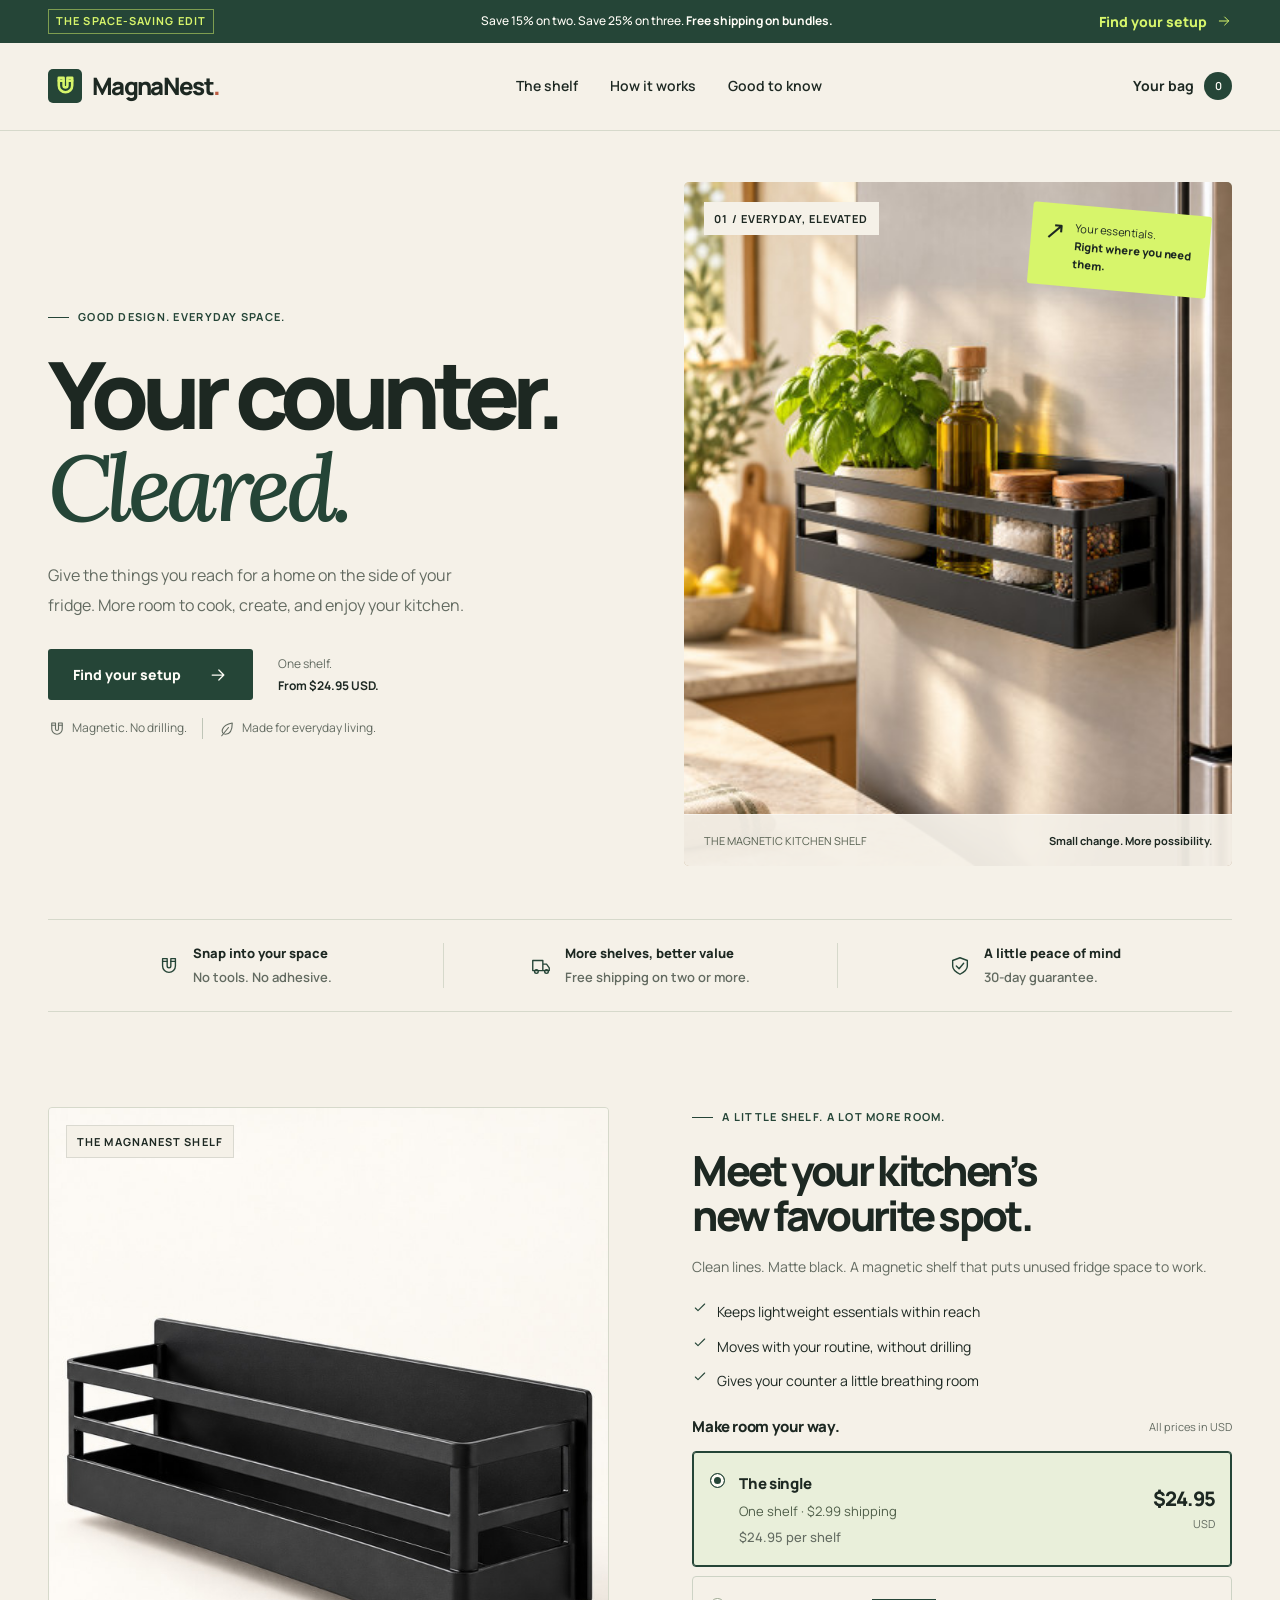
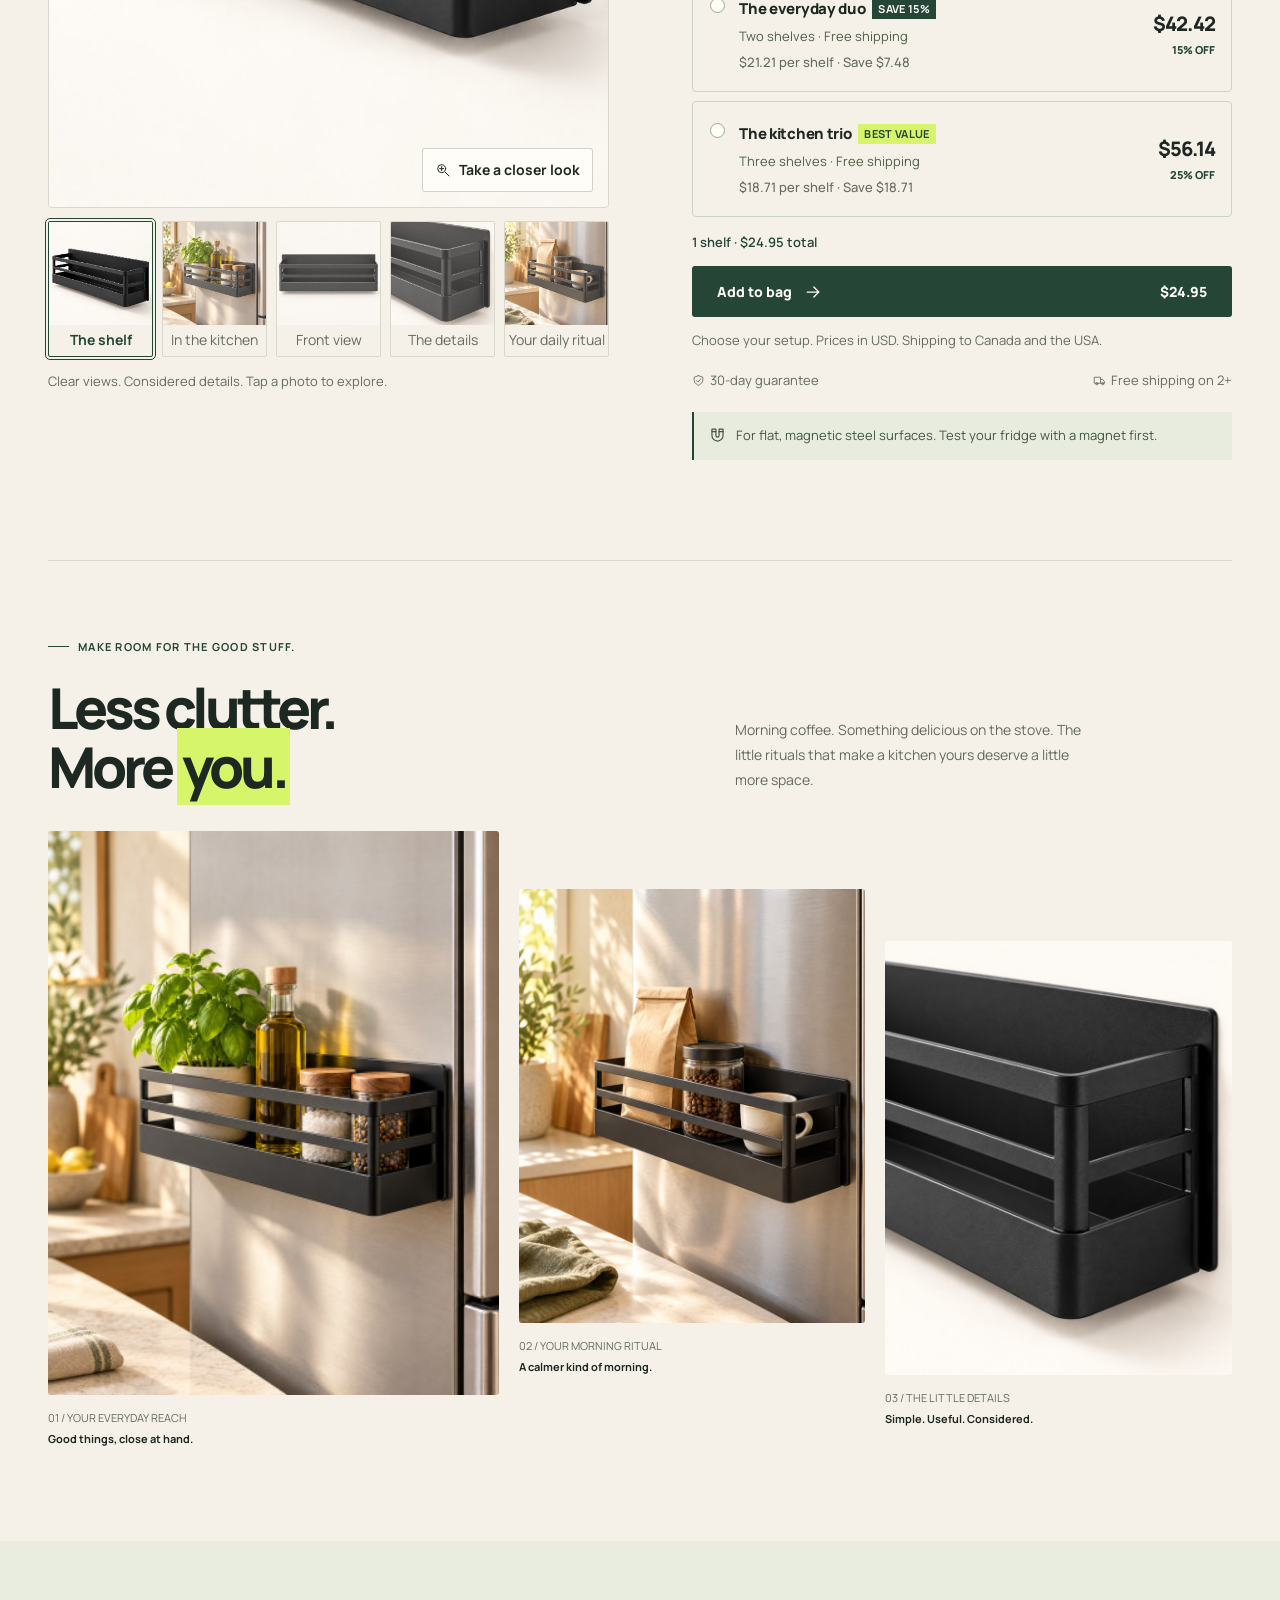
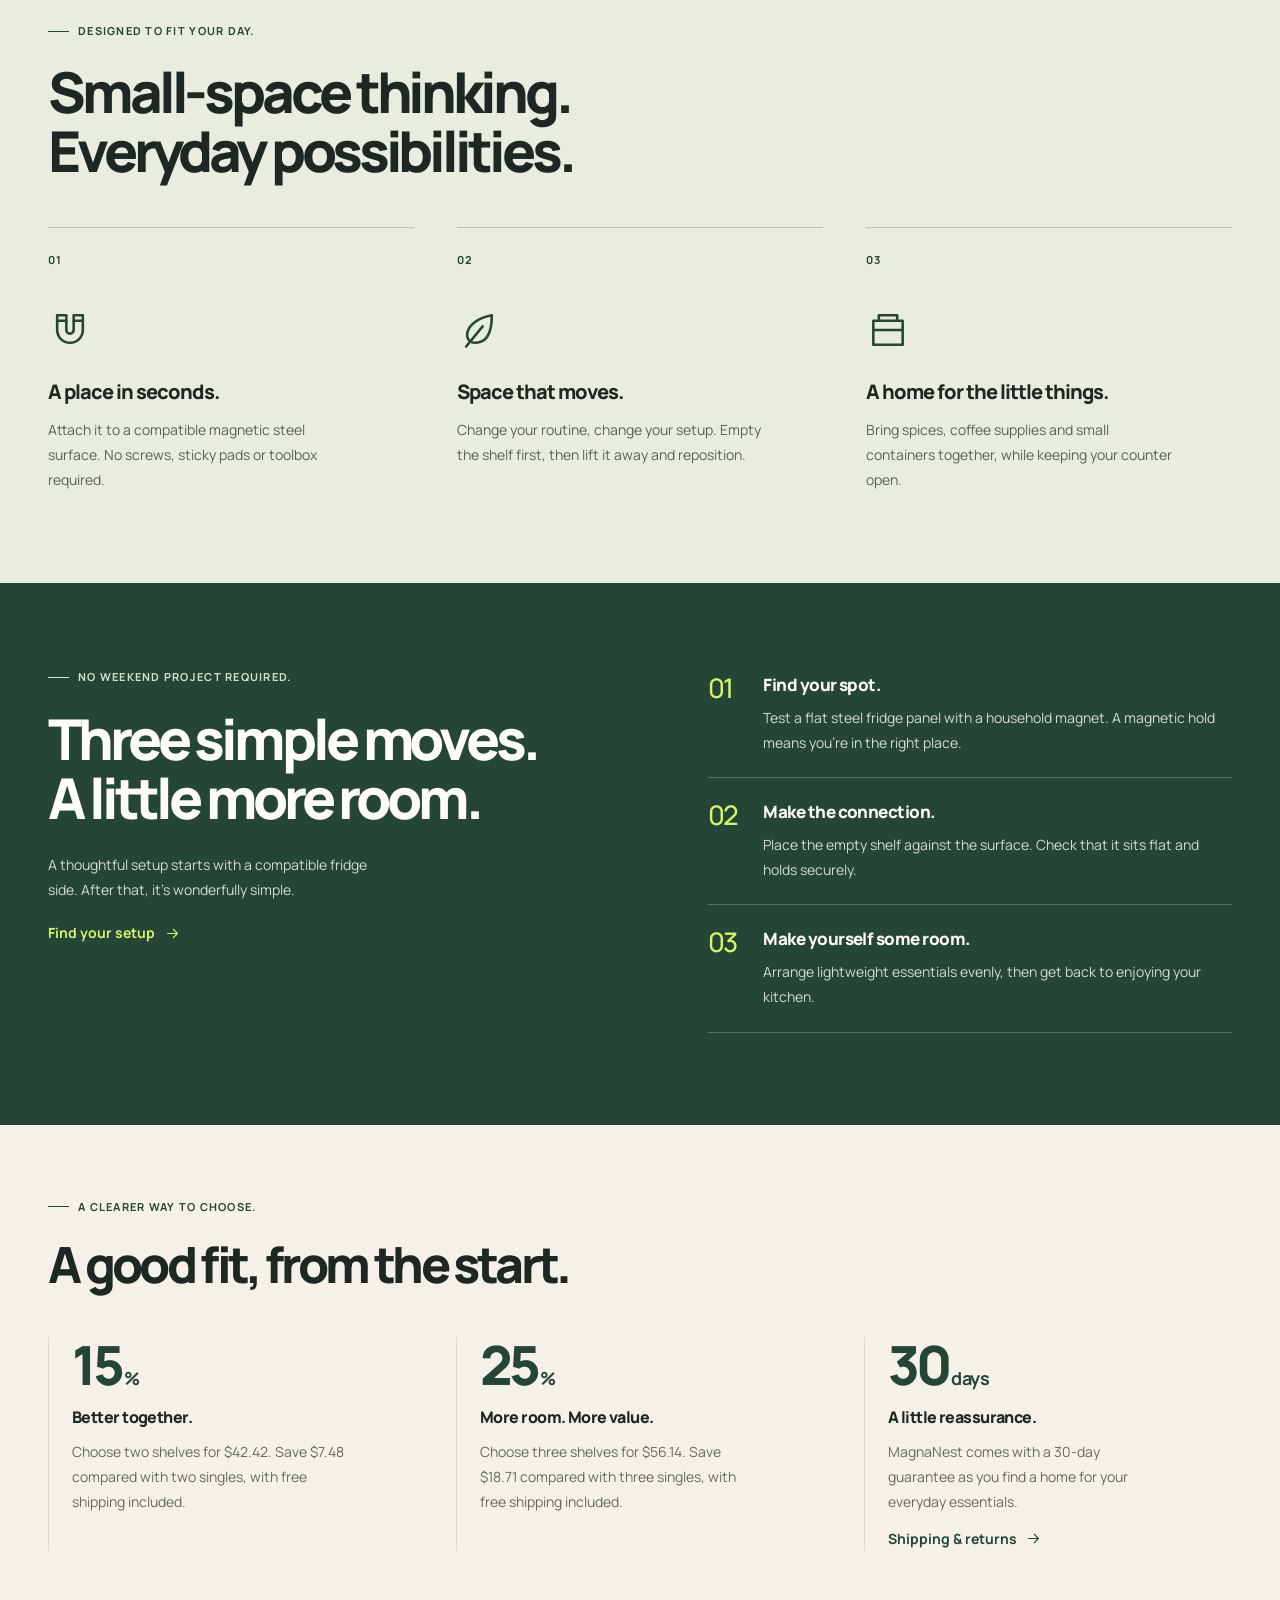
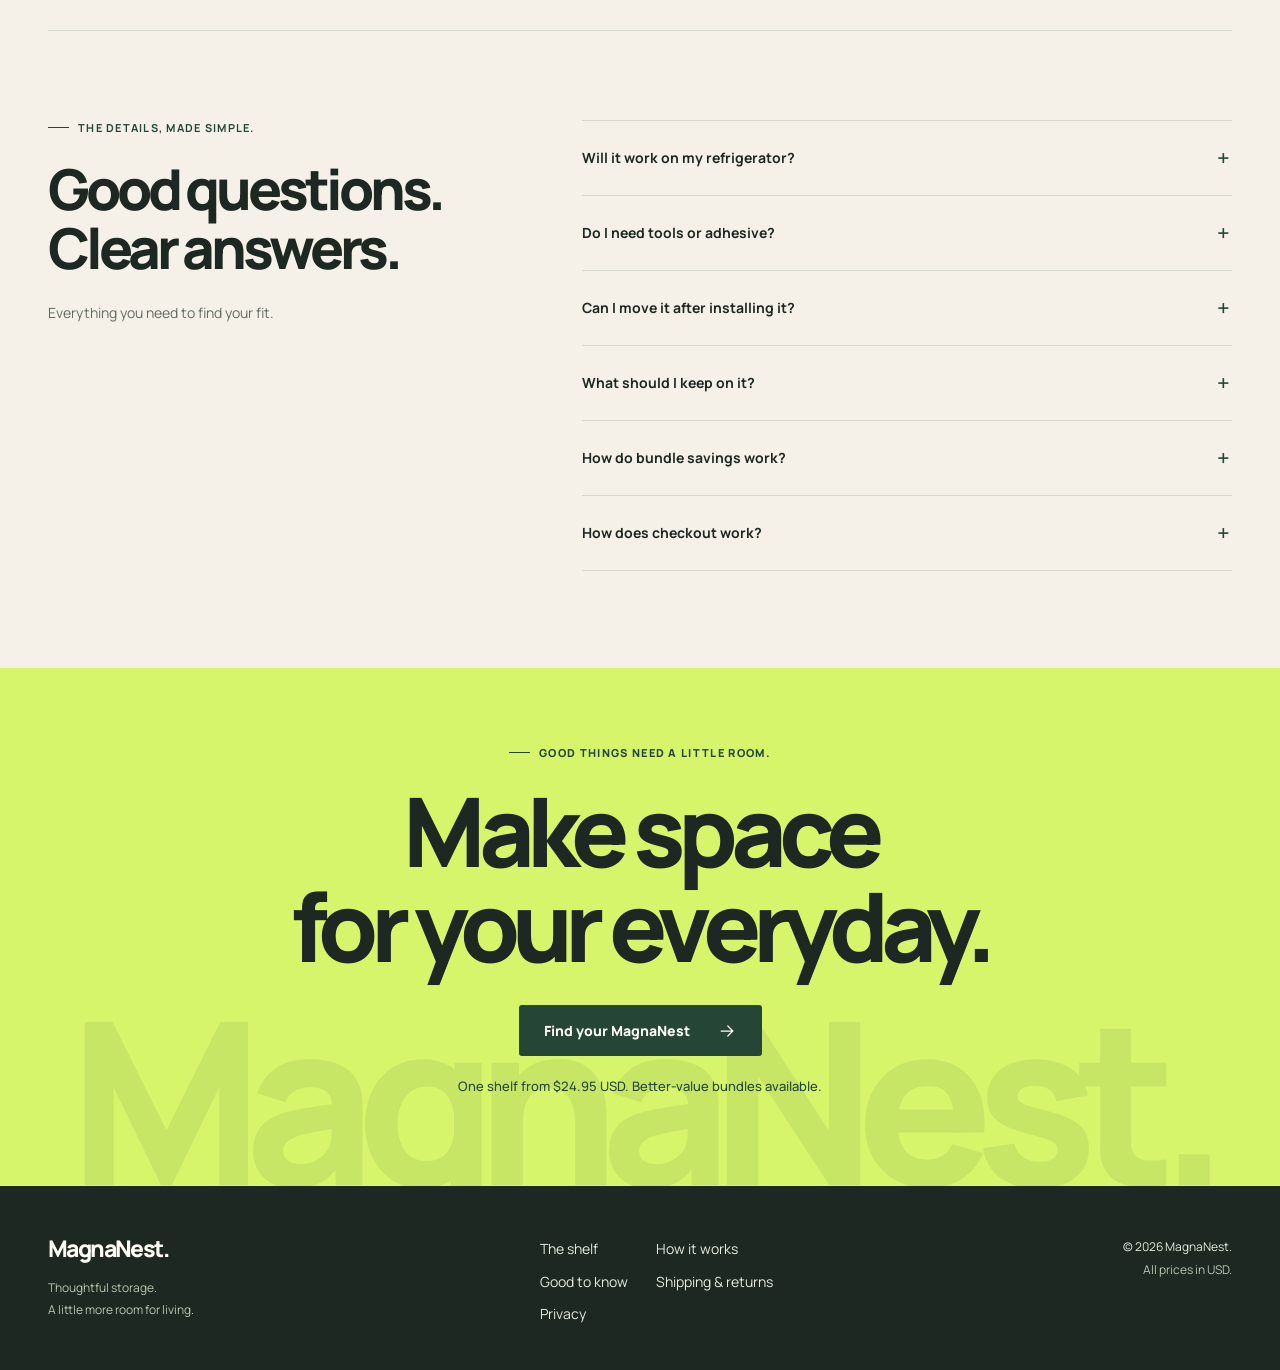
==== commit 77ab18f6: "Rebuild MagnaNest presentation while preserving live Stripe checkout and Cloudflare build" ====
--- a/index.html
+++ b/index.html
@@ -76,13 +76,13 @@
         <ul class="product-points"><li><svg viewBox="0 0 24 24" fill="none" stroke="currentColor" stroke-width="1.5" stroke-linecap="round" stroke-linejoin="round" aria-hidden="true"><path d="m5 12 4 4L19 6"/></svg> Keeps lightweight essentials within reach</li><li><svg viewBox="0 0 24 24" fill="none" stroke="currentColor" stroke-width="1.5" stroke-linecap="round" stroke-linejoin="round" aria-hidden="true"><path d="m5 12 4 4L19 6"/></svg> Moves with your routine, without drilling</li><li><svg viewBox="0 0 24 24" fill="none" stroke="currentColor" stroke-width="1.5" stroke-linecap="round" stroke-linejoin="round" aria-hidden="true"><path d="m5 12 4 4L19 6"/></svg> Gives your counter a little breathing room</li></ul>
         <div class="bundle-heading"><h3>Make room your way.</h3><span>All prices in USD</span></div>
         <div class="bundles" role="group" aria-label="Choose the number of shelves">
-          <button class="bundle active" data-qty="1" type="button" aria-pressed="true"><span class="bundle-radio" aria-hidden="true"></span><span class="bundle-content"><span class="bundle-top"><b class="bundle-title">The single</b></span><span class="bundle-description">One shelf. Your starting point.</span><span class="bundle-each">$24.95 per shelf</span></span><span class="bundle-price"><strong class="bundle-total">$24.95</strong><span class="bundle-single">USD</span></span></button>
+          <button class="bundle active" data-qty="1" type="button" aria-pressed="true"><span class="bundle-radio" aria-hidden="true"></span><span class="bundle-content"><span class="bundle-top"><b class="bundle-title">The single</b></span><span class="bundle-description">One shelf · $2.99 shipping</span><span class="bundle-each">$24.95 per shelf</span></span><span class="bundle-price"><strong class="bundle-total">$24.95</strong><span class="bundle-single">USD</span></span></button>
           <button class="bundle" data-qty="2" type="button" aria-pressed="false"><span class="bundle-radio" aria-hidden="true"></span><span class="bundle-content"><span class="bundle-top"><b class="bundle-title">The everyday duo</b><span class="bundle-label">SAVE 15%</span></span><span class="bundle-description">Two shelves · Free shipping</span><span class="bundle-each">$21.21 per shelf · Save $7.48</span></span><span class="bundle-price"><strong class="bundle-total">$42.42</strong><span class="bundle-save">15% OFF</span></span></button>
           <button class="bundle" data-qty="3" type="button" aria-pressed="false"><span class="bundle-radio" aria-hidden="true"></span><span class="bundle-content"><span class="bundle-top"><b class="bundle-title">The kitchen trio</b><span class="bundle-label">BEST VALUE</span></span><span class="bundle-description">Three shelves · Free shipping</span><span class="bundle-each">$18.71 per shelf · Save $18.71</span></span><span class="bundle-price"><strong class="bundle-total">$56.14</strong><span class="bundle-save">25% OFF</span></span></button>
         </div>
         <p class="selection-summary" id="selectionSummary" aria-live="polite" aria-atomic="true">One shelf · $24.95</p>
         <button class="btn dark add" id="addToCart" type="button" aria-haspopup="dialog" aria-controls="cartDrawer"><span>Add to bag <svg viewBox="0 0 24 24" fill="none" stroke="currentColor" stroke-width="1.5" stroke-linecap="round" stroke-linejoin="round" aria-hidden="true"><path d="M5 12h14M13 6l6 6-6 6"/></svg></span><strong id="buttonPrice">$24.95</strong></button>
-        <p class="product-availability" id="productAvailability">Online ordering opens soon. Explore your setup and save it in your bag.</p>
+        <p class="product-availability" id="productAvailability">Choose your setup. Prices in USD. Shipping to Canada and the USA.</p>
         <div class="purchase-notes"><span><svg viewBox="0 0 24 24" fill="none" stroke="currentColor" stroke-width="1.5" stroke-linecap="round" stroke-linejoin="round" aria-hidden="true"><path d="m12 3 8 3v6c0 5-8 9-8 9s-8-4-8-9V6l8-3Z"/><path d="m8 12 3 3 5-6"/></svg> 30-day guarantee</span><span><svg viewBox="0 0 24 24" fill="none" stroke="currentColor" stroke-width="1.5" stroke-linecap="round" stroke-linejoin="round" aria-hidden="true"><path d="M3 6h11v11H3zM14 10h4l3 4v3h-7"/><circle cx="7" cy="18" r="2"/><circle cx="18" cy="18" r="2"/></svg> Free shipping on 2+</span></div>
         <p class="compatibility-note"><svg viewBox="0 0 24 24" fill="none" stroke="currentColor" stroke-width="1.5" stroke-linecap="round" stroke-linejoin="round" aria-hidden="true"><path d="M5 4h5v8a2 2 0 0 0 4 0V4h5v8a7 7 0 0 1-14 0V4Z"/><path d="M5 7h5m4 0h5"/></svg><span>For flat, magnetic steel surfaces. Test your fridge with a magnet first.</span></p>
         <noscript><p>Enable JavaScript to choose a bundle and use the shopping bag.</p></noscript>
@@ -129,7 +129,7 @@
         <details class="reveal"><summary>Can I move it after installing it?<span aria-hidden="true">+</span></summary><p>Yes. Remove the stored items first, lift the shelf away and place it in a new compatible position.</p></details>
         <details class="reveal"><summary>What should I keep on it?<span aria-hidden="true">+</span></summary><p>Lightweight everyday essentials such as spices, coffee supplies, wraps and small containers. Distribute weight evenly. Pictured jars, plants and accessories are styling props and are not included.</p></details>
         <details class="reveal"><summary>How do bundle savings work?<span aria-hidden="true">+</span></summary><p>One shelf is $24.95. Two are $42.42, saving $7.48. Three are $56.14, saving $18.71. Savings are compared with buying the same number of single shelves. Orders of two or more shelves include free shipping. All prices shown are in US dollars.</p></details>
-        <details class="reveal"><summary>Can I order today?<span aria-hidden="true">+</span></summary><p>Online ordering is being prepared. You can explore the product, choose a bundle and save it in your bag on this device. No payment is taken until verified checkout is available.</p></details>
+        <details class="reveal"><summary>How does checkout work?<span aria-hidden="true">+</span></summary><p>Choose your setup, then continue from your bag to Stripe’s hosted checkout. Orders ship to Canada and the United States. One shelf has a $2.99 shipping charge; shipping is free on two or more shelves. All prices shown are in US dollars.</p></details>
       </div>
     </section>
 
@@ -145,12 +145,12 @@
       <div class="shipping"><div role="presentation"><span id="progress"></span></div><p id="shipMessage" aria-live="polite">Add one more shelf for free shipping.</p></div>
       <div class="cart-savings" id="cartSavings" hidden><span>You're saving</span><strong id="savingsValue">$0.00</strong></div>
       <div class="cart-upsell" id="cartUpsell"><p class="upsell-kicker">A LITTLE MORE SPACE. A BETTER DEAL.</p><h4 id="upsellTitle">Make it a duo.</h4><p id="upsellCopy">Two shelves. Free shipping. 15% bundle savings.</p><button class="upsell-btn" id="upsellButton" type="button" data-target="2">See the duo</button></div>
-      <div class="cart-checkout"><div class="subtotal"><span>Subtotal</span><strong id="subtotal">$24.95</strong></div><p class="tax-note">Bundle savings included. Taxes and any single-shelf shipping charge are calculated at checkout.</p><button class="btn dark checkout" id="checkoutButton" type="button" disabled aria-describedby="checkoutStatus">Checkout <span aria-hidden="true">↗</span></button><p class="checkout-status" id="checkoutStatus" role="status">Online ordering opens soon. Your selection is saved on this device.</p></div>
+      <div class="cart-checkout"><div class="subtotal"><span>Subtotal</span><strong id="subtotal">$24.95</strong></div><div class="shipping-total"><span id="shippingLabel">Shipping (12%)</span><strong id="shippingCost">$2.99</strong></div><div class="subtotal order-total"><span>Total</span><strong id="orderTotal">$27.94</strong></div><p class="tax-note">All prices in USD. Ships to Canada and the USA. Shipping is $2.99 for one shelf and free for 2+.</p><button class="btn dark checkout" id="checkoutButton" type="button" disabled aria-describedby="checkoutStatus">Secure checkout <span aria-hidden="true">↗</span></button><p class="stripe-credit" id="stripeCredit" hidden>Powered by <strong>Stripe</strong></p><p class="checkout-status" id="checkoutStatus" role="status">Secure Stripe checkout. Ships to Canada and the USA. Prices in USD.</p></div>
     </div>
   </aside>
 
   <div class="offer-modal" id="offerModal" hidden aria-hidden="true" role="dialog" aria-modal="true" aria-labelledby="offerTitle" tabindex="-1">
-    <div class="offer-card"><button class="modal-x offer-x" id="offerClose" type="button" aria-label="Close bundle offer">×</button><div class="offer-photo"><img src="assets/editorial-kitchen-720.jpg" srcset="assets/editorial-kitchen-360.jpg 360w, assets/editorial-kitchen-720.jpg 720w, assets/editorial-kitchen-1122.jpg 1122w" sizes="(max-width: 700px) calc(100vw - 40px), 370px" width="1122" height="1402" alt="MagnaNest shelf with herbs, oil and spice jars" loading="lazy" decoding="async" data-fallback="assets/magnanest-product-4.webp"></div><div class="offer-body"><p class="eyebrow"><i aria-hidden="true"></i> A LITTLE MORE ROOM?</p><span class="offer-badge" id="offerBadge">FREE SHIPPING</span><h3 id="offerTitle">Make it a duo.</h3><p id="offerText">Add a second shelf for $17.47 more. Save $7.48 compared with two singles, and unlock free shipping.</p><div class="offer-price"><span id="offerWas">$49.90 as singles</span><strong id="offerPrice">$42.42 total</strong></div><button class="btn lime offer-accept" id="acceptOffer" type="button">Choose the duo <span aria-hidden="true">→</span></button><button class="offer-decline" id="declineOffer" type="button">Keep my current setup</button></div></div>
+    <div class="offer-card"><button class="modal-x offer-x" id="offerClose" type="button" aria-label="Close bundle offer">×</button><div class="offer-photo"><img src="assets/editorial-kitchen-720.jpg" srcset="assets/editorial-kitchen-360.jpg 360w, assets/editorial-kitchen-720.jpg 720w, assets/editorial-kitchen-1122.jpg 1122w" sizes="(max-width: 700px) calc(100vw - 40px), 370px" width="1122" height="1402" alt="MagnaNest shelf with herbs, oil and spice jars" loading="lazy" decoding="async" data-fallback="assets/magnanest-product-4.webp"></div><div class="offer-body"><p class="eyebrow"><i aria-hidden="true"></i> A LITTLE MORE ROOM?</p><span class="offer-badge" id="offerBadge">FREE SHIPPING</span><h3 id="offerTitle">Make it a duo.</h3><p id="offerText">Add a second shelf for $14.48 more. Save $7.48 compared with two singles, and unlock free shipping.</p><div class="offer-price"><span id="offerWas">$49.90 as singles</span><strong id="offerPrice">$42.42 total</strong></div><button class="btn lime offer-accept" id="acceptOffer" type="button">Choose the duo <span aria-hidden="true">→</span></button><button class="offer-decline" id="declineOffer" type="button">Keep my current setup</button></div></div>
   </div>
 
   <aside class="promo-toast" id="promoToast" hidden aria-label="Bundle promotion">
--- a/styles.css
+++ b/styles.css
@@ -26,7 +26,7 @@
 button:not(:disabled), summary { cursor: pointer; }
 button:disabled { cursor: not-allowed; }
 a { color: inherit; text-underline-offset: 4px; }
-img { display: block; max-width: 100%; }
+img { display: block; max-width: 100%; height: auto; }
 svg { display: block; }
 figure, blockquote { margin: 0; }
 h1, h2, h3, h4, p { overflow-wrap: break-word; }
@@ -119,7 +119,7 @@
 .gallery-zoom:hover { background: var(--citrus); }
 .gallery-thumbs { display: grid; grid-template-columns: repeat(5, 1fr); gap: 9px; margin-top: 13px; }
 .gallery-thumb { min-width: 0; padding: 0; overflow: hidden; border: 1px solid var(--line); border-radius: 2px; background: transparent; text-align: center; transition: border-color .2s ease; }
-.gallery-thumb img { width: 100%; aspect-ratio: 1; object-fit: cover; opacity: .8; transition: opacity .2s ease; }
+.gallery-thumb img { width: 100%; height: auto; aspect-ratio: 1; object-fit: cover; opacity: .8; transition: opacity .2s ease; }
 .gallery-thumb small, .gallery-thumb > span { display: block; padding: 6px 3px; color: var(--muted); font-size: 11px; line-height: 1.3; }
 .gallery-thumb:hover, .gallery-thumb.active { border-color: var(--moss); }
 .gallery-thumb.active { outline: 1px solid var(--moss); outline-offset: 2px; }
@@ -178,7 +178,7 @@
 .story-head > p { max-width: 360px; margin: 0 0 4px; color: var(--muted); font-size: 13px; line-height: 1.9; }
 .photo-grid { display: grid; grid-template-columns: 1.3fr 1fr 1fr; align-items: start; gap: 20px; }
 .photo-card { min-width: 0; }
-.photo-card img { width: 100%; aspect-ratio: 3 / 4; object-fit: cover; border-radius: 3px; background: #e3e6dc; }
+.photo-card > img { width: 100%; height: auto; aspect-ratio: 4 / 5; object-fit: cover; border-radius: 3px; background: #e3e6dc; }
 .photo-card-wide img { aspect-ratio: 4 / 5; }
 .story-head h2 em { padding-inline: .08em; background: var(--citrus); font-style: normal; }
 .photo-card:nth-child(2) { margin-top: 58px; }
@@ -285,6 +285,12 @@
 .cart-checkout { position: sticky; bottom: -29px; z-index: 2; padding: 19px 0 24px; background: var(--white); border-top: 1px solid var(--line); }
 .subtotal { display: flex; align-items: center; justify-content: space-between; gap: 20px; font-size: 12px; font-weight: 600; }
 .subtotal strong { font-size: 20px; font-weight: 800; letter-spacing: -.04em; }
+.shipping-total { display: flex; align-items: center; justify-content: space-between; gap: 20px; margin-top: 11px; font-size: 14px; line-height: 1.6; }
+.shipping-total strong { font-weight: 700; }
+.order-total { display: flex; align-items: center; justify-content: space-between; gap: 20px; padding-top: 16px; margin-top: 15px; border-top: 1px solid var(--line); font-size: 20px; font-weight: 800; line-height: 1.5; letter-spacing: -.035em; }
+.order-total strong { font-size: 20px; font-weight: 800; }
+.stripe-credit { margin: 13px 0 0; color: var(--muted); font-size: 13px; line-height: 1.7; text-align: center; }
+.stripe-credit strong { color: var(--ink); font-weight: 700; }
 .tax-note { margin: 10px 0 17px; color: var(--muted); font-size: 11px; line-height: 1.8; }
 .cart-checkout .btn { width: 100%; justify-content: space-between; }
 .checkout-status { margin: 12px 0 0; color: var(--muted); font-size: 11px; line-height: 1.9; }
@@ -505,7 +511,7 @@
   .photo-card-wide { grid-column: 1 / -1; }
   .photo-card-wide img { aspect-ratio: 4 / 5; object-position: center; }
   .photo-card:nth-child(2), .photo-card:nth-child(3) { margin-top: 0; }
-  .photo-card:not(.photo-card-wide) img { aspect-ratio: 3 / 4; }
+  .photo-card:not(.photo-card-wide) img { height: auto; aspect-ratio: 4 / 5; }
   .photo-card figcaption { padding-top: 12px; }
   .photo-card figcaption b { font-size: 11px; }
   .photo-card figcaption span { font-size: 11px; line-height: 1.7; }
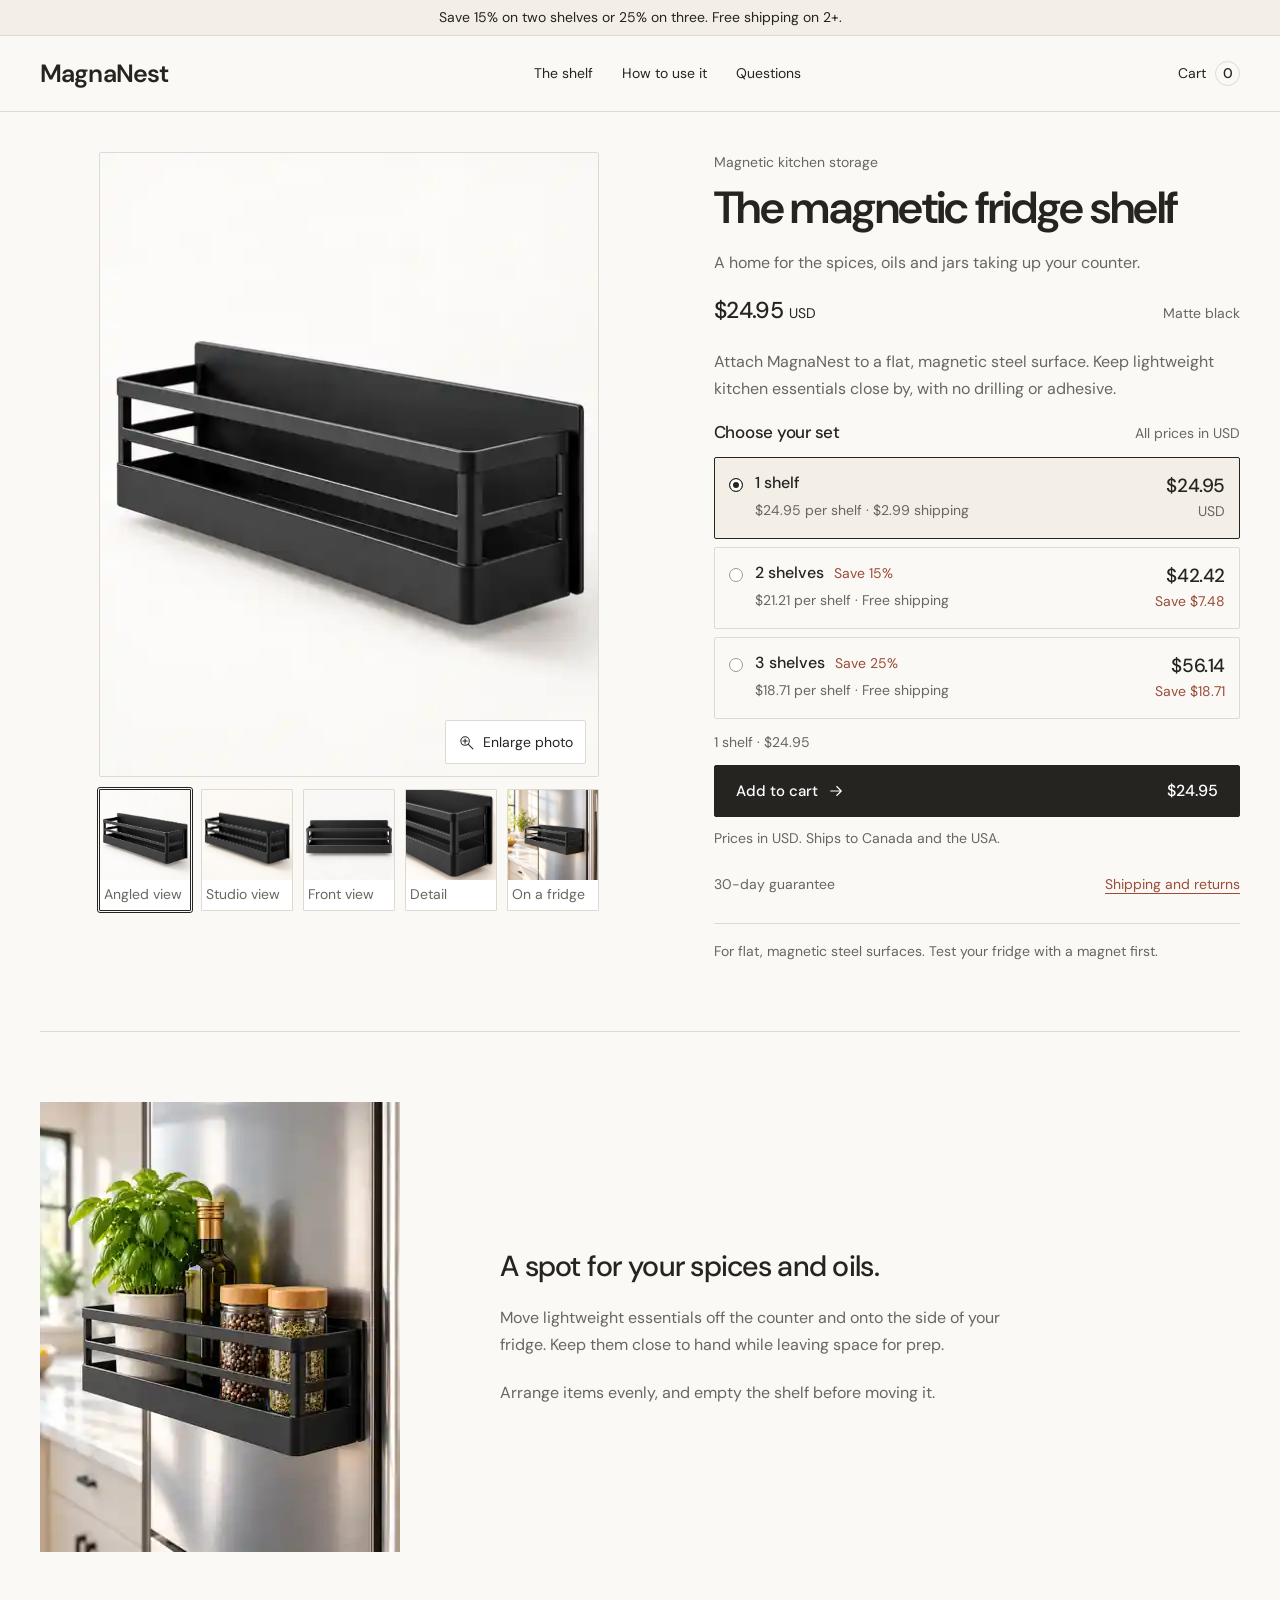
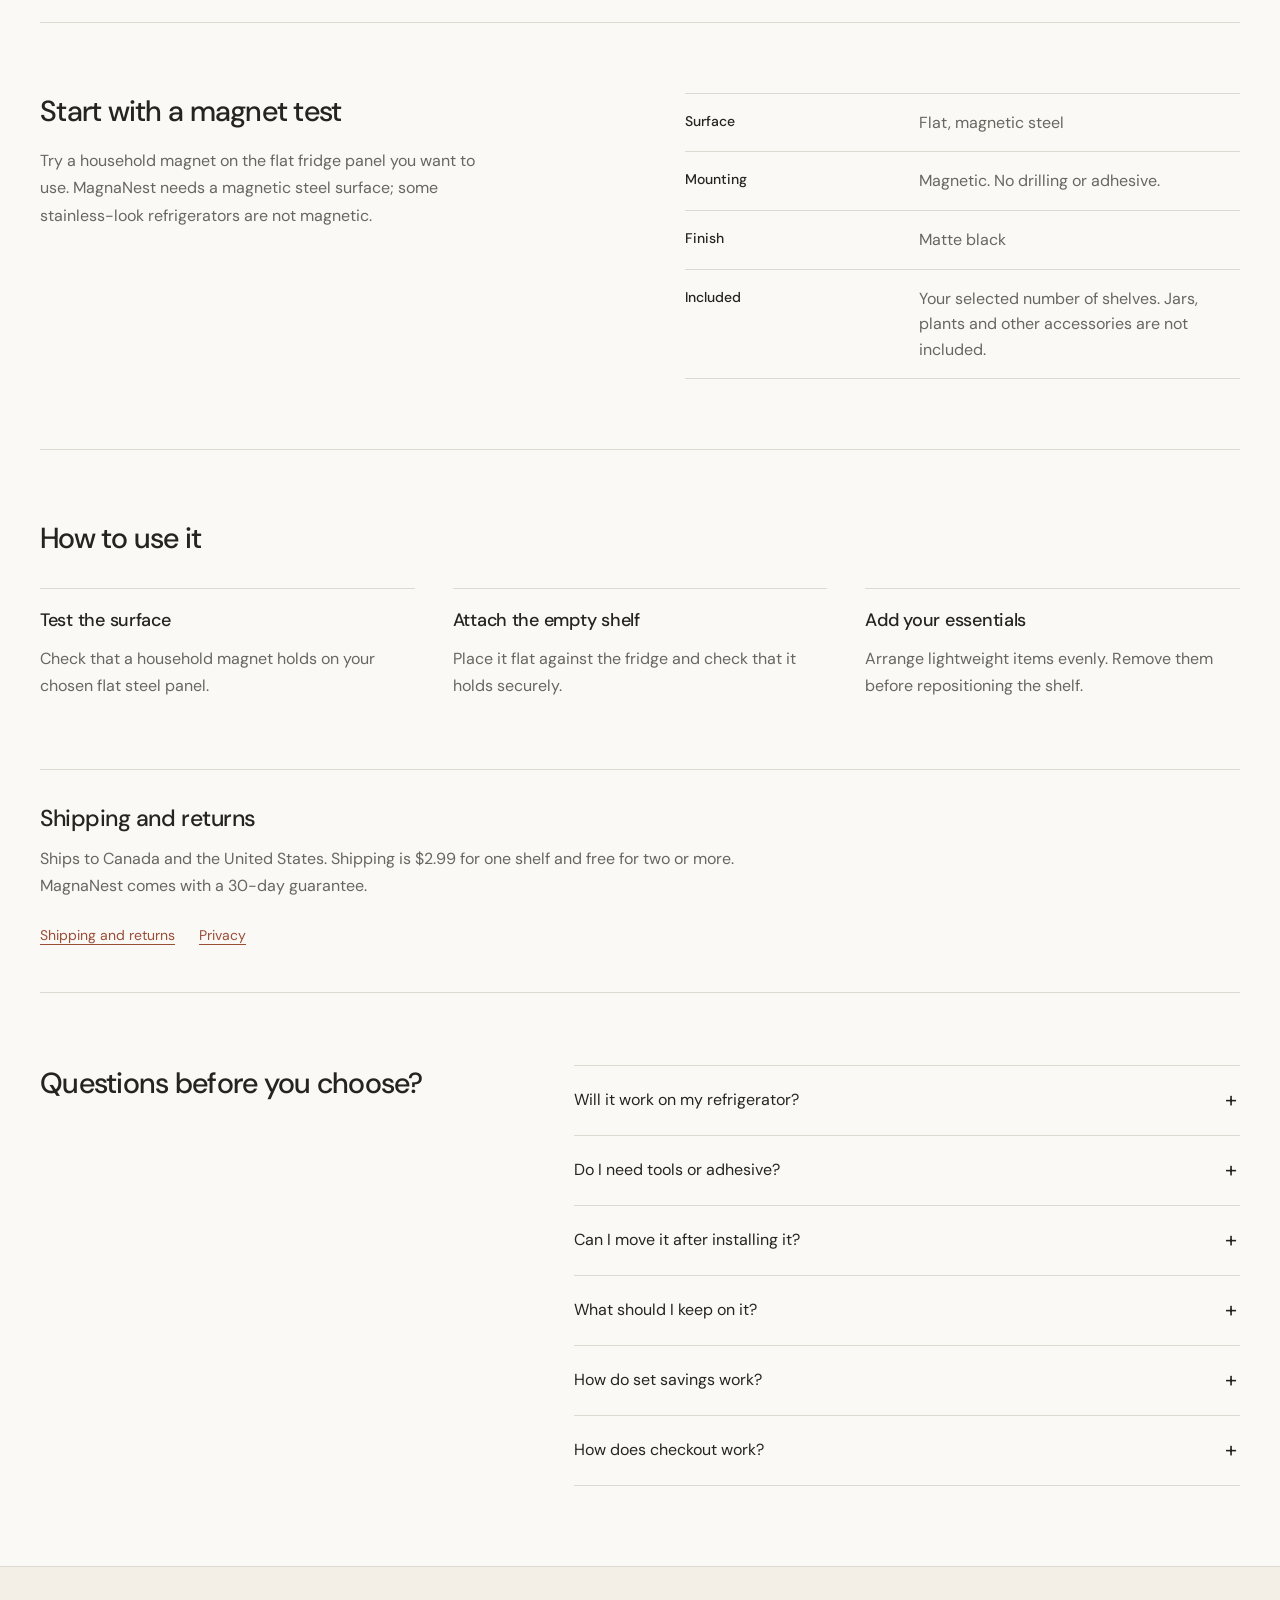
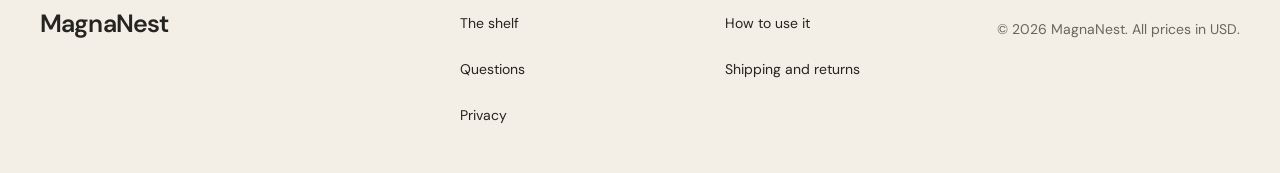
==== commit 09760f9f: "Refine MagnaNest into a product-first storefront after Astra design review" ====
--- a/index.html
+++ b/index.html
@@ -3,161 +3,126 @@
 <head>
   <meta charset="utf-8">
   <meta name="viewport" content="width=device-width, initial-scale=1">
-  <meta name="description" content="Clear your counter with MagnaNest. A matte-black magnetic refrigerator shelf for everyday kitchen essentials. Choose one shelf, save 15% on two or 25% on three.">
-  <meta name="theme-color" content="#254537">
-  <meta property="og:title" content="MagnaNest — Your counter. Cleared.">
-  <meta property="og:description" content="Make room for what you love. Magnetic kitchen storage, thoughtful design and better-value bundles.">
+  <meta name="description" content="A magnetic fridge shelf for spices, oils and jars. No drilling or adhesive. Choose one shelf or save with sets of two and three.">
+  <meta name="theme-color" content="#252420">
+  <meta property="og:title" content="MagnaNest | Magnetic Fridge Shelf">
+  <meta property="og:description" content="A home for the spices, oils and jars taking up your counter. Choose one shelf or save with sets of two and three.">
   <meta property="og:type" content="website">
   <meta property="og:url" content="https://magnanest.pages.dev/">
-  <meta property="og:image" content="https://magnanest.pages.dev/assets/editorial-kitchen-1122.jpg">
+  <meta property="og:image" content="https://magnanest.pages.dev/assets/magnanest-product-1.webp">
   <meta name="twitter:card" content="summary_large_image">
-  <title>MagnaNest — Your counter. Cleared.</title>
+  <title>MagnaNest | Magnetic Fridge Shelf</title>
   <link rel="canonical" href="https://magnanest.pages.dev/">
   <link rel="icon" href="favicon.svg" type="image/svg+xml">
   <link rel="preconnect" href="https://fonts.googleapis.com">
   <link rel="preconnect" href="https://fonts.gstatic.com" crossorigin>
-  <link href="https://fonts.googleapis.com/css2?family=Lora:ital,wght@1,500&family=Manrope:wght@400;500;600;700;800&display=swap" rel="stylesheet">
+  <link href="https://fonts.googleapis.com/css2?family=DM+Sans:wght@400;500;600;700&amp;display=swap" rel="stylesheet">
   <link rel="stylesheet" href="styles.css">
   <script src="checkout-config.js" defer></script>
   <script src="app.js" defer></script>
 </head>
 <body>
   <a class="skip-link" href="#main">Skip to content</a>
-  <div class="announcement"><span>THE SPACE-SAVING EDIT</span><p class="announcement-copy">Save 15% on two. Save 25% on three. <b>Free shipping on bundles.</b></p><a href="#shop">Find your setup <svg viewBox="0 0 24 24" fill="none" stroke="currentColor" stroke-width="1.5" stroke-linecap="round" stroke-linejoin="round" aria-hidden="true"><path d="M5 12h14M13 6l6 6-6 6"/></svg></a></div>
+  <div class="announcement"><p class="announcement-copy">Save 15% on two shelves or 25% on three. Free shipping on 2+.</p></div>
   <header class="site-header" id="top">
     <div class="header-inner wrap">
-      <a class="brand" href="#top" aria-label="MagnaNest home"><span class="brand-icon"><svg viewBox="0 0 24 24" fill="none" stroke="currentColor" stroke-width="1.5" stroke-linecap="round" stroke-linejoin="round" aria-hidden="true"><path d="M5 4h5v8a2 2 0 0 0 4 0V4h5v8a7 7 0 0 1-14 0V4Z"/><path d="M5 7h5m4 0h5"/></svg></span><span>MagnaNest<span class="brand-period">.</span></span></a>
-      <nav aria-label="Main navigation"><a href="#shop">The shelf</a><a href="#how">How it works</a><a href="#faq">Good to know</a></nav>
-      <button class="cart-pill" id="cartOpen" type="button" aria-haspopup="dialog" aria-controls="cartDrawer">Your bag <b id="cartCount" aria-live="polite" aria-atomic="true">0</b></button>
+      <a class="brand" href="#top" aria-label="MagnaNest home">MagnaNest</a>
+      <nav aria-label="Main navigation"><a href="#shop">The shelf</a><a href="#how">How to use it</a><a href="#faq">Questions</a></nav>
+      <button class="cart-pill" id="cartOpen" type="button" aria-haspopup="dialog" aria-controls="cartDrawer">Cart <b id="cartCount" aria-live="polite" aria-atomic="true">0</b></button>
     </div>
   </header>
   <main id="main" tabindex="-1">
-    <section class="hero wrap" aria-labelledby="heroTitle">
-      <div class="hero-copy">
-        <p class="eyebrow"><span class="eyebrow-line" aria-hidden="true"></span> GOOD DESIGN. EVERYDAY SPACE.</p>
-        <h1 id="heroTitle">Your counter.<br><em>Cleared.</em></h1>
-        <p class="lede">Give the things you reach for a home on the side of your fridge. More room to cook, create, and enjoy your kitchen.</p>
-        <div class="hero-actions"><a class="btn dark" href="#shop">Find your setup <svg viewBox="0 0 24 24" fill="none" stroke="currentColor" stroke-width="1.5" stroke-linecap="round" stroke-linejoin="round" aria-hidden="true"><path d="M5 12h14M13 6l6 6-6 6"/></svg></a><span class="hero-starting">One shelf.<br><b>From $24.95 USD.</b></span></div>
-        <div class="hero-meta"><span><svg viewBox="0 0 24 24" fill="none" stroke="currentColor" stroke-width="1.5" stroke-linecap="round" stroke-linejoin="round" aria-hidden="true"><path d="M5 4h5v8a2 2 0 0 0 4 0V4h5v8a7 7 0 0 1-14 0V4Z"/><path d="M5 7h5m4 0h5"/></svg> Magnetic. No drilling.</span><span><svg viewBox="0 0 24 24" fill="none" stroke="currentColor" stroke-width="1.5" stroke-linecap="round" stroke-linejoin="round" aria-hidden="true"><path d="M19 4c0 10-3 15-9 15-7 0-7-12 9-15Z"/><path d="m5 21 9-11"/></svg> Made for everyday living.</span></div>
+    <section class="hero product wrap" id="shop" aria-labelledby="productTitle">
+      <div class="product-intro">
+        <p class="product-kicker">Magnetic kitchen storage</p>
+        <h1 id="productTitle"><span id="heroTitle">The magnetic fridge shelf</span></h1>
+        <p class="product-benefit">A home for the spices, oils and jars taking up your counter.</p>
+        <div class="product-at-a-glance"><p class="starting-price">$24.95 <span>USD</span></p><p class="product-finish">Matte black</p></div>
       </div>
-      <figure class="hero-art">
-        <img class="hero-photo" src="assets/editorial-kitchen-720.jpg" srcset="assets/editorial-kitchen-360.jpg 360w, assets/editorial-kitchen-720.jpg 720w, assets/editorial-kitchen-1122.jpg 1122w" sizes="(max-width: 700px) calc(100vw - 40px), (max-width: 1100px) 45vw, 590px" width="1122" height="1402" alt="MagnaNest's matte-black magnetic shelf holding herbs, oil and spice jars on a refrigerator side" loading="eager" fetchpriority="high" decoding="async" data-fallback="assets/magnanest-product-4.webp">
-        <figcaption class="hero-photo-caption"><span>THE MAGNETIC KITCHEN SHELF</span><b>Small change. More possibility.</b></figcaption>
-        <div class="hero-note"><span aria-hidden="true">↗</span><p>Your essentials.<br><b>Right where you need them.</b></p></div>
-        <span class="hero-index" aria-hidden="true">01 / EVERYDAY, ELEVATED</span>
-      </figure>
-    </section>
-    <div class="value-strip wrap" aria-label="MagnaNest features">
-      <div class="value-item"><svg viewBox="0 0 24 24" fill="none" stroke="currentColor" stroke-width="1.5" stroke-linecap="round" stroke-linejoin="round" aria-hidden="true"><path d="M5 4h5v8a2 2 0 0 0 4 0V4h5v8a7 7 0 0 1-14 0V4Z"/><path d="M5 7h5m4 0h5"/></svg><div><b>Snap into your space</b><span>No tools. No adhesive.</span></div></div>
-      <div class="value-item"><svg viewBox="0 0 24 24" fill="none" stroke="currentColor" stroke-width="1.5" stroke-linecap="round" stroke-linejoin="round" aria-hidden="true"><path d="M3 6h11v11H3zM14 10h4l3 4v3h-7"/><circle cx="7" cy="18" r="2"/><circle cx="18" cy="18" r="2"/></svg><div><b>More shelves, better value</b><span>Free shipping on two or more.</span></div></div>
-      <div class="value-item"><svg viewBox="0 0 24 24" fill="none" stroke="currentColor" stroke-width="1.5" stroke-linecap="round" stroke-linejoin="round" aria-hidden="true"><path d="m12 3 8 3v6c0 5-8 9-8 9s-8-4-8-9V6l8-3Z"/><path d="m8 12 3 3 5-6"/></svg><div><b>A little peace of mind</b><span>30-day guarantee.</span></div></div>
-    </div>
-
-    <section class="product wrap" id="shop" aria-labelledby="productTitle">
       <div class="product-gallery">
         <div class="product-main-frame">
-          <span class="badge">THE MAGNANEST SHELF</span>
-          <img id="productMain" class="product-main-image" src="assets/product-studio-720.jpg" srcset="assets/product-studio-360.jpg 360w, assets/product-studio-720.jpg 720w, assets/product-studio-1122.jpg 1122w" sizes="(max-width: 700px) calc(100vw - 40px), (max-width: 1100px) 45vw, 590px" width="1122" height="1402" alt="Angled view of the empty matte-black MagnaNest shelf, showing two flat rails and the solid backplate" loading="lazy" decoding="async" data-fallback="assets/magnanest-product-1.webp">
-          <button class="gallery-zoom" id="galleryZoom" type="button" aria-label="Enlarge product photograph" aria-haspopup="dialog" aria-controls="imageZoom"><svg viewBox="0 0 24 24" fill="none" stroke="currentColor" stroke-width="1.5" stroke-linecap="round" stroke-linejoin="round" aria-hidden="true"><circle cx="10" cy="10" r="6"/><path d="m15 15 6 6M7 10h6m-3-3v6"/></svg><span>Take a closer look</span></button>
+          <img id="productMain" class="product-main-image" src="assets/magnanest-product-1.webp" width="500" height="625" alt="Angled view of the matte-black MagnaNest magnetic fridge shelf" loading="eager" fetchpriority="high" decoding="async">
+          <button class="gallery-zoom" id="galleryZoom" type="button" aria-label="Enlarge product photograph" aria-haspopup="dialog" aria-controls="imageZoom"><svg viewBox="0 0 24 24" fill="none" stroke="currentColor" stroke-width="1.5" stroke-linecap="round" stroke-linejoin="round" aria-hidden="true"><circle cx="10" cy="10" r="6"/><path d="m15 15 6 6M7 10h6m-3-3v6"/></svg><span>Enlarge photo</span></button>
         </div>
         <div class="gallery-thumbs" aria-label="Product photographs">
-          <button class="gallery-thumb active" type="button" data-image="assets/product-studio-720.jpg" data-srcset="assets/product-studio-360.jpg 360w, assets/product-studio-720.jpg 720w, assets/product-studio-1122.jpg 1122w" data-sizes="(max-width: 700px) calc(100vw - 40px), (max-width: 1100px) 45vw, 590px" data-highres="assets/product-studio-1122.jpg" data-fallback="assets/magnanest-product-1.webp" data-alt="Angled view of the empty matte-black MagnaNest shelf, showing two flat rails and the solid backplate" aria-label="View the shelf" aria-pressed="true"><img src="assets/product-studio-360.jpg" width="360" height="450" alt="" loading="lazy" decoding="async" data-fallback="assets/magnanest-product-1.webp"><span>The shelf</span></button>
-<button class="gallery-thumb" type="button" data-image="assets/editorial-kitchen-720.jpg" data-srcset="assets/editorial-kitchen-360.jpg 360w, assets/editorial-kitchen-720.jpg 720w, assets/editorial-kitchen-1122.jpg 1122w" data-sizes="(max-width: 700px) calc(100vw - 40px), (max-width: 1100px) 45vw, 590px" data-highres="assets/editorial-kitchen-1122.jpg" data-fallback="assets/magnanest-product-4.webp" data-alt="MagnaNest shelf holding a basil plant, oil bottle and two spice jars on a refrigerator side" aria-label="View in the kitchen" aria-pressed="false"><img src="assets/editorial-kitchen-360.jpg" width="360" height="450" alt="" loading="lazy" decoding="async" data-fallback="assets/magnanest-product-4.webp"><span>In the kitchen</span></button>
-<button class="gallery-thumb" type="button" data-image="assets/product-front-720.jpg" data-srcset="assets/product-front-360.jpg 360w, assets/product-front-720.jpg 720w, assets/product-front-1122.jpg 1122w" data-sizes="(max-width: 700px) calc(100vw - 40px), (max-width: 1100px) 45vw, 590px" data-highres="assets/product-front-1122.jpg" data-fallback="assets/magnanest-product-2.webp" data-alt="Front view of the empty MagnaNest shelf and its two flat front rails" aria-label="View front view" aria-pressed="false"><img src="assets/product-front-360.jpg" width="360" height="450" alt="" loading="lazy" decoding="async" data-fallback="assets/magnanest-product-2.webp"><span>Front view</span></button>
-<button class="gallery-thumb" type="button" data-image="assets/product-detail-720.jpg" data-srcset="assets/product-detail-360.jpg 360w, assets/product-detail-720.jpg 720w, assets/product-detail-1122.jpg 1122w" data-sizes="(max-width: 700px) calc(100vw - 40px), (max-width: 1100px) 45vw, 590px" data-highres="assets/product-detail-1122.jpg" data-fallback="assets/magnanest-product-5.webp" data-alt="Close view of the MagnaNest shelf corner, flat rails and matte-black finish" aria-label="View the details" aria-pressed="false"><img src="assets/product-detail-360.jpg" width="360" height="450" alt="" loading="lazy" decoding="async" data-fallback="assets/magnanest-product-5.webp"><span>The details</span></button>
-<button class="gallery-thumb" type="button" data-image="assets/editorial-coffee-720.jpg" data-srcset="assets/editorial-coffee-360.jpg 360w, assets/editorial-coffee-720.jpg 720w, assets/editorial-coffee-1122.jpg 1122w" data-sizes="(max-width: 700px) calc(100vw - 40px), (max-width: 1100px) 45vw, 590px" data-highres="assets/editorial-coffee-1122.jpg" data-fallback="assets/magnanest-product-4.webp" data-alt="MagnaNest shelf holding lightweight coffee essentials beside a kitchen counter" aria-label="View your daily ritual" aria-pressed="false"><img src="assets/editorial-coffee-360.jpg" width="360" height="450" alt="" loading="lazy" decoding="async" data-fallback="assets/magnanest-product-4.webp"><span>Your daily ritual</span></button>
+          <button class="gallery-thumb active" type="button" data-image="assets/magnanest-product-1.webp" data-highres="assets/magnanest-product-1.webp" data-fallback="assets/magnanest-product-1.webp" data-alt="Angled view of the matte-black MagnaNest magnetic fridge shelf" aria-label="View angled view" aria-pressed="true"><img src="assets/magnanest-product-1.webp" width="500" height="625" alt="" loading="lazy" decoding="async"><span>Angled view</span></button>
+          <button class="gallery-thumb" type="button" data-image="assets/product-studio-720.jpg" data-srcset="assets/product-studio-360.jpg 360w, assets/product-studio-720.jpg 720w, assets/product-studio-1122.jpg 1122w" data-sizes="(max-width: 700px) calc(100vw - 40px), (max-width: 1100px) 45vw, 500px" data-highres="assets/product-studio-1122.jpg" data-fallback="assets/magnanest-product-1.webp" data-alt="MagnaNest magnetic shelf on a plain background" aria-label="View studio view" aria-pressed="false"><img src="assets/product-studio-360.jpg" width="360" height="450" alt="" loading="lazy" decoding="async" data-fallback="assets/magnanest-product-1.webp"><span>Studio view</span></button>
+          <button class="gallery-thumb" type="button" data-image="assets/magnanest-product-2.webp" data-highres="assets/magnanest-product-2.webp" data-fallback="assets/magnanest-product-2.webp" data-alt="Front view of the matte-black MagnaNest magnetic fridge shelf" aria-label="View front view" aria-pressed="false"><img src="assets/magnanest-product-2.webp" width="500" height="625" alt="" loading="lazy" decoding="async"><span>Front view</span></button>
+          <button class="gallery-thumb" type="button" data-image="assets/product-detail-720.jpg" data-srcset="assets/product-detail-360.jpg 360w, assets/product-detail-720.jpg 720w, assets/product-detail-1122.jpg 1122w" data-sizes="(max-width: 700px) calc(100vw - 40px), (max-width: 1100px) 45vw, 500px" data-highres="assets/product-detail-1122.jpg" data-fallback="assets/magnanest-product-5.webp" data-alt="Close-up of the MagnaNest shelf corner, front rails and matte-black finish" aria-label="View detail" aria-pressed="false"><img src="assets/product-detail-360.jpg" width="360" height="450" alt="" loading="lazy" decoding="async" data-fallback="assets/magnanest-product-5.webp"><span>Detail</span></button>
+          <button class="gallery-thumb" type="button" data-image="assets/magnanest-product-3.webp" data-highres="assets/magnanest-product-3.webp" data-fallback="assets/magnanest-product-3.webp" data-alt="An empty MagnaNest shelf mounted on the side of a refrigerator" aria-label="View on a fridge" aria-pressed="false"><img src="assets/magnanest-product-3.webp" width="500" height="625" alt="" loading="lazy" decoding="async"><span>On a fridge</span></button>
         </div>
-        <p class="gallery-help">Clear views. Considered details. Tap a photo to explore.</p>
       </div>
-      <div class="product-copy">
-        <p class="eyebrow"><span class="eyebrow-line" aria-hidden="true"></span> A LITTLE SHELF. A LOT MORE ROOM.</p>
-        <h2 id="productTitle">Meet your kitchen’s<br>new favourite spot.</h2>
-        <p class="product-intro">Clean lines. Matte black. A magnetic shelf that puts unused fridge space to work.</p>
-        <ul class="product-points"><li><svg viewBox="0 0 24 24" fill="none" stroke="currentColor" stroke-width="1.5" stroke-linecap="round" stroke-linejoin="round" aria-hidden="true"><path d="m5 12 4 4L19 6"/></svg> Keeps lightweight essentials within reach</li><li><svg viewBox="0 0 24 24" fill="none" stroke="currentColor" stroke-width="1.5" stroke-linecap="round" stroke-linejoin="round" aria-hidden="true"><path d="m5 12 4 4L19 6"/></svg> Moves with your routine, without drilling</li><li><svg viewBox="0 0 24 24" fill="none" stroke="currentColor" stroke-width="1.5" stroke-linecap="round" stroke-linejoin="round" aria-hidden="true"><path d="m5 12 4 4L19 6"/></svg> Gives your counter a little breathing room</li></ul>
-        <div class="bundle-heading"><h3>Make room your way.</h3><span>All prices in USD</span></div>
+      <div class="product-purchase">
+        <p class="product-description">Attach MagnaNest to a flat, magnetic steel surface. Keep lightweight kitchen essentials close by, with no drilling or adhesive.</p>
+        <div class="bundle-heading"><h2>Choose your set</h2><span>All prices in USD</span></div>
         <div class="bundles" role="group" aria-label="Choose the number of shelves">
-          <button class="bundle active" data-qty="1" type="button" aria-pressed="true"><span class="bundle-radio" aria-hidden="true"></span><span class="bundle-content"><span class="bundle-top"><b class="bundle-title">The single</b></span><span class="bundle-description">One shelf · $2.99 shipping</span><span class="bundle-each">$24.95 per shelf</span></span><span class="bundle-price"><strong class="bundle-total">$24.95</strong><span class="bundle-single">USD</span></span></button>
-          <button class="bundle" data-qty="2" type="button" aria-pressed="false"><span class="bundle-radio" aria-hidden="true"></span><span class="bundle-content"><span class="bundle-top"><b class="bundle-title">The everyday duo</b><span class="bundle-label">SAVE 15%</span></span><span class="bundle-description">Two shelves · Free shipping</span><span class="bundle-each">$21.21 per shelf · Save $7.48</span></span><span class="bundle-price"><strong class="bundle-total">$42.42</strong><span class="bundle-save">15% OFF</span></span></button>
-          <button class="bundle" data-qty="3" type="button" aria-pressed="false"><span class="bundle-radio" aria-hidden="true"></span><span class="bundle-content"><span class="bundle-top"><b class="bundle-title">The kitchen trio</b><span class="bundle-label">BEST VALUE</span></span><span class="bundle-description">Three shelves · Free shipping</span><span class="bundle-each">$18.71 per shelf · Save $18.71</span></span><span class="bundle-price"><strong class="bundle-total">$56.14</strong><span class="bundle-save">25% OFF</span></span></button>
+          <button class="bundle active" data-qty="1" type="button" aria-pressed="true"><span class="bundle-radio" aria-hidden="true"></span><span class="bundle-content"><span class="bundle-top"><b class="bundle-title">1 shelf</b></span><span class="bundle-description">$24.95 per shelf</span><span class="bundle-each">$2.99 shipping</span></span><span class="bundle-price"><strong class="bundle-total">$24.95</strong><span class="bundle-single">USD</span></span></button>
+          <button class="bundle" data-qty="2" type="button" aria-pressed="false"><span class="bundle-radio" aria-hidden="true"></span><span class="bundle-content"><span class="bundle-top"><b class="bundle-title">2 shelves</b><span class="bundle-label">Save 15%</span></span><span class="bundle-description">$21.21 per shelf</span><span class="bundle-each">Free shipping</span></span><span class="bundle-price"><strong class="bundle-total">$42.42</strong><span class="bundle-save">Save $7.48</span></span></button>
+          <button class="bundle" data-qty="3" type="button" aria-pressed="false"><span class="bundle-radio" aria-hidden="true"></span><span class="bundle-content"><span class="bundle-top"><b class="bundle-title">3 shelves</b><span class="bundle-label">Save 25%</span></span><span class="bundle-description">$18.71 per shelf</span><span class="bundle-each">Free shipping</span></span><span class="bundle-price"><strong class="bundle-total">$56.14</strong><span class="bundle-save">Save $18.71</span></span></button>
         </div>
-        <p class="selection-summary" id="selectionSummary" aria-live="polite" aria-atomic="true">One shelf · $24.95</p>
-        <button class="btn dark add" id="addToCart" type="button" aria-haspopup="dialog" aria-controls="cartDrawer"><span>Add to bag <svg viewBox="0 0 24 24" fill="none" stroke="currentColor" stroke-width="1.5" stroke-linecap="round" stroke-linejoin="round" aria-hidden="true"><path d="M5 12h14M13 6l6 6-6 6"/></svg></span><strong id="buttonPrice">$24.95</strong></button>
-        <p class="product-availability" id="productAvailability">Choose your setup. Prices in USD. Shipping to Canada and the USA.</p>
-        <div class="purchase-notes"><span><svg viewBox="0 0 24 24" fill="none" stroke="currentColor" stroke-width="1.5" stroke-linecap="round" stroke-linejoin="round" aria-hidden="true"><path d="m12 3 8 3v6c0 5-8 9-8 9s-8-4-8-9V6l8-3Z"/><path d="m8 12 3 3 5-6"/></svg> 30-day guarantee</span><span><svg viewBox="0 0 24 24" fill="none" stroke="currentColor" stroke-width="1.5" stroke-linecap="round" stroke-linejoin="round" aria-hidden="true"><path d="M3 6h11v11H3zM14 10h4l3 4v3h-7"/><circle cx="7" cy="18" r="2"/><circle cx="18" cy="18" r="2"/></svg> Free shipping on 2+</span></div>
-        <p class="compatibility-note"><svg viewBox="0 0 24 24" fill="none" stroke="currentColor" stroke-width="1.5" stroke-linecap="round" stroke-linejoin="round" aria-hidden="true"><path d="M5 4h5v8a2 2 0 0 0 4 0V4h5v8a7 7 0 0 1-14 0V4Z"/><path d="M5 7h5m4 0h5"/></svg><span>For flat, magnetic steel surfaces. Test your fridge with a magnet first.</span></p>
-        <noscript><p>Enable JavaScript to choose a bundle and use the shopping bag.</p></noscript>
+        <p class="selection-summary" id="selectionSummary" aria-live="polite" aria-atomic="true">1 shelf · $24.95</p>
+        <button class="btn dark add" id="addToCart" type="button" aria-haspopup="dialog" aria-controls="cartDrawer"><span>Add to cart <svg viewBox="0 0 24 24" fill="none" stroke="currentColor" stroke-width="1.5" stroke-linecap="round" stroke-linejoin="round" aria-hidden="true"><path d="M5 12h14M13 6l6 6-6 6"/></svg></span><strong id="buttonPrice">$24.95</strong></button>
+        <p class="product-availability" id="productAvailability">Choose your set. Prices in USD. Ships to Canada and the USA.</p>
+        <div class="purchase-notes"><span>30-day guarantee</span><a href="shipping-and-returns.html">Shipping and returns</a></div>
+        <p class="compatibility-note">For flat, magnetic steel surfaces. Test your fridge with a magnet first.</p>
+        <noscript><p>Enable JavaScript to choose a set and use the cart.</p></noscript>
       </div>
     </section>
 
-    <section class="visual-story wrap" aria-labelledby="storyTitle">
-      <div class="story-head reveal"><div><p class="eyebrow"><span class="eyebrow-line" aria-hidden="true"></span> MAKE ROOM FOR THE GOOD STUFF.</p><h2 id="storyTitle">Less clutter.<br>More <em>you.</em></h2></div><p>Morning coffee. Something delicious on the stove. The little rituals that make a kitchen yours deserve a little more space.</p></div>
-      <div class="photo-grid">
-        <figure class="photo-card photo-card-wide reveal"><img src="assets/editorial-kitchen-720.jpg" srcset="assets/editorial-kitchen-360.jpg 360w, assets/editorial-kitchen-720.jpg 720w, assets/editorial-kitchen-1122.jpg 1122w" sizes="(max-width: 700px) calc(100vw - 40px), (max-width: 1100px) 45vw, 570px" width="1122" height="1402" alt="Kitchen herbs, oil and spice jars arranged on MagnaNest" loading="lazy" decoding="async" data-fallback="assets/magnanest-product-4.webp"><figcaption><span>01 / YOUR EVERYDAY REACH</span><b>Good things, close at hand.</b></figcaption></figure>
-        <figure class="photo-card reveal"><img src="assets/editorial-coffee-720.jpg" srcset="assets/editorial-coffee-360.jpg 360w, assets/editorial-coffee-720.jpg 720w, assets/editorial-coffee-1122.jpg 1122w" sizes="(max-width: 700px) calc((100vw - 54px) / 2), (max-width: 1100px) 23vw, 300px" width="1122" height="1402" alt="A MagnaNest shelf holding lightweight coffee essentials" loading="lazy" decoding="async" data-fallback="assets/magnanest-product-4.webp"><figcaption><span>02 / YOUR MORNING RITUAL</span><b>A calmer kind of morning.</b></figcaption></figure>
-        <figure class="photo-card reveal"><img src="assets/product-detail-720.jpg" srcset="assets/product-detail-360.jpg 360w, assets/product-detail-720.jpg 720w, assets/product-detail-1122.jpg 1122w" sizes="(max-width: 700px) calc((100vw - 54px) / 2), (max-width: 1100px) 23vw, 300px" width="1122" height="1402" alt="Detail of the MagnaNest shelf's smooth matte-black corner and flat rails" loading="lazy" decoding="async" data-fallback="assets/magnanest-product-5.webp"><figcaption><span>03 / THE LITTLE DETAILS</span><b>Simple. Useful. Considered.</b></figcaption></figure>
+    <section class="use-section wrap reveal" aria-labelledby="storyTitle">
+      <figure class="use-photo"><img src="assets/magnanest-product-4.webp" width="360" height="450" alt="MagnaNest mounted on a refrigerator, holding herbs, oil and spice jars" loading="lazy" decoding="async"></figure>
+      <div class="use-copy"><h2 id="storyTitle">A spot for your spices and oils.</h2><p>Move lightweight essentials off the counter and onto the side of your fridge. Keep them close to hand while leaving space for prep.</p><p>Arrange items evenly, and empty the shelf before moving it.</p></div>
+    </section>
+
+    <section class="fit-section wrap reveal" aria-labelledby="detailsTitle">
+      <div class="fit-copy"><h2 id="detailsTitle">Start with a magnet test</h2><p>Try a household magnet on the flat fridge panel you want to use. MagnaNest needs a magnetic steel surface; some stainless-look refrigerators are not magnetic.</p></div>
+      <dl class="fit-list"><div class="fit-row"><dt>Surface</dt><dd>Flat, magnetic steel</dd></div><div class="fit-row"><dt>Mounting</dt><dd>Magnetic. No drilling or adhesive.</dd></div><div class="fit-row"><dt>Finish</dt><dd>Matte black</dd></div><div class="fit-row"><dt>Included</dt><dd>Your selected number of shelves. Jars, plants and other accessories are not included.</dd></div></dl>
+    </section>
+
+    <section class="how wrap reveal" id="how" aria-labelledby="howTitle">
+      <h2 id="howTitle">How to use it</h2>
+      <ol class="how-steps"><li><h3>Test the surface</h3><p>Check that a household magnet holds on your chosen flat steel panel.</p></li><li><h3>Attach the empty shelf</h3><p>Place it flat against the fridge and check that it holds securely.</p></li><li><h3>Add your essentials</h3><p>Arrange lightweight items evenly. Remove them before repositioning the shelf.</p></li></ol>
+    </section>
+
+    <aside class="purchase-confidence wrap reveal" aria-labelledby="confidenceTitle">
+      <h2 id="confidenceTitle">Shipping and returns</h2><p>Ships to Canada and the United States. Shipping is $2.99 for one shelf and free for two or more. MagnaNest comes with a 30-day guarantee.</p><div class="confidence-links"><a href="shipping-and-returns.html">Shipping and returns</a><a href="privacy.html">Privacy</a></div>
+    </aside>
+
+    <section class="faq wrap reveal" id="faq" aria-labelledby="faqTitle">
+      <div class="section-title"><h2 id="faqTitle">Questions before you choose?</h2></div>
+      <div class="faq-list">
+        <details><summary>Will it work on my refrigerator?<span aria-hidden="true">+</span></summary><p>MagnaNest needs a flat, magnetic steel surface. Some stainless-look refrigerators are not magnetic. Test the side panel with a household magnet before choosing your set.</p></details>
+        <details><summary>Do I need tools or adhesive?<span aria-hidden="true">+</span></summary><p>No. The shelf attaches magnetically, with no screws, wall anchors or sticky pads.</p></details>
+        <details><summary>Can I move it after installing it?<span aria-hidden="true">+</span></summary><p>Yes. Remove the stored items first, lift the shelf away and place it in a new compatible position.</p></details>
+        <details><summary>What should I keep on it?<span aria-hidden="true">+</span></summary><p>Lightweight everyday essentials such as spices, coffee supplies, wraps and small containers. Distribute weight evenly. Pictured jars, plants and accessories are styling props and are not included.</p></details>
+        <details><summary>How do set savings work?<span aria-hidden="true">+</span></summary><p>One shelf is $24.95. Two are $42.42, saving $7.48. Three are $56.14, saving $18.71. Savings are compared with buying the same number of single shelves. Orders of two or more shelves include free shipping. All prices shown are in US dollars.</p></details>
+        <details><summary>How does checkout work?<span aria-hidden="true">+</span></summary><p>Choose your set, then continue from your cart to Stripe’s hosted checkout. Orders ship to Canada and the United States. One shelf has a $2.99 shipping charge; shipping is free on two or more shelves. All prices shown are in US dollars.</p></details>
       </div>
     </section>
-
-    <section class="design-details" aria-labelledby="detailsTitle"><div class="wrap">
-      <div class="details-intro reveal"><p class="eyebrow"><span class="eyebrow-line" aria-hidden="true"></span> DESIGNED TO FIT YOUR DAY.</p><h2 id="detailsTitle">Small-space thinking.<br>Everyday possibilities.</h2></div>
-      <div class="detail-grid">
-        <article class="detail-card reveal"><span class="detail-number">01</span><span class="detail-icon"><svg viewBox="0 0 24 24" fill="none" stroke="currentColor" stroke-width="1.5" stroke-linecap="round" stroke-linejoin="round" aria-hidden="true"><path d="M5 4h5v8a2 2 0 0 0 4 0V4h5v8a7 7 0 0 1-14 0V4Z"/><path d="M5 7h5m4 0h5"/></svg></span><h3>A place in seconds.</h3><p>Attach it to a compatible magnetic steel surface. No screws, sticky pads or toolbox required.</p></article>
-        <article class="detail-card reveal"><span class="detail-number">02</span><span class="detail-icon"><svg viewBox="0 0 24 24" fill="none" stroke="currentColor" stroke-width="1.5" stroke-linecap="round" stroke-linejoin="round" aria-hidden="true"><path d="M19 4c0 10-3 15-9 15-7 0-7-12 9-15Z"/><path d="m5 21 9-11"/></svg></span><h3>Space that moves.</h3><p>Change your routine, change your setup. Empty the shelf first, then lift it away and reposition.</p></article>
-        <article class="detail-card reveal"><span class="detail-number">03</span><span class="detail-icon"><svg viewBox="0 0 24 24" fill="none" stroke="currentColor" stroke-width="1.5" stroke-linecap="round" stroke-linejoin="round" aria-hidden="true"><path d="M4 7h16v13H4zM7 7V4h10v3M4 12h16"/></svg></span><h3>A home for the little things.</h3><p>Bring spices, coffee supplies and small containers together, while keeping your counter open.</p></article>
-      </div>
-    </div></section>
-
-    <section class="how" id="how" aria-labelledby="howTitle"><div class="wrap how-inner">
-      <div class="how-copy reveal"><p class="eyebrow light"><span class="eyebrow-line" aria-hidden="true"></span> NO WEEKEND PROJECT REQUIRED.</p><h2 id="howTitle">Three simple moves.<br>A little more room.</h2><p class="how-lede">A thoughtful setup starts with a compatible fridge side. After that, it’s wonderfully simple.</p><a class="soft-link" href="#shop">Find your setup <svg viewBox="0 0 24 24" fill="none" stroke="currentColor" stroke-width="1.5" stroke-linecap="round" stroke-linejoin="round" aria-hidden="true"><path d="M5 12h14M13 6l6 6-6 6"/></svg></a></div>
-      <ol class="how-steps"><li class="reveal"><span>01</span><div><h3>Find your spot.</h3><p>Test a flat steel fridge panel with a household magnet. A magnetic hold means you’re in the right place.</p></div></li><li class="reveal"><span>02</span><div><h3>Make the connection.</h3><p>Place the empty shelf against the surface. Check that it sits flat and holds securely.</p></div></li><li class="reveal"><span>03</span><div><h3>Make yourself some room.</h3><p>Arrange lightweight essentials evenly, then get back to enjoying your kitchen.</p></div></li></ol>
-    </div></section>
-
-    <section class="confidence wrap" aria-labelledby="confidenceTitle">
-      <div class="confidence-head reveal"><p class="eyebrow"><span class="eyebrow-line" aria-hidden="true"></span> A CLEARER WAY TO CHOOSE.</p><h2 id="confidenceTitle">A good fit, from the start.</h2></div>
-      <div class="confidence-grid">
-        <article class="confidence-item reveal"><span class="confidence-number">15<span>%</span></span><h3>Better together.</h3><p>Choose two shelves for $42.42. Save $7.48 compared with two singles, with free shipping included.</p></article>
-        <article class="confidence-item reveal"><span class="confidence-number">25<span>%</span></span><h3>More room. More value.</h3><p>Choose three shelves for $56.14. Save $18.71 compared with three singles, with free shipping included.</p></article>
-        <article class="confidence-item reveal"><span class="confidence-number">30<span>days</span></span><h3>A little reassurance.</h3><p>MagnaNest comes with a 30-day guarantee as you find a home for your everyday essentials.</p><a class="text-link" href="shipping-and-returns.html">Shipping &amp; returns <svg viewBox="0 0 24 24" fill="none" stroke="currentColor" stroke-width="1.5" stroke-linecap="round" stroke-linejoin="round" aria-hidden="true"><path d="M5 12h14M13 6l6 6-6 6"/></svg></a></article>
-      </div>
-    </section>
-
-    <section class="faq wrap" id="faq" aria-labelledby="faqTitle">
-      <div class="section-title reveal"><p class="eyebrow"><span class="eyebrow-line" aria-hidden="true"></span> THE DETAILS, MADE SIMPLE.</p><h2 id="faqTitle">Good questions.<br>Clear answers.</h2><p>Everything you need to find your fit.</p></div>
-      <div class="faq-list">
-        <details class="reveal"><summary>Will it work on my refrigerator?<span aria-hidden="true">+</span></summary><p>MagnaNest needs a flat, magnetic steel surface. Some stainless-look refrigerators are not magnetic. Test the side panel with a household magnet before choosing your setup.</p></details>
-        <details class="reveal"><summary>Do I need tools or adhesive?<span aria-hidden="true">+</span></summary><p>No. The shelf attaches magnetically, with no screws, wall anchors or sticky pads.</p></details>
-        <details class="reveal"><summary>Can I move it after installing it?<span aria-hidden="true">+</span></summary><p>Yes. Remove the stored items first, lift the shelf away and place it in a new compatible position.</p></details>
-        <details class="reveal"><summary>What should I keep on it?<span aria-hidden="true">+</span></summary><p>Lightweight everyday essentials such as spices, coffee supplies, wraps and small containers. Distribute weight evenly. Pictured jars, plants and accessories are styling props and are not included.</p></details>
-        <details class="reveal"><summary>How do bundle savings work?<span aria-hidden="true">+</span></summary><p>One shelf is $24.95. Two are $42.42, saving $7.48. Three are $56.14, saving $18.71. Savings are compared with buying the same number of single shelves. Orders of two or more shelves include free shipping. All prices shown are in US dollars.</p></details>
-        <details class="reveal"><summary>How does checkout work?<span aria-hidden="true">+</span></summary><p>Choose your setup, then continue from your bag to Stripe’s hosted checkout. Orders ship to Canada and the United States. One shelf has a $2.99 shipping charge; shipping is free on two or more shelves. All prices shown are in US dollars.</p></details>
-      </div>
-    </section>
-
-    <section class="final-cta"><div class="wrap final-inner reveal"><p class="eyebrow"><span class="eyebrow-line" aria-hidden="true"></span> GOOD THINGS NEED A LITTLE ROOM.</p><h2>Make space<br>for your everyday.</h2><a class="btn dark" href="#shop">Find your MagnaNest <svg viewBox="0 0 24 24" fill="none" stroke="currentColor" stroke-width="1.5" stroke-linecap="round" stroke-linejoin="round" aria-hidden="true"><path d="M5 12h14M13 6l6 6-6 6"/></svg></a><p>One shelf from $24.95 USD. Better-value bundles available.</p></div><div class="wordmark" aria-hidden="true">MagnaNest.</div></section>
   </main>
-  <footer><div class="wrap footer-inner"><div><a class="brand light-brand" href="#top"><span>MagnaNest.</span></a><p>Thoughtful storage.<br>A little more room for living.</p></div><nav class="footer-links" aria-label="Footer navigation"><a href="#shop">The shelf</a><a href="#how">How it works</a><a href="#faq">Good to know</a><a href="shipping-and-returns.html">Shipping &amp; returns</a><a href="privacy.html">Privacy</a></nav><div class="copyright">© <span id="year">2026</span> MagnaNest.<br><small>All prices in USD.</small></div></div></footer>
+  <footer><div class="wrap footer-inner"><a class="brand" href="#top">MagnaNest</a><nav class="footer-links" aria-label="Footer navigation"><a href="#shop">The shelf</a><a href="#how">How to use it</a><a href="#faq">Questions</a><a href="shipping-and-returns.html">Shipping and returns</a><a href="privacy.html">Privacy</a></nav><p class="copyright">© <span id="year">2026</span> MagnaNest. All prices in USD.</p></div></footer>
   <div class="overlay" id="overlay" hidden></div>
   <aside class="cart" id="cartDrawer" hidden role="dialog" aria-modal="true" aria-hidden="true" aria-labelledby="cartTitle" tabindex="-1">
-    <div class="cart-head"><div><p class="eyebrow"><i aria-hidden="true"></i> YOUR BAG</p><h3 id="cartTitle">Make some room.</h3></div><button id="cartClose" type="button" aria-label="Close your shopping bag">×</button></div>
-    <div class="cart-empty" id="cartEmpty"><div aria-hidden="true">✦</div><h4>A little room for something good.</h4><p>Find the MagnaNest setup that fits your kitchen.</p><button class="btn dark" id="emptyShop" type="button">Explore the shelf <span aria-hidden="true">↗</span></button></div>
+    <div class="cart-head"><div><h3 id="cartTitle">Your cart</h3></div><button id="cartClose" type="button" aria-label="Close your cart">×</button></div>
+    <div class="cart-empty" id="cartEmpty"><h4>Your cart is empty.</h4><p>Choose a shelf or a set to get started.</p><button class="btn dark" id="emptyShop" type="button">View the shelf <span aria-hidden="true">↗</span></button></div>
     <div class="cart-filled" id="cartFilled" hidden>
-      <div class="cart-item"><div class="thumb"><img src="assets/product-studio-360.jpg" width="360" height="450" alt="MagnaNest magnetic refrigerator shelf" decoding="async" data-fallback="assets/magnanest-product-1.webp"></div><div><b>MagnaNest Magnetic Shelf</b><small id="cartBundleLabel">One shelf</small><small id="cartUnitPrice">$24.95 per shelf</small><div class="qty"><button id="minus" type="button" aria-label="Remove one shelf">−</button><span id="cartQty" aria-live="polite">1</span><button id="plus" type="button" aria-label="Add one shelf">+</button></div><button class="cart-remove" id="cartRemove" type="button">Remove</button></div><strong id="itemPrice">$24.95</strong></div>
+      <div class="cart-item"><div class="thumb"><img src="assets/magnanest-product-1.webp" width="500" height="625" alt="MagnaNest magnetic fridge shelf" decoding="async"></div><div><b>MagnaNest Magnetic Shelf</b><small id="cartBundleLabel">One shelf</small><small id="cartUnitPrice">$24.95 per shelf</small><div class="qty"><button id="minus" type="button" aria-label="Remove one shelf">−</button><span id="cartQty" aria-live="polite">1</span><button id="plus" type="button" aria-label="Add one shelf">+</button></div><button class="cart-remove" id="cartRemove" type="button">Remove</button></div><strong id="itemPrice">$24.95</strong></div>
       <div class="shipping"><div role="presentation"><span id="progress"></span></div><p id="shipMessage" aria-live="polite">Add one more shelf for free shipping.</p></div>
       <div class="cart-savings" id="cartSavings" hidden><span>You're saving</span><strong id="savingsValue">$0.00</strong></div>
-      <div class="cart-upsell" id="cartUpsell"><p class="upsell-kicker">A LITTLE MORE SPACE. A BETTER DEAL.</p><h4 id="upsellTitle">Make it a duo.</h4><p id="upsellCopy">Two shelves. Free shipping. 15% bundle savings.</p><button class="upsell-btn" id="upsellButton" type="button" data-target="2">See the duo</button></div>
-      <div class="cart-checkout"><div class="subtotal"><span>Subtotal</span><strong id="subtotal">$24.95</strong></div><div class="shipping-total"><span id="shippingLabel">Shipping (12%)</span><strong id="shippingCost">$2.99</strong></div><div class="subtotal order-total"><span>Total</span><strong id="orderTotal">$27.94</strong></div><p class="tax-note">All prices in USD. Ships to Canada and the USA. Shipping is $2.99 for one shelf and free for 2+.</p><button class="btn dark checkout" id="checkoutButton" type="button" disabled aria-describedby="checkoutStatus">Secure checkout <span aria-hidden="true">↗</span></button><p class="stripe-credit" id="stripeCredit" hidden>Powered by <strong>Stripe</strong></p><p class="checkout-status" id="checkoutStatus" role="status">Secure Stripe checkout. Ships to Canada and the USA. Prices in USD.</p></div>
+      <div class="cart-upsell" id="cartUpsell"><p class="upsell-kicker">Set savings</p><h4 id="upsellTitle">Add a second shelf</h4><p id="upsellCopy">Two shelves. Free shipping. 15% bundle savings.</p><button class="upsell-btn" id="upsellButton" type="button" data-target="2">Add a second shelf</button></div>
+      <div class="cart-checkout"><div class="subtotal"><span>Subtotal</span><strong id="subtotal">$24.95</strong></div><div class="shipping-total"><span id="shippingLabel">Shipping</span><strong id="shippingCost">$2.99</strong></div><div class="subtotal order-total"><span>Total</span><strong id="orderTotal">$27.94</strong></div><p class="tax-note">All prices in USD. Ships to Canada and the USA.</p><button class="btn dark checkout" id="checkoutButton" type="button" disabled aria-describedby="checkoutStatus">Secure checkout <span aria-hidden="true">↗</span></button><p class="stripe-credit" id="stripeCredit" hidden>Powered by <strong>Stripe</strong></p><p class="checkout-status" id="checkoutStatus" role="status">You’ll continue to Stripe to enter payment and delivery details.</p></div>
     </div>
   </aside>
 
   <div class="offer-modal" id="offerModal" hidden aria-hidden="true" role="dialog" aria-modal="true" aria-labelledby="offerTitle" tabindex="-1">
-    <div class="offer-card"><button class="modal-x offer-x" id="offerClose" type="button" aria-label="Close bundle offer">×</button><div class="offer-photo"><img src="assets/editorial-kitchen-720.jpg" srcset="assets/editorial-kitchen-360.jpg 360w, assets/editorial-kitchen-720.jpg 720w, assets/editorial-kitchen-1122.jpg 1122w" sizes="(max-width: 700px) calc(100vw - 40px), 370px" width="1122" height="1402" alt="MagnaNest shelf with herbs, oil and spice jars" loading="lazy" decoding="async" data-fallback="assets/magnanest-product-4.webp"></div><div class="offer-body"><p class="eyebrow"><i aria-hidden="true"></i> A LITTLE MORE ROOM?</p><span class="offer-badge" id="offerBadge">FREE SHIPPING</span><h3 id="offerTitle">Make it a duo.</h3><p id="offerText">Add a second shelf for $14.48 more. Save $7.48 compared with two singles, and unlock free shipping.</p><div class="offer-price"><span id="offerWas">$49.90 as singles</span><strong id="offerPrice">$42.42 total</strong></div><button class="btn lime offer-accept" id="acceptOffer" type="button">Choose the duo <span aria-hidden="true">→</span></button><button class="offer-decline" id="declineOffer" type="button">Keep my current setup</button></div></div>
+    <div class="offer-card"><button class="modal-x offer-x" id="offerClose" type="button" aria-label="Close bundle offer">×</button><div class="offer-photo"><img src="assets/magnanest-product-1.webp" width="500" height="625" alt="MagnaNest magnetic fridge shelf" loading="lazy" decoding="async"></div><div class="offer-body"><p class="eyebrow">Set savings</p><span class="offer-badge" id="offerBadge">Save 15%</span><h3 id="offerTitle">Add a second shelf</h3><p id="offerText">Add a second shelf for $14.48 more. Save $7.48 compared with two singles, and unlock free shipping.</p><div class="offer-price"><span id="offerWas">$49.90 as singles</span><strong id="offerPrice">$42.42 total</strong></div><button class="btn lime offer-accept" id="acceptOffer" type="button">Add a second shelf <span aria-hidden="true">→</span></button><button class="offer-decline" id="declineOffer" type="button">Keep my selection</button></div></div>
   </div>
 
   <aside class="promo-toast" id="promoToast" hidden aria-label="Bundle promotion">
-    <button id="promoClose" type="button" aria-label="Dismiss bundle promotion">×</button><small>MORE ROOM. BETTER VALUE.</small><strong>Good things come in pairs.<br>And trios.</strong><span>Save 15% on two shelves or 25% on three.<br>Free shipping with both.</span><button class="promo-link" id="promoShop" type="button">Find your bundle <span aria-hidden="true">→</span></button>
+    <button id="promoClose" type="button" aria-label="Dismiss bundle promotion">×</button><small>Set savings</small><strong>Save with two or three shelves.</strong><span>Save 15% on two shelves or 25% on three.<br>Free shipping with both.</span><button class="promo-link" id="promoShop" type="button">Compare the sets <span aria-hidden="true">→</span></button>
   </aside>
 
-  <div class="mobile-buy" hidden><div><span>Your setup · USD</span><b id="mobilePrice">$24.95</b></div><button class="btn lime" id="mobileAdd" type="button" aria-haspopup="dialog" aria-controls="cartDrawer">Add to bag <span aria-hidden="true">↗</span></button></div>
+  <div class="mobile-buy" hidden><div><span>Your selection · USD</span><b id="mobilePrice">$24.95</b></div><button class="btn lime" id="mobileAdd" type="button" aria-haspopup="dialog" aria-controls="cartDrawer">Add to cart <span aria-hidden="true">↗</span></button></div>
 
   <div class="image-zoom" id="imageZoom" hidden role="dialog" aria-modal="true" aria-hidden="true" aria-labelledby="zoomCaption" tabindex="-1"><div class="zoom-dialog"><div class="zoom-toolbar"><p id="zoomCaption">A closer look at MagnaNest</p><button id="zoomClose" type="button" aria-label="Close enlarged photograph">×</button></div><img id="zoomImage" alt="" decoding="async"><p class="zoom-hint">Press Escape or use the close button to return.</p></div></div>
 </body>
--- a/styles.css
+++ b/styles.css
@@ -1,748 +1,409 @@
-/* MagnaNest — more room for everyday living. */
+/* MagnaNest storefront */
 :root {
-  --paper: #f5f1e8;
-  --cream: #f5f1e8;
-  --white: #fffdf7;
-  --ink: #1d2822;
-  --moss: #254537;
-  --moss-dark: #1b372a;
-  --citrus: #d7f56b;
-  --rust: #bc5c42;
-  --muted: #636b61;
-  --line: #d6d9cb;
-  --soft-green: #e8ecdf;
-  --font: 'Manrope', Arial, sans-serif;
-  --ease: cubic-bezier(.2, .7, .2, 1);
-  --shadow: 0 20px 70px rgba(29, 40, 34, .15);
+  --page: #faf9f6;
+  --surface: #fff;
+  --ink: #252420;
+  --muted: #69665f;
+  --line: #dedad2;
+  --rust: #9a4d37;
+  --selected: #f3eee6;
+  --font: 'DM Sans', Arial, sans-serif;
 }
 * { box-sizing: border-box; }
 [hidden] { display: none !important; }
-html { scroll-behavior: smooth; scroll-padding-top: 106px; }
-body { margin: 0; background: var(--paper); color: var(--ink); font-family: var(--font); font-size: 15px; line-height: 1.6; -webkit-font-smoothing: antialiased; }
+html { scroll-behavior: smooth; scroll-padding-top: 92px; }
+body { margin: 0; background: var(--page); color: var(--ink); font-family: var(--font); font-size: 16px; line-height: 1.65; -webkit-font-smoothing: antialiased; }
 body.cart-open, body.zoom-open { overflow: hidden; }
 button, input, select, textarea { font: inherit; }
-button, a, summary { -webkit-tap-highlight-color: transparent; touch-action: manipulation; }
 button { color: inherit; }
 button:not(:disabled), summary { cursor: pointer; }
 button:disabled { cursor: not-allowed; }
+button, a, summary { touch-action: manipulation; -webkit-tap-highlight-color: transparent; }
 a { color: inherit; text-underline-offset: 4px; }
 img { display: block; max-width: 100%; height: auto; }
-svg { display: block; }
+svg { display: block; flex-shrink: 0; }
 figure, blockquote { margin: 0; }
 h1, h2, h3, h4, p { overflow-wrap: break-word; }
-:focus-visible { outline: 3px solid var(--rust); outline-offset: 5px; }
-::selection { color: var(--ink); background: var(--citrus); }
-.wrap { width: min(1280px, calc(100% - 96px)); margin-inline: auto; }
+h1, h2, h3, h4 { font-weight: 500; }
+p { margin: 0; }
+:focus-visible { outline: 3px solid var(--rust); outline-offset: 4px; }
+::selection { background: #e6dbcc; color: var(--ink); }
+.wrap { width: min(1200px,calc(100% - 80px)); margin-inline: auto; }
 .sr-only { position: absolute; width: 1px; height: 1px; padding: 0; margin: -1px; overflow: hidden; clip: rect(0,0,0,0); white-space: nowrap; border: 0; }
-.skip-link { position: fixed; top: 10px; left: 10px; z-index: 250; padding: 12px 20px; background: var(--ink); color: white; transform: translateY(-160%); }
+.skip-link { position: fixed; top: 10px; left: 10px; z-index: 200; padding: 12px 20px; background: var(--ink); color: white; transform: translateY(-160%); }
 .skip-link:focus { transform: none; }
-
-.announcement { display: flex; align-items: center; justify-content: space-between; gap: 25px; min-height: 42px; padding: 9px max(48px,calc((100% - 1280px) / 2)); background: var(--moss); color: var(--white); font-size: 11px; line-height: 1.5; text-align: center; }
-.announcement > span { padding: 3px 7px; border: 1px solid rgba(215,245,107,.5); color: var(--citrus); font-size: 11px; font-weight: 700; letter-spacing: .1em; white-space: nowrap; }
-.announcement p { margin: 0; font-size: 11px; font-weight: 500; }
-.announcement p b { font-weight: 700; }
-.announcement > a { display: inline-flex; align-items: center; gap: 9px; color: var(--citrus); font-size: 11px; font-weight: 800; text-decoration: none; white-space: nowrap; }
-.announcement > a:hover { text-decoration: underline; }
-.announcement > a svg { width: 16px; height: 16px; flex: 0 0 16px; }
-.site-header { position: sticky; top: 0; z-index: 35; height: 88px; border-bottom: 1px solid var(--line); background: var(--paper); }
-.header-inner { display: flex; align-items: center; justify-content: space-between; gap: 25px; height: 100%; }
-.site-header.scrolled { box-shadow: 0 6px 24px rgba(29,40,34,.05); }
-.brand { display: inline-flex; align-items: center; gap: 10px; font-size: 24px; font-weight: 800; letter-spacing: -.07em; text-decoration: none; white-space: nowrap; }
-.brand-period { color: var(--rust); }
-.brand-icon { display: grid; place-items: center; width: 34px; height: 34px; border-radius: 5px; background: var(--moss); color: var(--citrus); }
-.brand-icon svg { width: 23px; fill: none; stroke: currentColor; stroke-width: 2.7; }
-.site-header nav { display: flex; align-items: center; gap: 32px; }
-.site-header nav a { position: relative; padding-block: 12px; font-size: 12px; font-weight: 600; text-decoration: none; }
-.site-header nav a::after { position: absolute; bottom: 7px; left: 0; width: 100%; height: 1px; content: ''; background: currentColor; transform: scaleX(0); transform-origin: left; transition: transform .2s ease; }
-.site-header nav a:hover::after { transform: scaleX(1); }
-.cart-pill { display: flex; align-items: center; gap: 10px; min-height: 44px; padding: 5px 0 5px 15px; border: 0; background: transparent; font-size: 12px; font-weight: 700; }
-.cart-pill b { display: grid; place-items: center; min-width: 28px; height: 28px; padding-inline: 5px; border-radius: 50%; background: var(--moss); color: var(--white); font-size: 11px; font-weight: 600; }
-.cart-pill.bump b { animation: cartBump .3s ease; }
-@keyframes cartBump { 50% { transform: scale(1.16); } }
-.eyebrow, .product-kicker { display: flex; align-items: center; gap: 9px; margin: 0 0 23px; color: var(--moss); font-size: 11px; font-weight: 700; line-height: 1.5; letter-spacing: .115em; text-transform: uppercase; }
-.eyebrow i, .eyebrow-line { width: 21px; height: 1px; flex: 0 0 21px; background: currentColor; }
-.eyebrow.light { color: #d4e2cb; }
-.btn { display: inline-flex; align-items: center; justify-content: center; gap: 27px; min-height: 55px; padding: 14px 24px; border: 1px solid transparent; border-radius: 3px; font-family: var(--font); font-size: 12px; font-weight: 800; line-height: 1.5; text-decoration: none; transition: background .2s ease, color .2s ease, transform .2s var(--ease); }
-.btn svg { width: 20px; height: 20px; flex: 0 0 20px; }
-.btn.dark { background: var(--moss); color: var(--white); }
-.btn.dark:hover { background: var(--moss-dark); transform: translateY(-2px); }
-.btn.lime { background: var(--citrus); color: var(--ink); }
-.btn.lime:hover { background: #c8e85c; transform: translateY(-2px); }
-.btn:active { transform: none; }
-.btn:disabled { background: #e1e3d9; color: #626a60; border-color: #d1d5c7; transform: none; }
-.btn > span:last-child:not(:first-child) { font-size: 19px; line-height: 1; font-weight: 500; }
-.soft-link { display: inline-flex; align-items: center; gap: 9px; padding-block: 8px; font-size: 11px; font-weight: 700; text-decoration: none; }
-.soft-link:hover { text-decoration: underline; }
-.soft-link svg, .text-link svg { width: 17px; height: 17px; flex: 0 0 17px; }
-.text-link { display: inline-flex; align-items: center; gap: 8px; margin-top: 13px; color: var(--moss); font-size: 11px; font-weight: 700; text-decoration: none; }
-.text-link:hover { text-decoration: underline; }
-
-.hero { display: grid; grid-template-columns: 1.03fr 1fr; align-items: center; gap: 72px; padding-block: 51px 53px; }
-.hero-copy { padding-block: 23px; }
-.hero h1 { margin: 0; font-size: clamp(68px, 7.25vw, 104px); line-height: .99; font-weight: 800; letter-spacing: -.082em; }
-.hero h1 em { font-family: 'Lora', Georgia, serif; font-style: italic; font-weight: 500; letter-spacing: -.06em; color: var(--moss); }
-.lede { max-width: 435px; margin: 27px 0 29px; color: var(--muted); font-size: 15px; line-height: 1.85; }
-.hero-actions { display: flex; align-items: center; flex-wrap: wrap; gap: 25px; }
-.hero-meta { display: flex; align-items: center; flex-wrap: wrap; gap: 9px 15px; margin: 18px 0 0; color: var(--muted); font-size: 11px; line-height: 1.7; }
-.hero-starting { color: var(--muted); font-size: 11px; line-height: 1.8; }
-.hero-starting b { color: var(--ink); font-weight: 700; }
-.hero-meta > span { display: inline-flex; align-items: center; gap: 6px; }
-.hero-meta svg { width: 16px; height: 16px; flex: 0 0 16px; }
-.hero-meta strong { color: var(--ink); font-weight: 700; }
-.hero-meta span + span { padding-left: 15px; border-left: 1px solid #bfc5b7; }
-.hero-art { position: relative; min-width: 0; aspect-ratio: 4 / 5; overflow: hidden; background: #d5dcd0; border-radius: 5px; }
-.hero-photo { width: 100%; height: 100%; object-fit: cover; object-position: center; }
-.hero-photo-caption { position: absolute; bottom: 0; left: 0; right: 0; display: flex; align-items: center; justify-content: space-between; gap: 15px; padding: 17px 20px; border-top: 1px solid rgba(255,255,255,.4); background: rgba(245,241,232,.94); font-size: 11px; line-height: 1.6; }
-.hero-photo-caption b { font-weight: 700; }
-.hero-photo-caption span { color: #566050; }
-.hero-note { position: absolute; top: 27px; right: 23px; display: flex; align-items: flex-start; gap: 10px; width: 161px; padding: 14px 13px; border-radius: 3px; background: var(--citrus); color: var(--ink); transform: rotate(5deg); }
-.hero-note > span { font-size: 25px; line-height: 1; }
-.hero-note p { margin: 0; font-size: 11px; line-height: 1.65; }
-.hero-note b { font-weight: 800; }
-.hero-index { position: absolute; left: 20px; top: 20px; display: flex; align-items: center; gap: 8px; padding: 8px 10px; background: var(--paper); font-size: 11px; font-weight: 700; letter-spacing: .1em; }
-.value-strip { display: grid; grid-template-columns: repeat(3, 1fr); padding-block: 23px; border-block: 1px solid var(--line); }
-.value-item { display: flex; align-items: center; justify-content: center; gap: 13px; padding-inline: 20px; font-size: 11px; font-weight: 600; }
-.value-item + .value-item { border-left: 1px solid var(--line); }
-.value-item svg { width: 22px; height: 22px; flex: 0 0 22px; color: var(--moss); fill: none; stroke: currentColor; stroke-width: 1.5; }
-.value-item > div { display: flex; flex-direction: column; gap: 3px; }
-.value-item b, .value-item strong { font-weight: 800; }
-.value-item span { color: var(--muted); }
-
-.product { display: grid; grid-template-columns: 1.04fr 1fr; align-items: start; gap: 83px; padding-block: 95px 100px; }
-.product-gallery { min-width: 0; }
-.product-main-frame { position: relative; aspect-ratio: 4 / 5; overflow: hidden; background: #e4e5dc; border: 1px solid var(--line); border-radius: 4px; }
-.product-main-frame > img { width: 100%; height: 100%; object-fit: contain; transition: opacity .2s ease; }
-.product-main-frame.switching > img { opacity: .3; }
-.badge { position: absolute; top: 17px; left: 17px; z-index: 1; padding: 7px 10px; border: 1px solid rgba(29,40,34,.12); background: var(--paper); font-size: 11px; font-weight: 700; letter-spacing: .1em; }
-.gallery-zoom { position: absolute; right: 15px; bottom: 15px; z-index: 1; display: inline-flex; align-items: center; gap: 8px; min-height: 41px; padding: 9px 12px; border: 1px solid rgba(29,40,34,.2); border-radius: 3px; background: var(--white); font-size: 11px; font-weight: 700; }
-.gallery-zoom svg { width: 16px; height: 16px; fill: none; stroke: currentColor; stroke-width: 1.5; }
-.gallery-zoom:hover { background: var(--citrus); }
-.gallery-thumbs { display: grid; grid-template-columns: repeat(5, 1fr); gap: 9px; margin-top: 13px; }
-.gallery-thumb { min-width: 0; padding: 0; overflow: hidden; border: 1px solid var(--line); border-radius: 2px; background: transparent; text-align: center; transition: border-color .2s ease; }
-.gallery-thumb img { width: 100%; height: auto; aspect-ratio: 1; object-fit: cover; opacity: .8; transition: opacity .2s ease; }
-.gallery-thumb small, .gallery-thumb > span { display: block; padding: 6px 3px; color: var(--muted); font-size: 11px; line-height: 1.3; }
-.gallery-thumb:hover, .gallery-thumb.active { border-color: var(--moss); }
-.gallery-thumb.active { outline: 1px solid var(--moss); outline-offset: 2px; }
-.gallery-thumb.active img, .gallery-thumb:hover img { opacity: 1; }
-.gallery-thumb.active small, .gallery-thumb.active > span { color: var(--moss); font-weight: 700; }
-.gallery-help { margin: 13px 0 0; color: var(--muted); font-size: 11px; line-height: 1.7; }
-.product-copy { min-width: 0; padding-top: 2px; }
-.product-kicker { margin-bottom: 16px; }
-.product h2 { margin: 0; font-size: clamp(35px,3.25vw,46px); font-weight: 800; letter-spacing: -.065em; line-height: 1.08; }
-.product-price-intro { display: flex; align-items: baseline; flex-wrap: wrap; gap: 11px; margin: 18px 0 0; font-size: 22px; font-weight: 700; letter-spacing: -.04em; }
-.product-price-intro span { font-size: 11px; font-weight: 500; letter-spacing: 0; color: var(--muted); }
-.product-intro { margin: 16px 0 0; color: var(--muted); font-size: 13px; line-height: 1.85; }
-.product-points { display: grid; gap: 9px; margin: 20px 0 23px; padding: 0; list-style: none; }
-.product-points li { display: flex; align-items: flex-start; gap: 9px; font-size: 12px; line-height: 1.6; }
-.product-points svg { width: 16px; height: 16px; flex-shrink: 0; margin-top: 1px; color: var(--moss); fill: none; stroke: currentColor; stroke-width: 1.6; }
-.product-points li::marker { color: var(--moss); }
-.offer-head { display: flex; align-items: center; justify-content: space-between; gap: 15px; margin-bottom: 11px; }
-.offer-head strong { font-size: 12px; font-weight: 800; }
-.offer-head span { color: var(--muted); font-size: 11px; }
-.bundles { display: grid; gap: 9px; }
-.bundle { position: relative; display: grid; grid-template-columns: 1fr auto; align-items: center; gap: 15px; width: 100%; min-height: 103px; padding: 16px 16px 15px 46px; border: 1px solid #cdd3c5; border-radius: 4px; background: transparent; text-align: left; transition: border-color .2s ease, background .2s ease; }
-.bundle:hover { border-color: var(--moss); background: #eeeee2; }
-.bundle.active { border-color: var(--moss); background: #e9efda; box-shadow: inset 0 0 0 1px var(--moss); }
-.bundle-radio { position: absolute; left: 17px; top: 21px; width: 15px; height: 15px; border: 1px solid #9da891; border-radius: 50%; background: var(--white); }
-.bundle.active .bundle-radio { border-color: var(--moss); background: var(--moss); box-shadow: inset 0 0 0 3px var(--white); }
-.bundle-content { display: flex; flex-direction: column; min-width: 0; }
-.bundle-top { display: flex; align-items: center; flex-wrap: wrap; gap: 7px; }
-.bundle-description { display: block; margin-top: 5px; color: #4f5e49; font-size: 11px; line-height: 1.5; }
-.bundle-price { display: flex; align-items: flex-end; flex-direction: column; gap: 5px; padding-left: 5px; }
-.bundle-single { color: var(--muted); font-size: 11px; line-height: 1.5; }
-.bundle-heading { display: flex; align-items: center; justify-content: space-between; gap: 15px; margin-bottom: 13px; }
-.bundle-heading h3 { margin: 0; font-size: 13px; font-weight: 800; line-height: 1.5; letter-spacing: -.025em; }
-.bundle-heading > span { color: var(--muted); font-size: 11px; white-space: nowrap; }
-.bundle-title { font-size: 13px; font-weight: 800; letter-spacing: -.02em; }
-.bundle-label { display: inline-block; padding: 3px 6px; background: var(--moss); color: var(--white); font-size: 11px; font-weight: 700; letter-spacing: .03em; line-height: 1.3; }
-.bundle-total { font-size: 16px; font-weight: 800; line-height: 1.2; letter-spacing: -.04em; white-space: nowrap; }
-.bundle[data-qty='3'] .bundle-label { background: var(--citrus); color: var(--moss); }
-.bundle-each { display: block; margin-top: 5px; color: var(--muted); font-size: 11px; line-height: 1.5; font-weight: 500; }
-.bundle-save { color: var(--moss); font-size: 11px; font-weight: 800; }
-.bundle-original { color: var(--muted); font-size: 11px; font-weight: 500; text-decoration: line-through; }
-.selection-summary { margin: 14px 0 13px; color: var(--moss); font-size: 11px; font-weight: 600; line-height: 1.7; }
-.add { width: 100%; justify-content: space-between; min-height: 57px; }
-.add > span { display: inline-flex; align-items: center; gap: 11px; }
-.add > span, .add > strong { font-size: 12px; font-weight: 800; }
-.product-availability { margin: 12px 0 0; color: var(--muted); font-size: 11px; line-height: 1.8; }
-.purchase-notes { display: flex; align-items: center; flex-wrap: wrap; justify-content: space-between; gap: 9px 13px; margin-top: 16px; font-size: 11px; line-height: 1.6; color: var(--muted); }
-.purchase-notes span { display: inline-flex; align-items: center; gap: 5px; }
-.purchase-notes svg { width: 13px; height: 13px; fill: none; stroke: currentColor; stroke-width: 1.6; }
-.compatibility-note { display: flex; align-items: flex-start; gap: 9px; margin: 20px 0 0; padding: 12px 14px; border-left: 2px solid var(--moss); background: var(--soft-green); color: #43563e; font-size: 11px; line-height: 1.8; }
-.compatibility-note svg { flex: 0 0 16px; width: 16px; height: 16px; margin-top: 2px; }
-.compatibility-note strong { font-weight: 800; }
-
-.visual-story { padding-block: 78px 93px; border-top: 1px solid var(--line); }
-.story-head { display: grid; grid-template-columns: 1.2fr 1fr; align-items: end; gap: 90px; margin-bottom: 35px; }
-.story-head h2, .details-intro h2, .how h2, .confidence h2, .faq h2 { margin: 0; font-size: clamp(41px,4.4vw,61px); line-height: 1.05; font-weight: 800; letter-spacing: -.073em; }
-.story-head > p { max-width: 360px; margin: 0 0 4px; color: var(--muted); font-size: 13px; line-height: 1.9; }
-.photo-grid { display: grid; grid-template-columns: 1.3fr 1fr 1fr; align-items: start; gap: 20px; }
-.photo-card { min-width: 0; }
-.photo-card > img { width: 100%; height: auto; aspect-ratio: 4 / 5; object-fit: cover; border-radius: 3px; background: #e3e6dc; }
-.photo-card-wide img { aspect-ratio: 4 / 5; }
-.story-head h2 em { padding-inline: .08em; background: var(--citrus); font-style: normal; }
-.photo-card:nth-child(2) { margin-top: 58px; }
-.photo-card:nth-child(3) { margin-top: 110px; }
-.photo-card figcaption { display: flex; flex-direction: column; gap: 5px; padding-top: 14px; }
-.photo-card figcaption b { font-size: 11px; line-height: 1.5; font-weight: 700; }
-.photo-card figcaption span { color: var(--muted); font-size: 11px; line-height: 1.6; }
-.story-caption { margin: 26px 0 0; color: var(--muted); font-size: 11px; line-height: 1.7; }
-.design-details { padding-block: 82px 91px; background: #e8eddf; }
-.details-intro { margin-bottom: 46px; }
-.details-intro h2 { max-width: 970px; }
-.details-intro > .eyebrow { margin-bottom: 23px; }
-.details-intro > p:not(.eyebrow) { max-width: 360px; margin: 0 0 4px; color: #57624f; font-size: 12px; line-height: 1.9; }
-.detail-grid { display: grid; grid-template-columns: repeat(3,1fr); gap: 43px; }
-.detail-card { position: relative; padding-top: 19px; border-top: 1px solid #bdc8af; }
-.detail-number { font-size: 11px; color: var(--moss); font-weight: 700; letter-spacing: .06em; }
-.detail-icon { display: flex; align-items: center; height: 48px; margin-block: 35px 25px; color: var(--moss); font-size: 43px; line-height: 1; }
-.detail-icon svg { width: 44px; height: 44px; fill: none; stroke: currentColor; stroke-width: 1.4; }
-.detail-card h3 { margin: 0 0 13px; font-size: 20px; line-height: 1.25; font-weight: 800; letter-spacing: -.05em; }
-.detail-card p { margin: 0; max-width: 310px; color: #586451; font-size: 13px; line-height: 1.85; }
-.how { padding-block: 86px 92px; background: var(--moss); color: var(--white); }
-.how-inner { display: grid; grid-template-columns: 1.05fr 1fr; gap: 110px; align-items: start; }
-.how-lede { max-width: 340px; margin: 25px 0 12px; color: #d2deca; font-size: 12px; line-height: 1.9; }
-.how .soft-link { color: var(--citrus); }
-.how ol { padding: 0; margin: 0; list-style: none; }
-.how li { display: flex; align-items: flex-start; gap: 23px; padding-block: 22px; border-bottom: 1px solid rgba(245,241,232,.24); }
-.how li:first-child { padding-top: 4px; }
-.how li > span { flex: 0 0 32px; width: 32px; padding-top: 1px; color: var(--citrus); font-size: 27px; font-weight: 500; line-height: 1; letter-spacing: -.06em; }
-.how li h3 { margin: 0; font-size: 15px; font-weight: 800; letter-spacing: -.03em; line-height: 1.4; }
-.how li b { font-size: 14px; font-weight: 700; letter-spacing: -.025em; }
-.how li p { margin: 8px 0 0; color: #d2deca; font-size: 12px; line-height: 1.8; }
-.confidence { padding-block: 74px 79px; border-bottom: 1px solid var(--line); }
-.confidence-head { margin-bottom: 46px; }
-.confidence h2 { font-size: clamp(38px,3.9vw,54px); }
-.confidence-grid { display: grid; grid-template-columns: repeat(3,1fr); gap: 40px; }
-.confidence-item { padding-left: 23px; border-left: 1px solid var(--line); }
-.confidence-number { display: flex; align-items: baseline; gap: 3px; margin-bottom: 15px; color: var(--moss); font-size: 54px; font-weight: 800; line-height: 1; letter-spacing: -.07em; }
-.confidence-number > span { font-size: 18px; letter-spacing: -.03em; font-weight: 700; }
-.confidence-item h3 { margin: 0 0 11px; font-size: 14px; font-weight: 800; letter-spacing: -.035em; line-height: 1.4; }
-.confidence-item p { max-width: 280px; margin: 0; color: var(--muted); font-size: 12px; line-height: 1.8; }
-.faq { display: grid; grid-template-columns: .8fr 1.2fr; gap: 100px; padding-block: 89px 97px; }
-.section-title > p:not(.eyebrow) { margin: 23px 0 0; color: var(--muted); font-size: 12px; line-height: 1.85; }
+.announcement { display: flex; align-items: center; justify-content: center; gap: 18px; min-height: 36px; padding: 7px 20px; border-bottom: 1px solid var(--line); background: var(--selected); color: var(--ink); text-align: center; font-size: 14px; line-height: 1.5; }
+.announcement p { margin: 0; font-size: 14px; }
+.announcement b { font-weight: 500; }
+.announcement > a { display: inline-flex; align-items: center; gap: 7px; min-height: 44px; color: var(--rust); font-size: 14px; text-decoration: underline; }
+.announcement > span { color: var(--muted); font-size: 14px; }
+.announcement svg { width: 16px; height: 16px; }
+.site-header { position: sticky; top: 0; z-index: 35; height: 76px; background: var(--page); border-bottom: 1px solid var(--line); }
+.header-inner { display: flex; align-items: center; justify-content: space-between; gap: 24px; height: 100%; }
+.brand { display: inline-flex; align-items: center; min-height: 44px; gap: 9px; color: var(--ink); font-size: 25px; line-height: 1.2; font-weight: 600; letter-spacing: -.035em; text-decoration: none; white-space: nowrap; }
+.brand-icon { display: grid; place-items: center; width: 28px; height: 28px; }
+.brand-icon svg { width: 25px; height: 25px; stroke: currentColor; fill: none; }
+.brand-period { color: inherit; }
+.site-header nav { display: flex; align-items: center; gap: 29px; }
+.site-header nav a { display: inline-flex; align-items: center; min-height: 44px; font-size: 14px; text-decoration: none; }
+.site-header nav a:hover { text-decoration: underline; }
+.cart-pill { display: inline-flex; align-items: center; gap: 9px; min-height: 44px; padding: 6px 0 6px 12px; border: 0; background: transparent; font-size: 14px; }
+.cart-pill b { display: grid; place-items: center; min-width: 25px; height: 25px; padding-inline: 5px; border: 1px solid var(--line); border-radius: 50%; font-size: 14px; font-weight: 500; }
+.eyebrow, .product-kicker { margin: 0; color: var(--muted); font-size: 14px; font-weight: 400; line-height: 1.5; letter-spacing: 0; text-transform: none; }
+.eyebrow i, .eyebrow-line { display: none; }
+.btn { display: inline-flex; align-items: center; justify-content: center; gap: 18px; min-height: 52px; padding: 13px 21px; border: 1px solid var(--ink); border-radius: 2px; background: transparent; color: var(--ink); font-family: var(--font); font-size: 15px; font-weight: 500; line-height: 1.5; text-decoration: none; transition: background .18s ease, border-color .18s ease; }
+.btn svg { width: 18px; height: 18px; }
+.btn.dark, .btn.lime { background: var(--ink); color: var(--surface); }
+.btn.dark:hover, .btn.lime:hover { background: #45423b; border-color: #45423b; }
+.btn:disabled { background: #e4e0d8; border-color: #e4e0d8; color: #6d695f; }
+.btn > span:last-child:not(:first-child) { font-size: 19px; line-height: 1; }
+.text-link, .soft-link { display: inline-flex; align-items: center; gap: 7px; min-height: 44px; color: var(--rust); font-size: 14px; text-decoration: underline; }
+.text-link svg, .soft-link svg { width: 17px; height: 17px; }
+
+.hero.product { display: grid; grid-template-columns: minmax(0,1.08fr) minmax(0,.92fr); grid-template-areas: "gallery intro" "gallery purchase"; grid-template-rows: auto 1fr; align-items: start; column-gap: 56px; row-gap: 23px; padding-block: 40px 68px; }
+.product-intro { grid-area: intro; min-width: 0; }
+.product-intro h1 { margin: 10px 0 16px; font-size: 45px; font-weight: 600; line-height: 1.13; letter-spacing: -.035em; }
+.product-benefit { color: var(--muted); font-size: 16px; line-height: 1.65; }
+.product-at-a-glance { display: flex; align-items: baseline; justify-content: space-between; flex-wrap: wrap; gap: 8px 22px; margin-top: 18px; }
+.starting-price { color: var(--ink); font-size: 23px; line-height: 1.4; font-weight: 500; letter-spacing: -.025em; }
+.starting-price small, .starting-price span { font-size: 14px; font-weight: 400; letter-spacing: 0; }
+.product-finish { color: var(--muted); font-size: 14px; line-height: 1.5; }
+.product-gallery { grid-area: gallery; width: 100%; max-width: 500px; min-width: 0; margin-inline: auto; }
+.product-main-frame { position: relative; aspect-ratio: 4 / 5; overflow: hidden; background: var(--surface); border: 1px solid var(--line); border-radius: 2px; }
+.product-main-frame > img { display: block; width: 100%; height: 100%; object-fit: contain; transition: opacity .18s ease; }
+.product-main-frame.switching > img { opacity: .4; }
+.badge { position: absolute; top: 14px; left: 14px; z-index: 1; padding: 5px 8px; background: rgba(255,255,255,.94); color: var(--muted); font-size: 14px; line-height: 1.5; font-weight: 400; }
+.gallery-zoom { position: absolute; right: 12px; bottom: 12px; z-index: 1; display: inline-flex; align-items: center; justify-content: center; gap: 8px; min-height: 44px; padding: 10px 12px; border: 1px solid var(--line); border-radius: 2px; background: var(--surface); font-size: 14px; line-height: 1.5; }
+.gallery-zoom:hover { border-color: var(--ink); }
+.gallery-zoom svg { width: 17px; height: 17px; }
+.gallery-thumbs { display: grid; grid-template-columns: repeat(5,minmax(0,1fr)); gap: 10px; margin-top: 12px; }
+.gallery-thumb { display: block; min-width: 0; min-height: 44px; padding: 0; border: 1px solid var(--line); border-radius: 1px; background: var(--surface); text-align: left; }
+.gallery-thumb img { width: 100%; height: auto; aspect-ratio: 1; object-fit: cover; }
+.gallery-thumb.active { border-color: var(--ink); outline: 1px solid var(--ink); outline-offset: 1px; }
+.gallery-thumb:hover { border-color: var(--ink); }
+.gallery-thumb > span, .gallery-thumb small { display: block; padding: 5px 4px; color: var(--muted); font-size: 14px; line-height: 1.4; }
+.gallery-help { margin-top: 12px; color: var(--muted); font-size: 14px; line-height: 1.6; }
+.product-purchase { grid-area: purchase; min-width: 0; }
+.product-description { margin: 0 0 18px; color: var(--muted); font-size: 16px; line-height: 1.65; }
+.bundle-heading { display: flex; align-items: baseline; justify-content: space-between; gap: 16px; margin-bottom: 11px; }
+.bundle-heading h2 { margin: 0; font-size: 17px; line-height: 1.5; font-weight: 500; letter-spacing: -.015em; }
+.bundle-heading > span { color: var(--muted); font-size: 14px; line-height: 1.5; }
+.bundles { display: grid; gap: 8px; }
+.bundle { position: relative; display: grid; grid-template-columns: minmax(0,1fr) auto; align-items: center; gap: 12px; width: 100%; min-height: 82px; padding: 12px 14px 12px 40px; border: 1px solid var(--line); border-radius: 2px; background: transparent; text-align: left; }
+.bundle:hover { border-color: #a8a197; }
+.bundle.active { border-color: var(--ink); background: var(--selected); }
+.bundle-radio { position: absolute; left: 14px; top: 20px; width: 14px; height: 14px; border: 1px solid #a09a8e; border-radius: 50%; background: var(--surface); }
+.bundle.active .bundle-radio { border-color: var(--ink); background: var(--ink); box-shadow: inset 0 0 0 3px var(--surface); }
+.bundle-content { display: block; min-width: 0; }
+.bundle-top { display: flex; align-items: baseline; flex-wrap: wrap; gap: 5px 10px; margin-bottom: 3px; }
+.bundle-title { font-size: 16px; line-height: 1.4; font-weight: 500; }
+.bundle-label { color: var(--rust); font-size: 14px; line-height: 1.4; font-weight: 400; }
+.bundle-description, .bundle-each { display: inline; color: var(--muted); font-size: 14px; line-height: 1.5; }
+.bundle-each::before { content: ' · '; }
+.bundle-price { display: flex; align-items: flex-end; flex-direction: column; gap: 3px; padding-left: 4px; }
+.bundle-total { font-size: 19px; font-weight: 500; line-height: 1.3; letter-spacing: -.02em; white-space: nowrap; }
+.bundle-single, .bundle-save, .bundle-original { color: var(--muted); font-size: 14px; font-weight: 400; line-height: 1.4; }
+.bundle-save { color: var(--rust); }
+.bundle-original { text-decoration: line-through; }
+.selection-summary { margin: 12px 0; color: var(--muted); font-size: 14px; line-height: 1.6; }
+.add { width: 100%; justify-content: space-between; min-height: 52px; }
+.add > span { display: inline-flex; align-items: center; gap: 9px; }
+.add > strong { font-size: 16px; font-weight: 500; white-space: nowrap; }
+.product-availability { margin-top: 10px; color: var(--muted); font-size: 14px; line-height: 1.6; }
+.purchase-notes { display: flex; align-items: center; justify-content: space-between; flex-wrap: wrap; gap: 7px 15px; margin-top: 13px; color: var(--muted); font-size: 14px; line-height: 1.5; }
+.purchase-notes > a { display: inline-flex; align-items: center; min-height: 44px; color: var(--rust); font-size: 14px; }
+.purchase-notes > span { display: inline-flex; align-items: flex-start; gap: 6px; }
+.purchase-notes svg { width: 17px; height: 17px; margin-top: 2px; }
+.compatibility-note { display: flex; align-items: flex-start; gap: 8px; padding-top: 16px; margin-top: 17px; border-top: 1px solid var(--line); color: var(--muted); font-size: 14px; line-height: 1.6; }
+.compatibility-note svg { width: 18px; height: 18px; margin-top: 2px; }
+
+.use-section { display: grid; grid-template-columns: minmax(0,360px) minmax(0,1fr); align-items: center; gap: 100px; padding-block: 70px; border-top: 1px solid var(--line); }
+.use-photo { width: 100%; max-width: 360px; }
+.use-photo > img { width: 100%; height: auto; aspect-ratio: 4 / 5; object-fit: contain; }
+.use-photo figcaption { margin-top: 11px; color: var(--muted); font-size: 14px; line-height: 1.5; }
+.use-copy { max-width: 520px; }
+.use-copy h2, .fit-copy h2, .how > h2, .section-title h2 { margin: 0; font-size: 29px; line-height: 1.25; font-weight: 500; letter-spacing: -.025em; }
+.use-copy p { margin-top: 20px; color: var(--muted); font-size: 16px; line-height: 1.7; }
+.fit-section { display: grid; grid-template-columns: minmax(0,1fr) minmax(0,1fr); gap: 90px; padding-block: 70px; border-top: 1px solid var(--line); }
+.fit-copy { max-width: 440px; }
+.fit-copy p { margin-top: 18px; color: var(--muted); font-size: 16px; line-height: 1.7; }
+.fit-list { margin: 0; border-top: 1px solid var(--line); }
+.fit-row { display: grid; grid-template-columns: minmax(0,.8fr) minmax(0,1.2fr); gap: 20px; padding-block: 16px; border-bottom: 1px solid var(--line); }
+.fit-row dt { font-size: 14px; font-weight: 500; line-height: 1.6; }
+.fit-row dd { margin: 0; color: var(--muted); font-size: 16px; line-height: 1.6; }
+.how { padding-block: 70px; border-top: 1px solid var(--line); }
+.how-steps { display: grid; grid-template-columns: repeat(3,minmax(0,1fr)); gap: 38px; margin: 31px 0 0; padding: 0; list-style: none; }
+.how-steps li { padding-top: 19px; border-top: 1px solid var(--line); }
+.how-steps h3 { margin: 0; font-size: 18px; line-height: 1.4; font-weight: 500; letter-spacing: -.015em; }
+.how-steps p { margin-top: 12px; color: var(--muted); font-size: 16px; line-height: 1.7; }
+.purchase-confidence { padding-block: 34px; border-block: 1px solid var(--line); }
+.purchase-confidence h2 { margin: 0; font-size: 23px; line-height: 1.3; font-weight: 500; letter-spacing: -.02em; }
+.purchase-confidence > p { max-width: 760px; margin-top: 12px; color: var(--muted); font-size: 16px; line-height: 1.65; }
+.confidence-links { display: flex; align-items: center; flex-wrap: wrap; gap: 6px 24px; margin-top: 15px; }
+.confidence-links a { display: inline-flex; align-items: center; gap: 6px; min-height: 44px; color: var(--rust); font-size: 14px; text-decoration: underline; }
+.confidence-links svg { width: 17px; height: 17px; }
+.faq { display: grid; grid-template-columns: minmax(0,.8fr) minmax(0,1.2fr); gap: 90px; padding-block: 72px 80px; }
+.section-title > p { margin-top: 16px; color: var(--muted); font-size: 16px; line-height: 1.65; }
+.section-title .eyebrow { margin: 0 0 12px; font-size: 14px; }
 .faq-list { border-top: 1px solid var(--line); }
 .faq-list details { border-bottom: 1px solid var(--line); }
-.faq-list summary { display: flex; align-items: center; justify-content: space-between; gap: 25px; min-height: 74px; padding-block: 22px; list-style: none; font-size: 13px; line-height: 1.7; font-weight: 700; }
+.faq-list summary { display: flex; align-items: center; justify-content: space-between; gap: 22px; min-height: 69px; padding-block: 19px; list-style: none; font-size: 16px; font-weight: 400; line-height: 1.5; }
 .faq-list summary::-webkit-details-marker { display: none; }
-.faq-list summary span { flex: 0 0 18px; color: var(--moss); font-size: 22px; font-weight: 500; line-height: 1; text-align: center; transition: transform .2s ease; }
+.faq-list summary span { width: 18px; flex: 0 0 18px; font-size: 22px; line-height: 1; text-align: center; }
 .faq-list details[open] summary span { transform: rotate(45deg); }
-.faq-list details p { margin: 0; padding: 0 35px 25px 0; color: var(--muted); font-size: 12px; line-height: 1.9; }
-.final-cta { position: relative; overflow: hidden; background: var(--citrus); color: var(--ink); }
-.final-inner { position: relative; z-index: 1; display: flex; align-items: center; justify-content: center; flex-direction: column; padding-block: 77px 88px; text-align: center; }
-.final-inner > .eyebrow { justify-content: center; margin: 0 0 22px; color: var(--moss); font-size: 11px; font-weight: 800; letter-spacing: .12em; }
-.final-inner > p:not(.eyebrow) { margin: 19px 0 0; color: var(--moss); font-size: 11px; font-weight: 500; line-height: 1.8; }
-.final-cta h2 { margin: 0; font-size: clamp(60px,7.5vw,108px); font-weight: 800; letter-spacing: -.08em; line-height: .99; }
-.final-cta .btn { min-width: 208px; margin-top: 32px; }
-.wordmark { position: absolute; bottom: -25px; left: 50%; width: max-content; transform: translateX(-50%); color: var(--moss); font-size: clamp(100px,17.7vw,260px); font-weight: 800; letter-spacing: -.09em; line-height: 1; opacity: .08; pointer-events: none; }
-footer { padding-block: 44px; background: var(--ink); color: #e4ebdf; }
-.footer-inner { display: grid; grid-template-columns: 1.4fr 1fr 1fr; align-items: start; gap: 25px; }
-.light-brand { font-size: 23px; color: var(--white); }
-footer p { margin: 10px 0 0; font-size: 11px; line-height: 1.8; color: #b9c5b3; }
-.footer-links { display: grid; grid-template-columns: repeat(2,max-content); justify-content: start; gap: 10px 28px; padding-top: 8px; }
-.footer-links a { font-size: 11px; text-decoration: none; }
-.footer-links a:hover { color: var(--citrus); text-decoration: underline; }
-.copyright { padding-top: 6px; text-align: right; font-size: 11px; line-height: 1.9; }
-.copyright small { color: #b9c5b3; font-size: 11px; }
-
-.overlay { position: fixed; inset: 0; z-index: 80; background: rgba(17,30,21,.58); }
-.cart { position: fixed; top: 0; right: 0; z-index: 90; width: min(450px,100%); height: 100%; height: 100dvh; padding: 27px 26px 29px; overflow-y: auto; overscroll-behavior: contain; background: var(--white); box-shadow: -15px 0 80px rgba(17,30,21,.16); transform: translateX(105%); visibility: hidden; transition: transform .3s var(--ease), visibility .3s ease; }
-.cart.open { transform: none; visibility: visible; }
-.cart-head { display: flex; align-items: flex-start; justify-content: space-between; gap: 20px; padding-bottom: 23px; margin-bottom: 25px; border-bottom: 1px solid var(--line); }
-.cart-head .eyebrow { margin-bottom: 9px; font-size: 11px; }
-.cart-head h3 { margin: 0; font-size: 29px; font-weight: 800; line-height: 1.15; letter-spacing: -.065em; }
-.cart-head > button, .modal-x { display: grid; place-items: center; flex: 0 0 44px; width: 44px; height: 44px; padding: 0; border: 1px solid var(--line); border-radius: 50%; background: var(--white); color: var(--ink); font-size: 25px; line-height: 1; font-weight: 500; }
-.cart-head > button:hover, .modal-x:hover { background: var(--soft-green); }
-.cart-empty { padding-block: 36px; text-align: center; }
-.cart-empty > div { margin-bottom: 20px; color: var(--moss); font-size: 36px; }
-.cart-empty h4 { max-width: 320px; margin: 0 auto 14px; font-size: 27px; line-height: 1.15; font-weight: 800; letter-spacing: -.06em; }
-.cart-empty p { max-width: 270px; margin: 0 auto 26px; color: var(--muted); font-size: 11px; line-height: 1.9; }
-.cart-item { display: grid; grid-template-columns: 75px 1fr auto; align-items: start; gap: 13px; margin-bottom: 25px; }
-.thumb { height: 98px; overflow: hidden; border: 1px solid var(--line); background: #e6e8de; }
-.thumb img { width: 100%; height: 100%; object-fit: cover; }
-.cart-item > div:nth-child(2) > b { display: block; margin: 2px 0 5px; font-size: 11px; line-height: 1.6; font-weight: 800; letter-spacing: -.025em; }
-.cart-item small { display: block; margin-bottom: 5px; color: var(--muted); font-size: 11px; line-height: 1.5; }
-.cart-item > strong { padding-top: 3px; font-size: 12px; font-weight: 800; white-space: nowrap; }
-.qty { display: inline-flex; align-items: center; margin-top: 7px; border: 1px solid var(--line); border-radius: 3px; }
-.qty button { width: 40px; height: 40px; padding: 0; border: 0; background: transparent; font-size: 18px; font-weight: 500; }
-.qty button:hover { background: var(--soft-green); }
-.qty button:disabled { color: #a9b19f; }
-.qty span { min-width: 25px; text-align: center; font-size: 11px; font-weight: 600; }
-.cart-remove { display: block; min-height: 32px; margin-top: 2px; padding: 6px 0; border: 0; background: transparent; color: var(--muted); font-size: 11px; text-decoration: underline; text-underline-offset: 3px; }
-.shipping { margin-bottom: 17px; padding: 14px 15px; background: #e9efdc; border-radius: 3px; }
-.shipping > div { height: 3px; overflow: hidden; background: #cbd8ba; }
-.shipping > div span { display: block; height: 100%; width: 50%; background: var(--moss); transition: width .3s ease; }
-.shipping p { margin: 10px 0 0; color: var(--moss); font-size: 11px; line-height: 1.8; }
-.cart-savings { display: flex; justify-content: space-between; align-items: center; gap: 20px; padding-block: 7px 18px; color: var(--moss); font-size: 11px; font-weight: 600; }
-.cart-savings strong { font-size: 11px; font-weight: 800; }
-.cart-upsell { padding: 18px; margin-bottom: 22px; border: 1px solid #c1cfad; border-radius: 3px; background: #f0f4e6; }
-.upsell-kicker { margin: 0 0 9px; color: var(--moss); font-size: 11px; line-height: 1.6; font-weight: 800; letter-spacing: .08em; }
-.cart-upsell h4 { margin: 0 0 9px; font-size: 23px; font-weight: 800; line-height: 1.1; letter-spacing: -.065em; }
-.cart-upsell > p:not(.upsell-kicker) { margin: 0 0 14px; color: var(--muted); font-size: 11px; line-height: 1.85; }
-.upsell-btn { min-height: 42px; padding: 10px 14px; border: 1px solid var(--moss); border-radius: 3px; background: transparent; color: var(--moss); font-size: 11px; font-weight: 800; }
-.upsell-btn:hover { background: var(--moss); color: var(--white); }
-.cart-upsell.unlocked { background: #e9efdc; }
-.cart-checkout { position: sticky; bottom: -29px; z-index: 2; padding: 19px 0 24px; background: var(--white); border-top: 1px solid var(--line); }
-.subtotal { display: flex; align-items: center; justify-content: space-between; gap: 20px; font-size: 12px; font-weight: 600; }
-.subtotal strong { font-size: 20px; font-weight: 800; letter-spacing: -.04em; }
-.shipping-total { display: flex; align-items: center; justify-content: space-between; gap: 20px; margin-top: 11px; font-size: 14px; line-height: 1.6; }
-.shipping-total strong { font-weight: 700; }
-.order-total { display: flex; align-items: center; justify-content: space-between; gap: 20px; padding-top: 16px; margin-top: 15px; border-top: 1px solid var(--line); font-size: 20px; font-weight: 800; line-height: 1.5; letter-spacing: -.035em; }
-.order-total strong { font-size: 20px; font-weight: 800; }
-.stripe-credit { margin: 13px 0 0; color: var(--muted); font-size: 13px; line-height: 1.7; text-align: center; }
-.stripe-credit strong { color: var(--ink); font-weight: 700; }
-.tax-note { margin: 10px 0 17px; color: var(--muted); font-size: 11px; line-height: 1.8; }
+.faq-list details p { margin: 0; padding: 0 30px 22px 0; color: var(--muted); font-size: 16px; line-height: 1.65; }
+footer { padding-block: 35px; border-top: 1px solid var(--line); background: var(--selected); }
+.footer-inner { display: grid; grid-template-columns: minmax(0,1fr) minmax(0,1.3fr) auto; gap: 32px; align-items: start; }
+.light-brand { font-size: 23px; }
+footer p { margin-top: 10px; color: var(--muted); font-size: 14px; line-height: 1.6; }
+.footer-links { display: grid; grid-template-columns: repeat(2,minmax(0,1fr)); gap: 2px 24px; }
+.footer-links a { display: inline-flex; align-items: center; min-height: 44px; font-size: 14px; text-decoration: none; }
+.footer-links a:hover { text-decoration: underline; }
+.copyright { padding-top: 6px; color: var(--muted); font-size: 14px; line-height: 1.6; text-align: right; }
+.copyright small { font-size: 14px; }
+
+.overlay { position: fixed; inset: 0; z-index: 80; background: rgba(37,36,32,.45); }
+.cart { position: fixed; top: 0; right: 0; z-index: 90; width: min(440px,100%); height: 100%; height: 100dvh; padding: 25px 24px 30px; overflow-y: auto; overscroll-behavior: contain; background: var(--surface); transform: translateX(105%); visibility: hidden; transition: transform .22s ease, visibility .22s ease; }
+.cart.open { visibility: visible; transform: none; }
+.cart-head { display: flex; align-items: flex-start; justify-content: space-between; gap: 20px; padding-bottom: 22px; margin-bottom: 24px; border-bottom: 1px solid var(--line); }
+.cart-head .eyebrow { margin-bottom: 7px; }
+.cart-head h3 { margin: 0; font-size: 25px; font-weight: 500; line-height: 1.2; letter-spacing: -.02em; }
+.cart-head > button, .modal-x { display: grid; place-items: center; flex: 0 0 44px; width: 44px; height: 44px; padding: 0; border: 1px solid var(--line); border-radius: 2px; background: var(--surface); font-size: 26px; font-weight: 400; line-height: 1; }
+.cart-head > button:hover, .modal-x:hover { background: var(--selected); }
+.cart-empty { padding-block: 30px; }
+.cart-empty > div { display: none; }
+.cart-empty h4 { margin: 0 0 13px; font-size: 24px; font-weight: 500; line-height: 1.3; letter-spacing: -.02em; }
+.cart-empty p { margin-bottom: 25px; color: var(--muted); font-size: 16px; line-height: 1.65; }
+.cart-item { display: grid; grid-template-columns: 72px minmax(0,1fr) auto; align-items: start; gap: 12px; margin-bottom: 22px; }
+.thumb { height: 90px; overflow: hidden; border: 1px solid var(--line); background: var(--page); }
+.thumb img { width: 100%; height: 100%; object-fit: contain; }
+.cart-item > div:nth-child(2) > b { display: block; margin-bottom: 5px; font-size: 16px; font-weight: 500; line-height: 1.4; }
+.cart-item small { display: block; margin-bottom: 4px; color: var(--muted); font-size: 14px; line-height: 1.5; }
+.cart-item > strong { padding-top: 1px; font-size: 16px; font-weight: 500; white-space: nowrap; }
+.qty { display: inline-flex; align-items: center; margin-top: 8px; border: 1px solid var(--line); border-radius: 2px; }
+.qty button { width: 44px; height: 44px; padding: 0; border: 0; background: transparent; font-size: 20px; font-weight: 400; line-height: 1; }
+.qty button:hover { background: var(--selected); }
+.qty button:disabled { color: #b8b2a7; }
+.qty span { min-width: 23px; text-align: center; font-size: 16px; }
+.cart-remove { display: block; min-height: 44px; margin-top: 3px; padding: 8px 0; border: 0; background: transparent; color: var(--muted); font-size: 14px; text-decoration: underline; text-underline-offset: 4px; }
+.shipping { padding-block: 12px; margin-bottom: 12px; }
+.shipping > div { height: 3px; overflow: hidden; background: var(--line); }
+.shipping > div span { display: block; height: 100%; width: 50%; background: var(--rust); transition: width .2s ease; }
+.shipping p { margin-top: 9px; color: var(--muted); font-size: 14px; line-height: 1.55; }
+.cart-savings { display: flex; align-items: center; justify-content: space-between; gap: 16px; padding-block: 7px 18px; color: var(--rust); font-size: 14px; line-height: 1.5; }
+.cart-savings strong { font-size: 14px; font-weight: 500; }
+.cart-upsell { padding: 18px; margin: 0 0 21px; border: 1px solid var(--line); background: var(--selected); }
+.upsell-kicker { margin: 0 0 9px; color: var(--muted); font-size: 14px; line-height: 1.5; font-weight: 400; }
+.cart-upsell h4 { margin: 0 0 10px; font-size: 22px; line-height: 1.2; font-weight: 500; letter-spacing: -.02em; }
+.cart-upsell > p:not(.upsell-kicker) { margin-bottom: 15px; color: var(--muted); font-size: 16px; line-height: 1.6; }
+.upsell-btn { min-height: 44px; padding: 10px 14px; border: 1px solid var(--ink); border-radius: 2px; background: transparent; font-size: 14px; font-weight: 500; }
+.upsell-btn:hover { background: var(--ink); color: var(--surface); }
+.cart-checkout { padding-top: 19px; margin-top: 21px; border-top: 1px solid var(--line); }
+.subtotal, .shipping-total { display: flex; align-items: baseline; justify-content: space-between; gap: 20px; font-size: 16px; line-height: 1.5; }
+.subtotal strong, .shipping-total strong { font-size: 16px; font-weight: 500; }
+.shipping-total { margin-top: 10px; font-size: 14px; }
+.shipping-total strong { font-size: 14px; }
+.order-total { padding-top: 15px; margin-top: 15px; border-top: 1px solid var(--line); font-size: 20px; }
+.order-total strong { font-size: 21px; font-weight: 500; }
+.tax-note { margin: 12px 0 18px; color: var(--muted); font-size: 14px; line-height: 1.6; }
 .cart-checkout .btn { width: 100%; justify-content: space-between; }
-.checkout-status { margin: 12px 0 0; color: var(--muted); font-size: 11px; line-height: 1.9; }
-.checkout-status a { color: var(--moss); font-size: 14px; }
-.offer-modal { position: fixed; inset: 0; z-index: 110; display: grid; place-items: center; padding: 25px; overflow-y: auto; background: rgba(17,30,21,.7); }
-.offer-card { position: relative; display: grid; grid-template-columns: .9fr 1.1fr; width: min(800px,100%); max-height: calc(100dvh - 50px); overflow-y: auto; border-radius: 5px; background: var(--white); box-shadow: var(--shadow); animation: dialogIn .3s var(--ease); }
-@keyframes dialogIn { from { opacity: 0; transform: translateY(15px); } to { opacity: 1; transform: none; } }
-.offer-photo { min-height: 465px; background: #d8dfcf; }
-.offer-photo img { width: 100%; height: 100%; object-fit: cover; }
-.offer-body { display: flex; flex-direction: column; justify-content: center; padding: 44px 34px 31px; }
-.offer-body .eyebrow { margin-bottom: 16px; font-size: 11px; letter-spacing: .085em; }
+.stripe-credit { margin-top: 12px; color: var(--muted); font-size: 14px; text-align: center; }
+.stripe-credit strong { color: var(--ink); font-weight: 500; }
+.checkout-status { margin-top: 12px; color: var(--muted); font-size: 14px; line-height: 1.6; }
+.checkout-status a { color: var(--rust); }
+
+.offer-modal { position: fixed; inset: 0; z-index: 110; display: grid; place-items: center; padding: 24px; overflow-y: auto; background: rgba(37,36,32,.55); }
+.offer-card { position: relative; display: grid; grid-template-columns: minmax(0,.8fr) minmax(0,1.2fr); width: min(720px,100%); max-height: calc(100dvh - 48px); overflow-y: auto; background: var(--surface); border-radius: 2px; }
 .offer-x { position: absolute; top: 12px; right: 12px; z-index: 3; }
-.offer-badge { align-self: flex-start; padding: 6px 9px; margin-bottom: 17px; background: var(--citrus); color: var(--moss); font-size: 11px; font-weight: 800; letter-spacing: .06em; }
-.offer-body h3 { margin: 0 0 17px; font-size: clamp(35px,3.5vw,47px); font-weight: 800; line-height: 1.03; letter-spacing: -.075em; }
-.offer-body > p:not(.eyebrow) { margin: 0 0 20px; color: var(--muted); font-size: 12px; line-height: 1.9; }
-.offer-price { display: flex; align-items: baseline; justify-content: space-between; gap: 12px; padding-block: 15px; margin-bottom: 19px; border-block: 1px solid var(--line); }
-.offer-price span { color: var(--muted); font-size: 11px; text-decoration: line-through; }
-.offer-price strong { font-size: 19px; font-weight: 800; letter-spacing: -.045em; }
-.offer-accept { width: 100%; justify-content: space-between; font-size: 11px; }
-.offer-decline { align-self: center; min-height: 44px; margin-top: 6px; padding: 8px; border: 0; background: transparent; color: var(--muted); font-size: 11px; text-decoration: underline; text-underline-offset: 4px; }
-.promo-toast { position: fixed; left: 22px; bottom: 22px; z-index: 65; width: min(370px,calc(100% - 44px)); padding: 23px 46px 20px 23px; border: 1px solid #385842; border-radius: 5px; background: var(--moss); color: var(--white); box-shadow: var(--shadow); animation: dialogIn .35s var(--ease); }
-.promo-toast > button:first-child { position: absolute; top: 3px; right: 4px; width: 44px; height: 44px; padding: 0; border: 0; background: transparent; color: var(--white); font-size: 24px; }
-.promo-toast small { display: block; margin-bottom: 10px; color: var(--citrus); font-size: 11px; line-height: 1.6; font-weight: 800; letter-spacing: .11em; }
-.promo-toast strong { display: block; margin-bottom: 11px; font-size: 24px; line-height: 1.1; font-weight: 800; letter-spacing: -.055em; }
-.promo-toast > span { display: block; color: #d9e5d0; font-size: 11px; line-height: 1.9; }
-.promo-link { display: inline-flex; align-items: center; gap: 18px; min-height: 40px; margin-top: 6px; padding: 10px 0 0; border: 0; background: transparent; color: var(--citrus); font-size: 11px; font-weight: 800; text-decoration: underline; text-underline-offset: 5px; }
-.promo-link span { font-size: 17px; text-decoration: none; }
-.promo-toast :focus-visible, .how :focus-visible, footer :focus-visible { outline-color: var(--citrus); }
-.image-zoom { position: fixed; inset: 0; z-index: 120; display: grid; place-items: center; padding: 23px; overflow-y: auto; background: rgba(17,30,21,.83); }
-.zoom-dialog { display: flex; flex-direction: column; width: min(960px,100%); max-height: calc(100dvh - 46px); overflow: hidden; border-radius: 4px; background: var(--white); box-shadow: var(--shadow); animation: dialogIn .3s var(--ease); }
-.zoom-toolbar { display: flex; align-items: center; justify-content: space-between; gap: 20px; min-height: 64px; padding: 10px 18px; border-bottom: 1px solid var(--line); }
-#zoomCaption { margin: 0; font-size: 11px; font-weight: 600; line-height: 1.6; }
-#zoomClose { display: grid; place-items: center; flex: 0 0 44px; width: 44px; height: 44px; padding: 0; border: 1px solid var(--line); border-radius: 50%; background: transparent; font-size: 25px; line-height: 1; }
-#zoomClose:hover { background: var(--soft-green); }
-#zoomImage { width: 100%; height: auto; min-height: 0; max-height: calc(100dvh - 152px); object-fit: contain; transition: opacity .2s ease; }
-.image-zoom.loading #zoomImage { opacity: .35; }
-.zoom-hint { margin: 0; padding: 12px 18px; color: var(--muted); background: var(--white); font-size: 11px; line-height: 1.5; text-align: center; }
+.offer-photo { min-height: 420px; background: var(--page); }
+.offer-photo img { width: 100%; height: 100%; object-fit: contain; }
+.offer-body { display: flex; flex-direction: column; justify-content: center; min-width: 0; padding: 55px 28px 27px; }
+.offer-body .eyebrow { margin-bottom: 12px; }
+.offer-badge { align-self: flex-start; margin-bottom: 13px; color: var(--rust); font-size: 14px; line-height: 1.5; }
+.offer-body h3 { margin: 0 0 16px; font-size: 28px; font-weight: 500; line-height: 1.2; letter-spacing: -.025em; }
+.offer-body > p:not(.eyebrow) { margin-bottom: 20px; color: var(--muted); font-size: 16px; line-height: 1.6; }
+.offer-price { display: flex; align-items: baseline; flex-wrap: wrap; justify-content: space-between; gap: 7px 15px; padding-block: 13px; margin-bottom: 18px; border-block: 1px solid var(--line); }
+.offer-price span { color: var(--muted); font-size: 14px; line-height: 1.5; text-decoration: line-through; }
+.offer-price strong { font-size: 19px; line-height: 1.4; font-weight: 500; }
+.offer-accept { width: 100%; justify-content: space-between; }
+.offer-decline { align-self: center; min-height: 44px; padding: 10px 4px; margin-top: 6px; border: 0; background: transparent; color: var(--muted); font-size: 14px; line-height: 1.5; text-decoration: underline; text-underline-offset: 4px; }
+.promo-toast { position: fixed; bottom: 22px; left: 22px; z-index: 65; width: min(360px,calc(100% - 44px)); padding: 21px 44px 18px 21px; border: 1px solid #bfb8ac; border-radius: 2px; background: var(--surface); color: var(--ink); }
+.promo-toast > button:first-child { position: absolute; top: 2px; right: 3px; width: 44px; height: 44px; padding: 0; border: 0; background: transparent; font-size: 25px; line-height: 1; }
+.promo-toast small { display: block; margin-bottom: 10px; color: var(--rust); font-size: 14px; font-weight: 400; line-height: 1.5; }
+.promo-toast strong { display: block; margin-bottom: 12px; font-size: 21px; font-weight: 500; line-height: 1.3; letter-spacing: -.02em; }
+.promo-toast > span { display: block; color: var(--muted); font-size: 14px; line-height: 1.6; }
+.promo-link { display: inline-flex; align-items: center; gap: 10px; min-height: 44px; padding: 10px 0 0; margin-top: 5px; border: 0; background: transparent; color: var(--rust); font-size: 14px; line-height: 1.5; text-decoration: underline; text-underline-offset: 4px; }
+.promo-link span { font-size: 17px; }
+.image-zoom { position: fixed; inset: 0; z-index: 120; display: grid; place-items: center; padding: 23px; overflow-y: auto; background: rgba(37,36,32,.75); }
+.zoom-dialog { display: flex; flex-direction: column; width: min(940px,100%); max-height: calc(100dvh - 46px); overflow: hidden; background: var(--surface); border-radius: 2px; }
+.zoom-toolbar { display: flex; align-items: center; justify-content: space-between; gap: 20px; min-height: 66px; padding: 10px 16px; border-bottom: 1px solid var(--line); }
+#zoomCaption { margin: 0; font-size: 14px; line-height: 1.5; }
+#zoomClose { display: grid; place-items: center; flex: 0 0 44px; width: 44px; height: 44px; padding: 0; border: 1px solid var(--line); border-radius: 2px; background: transparent; font-size: 25px; line-height: 1; }
+#zoomClose:hover { background: var(--selected); }
+#zoomImage { width: auto; height: auto; min-height: 0; max-width: 100%; max-height: calc(100dvh - 160px); margin-inline: auto; object-fit: contain; }
+.image-zoom.loading #zoomImage { opacity: .4; }
+.zoom-hint { margin: 0; padding: 12px 16px; color: var(--muted); font-size: 14px; line-height: 1.5; text-align: center; }
 .mobile-buy { display: none; }
 .reveal, .reveal-scale { opacity: 1; transform: none; }
-.js .reveal { transition: opacity .6s var(--ease), transform .6s var(--ease); }
-.js .reveal:not(.is-visible) { opacity: 0; transform: translateY(20px); }
-.js .reveal-scale { transition: opacity .6s ease; }
+.js .reveal { transition: opacity .4s ease, transform .4s ease; }
+.js .reveal:not(.is-visible) { opacity: 0; transform: translateY(10px); }
+.js .reveal-scale { transition: opacity .4s ease; }
 .js .reveal-scale:not(.is-visible) { opacity: 0; }
 
-.policy-page { max-width: 960px; padding-block: 72px 100px; }
-.policy-back { display: inline-flex; align-items: center; gap: 8px; margin-bottom: 34px; color: var(--moss); font-size: 12px; font-weight: 700; text-decoration: none; }
-.policy-back:hover { text-decoration: underline; }
-.policy-header { padding-bottom: 33px; margin-bottom: 38px; border-bottom: 1px solid var(--line); }
-.policy-header h1 { margin: 0; font-size: clamp(37px,5vw,60px); font-weight: 800; letter-spacing: -.07em; line-height: 1.08; }
-.policy-header p { margin: 20px 0 0; color: var(--muted); font-size: 13px; line-height: 1.9; }
-.policy-content section { margin-top: 33px; }
-.policy-content h2 { margin: 0 0 13px; font-size: 23px; line-height: 1.3; font-weight: 800; letter-spacing: -.04em; }
-.policy-content p, .policy-content li { color: var(--muted); font-size: 13px; line-height: 1.95; }
-.policy-content a { color: var(--moss); }
-@media (min-width: 1500px) {
-  .hero { gap: 90px; }
-}
-@media (max-width: 1150px) {
-  .wrap { width: calc(100% - 64px); }
-  .hero { gap: 43px; }
-  .announcement { padding-inline: 32px; }
-  .hero h1 { font-size: clamp(64px,7.25vw,82px); }
-  .hero .eyebrow { font-size: 11px; letter-spacing: .08em; }
-  .product-copy > .eyebrow { font-size: 11px; }
-  .hero-note { width: 146px; padding: 12px; top: 21px; right: 17px; }
-  .hero-note p { font-size: 11px; }
-  .hero-photo-caption { padding: 14px 15px; font-size: 11px; }
-  .product { gap: 49px; padding-block: 77px 85px; }
-  .product h2 { font-size: 38px; }
-  .bundle { padding-right: 13px; }
-  .bundle-title { font-size: 12px; }
-  .bundle-label { font-size: 11px; padding-inline: 5px; }
-  .bundle-top { gap: 6px; }
-  .bundle-total { font-size: 15px; }
-  .story-head, .details-intro { gap: 60px; }
-  .detail-grid { gap: 30px; }
-  .how-inner { gap: 70px; }
-  .faq { gap: 65px; }
-}
-@media (max-width: 900px) {
-  .wrap { width: calc(100% - 48px); }
-  .site-header nav { gap: 23px; }
-  .site-header nav a { font-size: 11px; }
-  .hero { grid-template-columns: 1.04fr 1fr; gap: 25px; padding-block: 38px 42px; }
-  .hero-copy { padding-block: 13px; }
-  .announcement { padding-inline: 24px; }
-  .announcement > span { display: none; }
-  .hero h1 { font-size: clamp(51px,7.5vw,64px); }
-  .hero .eyebrow { font-size: 11px; letter-spacing: .065em; margin-bottom: 20px; }
-  .hero .eyebrow i, .hero .eyebrow-line { width: 16px; flex-basis: 16px; }
-  .lede { font-size: 12px; margin-block: 23px; line-height: 1.85; }
-  .hero-actions { gap: 14px; }
-  .hero-actions .btn { min-height: 51px; padding-inline: 18px; gap: 18px; font-size: 11px; }
-  .soft-link { font-size: 11px; gap: 6px; }
-  .hero-meta { margin-top: 16px; font-size: 11px; gap: 7px 11px; }
-  .hero-meta span + span { padding-left: 11px; }
-  .hero-note { width: 122px; padding: 10px; gap: 6px; top: 17px; right: 14px; }
-  .hero-note > span { font-size: 19px; }
-  .hero-note p { font-size: 11px; }
-  .hero-index { top: 14px; left: 14px; font-size: 11px; padding: 6px 8px; }
-  .hero-photo-caption { gap: 7px; padding: 11px 13px; font-size: 11px; }
-  .value-strip { padding-block: 20px; }
-  .value-item { gap: 9px; padding-inline: 15px; font-size: 11px; }
-  .value-item svg { width: 20px; height: 20px; flex-basis: 20px; }
-  .product { grid-template-columns: 1fr 1fr; gap: 29px; }
-  .product h2 { font-size: 33px; }
-  .product-kicker { font-size: 11px; margin-bottom: 14px; letter-spacing: .07em; }
-  .product-price-intro { margin-top: 15px; font-size: 20px; }
-  .product-intro { font-size: 11px; }
-  .product-points { gap: 8px; margin-block: 16px 20px; }
-  .product-points li { font-size: 11px; }
-  .product-points svg { width: 14px; height: 14px; flex-basis: 14px; }
-  .bundle { padding: 14px 12px 13px 38px; }
-  .bundle-radio { left: 13px; top: 18px; width: 13px; height: 13px; }
-  .bundle-title { font-size: 11px; }
-  .bundle-label { font-size: 11px; }
-  .bundle-total { font-size: 14px; }
-  .bundle-each { font-size: 11px; }
-  .bundle-save { font-size: 11px; }
-  .bundle-original { font-size: 11px; }
-  .gallery-thumbs { gap: 6px; }
-  .gallery-thumb small, .gallery-thumb > span { font-size: 11px; }
-  .product-main-frame { aspect-ratio: 4 / 5; }
-  .gallery-zoom { right: 11px; bottom: 11px; font-size: 11px; min-height: 37px; padding: 8px 10px; }
-  .purchase-notes { justify-content: flex-start; }
-  .story-head, .details-intro { gap: 35px; grid-template-columns: 1.25fr 1fr; }
-  .story-head h2, .details-intro h2, .how h2, .faq h2 { font-size: 45px; }
-  .photo-grid { gap: 13px; }
-  .photo-card:nth-child(2) { margin-top: 35px; }
-  .photo-card:nth-child(3) { margin-top: 72px; }
-  .photo-card figcaption b { font-size: 11px; }
-  .detail-grid { gap: 23px; }
-  .detail-card h3 { font-size: 18px; }
-  .detail-card p { font-size: 11px; }
-  .how-inner { gap: 45px; }
-  .confidence-grid { gap: 24px; }
-  .confidence-item { padding-left: 17px; }
-  .confidence-number { font-size: 38px; }
-  .faq { gap: 40px; }
-  .footer-inner { grid-template-columns: 1.4fr 1fr; gap: 25px; }
-  .footer-links { justify-content: flex-end; }
-  .copyright { grid-column: 1 / -1; padding-top: 0; text-align: left; }
+.policy-page { max-width: 820px; padding-block: 60px 76px; }
+.policy-header { padding-bottom: 28px; margin-bottom: 34px; border-bottom: 1px solid var(--line); }
+.policy-header .eyebrow { margin-bottom: 12px; }
+.policy-header h1 { margin: 0; font-size: 40px; line-height: 1.15; font-weight: 500; letter-spacing: -.035em; }
+.policy-header .lede { margin: 17px 0 0; color: var(--muted); font-size: 16px; line-height: 1.65; }
+.policy-content section + section { margin-top: 30px; }
+.policy-content h2 { margin: 0 0 13px; font-size: 23px; line-height: 1.3; font-weight: 500; letter-spacing: -.02em; }
+.policy-content p, .policy-content li { margin-top: 12px; color: var(--muted); font-size: 16px; line-height: 1.75; }
+.policy-content a { color: var(--rust); }
+.policy-back { margin-top: 32px; }
+
+@media (max-width: 1050px) {
+  .wrap { width: calc(100% - 56px); }
+  .hero.product { column-gap: 34px; }
+  .product-intro h1 { font-size: 42px; }
+  .product-at-a-glance { gap: 7px 14px; }
+  .bundle { padding-right: 12px; gap: 10px; }
+  .bundle-title { font-size: 15px; }
+  .bundle-total { font-size: 18px; }
+  .use-section { gap: 65px; }
+  .fit-section, .faq { gap: 54px; }
+  .how-steps { gap: 28px; }
+}
+@media (max-width: 800px) {
+  .site-header nav { gap: 19px; }
+  .hero.product { grid-template-columns: minmax(0,1fr) minmax(0,1fr); column-gap: 27px; }
+  .product-intro h1 { font-size: 37px; }
+  .bundle { padding-left: 35px; }
+  .bundle-radio { left: 12px; }
+  .bundle-top { gap: 3px 7px; }
+  .bundle-title { font-size: 15px; }
+  .bundle-price { padding-left: 0; }
+  .bundle-total { font-size: 18px; }
+  .bundle-heading { align-items: flex-start; flex-direction: column; gap: 3px; }
+  .gallery-thumbs { gap: 7px; }
+  .gallery-thumb > span, .gallery-thumb small { display: none; }
+  .purchase-notes { gap: 7px 12px; }
+  .use-section { grid-template-columns: minmax(0,.9fr) minmax(0,1.1fr); gap: 40px; }
+  .fit-section, .faq { gap: 34px; }
+  .footer-inner { grid-template-columns: minmax(0,1fr) minmax(0,1.2fr); }
+  .copyright { grid-column: 1 / -1; text-align: left; padding-top: 0; }
 }
 @media (max-width: 700px) {
-  html { scroll-padding-top: 88px; }
+  html { scroll-padding-top: 82px; }
   .wrap { width: calc(100% - 40px); }
-  .announcement { justify-content: center; min-height: 35px; padding: 8px 18px; gap: 8px; }
-  .announcement p { font-size: 11px; }
-  .announcement > a { display: none; }
-  .site-header { height: 72px; }
+  .announcement { gap: 10px; padding: 8px 16px; font-size: 14px; line-height: 1.5; }
+  .announcement > span, .announcement > a { display: none; }
+  .site-header { height: 66px; }
   .header-inner { gap: 14px; }
-  .brand { gap: 8px; font-size: 22px; }
-  .brand-icon { width: 30px; height: 30px; border-radius: 4px; }
-  .brand-icon svg { width: 21px; }
+  .brand { font-size: 23px; gap: 7px; }
+  .brand-icon { width: 25px; height: 25px; }
+  .brand-icon svg { width: 23px; height: 23px; }
   .site-header nav { display: none; }
-  .cart-pill { min-height: 44px; padding-left: 10px; font-size: 11px; gap: 8px; }
-  .cart-pill b { width: 27px; height: 27px; min-width: 27px; font-size: 11px; }
-  .hero { grid-template-columns: 1fr; gap: 29px; padding-block: 34px 31px; }
-  .hero-copy { padding: 0; }
-  .hero .eyebrow { font-size: 11px; letter-spacing: .1em; margin-bottom: 22px; }
-  .hero-starting { font-size: 11px; }
-  .hero h1 { max-width: 540px; font-size: clamp(51px,15.25vw,82px); line-height: .99; letter-spacing: -.08em; }
-  .lede { max-width: 440px; margin-block: 23px 25px; font-size: 14px; line-height: 1.85; }
-  .hero-actions { gap: 21px; }
-  .hero-actions .btn { min-height: 54px; padding-inline: 22px; font-size: 11px; gap: 25px; }
-  .soft-link { font-size: 11px; }
-  .hero-meta { max-width: 440px; margin-top: 16px; font-size: 11px; gap: 8px 14px; }
-  .hero-art { width: 100%; max-width: 520px; margin-inline: auto; aspect-ratio: 4 / 5; }
-  .hero-photo { object-position: center 58%; }
-  .hero-note { width: 134px; padding: 12px; top: 18px; right: 15px; }
-  .hero-note p { font-size: 11px; }
-  .hero-index { font-size: 11px; }
-  .hero-photo-caption { padding: 12px 14px; font-size: 11px; }
-  .value-strip { grid-template-columns: 1fr; padding-block: 5px; }
-  .value-item { justify-content: flex-start; padding: 16px 3px; gap: 13px; font-size: 11px; }
-  .value-item + .value-item { border-left: 0; border-top: 1px solid var(--line); }
-  .value-item svg { width: 22px; height: 22px; flex-basis: 22px; }
-  .product { grid-template-columns: 1fr; gap: 31px; padding-block: 48px 59px; }
-  .product-main-frame { aspect-ratio: 4 / 5; }
-  .badge { left: 13px; top: 13px; font-size: 11px; }
-  .gallery-zoom { right: 12px; bottom: 12px; min-height: 42px; font-size: 11px; }
-  .gallery-thumbs { gap: 8px; margin-top: 12px; }
-  .gallery-thumb small, .gallery-thumb > span { font-size: 11px; padding-block: 7px; }
-  .gallery-help { font-size: 11px; }
-  .product-kicker { font-size: 11px; margin-bottom: 15px; letter-spacing: .1em; }
-  .product h2 { font-size: clamp(35px,8vw,46px); line-height: 1.08; }
-  .product-copy > .eyebrow { font-size: 11px; letter-spacing: .085em; }
-  .product-price-intro { font-size: 22px; margin-top: 17px; }
-  .product-price-intro span { font-size: 11px; }
-  .product-intro { font-size: 13px; margin-top: 17px; }
-  .product-points { gap: 11px; margin-block: 22px 26px; }
-  .product-points li { font-size: 11px; }
-  .product-points svg { width: 16px; height: 16px; flex-basis: 16px; }
-  .offer-head { margin-bottom: 12px; }
-  .offer-head strong { font-size: 12px; }
-  .bundle { padding: 17px 14px 16px 42px; gap: 11px; }
-  .bundle-description { font-size: 11px; }
-  .bundle-radio { top: 22px; left: 15px; width: 14px; height: 14px; }
-  .bundle-top { gap: 6px; }
-  .bundle-title { font-size: 12px; }
-  .bundle-label { font-size: 11px; }
-  .bundle-total { font-size: 16px; }
-  .bundle-each { font-size: 11px; margin-top: 8px; }
-  .bundle-save { font-size: 11px; }
-  .bundle-original { font-size: 11px; }
-  .selection-summary { margin-block: 14px; font-size: 11px; }
-  .add { min-height: 58px; }
-  .add > span, .add > strong { font-size: 12px; }
-  .product-availability { font-size: 11px; line-height: 1.85; }
-  .purchase-notes { justify-content: center; gap: 8px 13px; font-size: 11px; }
-  .compatibility-note { padding: 13px; margin-top: 20px; font-size: 11px; }
-  .visual-story { padding-block: 49px 59px; }
-  .story-head { grid-template-columns: 1fr; gap: 20px; margin-bottom: 26px; }
-  .story-head h2, .details-intro h2, .how h2, .faq h2 { font-size: clamp(37px,8.5vw,52px); line-height: 1.06; }
-  .story-head > p, .details-intro > p:not(.eyebrow) { max-width: 440px; font-size: 12px; }
-  .eyebrow { margin-bottom: 20px; font-size: 11px; letter-spacing: .1em; }
-  .photo-grid { grid-template-columns: 1fr 1fr; gap: 25px 13px; }
-  .photo-card-wide { grid-column: 1 / -1; }
-  .photo-card-wide img { aspect-ratio: 4 / 5; object-position: center; }
-  .photo-card:nth-child(2), .photo-card:nth-child(3) { margin-top: 0; }
-  .photo-card:not(.photo-card-wide) img { height: auto; aspect-ratio: 4 / 5; }
-  .photo-card figcaption { padding-top: 12px; }
-  .photo-card figcaption b { font-size: 11px; }
-  .photo-card figcaption span { font-size: 11px; line-height: 1.7; }
-  .story-caption { margin-top: 23px; font-size: 11px; }
-  .design-details { padding-block: 49px 56px; }
-  .details-intro { grid-template-columns: 1fr; gap: 20px; margin-bottom: 31px; }
-  .detail-grid { grid-template-columns: 1fr; gap: 27px; }
-  .detail-card { display: grid; grid-template-columns: 45px 1fr; gap: 0 20px; padding-top: 19px; }
-  .detail-number { grid-column: 1 / -1; font-size: 11px; margin-bottom: 21px; }
-  .detail-icon { grid-row: 2 / 4; margin-block: 0; height: 44px; font-size: 36px; }
-  .detail-icon svg { width: 37px; height: 37px; }
-  .detail-card h3 { margin-bottom: 9px; font-size: 20px; }
-  .detail-card p { max-width: 380px; font-size: 12px; }
-  .how { padding-block: 51px 56px; }
-  .how-inner { grid-template-columns: 1fr; gap: 34px; }
-  .how-lede { max-width: 440px; margin-top: 22px; font-size: 11px; }
-  .how li { gap: 18px; padding-block: 20px; }
-  .how li:first-child { padding-top: 0; }
-  .how li > span { flex-basis: 27px; font-size: 25px; }
-  .how li b { font-size: 13px; }
-  .how li p { font-size: 12px; margin-top: 7px; }
-  .confidence { padding-block: 45px 49px; }
-  .confidence-grid { grid-template-columns: 1fr; gap: 26px; }
-  .confidence-item { display: grid; grid-template-columns: 70px 1fr; gap: 0 20px; padding-left: 0; border-left: 0; padding-top: 23px; border-top: 1px solid var(--line); }
-  .confidence-item:first-child { padding-top: 0; border-top: 0; }
-  .confidence-number { grid-row: 1 / 3; padding-top: 3px; font-size: 35px; margin-bottom: 0; }
-  .confidence-item h3 { font-size: 13px; margin-bottom: 8px; }
-  .confidence-item p { max-width: 390px; font-size: 12px; }
-  .faq { grid-template-columns: 1fr; gap: 31px; padding-block: 49px 57px; }
-  .faq-list summary { min-height: 73px; padding-block: 21px; font-size: 12px; gap: 20px; }
-  .faq-list details p { font-size: 12px; padding-right: 24px; }
-  .final-inner { padding-block: 56px 65px; }
-  .final-inner > .eyebrow { font-size: 11px; margin-bottom: 20px; }
-  .final-inner > p:not(.eyebrow) { max-width: 260px; font-size: 11px; }
-  .final-cta h2 { font-size: clamp(55px,12.2vw,80px); }
-  .final-cta .btn { margin-top: 29px; }
-  .wordmark { bottom: -9px; font-size: 24vw; }
-  footer { padding-block: 35px 107px; }
-  .footer-inner { grid-template-columns: 1fr; gap: 23px; }
-  .footer-links { justify-content: start; gap: 12px 27px; }
-  .copyright { grid-column: auto; }
-  .cart { padding: 24px 20px 27px; }
-  .cart-head h3 { font-size: 27px; }
-  .cart-item { grid-template-columns: 66px 1fr auto; gap: 10px; }
-  .cart-item > div:nth-child(2) > b { font-size: 11px; }
-  .cart-item > strong { font-size: 11px; }
-  .thumb { height: 91px; }
-  .cart-checkout { bottom: -27px; padding-bottom: calc(18px + env(safe-area-inset-bottom)); }
+  .cart-pill { font-size: 14px; gap: 8px; padding-left: 8px; }
+  .hero.product { grid-template-columns: minmax(0,1fr); grid-template-areas: "intro" "gallery" "purchase"; grid-template-rows: auto; gap: 24px; padding-block: 27px 49px; }
+  .product-intro h1 { margin-top: 8px; margin-bottom: 12px; font-size: 34px; line-height: 1.13; }
+  .product-benefit { font-size: 16px; }
+  .product-at-a-glance { margin-top: 15px; gap: 6px 18px; }
+  .starting-price { font-size: 22px; }
+  .product-gallery { max-width: 500px; }
+  .product-main-frame { aspect-ratio: 1; }
+  .badge { top: 10px; left: 10px; padding: 4px 6px; font-size: 14px; }
+  .gallery-zoom { right: 10px; bottom: 10px; min-height: 44px; padding: 9px 11px; }
+  .gallery-thumbs { grid-template-columns: repeat(5,minmax(44px,60px)); justify-content: space-between; gap: 7px; margin-top: 11px; }
+  .gallery-thumb > span, .gallery-thumb small { display: none; }
+  .gallery-help { margin-top: 11px; font-size: 14px; }
+  .product-description { margin-bottom: 18px; }
+  .bundle-heading { flex-direction: row; align-items: baseline; justify-content: space-between; gap: 12px; margin-bottom: 12px; }
+  .bundle-heading h2 { font-size: 17px; }
+  .bundle-heading > span { font-size: 14px; text-align: right; }
+  .bundle { min-height: 86px; padding: 13px 12px 13px 37px; gap: 10px; }
+  .bundle-radio { left: 12px; top: 20px; }
+  .bundle-title { font-size: 16px; }
+  .bundle-total { font-size: 19px; }
+  .bundle-label, .bundle-description, .bundle-each, .bundle-save, .bundle-single { font-size: 14px; }
+  .selection-summary { margin-block: 12px; }
+  .add { min-height: 52px; }
+  .purchase-notes { justify-content: flex-start; gap: 8px 16px; }
+  .compatibility-note { margin-top: 16px; padding-top: 15px; }
+  .use-section { grid-template-columns: minmax(0,1fr); gap: 28px; padding-block: 47px; }
+  .use-photo { width: 100%; max-width: 360px; margin-inline: auto; }
+  .use-copy { max-width: none; }
+  .use-copy h2, .fit-copy h2, .how > h2, .section-title h2 { font-size: 27px; }
+  .use-copy p { margin-top: 15px; }
+  .fit-section { grid-template-columns: minmax(0,1fr); gap: 25px; padding-block: 47px; }
+  .fit-copy { max-width: none; }
+  .fit-copy p { margin-top: 15px; }
+  .fit-row { grid-template-columns: minmax(0,.8fr) minmax(0,1.2fr); gap: 18px; padding-block: 15px; }
+  .how { padding-block: 47px; }
+  .how-steps { grid-template-columns: minmax(0,1fr); gap: 23px; margin-top: 26px; }
+  .how-steps li { padding-top: 18px; }
+  .how-steps h3 { font-size: 18px; }
+  .how-steps p { margin-top: 9px; }
+  .purchase-confidence { padding-block: 29px; }
+  .purchase-confidence h2 { font-size: 23px; }
+  .confidence-links { gap: 2px 22px; margin-top: 13px; }
+  .faq { grid-template-columns: minmax(0,1fr); gap: 27px; padding-block: 47px 54px; }
+  .section-title > p { margin-top: 12px; }
+  .faq-list summary { gap: 16px; min-height: 69px; padding-block: 18px; font-size: 16px; }
+  .faq-list details p { padding-right: 25px; }
+  footer { padding-block: 31px 115px; }
+  .footer-inner { grid-template-columns: minmax(0,1fr); gap: 24px; }
+  .footer-links { gap: 2px 22px; }
+  .copyright { grid-column: auto; text-align: left; }
+  .cart { padding: 22px 20px 28px; }
+  .cart-item { grid-template-columns: 58px minmax(0,1fr) auto; gap: 10px; }
+  .cart-item > div:nth-child(2) > b, .cart-item > strong { font-size: 15px; }
+  .thumb { height: 78px; }
+  .cart-checkout { margin-top: 20px; }
   .offer-modal { padding: 16px; }
-  .offer-card { grid-template-columns: 1fr; max-width: 420px; max-height: calc(100dvh - 32px); }
-  .offer-photo { min-height: 0; height: 185px; }
-  .offer-photo img { object-position: center 58%; }
-  .offer-body { padding: 25px 23px 18px; }
-  .offer-body .eyebrow { margin-bottom: 13px; font-size: 11px; }
-  .offer-badge { margin-bottom: 14px; font-size: 11px; }
-  .offer-body h3 { margin-bottom: 15px; font-size: 35px; }
-  .offer-body > p:not(.eyebrow) { margin-bottom: 16px; font-size: 11px; }
-  .offer-price { margin-bottom: 16px; padding-block: 13px; }
-  .offer-price strong { font-size: 18px; }
-  .offer-price span { font-size: 11px; }
-  .offer-accept { min-height: 51px; font-size: 11px; }
-  .promo-toast { left: 12px; bottom: calc(21px + env(safe-area-inset-bottom)); width: min(370px,calc(100% - 24px)); padding: 22px 45px 19px 21px; }
-  .promo-toast strong { font-size: 23px; }
+  .offer-card { grid-template-columns: minmax(0,1fr); max-width: 430px; max-height: calc(100dvh - 32px); }
+  .offer-photo { display: none; }
+  .offer-body { padding: 62px 23px 22px; }
+  .offer-body h3 { font-size: 27px; }
+  .offer-price { gap: 7px 12px; }
+  .offer-accept { font-size: 15px; }
+  .promo-toast { left: 12px; bottom: calc(18px + env(safe-area-inset-bottom)); width: min(360px,calc(100% - 24px)); padding: 20px 44px 18px 20px; }
   .image-zoom { padding: 12px; }
   .zoom-dialog { max-height: calc(100dvh - 24px); }
-  .zoom-toolbar { min-height: 63px; padding: 9px 12px; gap: 12px; }
-  #zoomCaption { font-size: 11px; }
-  #zoomImage { max-height: calc(100dvh - 127px); }
-  .zoom-hint { padding: 11px 14px; font-size: 11px; }
-  .mobile-buy { position: fixed; bottom: 0; left: 0; z-index: 45; display: flex; align-items: center; justify-content: space-between; gap: 15px; width: 100%; min-height: 78px; padding: 11px 20px calc(11px + env(safe-area-inset-bottom)); border-top: 1px solid var(--line); background: var(--white); box-shadow: 0 -5px 24px rgba(29,40,34,.06); transform: translateY(110%); visibility: hidden; transition: transform .25s var(--ease), visibility .25s ease; }
+  .zoom-toolbar { gap: 12px; padding: 9px 12px; }
+  #zoomCaption { font-size: 14px; }
+  #zoomImage { max-height: calc(100dvh - 138px); }
+  .zoom-hint { padding: 10px 13px; font-size: 14px; }
+  .mobile-buy { position: fixed; left: 0; bottom: 0; z-index: 45; display: flex; align-items: center; justify-content: space-between; gap: 16px; width: 100%; min-height: 80px; padding: 11px 20px calc(11px + env(safe-area-inset-bottom)); border-top: 1px solid var(--line); background: var(--surface); transform: translateY(110%); visibility: hidden; transition: transform .2s ease, visibility .2s ease; }
   .mobile-buy.is-visible { visibility: visible; transform: none; }
-  .mobile-buy > div { display: flex; flex-direction: column; gap: 2px; min-width: 97px; }
-  .mobile-buy span { color: var(--muted); font-size: 11px; }
-  .mobile-buy b { font-size: 16px; font-weight: 800; letter-spacing: -.04em; }
-  .mobile-buy .btn { min-height: 49px; flex: 1; max-width: 240px; gap: 24px; padding: 12px 15px; font-size: 11px; }
-  .mobile-buy .btn > span { color: var(--ink); font-size: 18px; }
-  body.cart-open .mobile-buy { visibility: hidden; transform: translateY(110%); }
-}
-@media (max-width: 700px) and (max-height: 700px) {
-  .offer-photo { height: 133px; }
-  .offer-body { padding-block: 20px 14px; }
-  .offer-body h3 { font-size: 31px; }
+  .mobile-buy > div { display: flex; flex-direction: column; gap: 1px; min-width: 103px; }
+  .mobile-buy span { color: var(--muted); font-size: 14px; line-height: 1.5; }
+  .mobile-buy b { font-size: 19px; font-weight: 500; line-height: 1.4; }
+  .mobile-buy .btn { flex: 1; max-width: 230px; min-height: 52px; padding-inline: 16px; gap: 16px; font-size: 15px; }
+  .mobile-buy .btn > span { color: var(--surface); font-size: 18px; }
+  body.cart-open .mobile-buy, body.zoom-open .mobile-buy { visibility: hidden; transform: translateY(110%); }
+  .policy-page { padding-block: 39px 54px; }
+  .policy-header { padding-bottom: 24px; margin-bottom: 28px; }
+  .policy-header h1 { font-size: 34px; }
+  .policy-content h2 { font-size: 23px; }
 }
 @media (max-width: 360px) {
   .wrap { width: calc(100% - 32px); }
-  .hero h1 { font-size: 51px; }
-  .hero-actions { gap: 15px; }
-  .hero-actions .btn { padding-inline: 18px; gap: 17px; }
-  .soft-link { font-size: 11px; }
-  .bundle { padding-left: 38px; padding-right: 12px; }
-  .bundle-title { font-size: 11px; }
-  .bundle-label { font-size: 11px; }
-  .bundle-total { font-size: 14px; }
-  .bundle-each { font-size: 11px; }
+  .product-intro h1 { font-size: 32px; }
+  .bundle { padding-left: 35px; padding-right: 10px; gap: 8px; }
+  .bundle-radio { left: 11px; }
+  .bundle-title { font-size: 15px; }
+  .bundle-total { font-size: 18px; }
+  .bundle-heading { align-items: flex-start; flex-direction: column; gap: 2px; }
+  .gallery-thumbs { gap: 5px; }
   .cart { padding-inline: 16px; }
-  .cart-item { grid-template-columns: 57px 1fr auto; gap: 9px; }
-  .cart-item > div:nth-child(2) > b { font-size: 11px; }
-  .offer-body { padding-inline: 19px; }
-  .policy-page { padding-block: 45px 64px; }
-  .policy-header h1 { font-size: 35px; }
-}
-
-/* Readable product information and generous touch targets at every width. */
-.announcement p { font-size: 12px; line-height: 1.7; }
-.announcement > span { font-size: 11px; white-space: normal; }
-.announcement > a { font-size: 14px; }
-.hero-meta { font-size: 12px; }
-.hero-starting { font-size: 12px; }
-.lede { font-size: 16px; }
-.btn, .hero-actions .btn, .soft-link, .text-link, .cart-pill, .site-header nav a,
-.gallery-zoom, .gallery-thumb > span, .gallery-thumb small,
-.upsell-btn, .offer-accept, .offer-decline, .promo-link,
-.cart-remove, .policy-back { font-size: 14px; }
-.btn, .hero-actions .btn, .gallery-zoom, .upsell-btn,
-.offer-accept, .offer-decline, .promo-link, .cart-remove,
-.cart-head > button, .modal-x, .qty button, #zoomClose { min-height: 44px; }
-.qty button { width: 44px; height: 44px; }
-.qty span { font-size: 14px; }
-.cart-remove { margin-top: 3px; }
-.hero-meta svg { width: 18px; height: 18px; flex-basis: 18px; }
-.hero-note p { font-size: 11px; }
-.hero-note { width: 179px; }
-.value-item { font-size: 13px; }
-.product-intro, .product-points li, .story-head > p,
-.details-intro > p:not(.eyebrow), .detail-card p, .how-lede,
-.how li p, .confidence-item p, .faq-list details p,
-.section-title > p:not(.eyebrow), .policy-header p,
-.policy-content p, .policy-content li { font-size: 14px; line-height: 1.8; }
-.bundle-heading h3 { font-size: 15px; }
-.bundle-heading > span { font-size: 11px; white-space: normal; text-align: right; }
-.bundle-title { font-size: 15px; }
-.bundle-total { font-size: 20px; }
-.bundle-description, .bundle-each { font-size: 13px; line-height: 1.6; }
-.bundle-label, .bundle-save, .bundle-single { font-size: 11px; }
-.bundle-content { min-width: 0; }
-.bundle-price { max-width: 86px; }
-.bundle { min-height: 116px; }
-.selection-summary { font-size: 13px; }
-.add > span, .add > strong { font-size: 14px; }
-.product-availability, .compatibility-note, .purchase-notes,
-.checkout-status, .tax-note, .shipping p, .gallery-help,
-.cart-item small { font-size: 13px; line-height: 1.8; }
-.compatibility-note svg { width: 19px; height: 19px; flex-basis: 19px; }
-.faq-list summary { font-size: 14px; }
-.how li h3 { font-size: 17px; }
-.confidence-item h3 { font-size: 16px; }
-.cart-item > div:nth-child(2) > b, .cart-item > strong,
-.cart-savings, .cart-savings strong { font-size: 13px; }
-.cart-item { grid-template-columns: 72px 1fr auto; }
-.subtotal { font-size: 14px; }
-.offer-body > p:not(.eyebrow), .cart-upsell > p:not(.upsell-kicker),
-.cart-empty p { font-size: 14px; line-height: 1.8; }
-.offer-price span { font-size: 12px; }
-.promo-toast > span { font-size: 13px; }
-.footer-links a { font-size: 14px; }
-footer p, .copyright, .copyright small { font-size: 12px; }
-.final-inner > p:not(.eyebrow) { font-size: 13px; }
-.mobile-buy span { font-size: 11px; }
-.mobile-buy .btn { font-size: 14px; }
-@media (max-width: 900px) {
-  .announcement { gap: 20px; }
-  .hero-note { width: 155px; }
-  .hero-note p { font-size: 11px; }
-  .hero-index { max-width: 115px; }
-  .bundle { grid-template-columns: minmax(0,1fr) auto; gap: 11px; }
-  .bundle-title { font-size: 14px; }
-  .bundle-price { max-width: 75px; padding-left: 0; }
-  .bundle-total { font-size: 18px; }
-}
-@media (max-width: 700px) {
-  .announcement p { font-size: 11px; }
-  .hero-actions { gap: 17px; }
-  .hero h1 { font-size: clamp(51px,15.25vw,82px); }
-  .hero-note { width: 166px; padding: 12px; }
-  .hero-photo-caption { align-items: flex-start; flex-direction: column; gap: 3px; }
-  .hero-index { max-width: 115px; top: 14px; left: 13px; }
-  .hero-meta { gap: 10px 14px; }
-  .hero-meta span + span { border-left: 0; padding-left: 0; }
-  .lede { font-size: 15px; }
-  .product-intro, .product-points li, .story-head > p,
-  .details-intro > p:not(.eyebrow), .detail-card p, .how-lede,
-  .how li p, .confidence-item p, .faq-list details p,
-  .section-title > p:not(.eyebrow) { font-size: 14px; }
-  .bundle { min-height: 119px; gap: 10px; }
-  .bundle-top { gap: 7px; }
-  .bundle-title { font-size: 14px; }
-  .bundle-total { font-size: 18px; }
-  .bundle-description, .bundle-each { font-size: 13px; }
-  .bundle-label { font-size: 11px; }
-  .gallery-thumbs { gap: 7px; }
-  .gallery-thumb > span, .gallery-thumb small { padding: 8px 3px; font-size: 14px; line-height: 1.5; }
-  .gallery-zoom { font-size: 14px; }
-  .value-item { font-size: 13px; }
-  .confidence-item > .text-link { grid-column: 2; }
-  .offer-photo { display: none; }
-  .offer-body { padding-top: 59px; }
-  .offer-body > p:not(.eyebrow) { font-size: 14px; }
-  .offer-body .eyebrow { font-size: 11px; }
-  .offer-badge { font-size: 11px; }
-  .offer-decline, .offer-accept { font-size: 14px; }
-  .cart-item { grid-template-columns: 60px minmax(0,1fr) auto; gap: 10px; }
-  .cart-item > div:nth-child(2) > b, .cart-item > strong { font-size: 12px; }
-  .cart-item small { font-size: 12px; }
-  .cart-upsell h4 { font-size: 25px; }
-  .footer-links { grid-template-columns: repeat(2,minmax(0,1fr)); }
-  .mobile-buy > div { min-width: 103px; }
-  .mobile-buy .btn { font-size: 14px; }
-  .final-inner > p:not(.eyebrow) { font-size: 13px; }
-}
-@media (max-width: 360px) {
-  .hero h1 { font-size: 51px; }
-  .hero-note { right: 12px; width: 148px; }
-  .hero-index { max-width: 103px; }
-  .bundle { padding-left: 37px; padding-right: 10px; gap: 8px; }
-  .bundle-radio { left: 12px; }
-  .bundle-title { font-size: 14px; }
-  .bundle-description, .bundle-each { font-size: 13px; }
-  .bundle-price { max-width: 69px; }
-  .bundle-total { font-size: 18px; }
   .cart-item { grid-template-columns: 48px minmax(0,1fr) auto; gap: 8px; }
-  .cart-item > div:nth-child(2) > b { font-size: 12px; }
-  .mobile-buy { gap: 11px; padding-inline: 16px; }
-}
-
+  .cart-item > div:nth-child(2) > b, .cart-item > strong { font-size: 14px; }
+  .mobile-buy { gap: 12px; padding-inline: 16px; }
+}
 @media (prefers-reduced-motion: reduce) {
   html { scroll-behavior: auto; }
   *, *::before, *::after { animation: none !important; transition: none !important; }
   .reveal, .reveal-scale, .js .reveal, .js .reveal-scale { opacity: 1 !important; transform: none !important; }
-}
-@media (prefers-reduced-transparency: reduce) {
-  .hero-photo-caption { background: var(--paper); }
 }
 @media print {
   .announcement, .site-header, .mobile-buy, .promo-toast, .overlay, .cart, .offer-modal, .image-zoom { display: none !important; }
